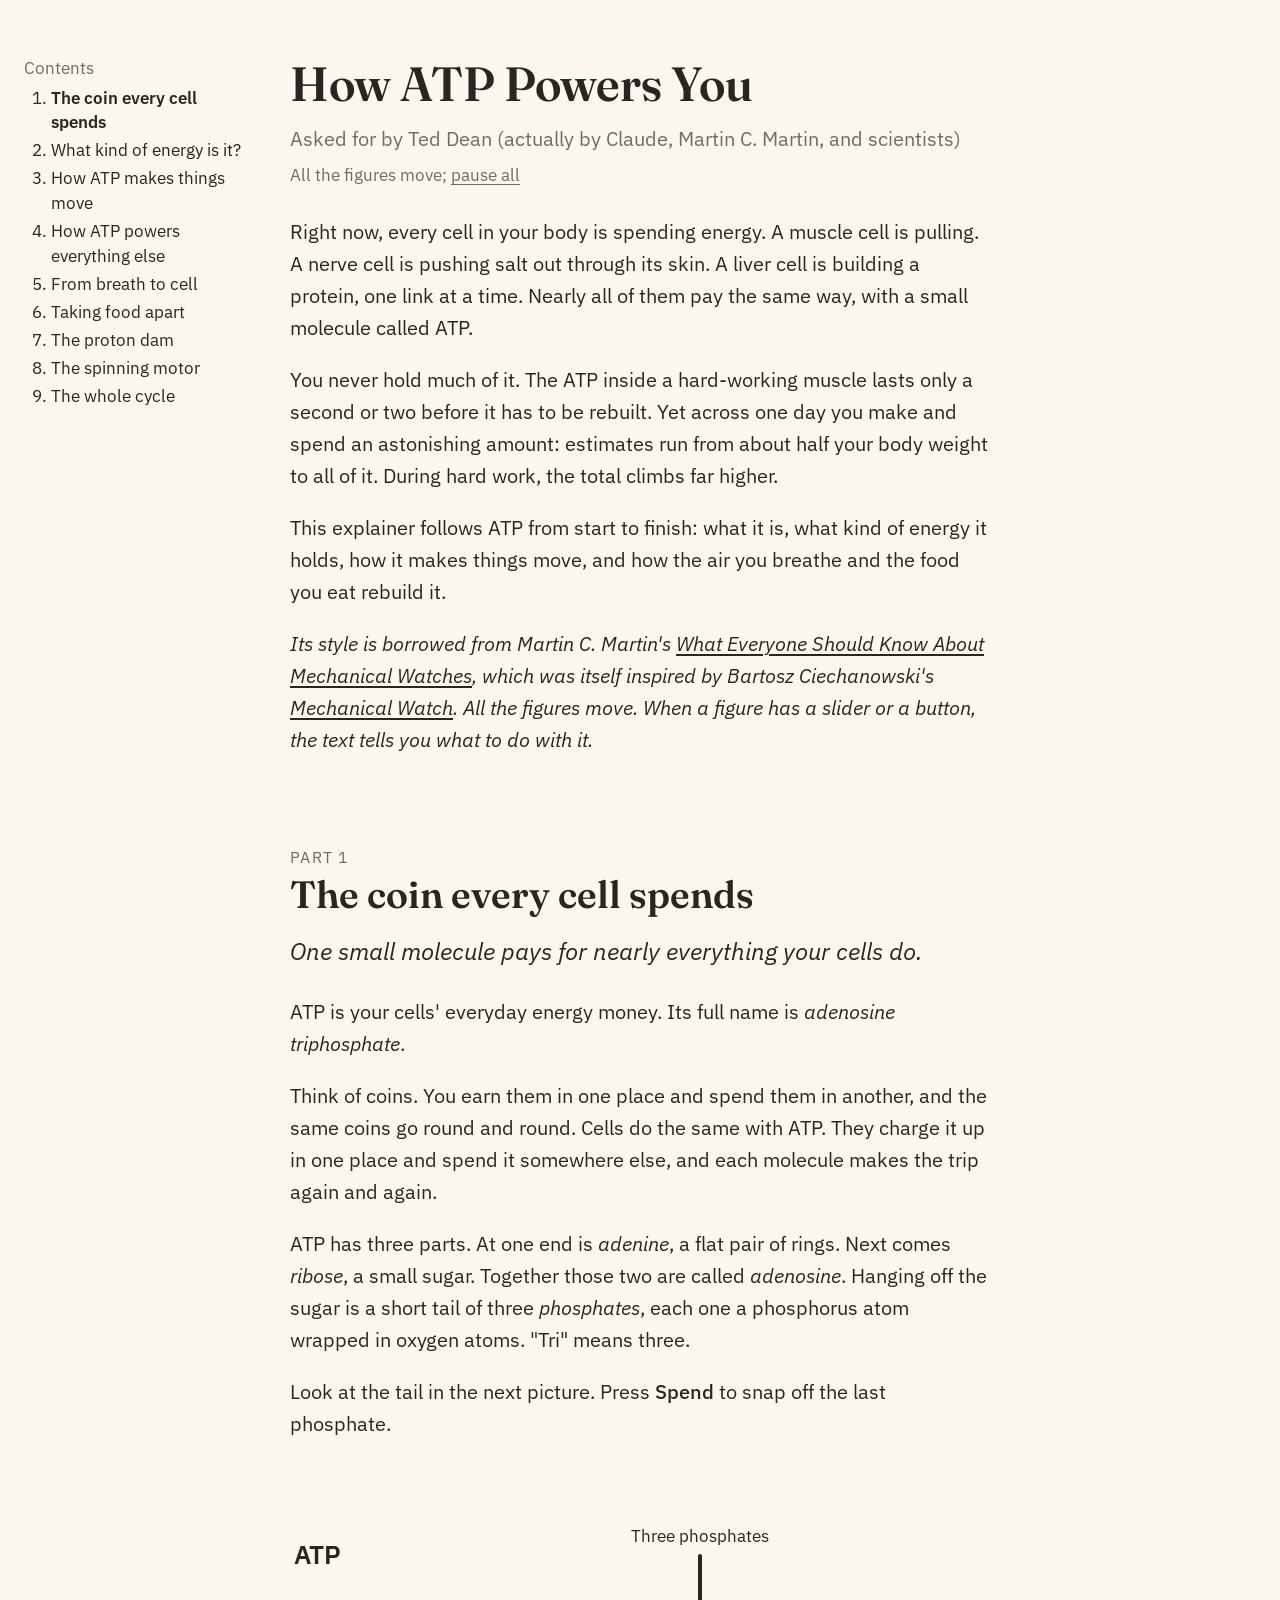
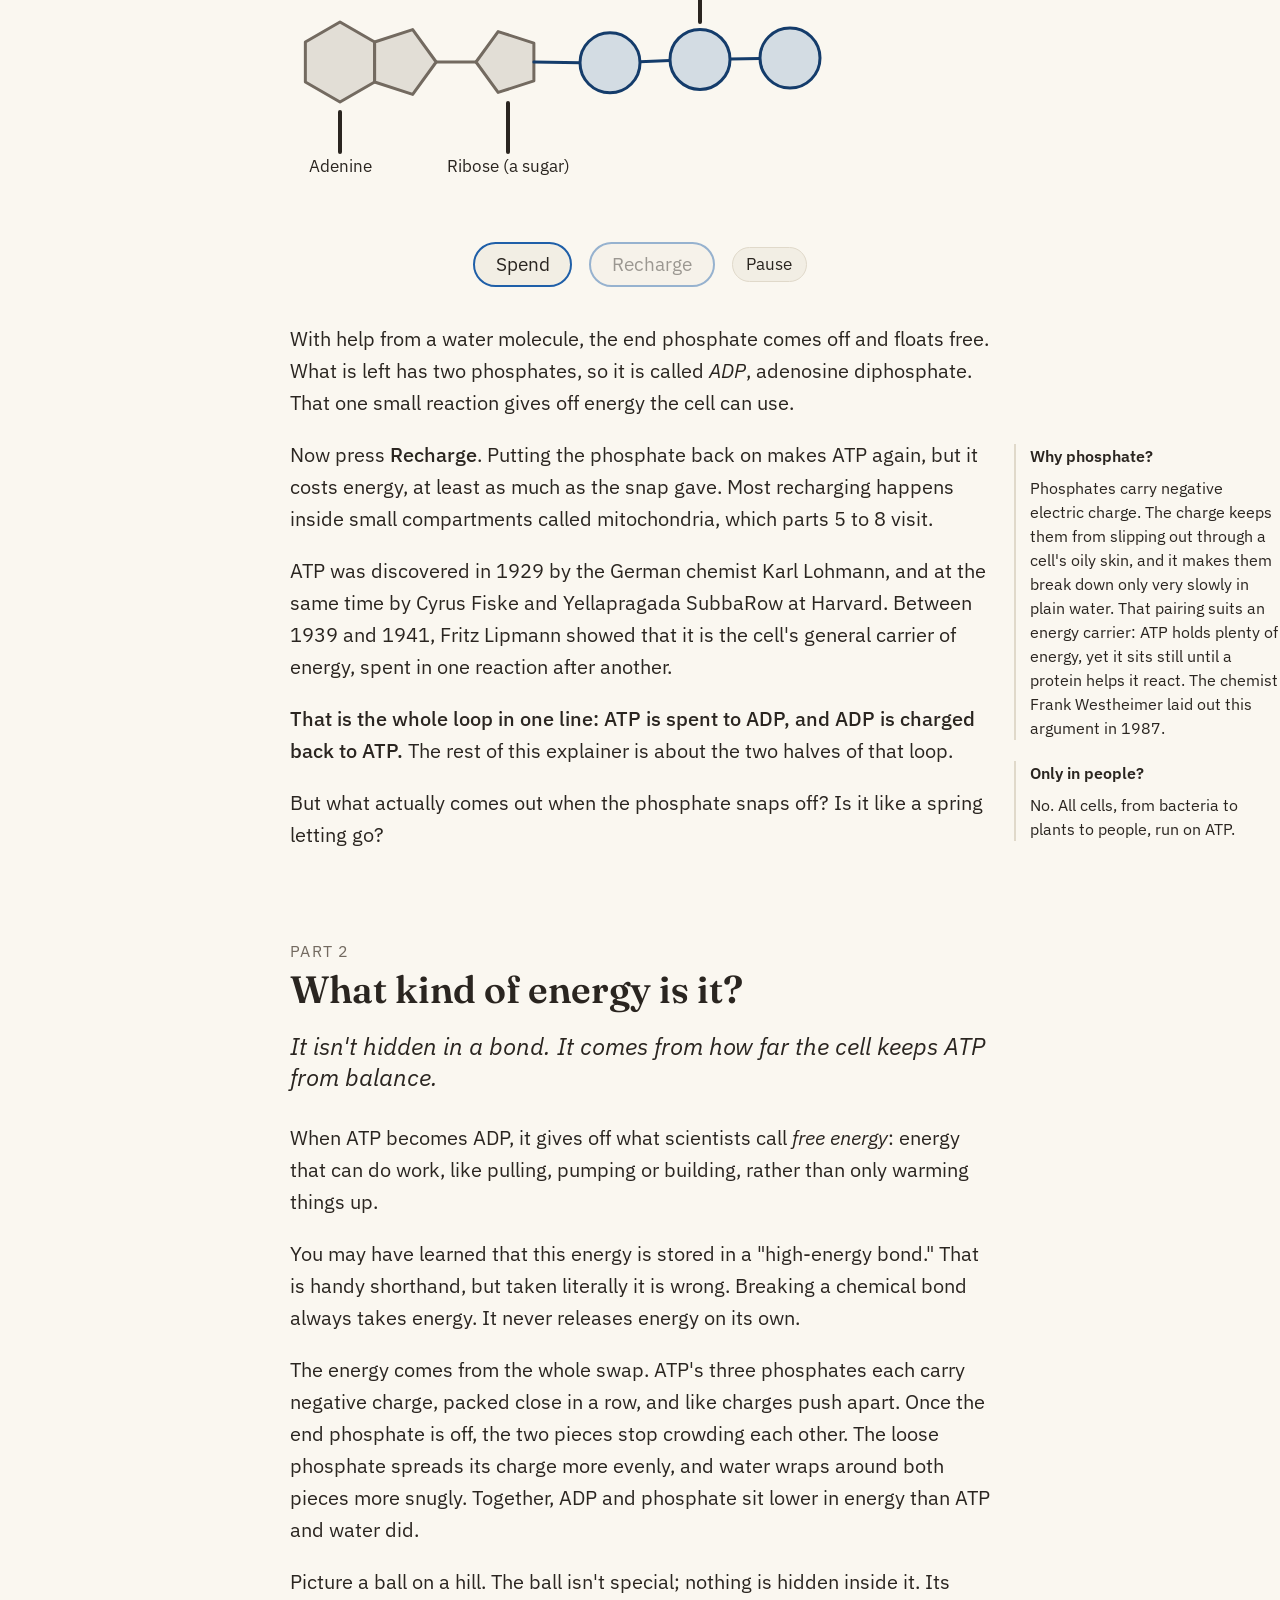
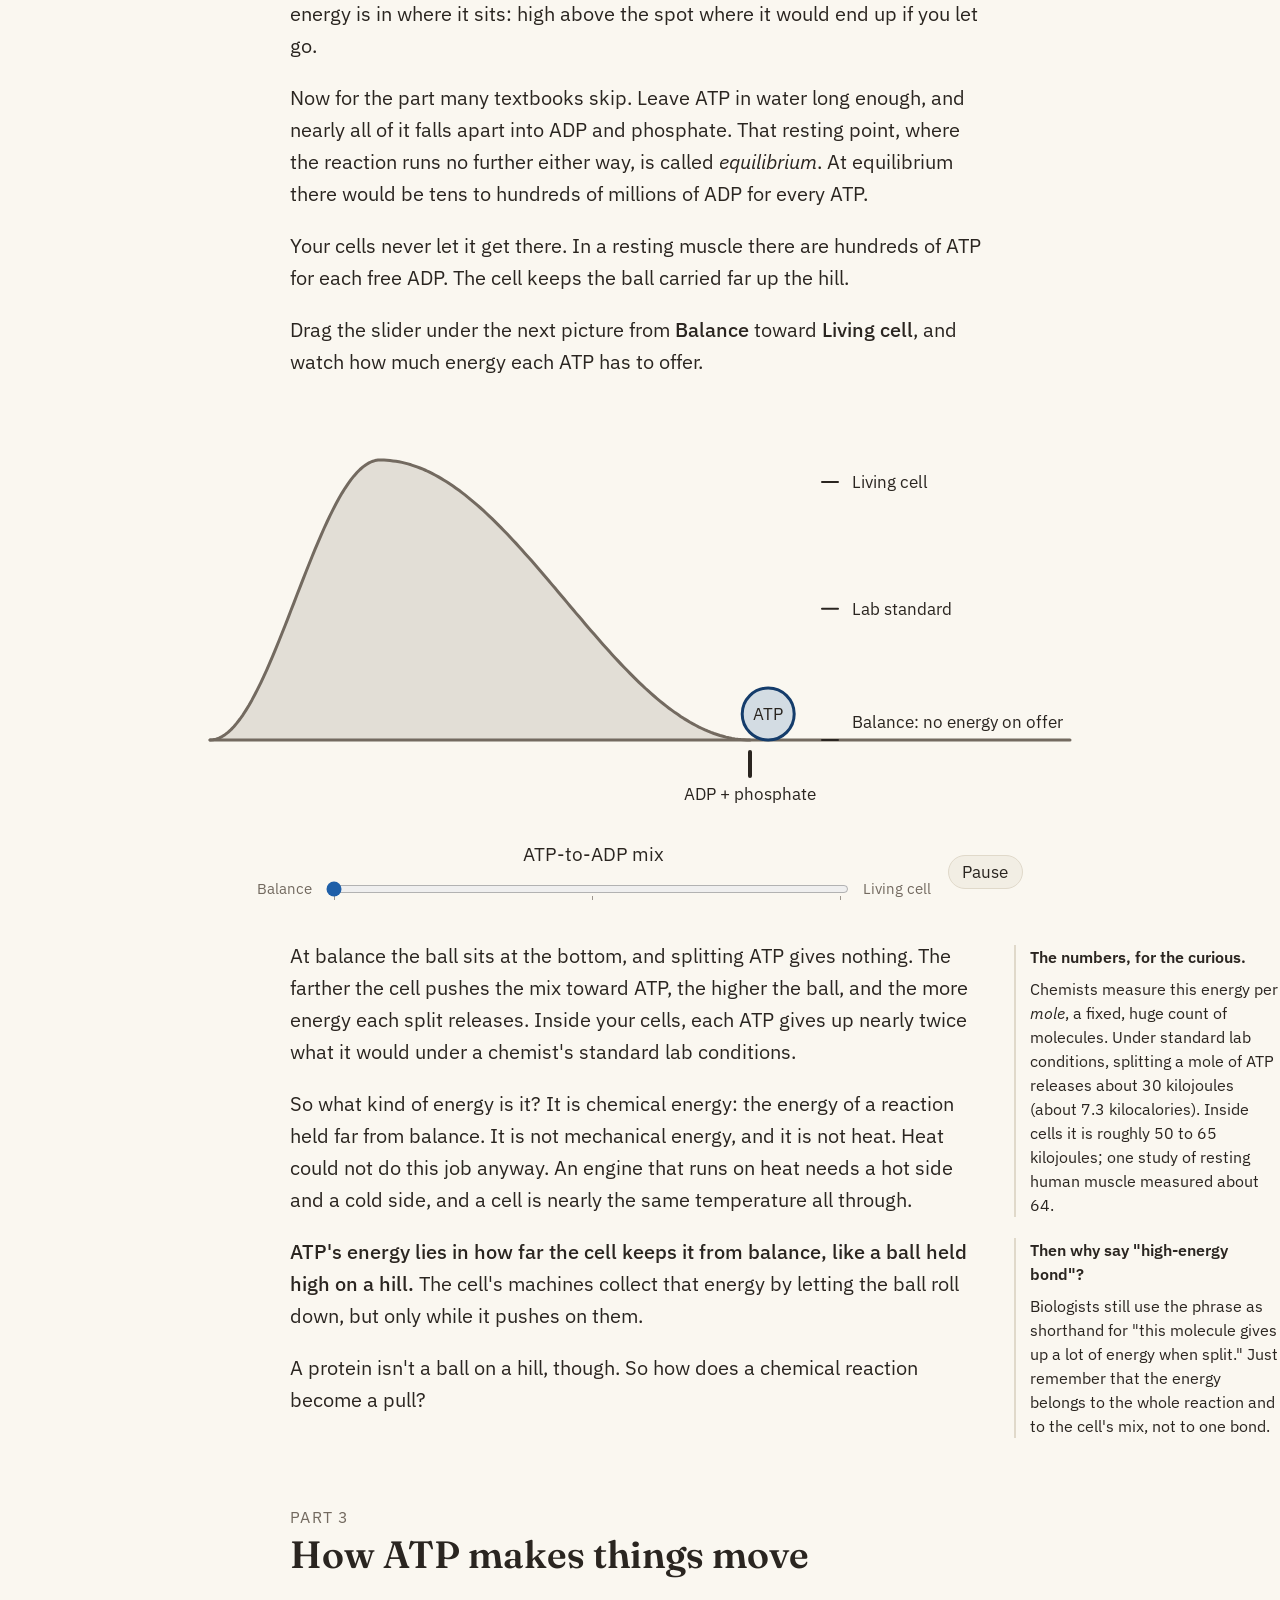
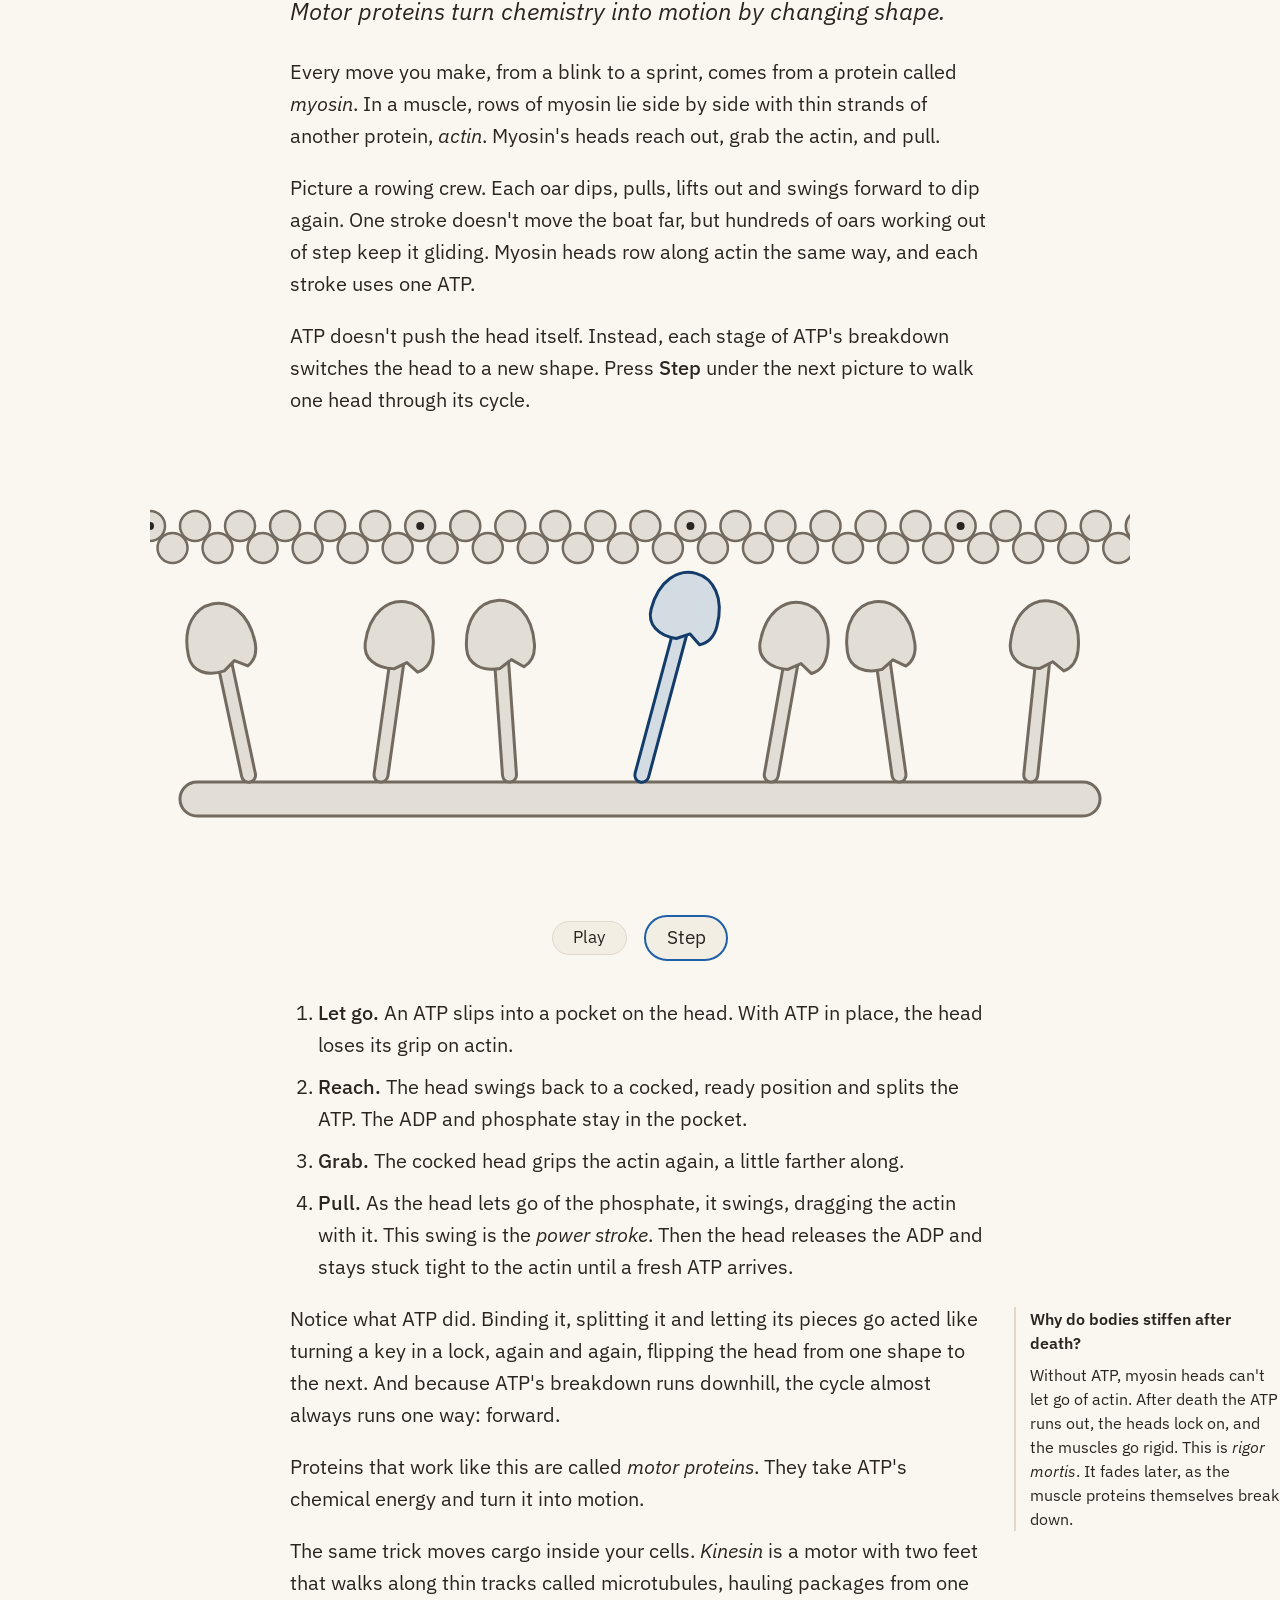
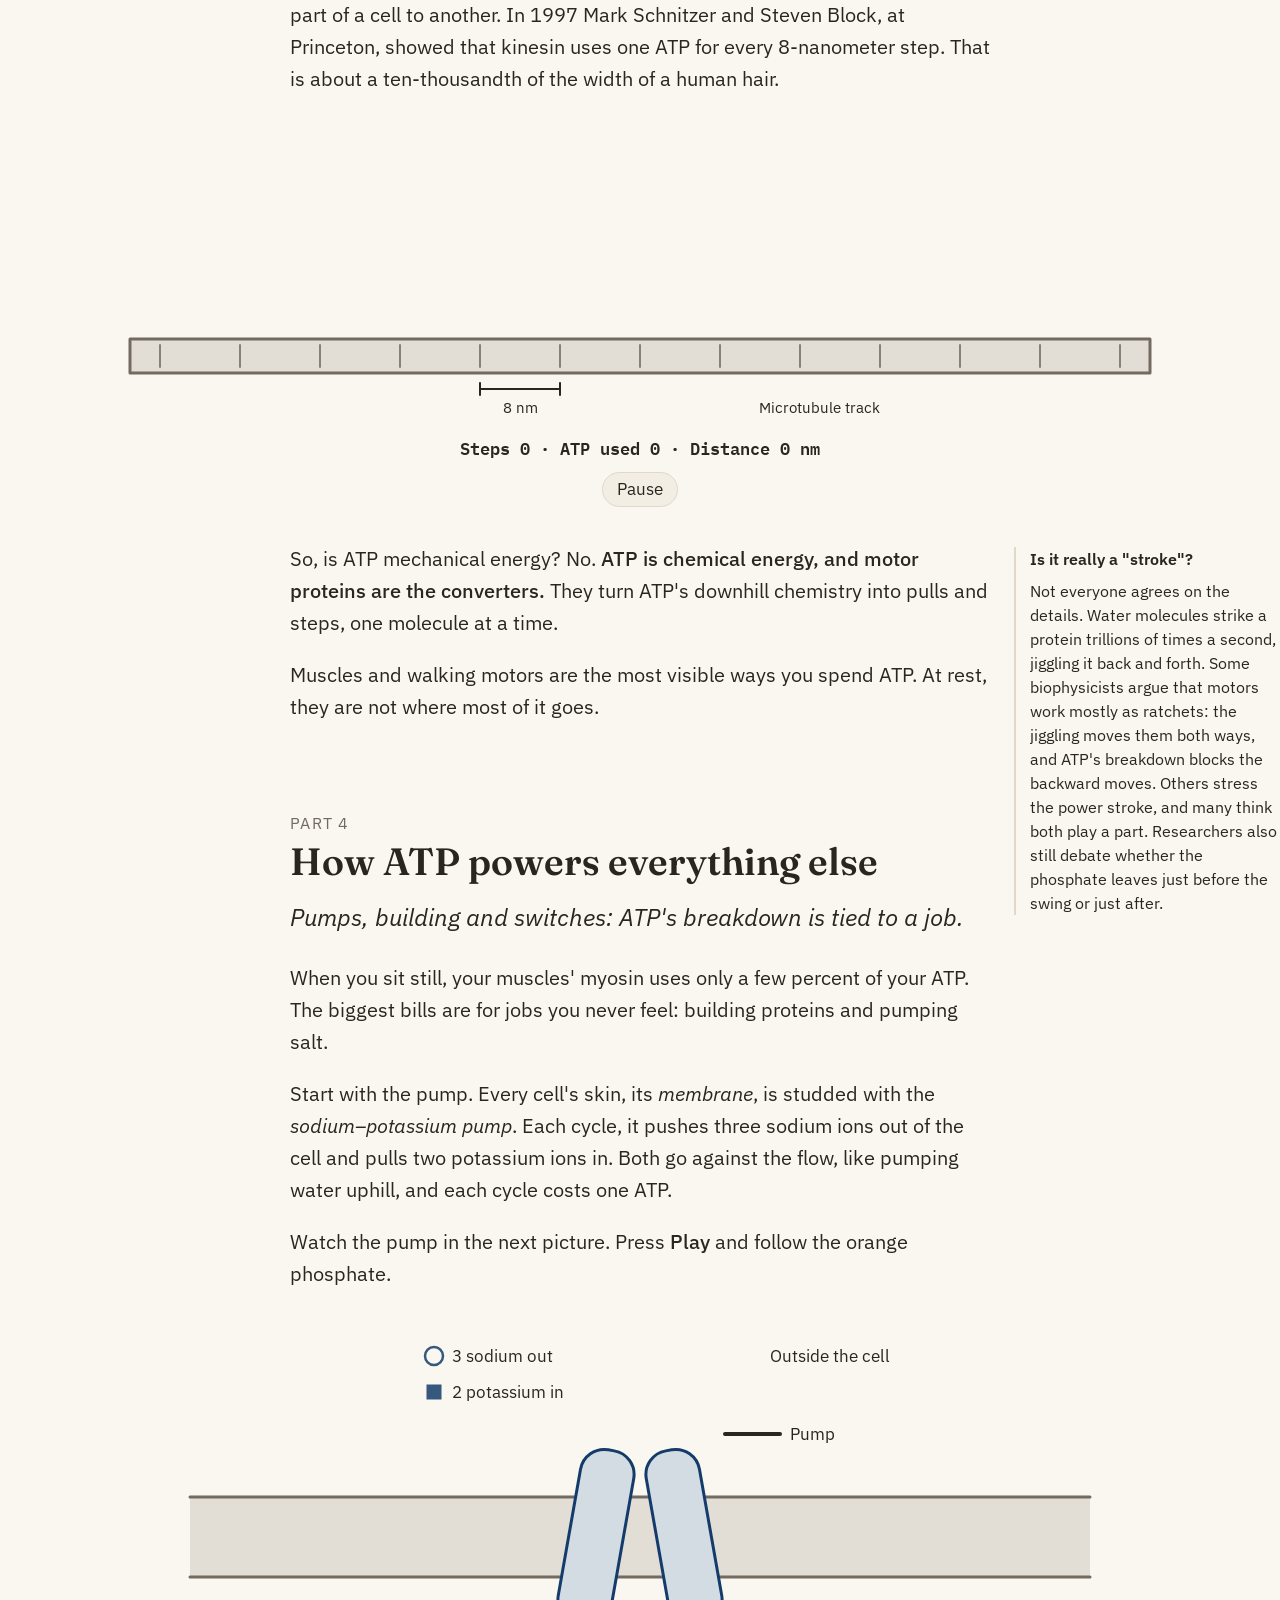
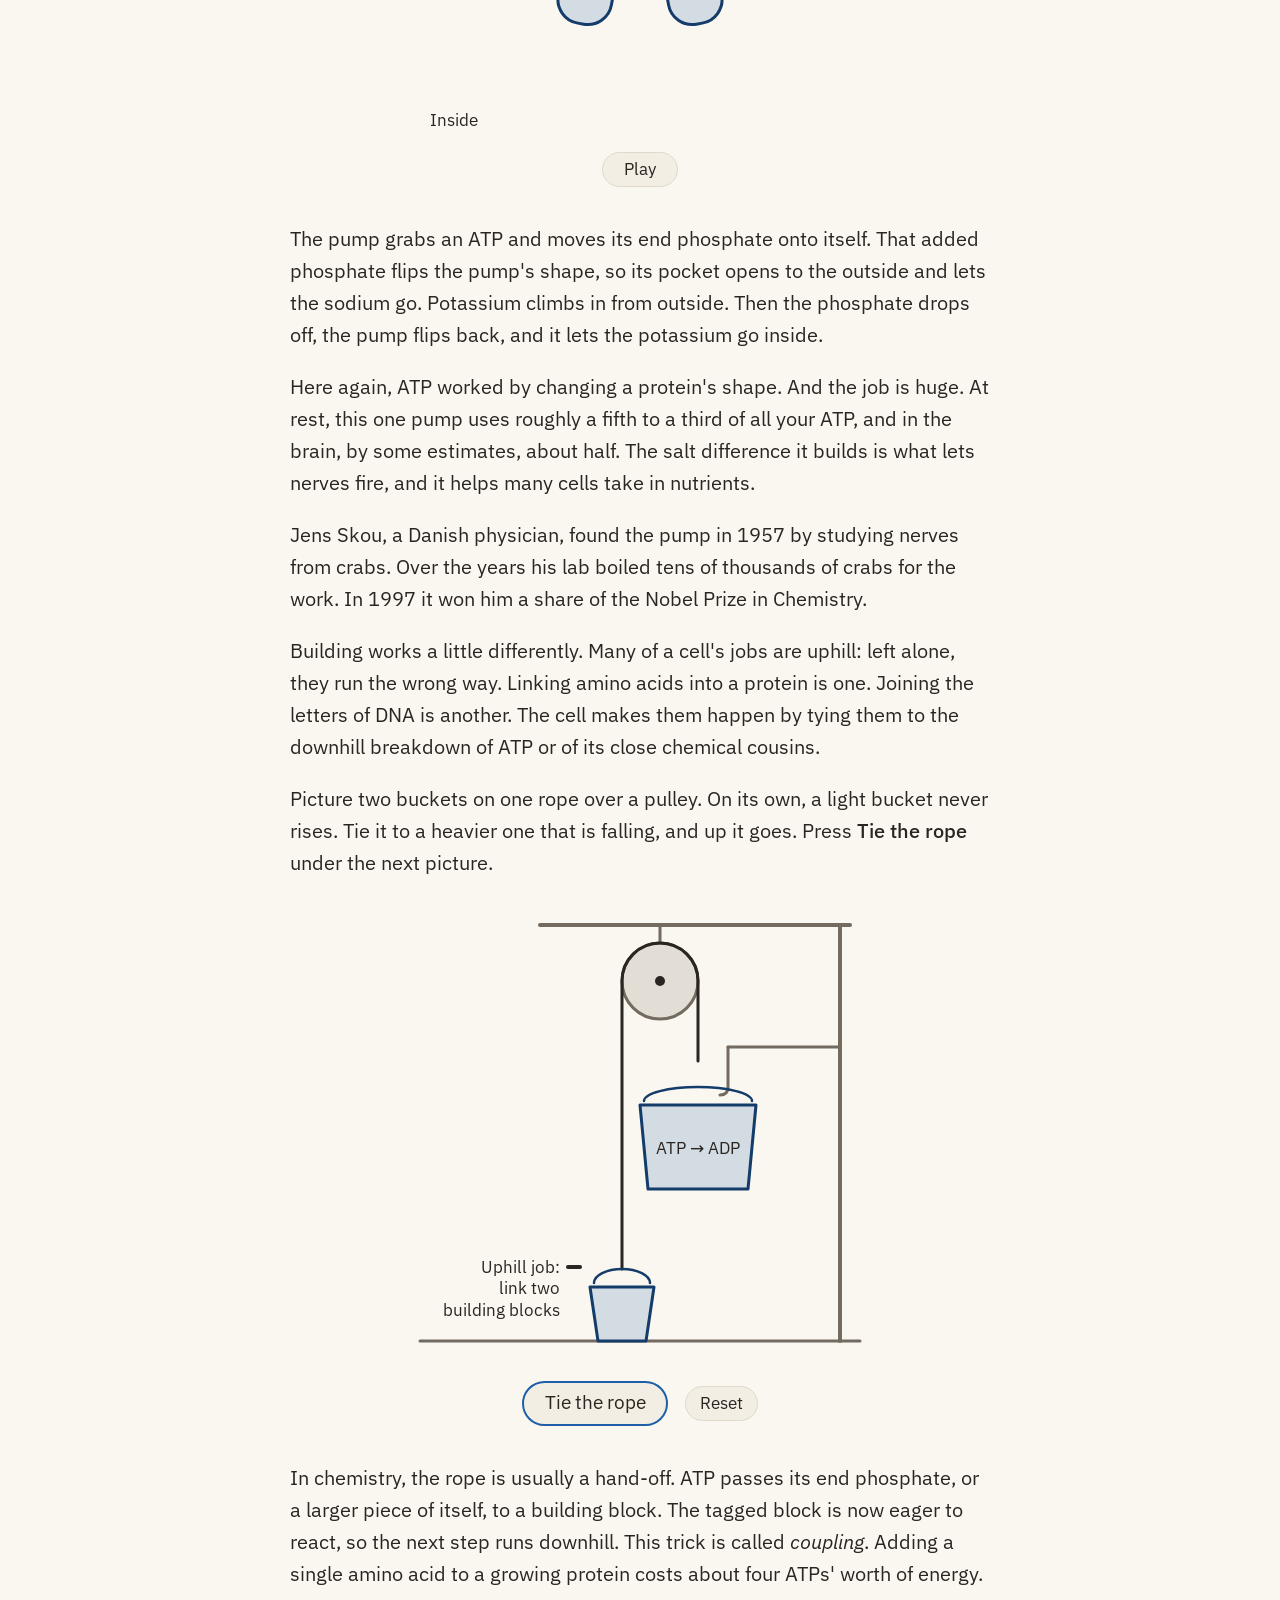
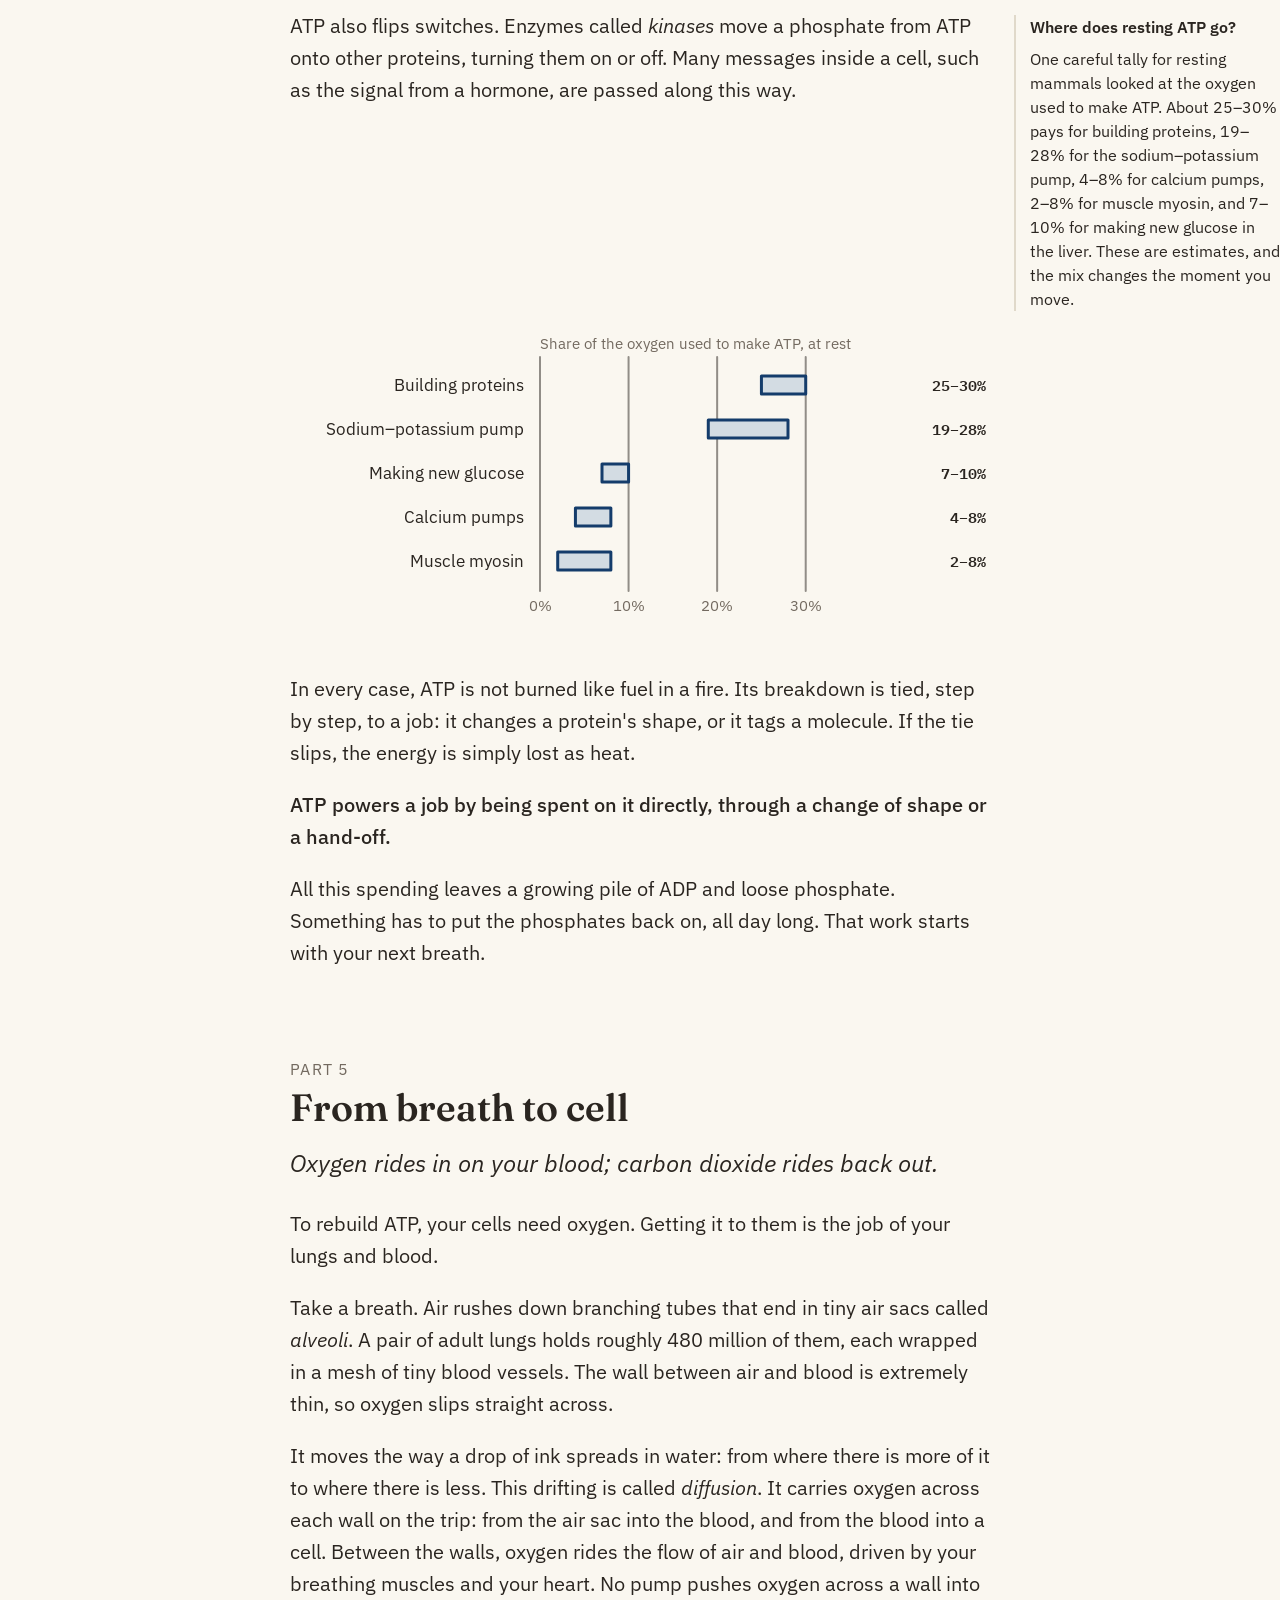
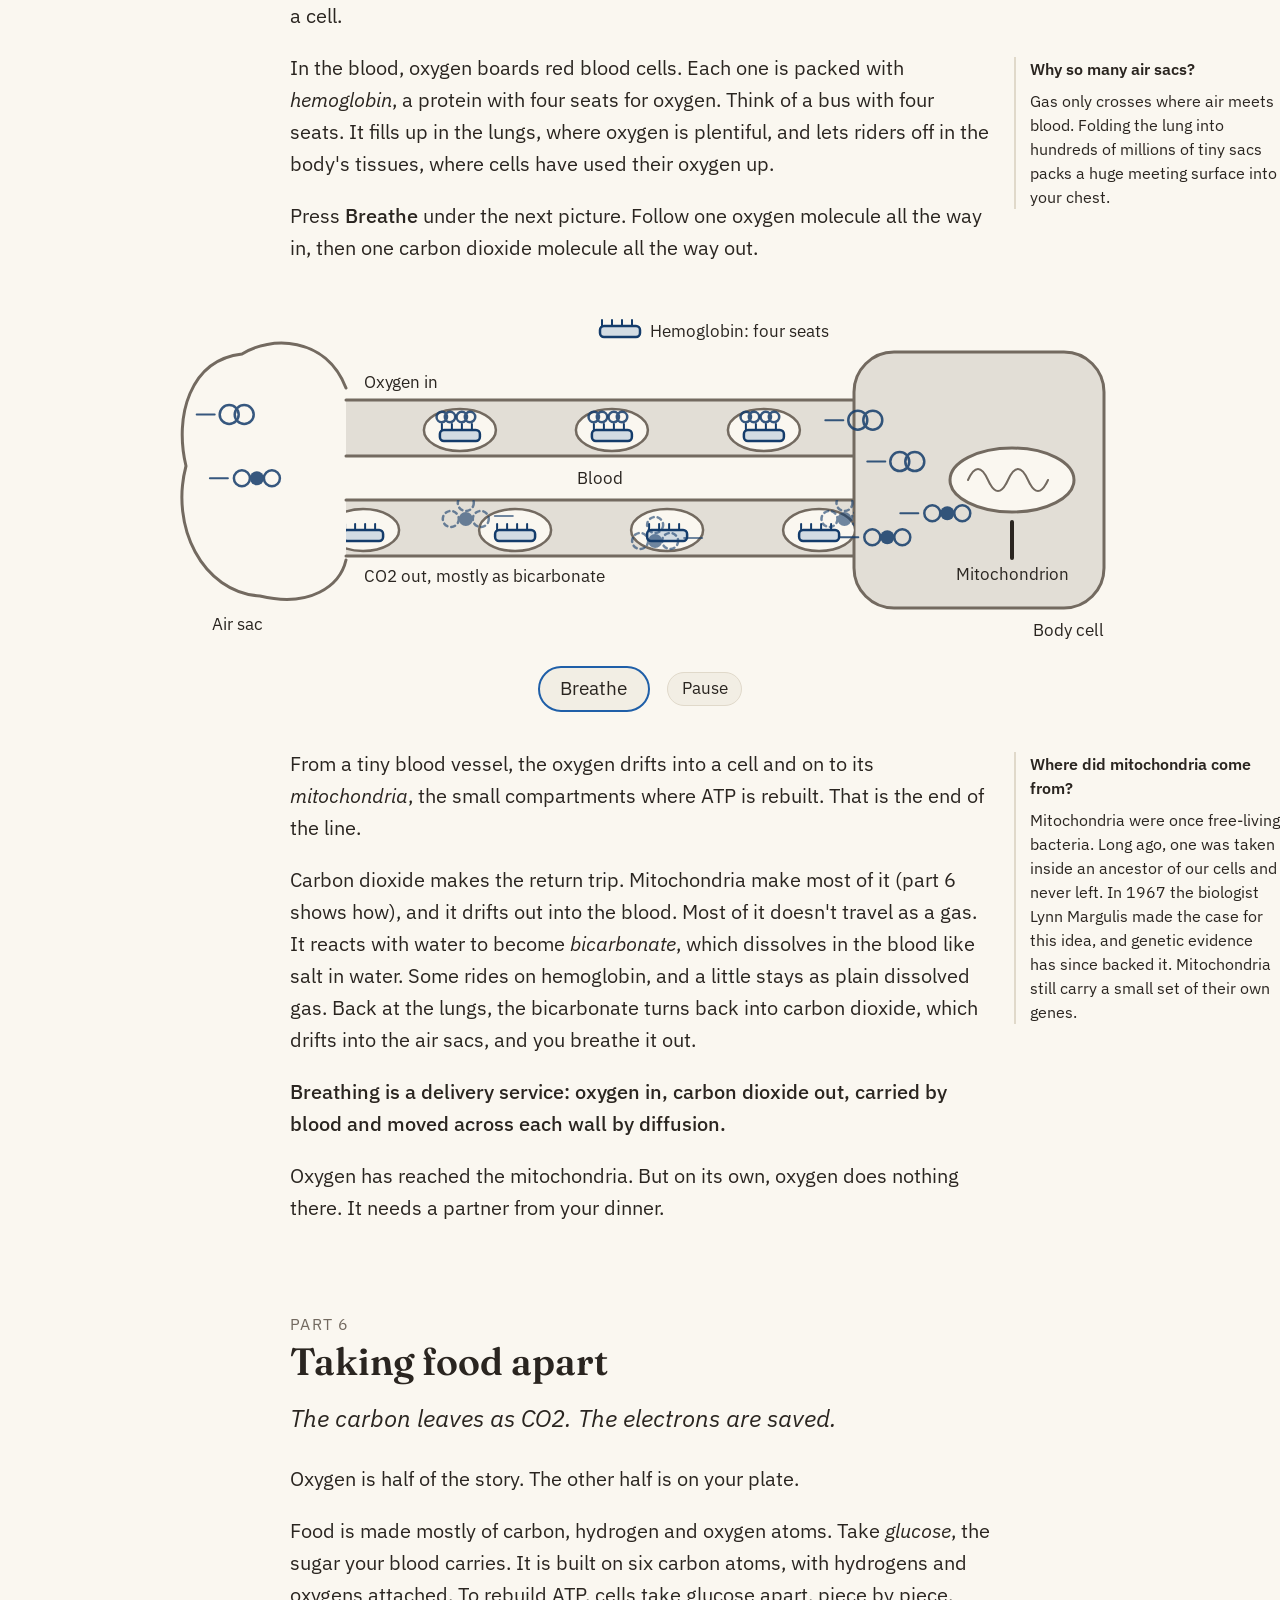
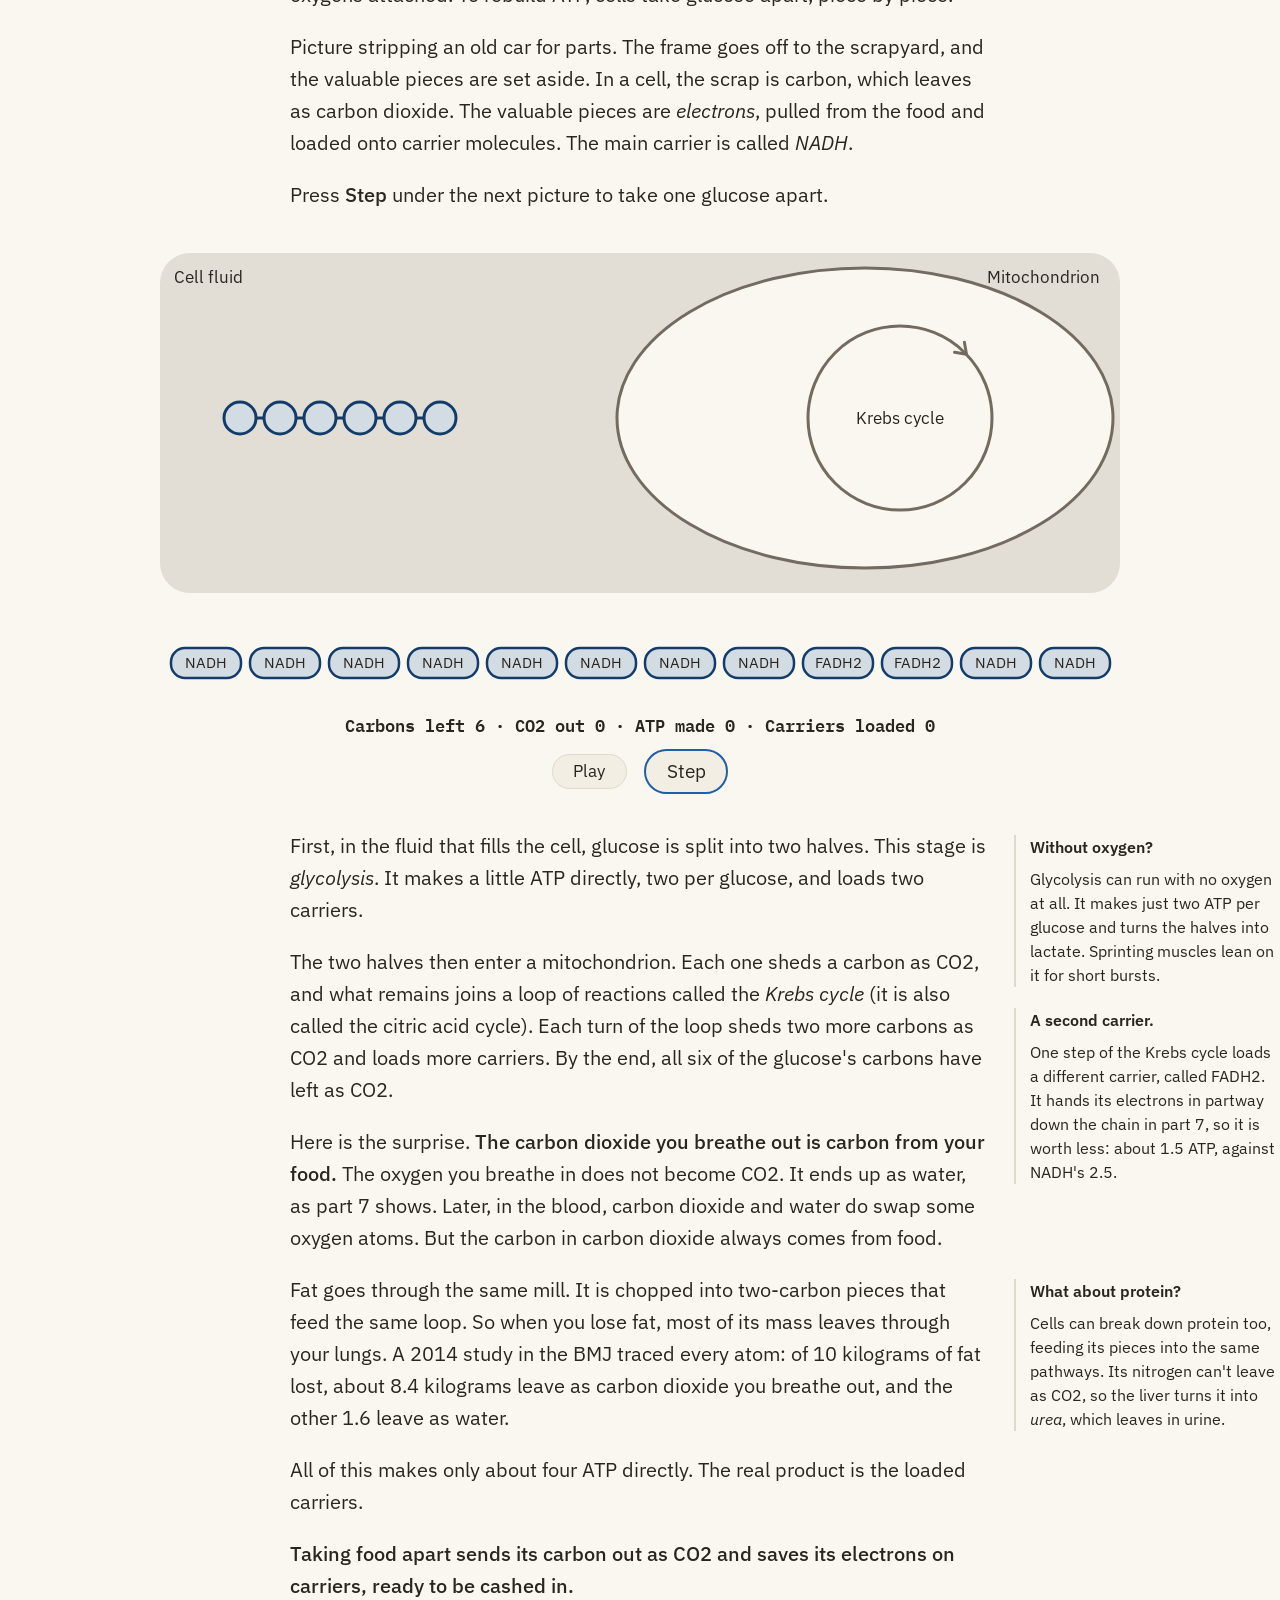
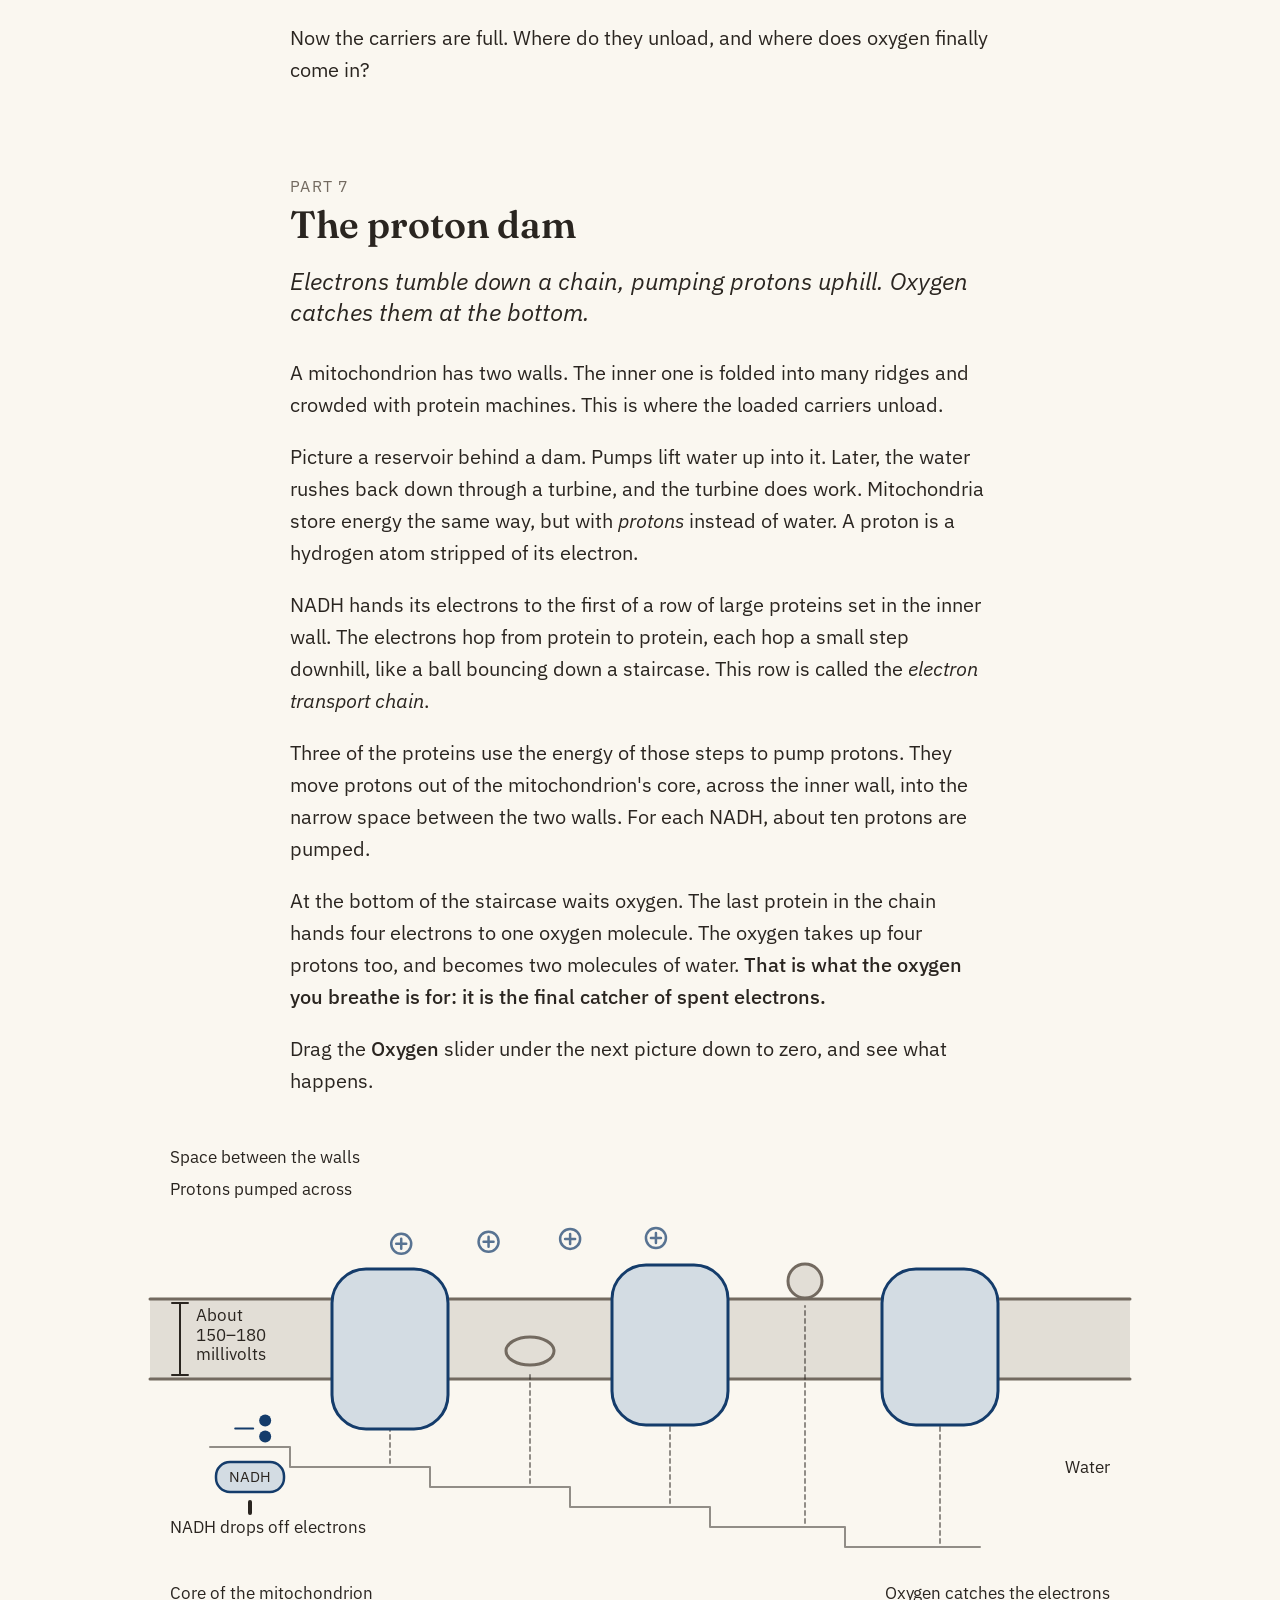
==== index.html @ 61b36617 "Add Figure 8.1 (atp-synthase): the motor in WebGL, drag to turn assets/js/gl/lineweighted.js: a smal" ====
<!doctype html>
<html lang="en">
<head>
<meta charset="utf-8">
<meta name="viewport" content="width=device-width, initial-scale=1">
<title>How ATP Powers You</title>
<meta name="description" content="An illustrated explainer in nine parts: what ATP is, what kind of energy it holds, how it makes things move, and how the air you breathe and the food you eat rebuild it.">
<link rel="icon" href="data:,">
<link rel="preload" href="assets/fonts/ibm-plex-sans-latin-400-normal.woff2" as="font" type="font/woff2" crossorigin>
<link rel="preload" href="assets/fonts/fraunces-latin-opsz.woff2" as="font" type="font/woff2" crossorigin>
<link rel="stylesheet" href="assets/css/site.css">
</head>
<body>
<main class="page">
<article class="column">
  <header>
    <h1 class="title">How ATP Powers You</h1>
    <p class="byline">Asked for by Ted Dean (actually by Claude, Martin C. Martin, and scientists)</p>
    <p class="motion-note">All the figures move; <button type="button" class="link-button" data-pause-all aria-pressed="false">pause all</button></p>
  </header>

  <nav class="contents" aria-label="Contents">
    <button type="button" class="contents-toggle" aria-expanded="false" aria-controls="contents-list">Contents</button>
    <p class="contents-title">Contents</p>
    <ol id="contents-list">
      <li><a href="#part-1">The coin every cell spends</a></li>
      <li><a href="#part-2">What kind of energy is it?</a></li>
      <li><a href="#part-3">How ATP makes things move</a></li>
      <li><a href="#part-4">How ATP powers everything else</a></li>
      <li><a href="#part-5">From breath to cell</a></li>
      <li><a href="#part-6">Taking food apart</a></li>
      <li><a href="#part-7">The proton dam</a></li>
      <li><a href="#part-8">The spinning motor</a></li>
      <li><a href="#part-9">The whole cycle</a></li>
    </ol>
  </nav>

  <p>Right now, every cell in your body is spending energy. A muscle cell is pulling. A nerve cell is pushing salt out through its skin. A liver cell is building a protein, one link at a time. Nearly all of them pay the same way, with a small molecule called ATP.</p>

  <p>You never hold much of it. The ATP inside a hard-working muscle lasts only a second or two before it has to be rebuilt. Yet across one day you make and spend an astonishing amount: estimates run from about half your body weight to all of it. During hard work, the total climbs far higher.</p>

  <p>This explainer follows ATP from start to finish: what it is, what kind of energy it holds, how it makes things move, and how the air you breathe and the food you eat rebuild it.</p>

  <p><em>Its style is borrowed from Martin C. Martin's <a href="https://martincmartin.github.io/slidev-stem/watches/article/1/">What Everyone Should Know About Mechanical Watches</a>, which was itself inspired by Bartosz Ciechanowski's <a href="https://ciechanow.ski/mechanical-watch/">Mechanical Watch</a>. All the figures move. When a figure has a slider or a button, the text tells you what to do with it.</em></p>

<section class="part" id="part-1" aria-labelledby="part-1-title">
  <h2 class="part-heading" id="part-1-title"><span class="part-eyebrow">Part 1</span>The coin every cell spends</h2>
  <p class="part-tagline"><em>One small molecule pays for nearly everything your cells do.</em></p>

  <p>ATP is your cells' everyday energy money. Its full name is <em>adenosine triphosphate</em>.</p>

  <p>Think of coins. You earn them in one place and spend them in another, and the same coins go round and round. Cells do the same with ATP. They charge it up in one place and spend it somewhere else, and each molecule makes the trip again and again.</p>

  <p>ATP has three parts. At one end is <em>adenine</em>, a flat pair of rings. Next comes <em>ribose</em>, a small sugar. Together those two are called <em>adenosine</em>. Hanging off the sugar is a short tail of three <em>phosphates</em>, each one a phosphorus atom wrapped in oxygen atoms. "Tri" means three.</p>

  <p>Look at the tail in the next picture. Press <b>Spend</b> to snap off the last phosphate.</p>

  <figure class="fig" id="atp-molecule" data-figure="1.1">
  <div class="fig-art"><svg class="art" width="900" height="360" viewBox="0 0 900 360" role="img" aria-labelledby="atp-molecule-alt"></svg></div>
  <p class="sr-only" id="atp-molecule-alt">A cartoon of ATP: a double ring, a five-sided sugar, and a tail of three round phosphate beads. The last bead breaks off with a water molecule&#x27;s help, leaving a two-bead molecule labeled ADP, and then snaps back on.</p>
  <p class="sr-only" id="atp-molecule-status" aria-live="polite"></p>
  <noscript><p class="fig-caption">This figure needs JavaScript. It shows: A cartoon of ATP: a double ring, a five-sided sugar, and a tail of three round phosphate beads. The last bead breaks off with a water molecule&#x27;s help, leaving a two-bead molecule labeled ADP, and then snaps back on.</p></noscript>
  <div class="fig-controls"><button type="button" class="btn btn-action" id="atp-molecule-spend">Spend</button><button type="button" class="btn btn-action" id="atp-molecule-recharge">Recharge</button><button type="button" class="btn btn-swap" data-pause aria-pressed="false" aria-label="Pause this figure"><span>Play</span><span>Pause</span></button></div>
</figure>

  <p>With help from a water molecule, the end phosphate comes off and floats free. What is left has two phosphates, so it is called <em>ADP</em>, adenosine diphosphate. That one small reaction gives off energy the cell can use.</p>

  <div class="with-aside">
    <aside class="aside" aria-label="Why phosphate?">
      <p class="aside-title"><span class="aside-label">More · </span>Why phosphate?</p>
      <p>Phosphates carry negative electric charge. The charge keeps them from slipping out through a cell's oily skin, and it makes them break down only very slowly in plain water. That pairing suits an energy carrier: ATP holds plenty of energy, yet it sits still until a protein helps it react. The chemist Frank Westheimer laid out this argument in 1987.</p>
    </aside>
    <p>Now press <b>Recharge</b>. Putting the phosphate back on makes ATP again, but it costs energy, at least as much as the snap gave. Most recharging happens inside small compartments called mitochondria, which parts 5 to 8 visit.</p>
  </div>

  <div class="with-aside">
    <aside class="aside" aria-label="Only in people?">
      <p class="aside-title"><span class="aside-label">More · </span>Only in people?</p>
      <p>No. All cells, from bacteria to plants to people, run on ATP.</p>
    </aside>
    <p>ATP was discovered in 1929 by the German chemist Karl Lohmann, and at the same time by Cyrus Fiske and Yellapragada SubbaRow at Harvard. Between 1939 and 1941, Fritz Lipmann showed that it is the cell's general carrier of energy, spent in one reaction after another.</p>
  </div>

  <p><b>That is the whole loop in one line: ATP is spent to ADP, and ADP is charged back to ATP.</b> The rest of this explainer is about the two halves of that loop.</p>

  <p>But what actually comes out when the phosphate snaps off? Is it like a spring letting go?</p>
</section>
<section class="part" id="part-2" aria-labelledby="part-2-title">
  <h2 class="part-heading" id="part-2-title"><span class="part-eyebrow">Part 2</span>What kind of energy is it?</h2>
  <p class="part-tagline"><em>It isn't hidden in a bond. It comes from how far the cell keeps ATP from balance.</em></p>

  <p>When ATP becomes ADP, it gives off what scientists call <em>free energy</em>: energy that can do work, like pulling, pumping or building, rather than only warming things up.</p>

  <p>You may have learned that this energy is stored in a "high-energy bond." That is handy shorthand, but taken literally it is wrong. Breaking a chemical bond always takes energy. It never releases energy on its own.</p>

  <p>The energy comes from the whole swap. ATP's three phosphates each carry negative charge, packed close in a row, and like charges push apart. Once the end phosphate is off, the two pieces stop crowding each other. The loose phosphate spreads its charge more evenly, and water wraps around both pieces more snugly. Together, ADP and phosphate sit lower in energy than ATP and water did.</p>

  <p>Picture a ball on a hill. The ball isn't special; nothing is hidden inside it. Its energy is in where it sits: high above the spot where it would end up if you let go.</p>

  <p>Now for the part many textbooks skip. Leave ATP in water long enough, and nearly all of it falls apart into ADP and phosphate. That resting point, where the reaction runs no further either way, is called <em>equilibrium</em>. At equilibrium there would be tens to hundreds of millions of ADP for every ATP.</p>

  <p>Your cells never let it get there. In a resting muscle there are hundreds of ATP for each free ADP. The cell keeps the ball carried far up the hill.</p>

  <p>Drag the slider under the next picture from <b>Balance</b> toward <b>Living cell</b>, and watch how much energy each ATP has to offer.</p>

  <figure class="fig" id="atp-hill" data-figure="2.1">
  <div class="fig-art"><svg class="art" width="900" height="420" viewBox="0 0 900 420" role="img" aria-labelledby="atp-hill-alt"></svg></div>
  <p class="sr-only" id="atp-hill-alt">A hill with a ball labeled ATP. A bracket from the bottom of the hill to the ball shows the energy on offer. At Balance the ball is at the bottom; at Lab standard it is partway up; at Living cell it is nearly twice as high.</p>
  <p class="sr-only" id="atp-hill-status" aria-live="polite"></p>
  <noscript><p class="fig-caption">This figure needs JavaScript. It shows: A hill with a ball labeled ATP. A bracket from the bottom of the hill to the ball shows the energy on offer. At Balance the ball is at the bottom; at Lab standard it is partway up; at Living cell it is nearly twice as high.</p></noscript>
  <div class="fig-controls"><div class="slider"><label class="slider-label" for="atp-hill-mix">ATP-to-ADP mix</label><div class="slider-row"><span aria-hidden="true">Balance</span><input type="range" id="atp-hill-mix" min="0" max="100" step="1" value="0" aria-valuetext="Balance: no energy on offer"><span aria-hidden="true">Living cell</span></div></div><button type="button" class="btn btn-swap" data-pause aria-pressed="false" aria-label="Pause this figure"><span>Play</span><span>Pause</span></button></div>
</figure>

  <div class="with-aside">
    <aside class="aside" aria-label="The numbers, for the curious.">
      <p class="aside-title"><span class="aside-label">More · </span>The numbers, for the curious.</p>
      <p>Chemists measure this energy per <em>mole</em>, a fixed, huge count of molecules. Under standard lab conditions, splitting a mole of ATP releases about 30 kilojoules (about 7.3 kilocalories). Inside cells it is roughly 50 to 65 kilojoules; one study of resting human muscle measured about 64.</p>
    </aside>
    <p>At balance the ball sits at the bottom, and splitting ATP gives nothing. The farther the cell pushes the mix toward ATP, the higher the ball, and the more energy each split releases. Inside your cells, each ATP gives up nearly twice what it would under a chemist's standard lab conditions.</p>
  </div>

  <div class="with-aside">
    <aside class="aside" aria-label="Then why say &quot;high-energy bond&quot;?">
      <p class="aside-title"><span class="aside-label">More · </span>Then why say "high-energy bond"?</p>
      <p>Biologists still use the phrase as shorthand for "this molecule gives up a lot of energy when split." Just remember that the energy belongs to the whole reaction and to the cell's mix, not to one bond.</p>
    </aside>
    <p>So what kind of energy is it? It is chemical energy: the energy of a reaction held far from balance. It is not mechanical energy, and it is not heat. Heat could not do this job anyway. An engine that runs on heat needs a hot side and a cold side, and a cell is nearly the same temperature all through.</p>
  </div>

  <p><b>ATP's energy lies in how far the cell keeps it from balance, like a ball held high on a hill.</b> The cell's machines collect that energy by letting the ball roll down, but only while it pushes on them.</p>

  <p>A protein isn't a ball on a hill, though. So how does a chemical reaction become a pull?</p>
</section>
<section class="part" id="part-3" aria-labelledby="part-3-title">
  <h2 class="part-heading" id="part-3-title"><span class="part-eyebrow">Part 3</span>How ATP makes things move</h2>
  <p class="part-tagline"><em>Motor proteins turn chemistry into motion by changing shape.</em></p>

  <p>Every move you make, from a blink to a sprint, comes from a protein called <em>myosin</em>. In a muscle, rows of myosin lie side by side with thin strands of another protein, <em>actin</em>. Myosin's heads reach out, grab the actin, and pull.</p>

  <p>Picture a rowing crew. Each oar dips, pulls, lifts out and swings forward to dip again. One stroke doesn't move the boat far, but hundreds of oars working out of step keep it gliding. Myosin heads row along actin the same way, and each stroke uses one ATP.</p>

  <p>ATP doesn't push the head itself. Instead, each stage of ATP's breakdown switches the head to a new shape. Press <b>Step</b> under the next picture to walk one head through its cycle.</p>

  <figure class="fig" id="myosin-row" data-figure="3.1">
  <div class="fig-art"><svg class="art" width="980" height="420" viewBox="0 0 980 420" role="img" aria-labelledby="myosin-row-alt"></svg></div>
  <p class="sr-only" id="myosin-row-alt">A myosin head under a strand of actin. An ATP enters its pocket and the head lifts off; the head tilts back and splits the ATP; it grips the actin farther along; then it swings as it lets the phosphate go, pulling the strand to one side.</p>
  <p class="fig-caption is-live" id="myosin-row-caption" aria-live="polite"></p>
  <noscript><p class="fig-caption">This figure needs JavaScript. It shows: A myosin head under a strand of actin. An ATP enters its pocket and the head lifts off; the head tilts back and splits the ATP; it grips the actin farther along; then it swings as it lets the phosphate go, pulling the strand to one side.</p></noscript>
  <div class="fig-controls"><button type="button" class="btn btn-swap" data-pause aria-pressed="false" aria-label="Pause this figure"><span>Play</span><span>Pause</span></button><button type="button" class="btn btn-action" id="myosin-row-step">Step</button></div>
</figure>

  <ol class="steps">
    <li><b>Let go.</b> An ATP slips into a pocket on the head. With ATP in place, the head loses its grip on actin.</li>
    <li><b>Reach.</b> The head swings back to a cocked, ready position and splits the ATP. The ADP and phosphate stay in the pocket.</li>
    <li><b>Grab.</b> The cocked head grips the actin again, a little farther along.</li>
    <li><b>Pull.</b> As the head lets go of the phosphate, it swings, dragging the actin with it. This swing is the <em>power stroke</em>. Then the head releases the ADP and stays stuck tight to the actin until a fresh ATP arrives.</li>
  </ol>

  <div class="with-aside">
    <aside class="aside" aria-label="Why do bodies stiffen after death?">
      <p class="aside-title"><span class="aside-label">More · </span>Why do bodies stiffen after death?</p>
      <p>Without ATP, myosin heads can't let go of actin. After death the ATP runs out, the heads lock on, and the muscles go rigid. This is <em>rigor mortis</em>. It fades later, as the muscle proteins themselves break down.</p>
    </aside>
    <p>Notice what ATP did. Binding it, splitting it and letting its pieces go acted like turning a key in a lock, again and again, flipping the head from one shape to the next. And because ATP's breakdown runs downhill, the cycle almost always runs one way: forward.</p>
  </div>

  <p>Proteins that work like this are called <em>motor proteins</em>. They take ATP's chemical energy and turn it into motion.</p>

  <p>The same trick moves cargo inside your cells. <em>Kinesin</em> is a motor with two feet that walks along thin tracks called microtubules, hauling packages from one part of a cell to another. In 1997 Mark Schnitzer and Steven Block, at Princeton, showed that kinesin uses one ATP for every 8-nanometer step. That is about a ten-thousandth of the width of a human hair.</p>

  <figure class="fig" id="kinesin-walk" data-figure="3.2">
  <div class="fig-art"><svg class="art" width="980" height="300" viewBox="0 0 980 300" role="img" aria-labelledby="kinesin-walk-alt"></svg></div>
  <p class="sr-only" id="kinesin-walk-alt">A two-footed motor walking along a striped track, towing a round package. Each time a back foot swings to the front, one ATP is used and its foot lands two stripes ahead, while the motor&#x27;s body moves one stripe, 8 nanometers. A counter keeps the tally.</p>
  <p class="fig-counter counter" id="kinesin-walk-counter" aria-live="off"></p>
  <p class="sr-only" id="kinesin-walk-status" aria-live="polite"></p>
  <noscript><p class="fig-caption">This figure needs JavaScript. It shows: A two-footed motor walking along a striped track, towing a round package. Each time a back foot swings to the front, one ATP is used and its foot lands two stripes ahead, while the motor&#x27;s body moves one stripe, 8 nanometers. A counter keeps the tally.</p></noscript>
  <div class="fig-controls"><button type="button" class="btn btn-swap" data-pause aria-pressed="false" aria-label="Pause this figure"><span>Play</span><span>Pause</span></button></div>
</figure>

  <div class="with-aside">
    <aside class="aside" aria-label="Is it really a &quot;stroke&quot;?">
      <p class="aside-title"><span class="aside-label">More · </span>Is it really a "stroke"?</p>
      <p>Not everyone agrees on the details. Water molecules strike a protein trillions of times a second, jiggling it back and forth. Some biophysicists argue that motors work mostly as ratchets: the jiggling moves them both ways, and ATP's breakdown blocks the backward moves. Others stress the power stroke, and many think both play a part. Researchers also still debate whether the phosphate leaves just before the swing or just after.</p>
    </aside>
    <p>So, is ATP mechanical energy? No. <b>ATP is chemical energy, and motor proteins are the converters.</b> They turn ATP's downhill chemistry into pulls and steps, one molecule at a time.</p>
  </div>

  <p>Muscles and walking motors are the most visible ways you spend ATP. At rest, they are not where most of it goes.</p>
</section>
<section class="part" id="part-4" aria-labelledby="part-4-title">
  <h2 class="part-heading" id="part-4-title"><span class="part-eyebrow">Part 4</span>How ATP powers everything else</h2>
  <p class="part-tagline"><em>Pumps, building and switches: ATP's breakdown is tied to a job.</em></p>

  <p>When you sit still, your muscles' myosin uses only a few percent of your ATP. The biggest bills are for jobs you never feel: building proteins and pumping salt.</p>

  <p>Start with the pump. Every cell's skin, its <em>membrane</em>, is studded with the <em>sodium–potassium pump</em>. Each cycle, it pushes three sodium ions out of the cell and pulls two potassium ions in. Both go against the flow, like pumping water uphill, and each cycle costs one ATP.</p>

  <p>Watch the pump in the next picture. Press <b>Play</b> and follow the orange phosphate.</p>

  <figure class="fig" id="sodium-pump" data-figure="4.1">
  <div class="fig-art"><svg class="art" width="900" height="420" viewBox="0 0 900 420" role="img" aria-labelledby="sodium-pump-alt"></svg></div>
  <p class="sr-only" id="sodium-pump-alt">A pump spanning a cell&#x27;s skin. Three sodium ions enter it from inside; an ATP hands it a phosphate, and the pump flips open to the outside and lets the sodium go. Two potassium ions enter, the phosphate drops off, and the pump flips back to release them inside.</p>
  <p class="sr-only" id="sodium-pump-status" aria-live="polite"></p>
  <noscript><p class="fig-caption">This figure needs JavaScript. It shows: A pump spanning a cell&#x27;s skin. Three sodium ions enter it from inside; an ATP hands it a phosphate, and the pump flips open to the outside and lets the sodium go. Two potassium ions enter, the phosphate drops off, and the pump flips back to release them inside.</p></noscript>
  <div class="fig-controls"><button type="button" class="btn btn-swap" data-pause aria-pressed="false" aria-label="Pause this figure"><span>Play</span><span>Pause</span></button></div>
</figure>

  <p>The pump grabs an ATP and moves its end phosphate onto itself. That added phosphate flips the pump's shape, so its pocket opens to the outside and lets the sodium go. Potassium climbs in from outside. Then the phosphate drops off, the pump flips back, and it lets the potassium go inside.</p>

  <p>Here again, ATP worked by changing a protein's shape. And the job is huge. At rest, this one pump uses roughly a fifth to a third of all your ATP, and in the brain, by some estimates, about half. The salt difference it builds is what lets nerves fire, and it helps many cells take in nutrients.</p>

  <p>Jens Skou, a Danish physician, found the pump in 1957 by studying nerves from crabs. Over the years his lab boiled tens of thousands of crabs for the work. In 1997 it won him a share of the Nobel Prize in Chemistry.</p>

  <p>Building works a little differently. Many of a cell's jobs are uphill: left alone, they run the wrong way. Linking amino acids into a protein is one. Joining the letters of DNA is another. The cell makes them happen by tying them to the downhill breakdown of ATP or of its close chemical cousins.</p>

  <p>Picture two buckets on one rope over a pulley. On its own, a light bucket never rises. Tie it to a heavier one that is falling, and up it goes. Press <b>Tie the rope</b> under the next picture.</p>

  <figure class="fig" id="coupled-buckets" data-figure="4.2">
  <div class="fig-art"><svg class="art" width="700" height="460" viewBox="0 0 700 460" role="img" aria-labelledby="coupled-buckets-alt"></svg></div>
  <p class="sr-only" id="coupled-buckets-alt">Two buckets beside a pulley. Untied, the light bucket stays on the floor. Once a rope joins them, the heavy bucket marked ATP to ADP drops and hauls the light bucket, marked uphill job, up into the air.</p>
  <p class="sr-only" id="coupled-buckets-status" aria-live="polite"></p>
  <noscript><p class="fig-caption">This figure needs JavaScript. It shows: Two buckets beside a pulley. Untied, the light bucket stays on the floor. Once a rope joins them, the heavy bucket marked ATP to ADP drops and hauls the light bucket, marked uphill job, up into the air.</p></noscript>
  <div class="fig-controls"><button type="button" class="btn btn-action" id="coupled-buckets-tie">Tie the rope</button><button type="button" class="btn" id="coupled-buckets-reset">Reset</button></div>
</figure>

  <p>In chemistry, the rope is usually a hand-off. ATP passes its end phosphate, or a larger piece of itself, to a building block. The tagged block is now eager to react, so the next step runs downhill. This trick is called <em>coupling</em>. Adding a single amino acid to a growing protein costs about four ATPs' worth of energy.</p>

  <div class="with-aside">
    <aside class="aside" aria-label="Where does resting ATP go?">
      <p class="aside-title"><span class="aside-label">More · </span>Where does resting ATP go?</p>
      <p>One careful tally for resting mammals looked at the oxygen used to make ATP. About 25–30% pays for building proteins, 19–28% for the sodium–potassium pump, 4–8% for calcium pumps, 2–8% for muscle myosin, and 7–10% for making new glucose in the liver. These are estimates, and the mix changes the moment you move.</p>
    </aside>
    <p>ATP also flips switches. Enzymes called <em>kinases</em> move a phosphate from ATP onto other proteins, turning them on or off. Many messages inside a cell, such as the signal from a hormone, are passed along this way.</p>
  </div>

  <figure class="fig" id="atp-budget" data-figure="4.3">
  <div class="fig-art"><svg class="art" width="700" height="300" viewBox="0 0 700 300" role="img" aria-labelledby="atp-budget-alt"></svg></div>
  <p class="sr-only" id="atp-budget-alt">Five horizontal range bars, one per job, for resting mammals: building proteins 25 to 30 percent, the sodium–potassium pump 19 to 28, calcium pumps 4 to 8, muscle myosin 2 to 8, and making new glucose 7 to 10.</p>
  <p class="sr-only" id="atp-budget-status" aria-live="polite"></p>
  <noscript><p class="fig-caption">This figure needs JavaScript. It shows: Five horizontal range bars, one per job, for resting mammals: building proteins 25 to 30 percent, the sodium–potassium pump 19 to 28, calcium pumps 4 to 8, muscle myosin 2 to 8, and making new glucose 7 to 10.</p></noscript>
</figure>

  <p>In every case, ATP is not burned like fuel in a fire. Its breakdown is tied, step by step, to a job: it changes a protein's shape, or it tags a molecule. If the tie slips, the energy is simply lost as heat.</p>

  <p><b>ATP powers a job by being spent on it directly, through a change of shape or a hand-off.</b></p>

  <p>All this spending leaves a growing pile of ADP and loose phosphate. Something has to put the phosphates back on, all day long. That work starts with your next breath.</p>
</section>
<section class="part" id="part-5" aria-labelledby="part-5-title">
  <h2 class="part-heading" id="part-5-title"><span class="part-eyebrow">Part 5</span>From breath to cell</h2>
  <p class="part-tagline"><em>Oxygen rides in on your blood; carbon dioxide rides back out.</em></p>

  <p>To rebuild ATP, your cells need oxygen. Getting it to them is the job of your lungs and blood.</p>

  <p>Take a breath. Air rushes down branching tubes that end in tiny air sacs called <em>alveoli</em>. A pair of adult lungs holds roughly 480 million of them, each wrapped in a mesh of tiny blood vessels. The wall between air and blood is extremely thin, so oxygen slips straight across.</p>

  <p>It moves the way a drop of ink spreads in water: from where there is more of it to where there is less. This drifting is called <em>diffusion</em>. It carries oxygen across each wall on the trip: from the air sac into the blood, and from the blood into a cell. Between the walls, oxygen rides the flow of air and blood, driven by your breathing muscles and your heart. No pump pushes oxygen across a wall into a cell.</p>

  <div class="with-aside">
    <aside class="aside" aria-label="Why so many air sacs?">
      <p class="aside-title"><span class="aside-label">More · </span>Why so many air sacs?</p>
      <p>Gas only crosses where air meets blood. Folding the lung into hundreds of millions of tiny sacs packs a huge meeting surface into your chest.</p>
    </aside>
    <p>In the blood, oxygen boards red blood cells. Each one is packed with <em>hemoglobin</em>, a protein with four seats for oxygen. Think of a bus with four seats. It fills up in the lungs, where oxygen is plentiful, and lets riders off in the body's tissues, where cells have used their oxygen up.</p>
  </div>

  <p>Press <b>Breathe</b> under the next picture. Follow one oxygen molecule all the way in, then one carbon dioxide molecule all the way out.</p>

  <figure class="fig" id="breath-path" data-figure="5.1">
  <div class="fig-art"><svg class="art" width="980" height="360" viewBox="0 0 980 360" role="img" aria-labelledby="breath-path-alt"></svg></div>
  <p class="sr-only" id="breath-path-alt">A strip from a lung&#x27;s air sac to a body cell. An oxygen molecule crosses into the blood, rides a four-seat hemoglobin to the far end, drifts into a cell and reaches a mitochondrion. A carbon dioxide molecule makes the reverse trip, dissolved in the blood for most of the way, and leaves through the air sac.</p>
  <p class="sr-only" id="breath-path-status" aria-live="polite"></p>
  <noscript><p class="fig-caption">This figure needs JavaScript. It shows: A strip from a lung&#x27;s air sac to a body cell. An oxygen molecule crosses into the blood, rides a four-seat hemoglobin to the far end, drifts into a cell and reaches a mitochondrion. A carbon dioxide molecule makes the reverse trip, dissolved in the blood for most of the way, and leaves through the air sac.</p></noscript>
  <div class="fig-controls"><button type="button" class="btn btn-action" id="breath-path-breathe">Breathe</button><button type="button" class="btn btn-swap" data-pause aria-pressed="false" aria-label="Pause this figure"><span>Play</span><span>Pause</span></button></div>
</figure>

  <div class="with-aside">
    <aside class="aside" aria-label="Where did mitochondria come from?">
      <p class="aside-title"><span class="aside-label">More · </span>Where did mitochondria come from?</p>
      <p>Mitochondria were once free-living bacteria. Long ago, one was taken inside an ancestor of our cells and never left. In 1967 the biologist Lynn Margulis made the case for this idea, and genetic evidence has since backed it. Mitochondria still carry a small set of their own genes.</p>
    </aside>
    <p>From a tiny blood vessel, the oxygen drifts into a cell and on to its <em>mitochondria</em>, the small compartments where ATP is rebuilt. That is the end of the line.</p>
  </div>

  <p>Carbon dioxide makes the return trip. Mitochondria make most of it (part 6 shows how), and it drifts out into the blood. Most of it doesn't travel as a gas. It reacts with water to become <em>bicarbonate</em>, which dissolves in the blood like salt in water. Some rides on hemoglobin, and a little stays as plain dissolved gas. Back at the lungs, the bicarbonate turns back into carbon dioxide, which drifts into the air sacs, and you breathe it out.</p>

  <p><b>Breathing is a delivery service: oxygen in, carbon dioxide out, carried by blood and moved across each wall by diffusion.</b></p>

  <p>Oxygen has reached the mitochondria. But on its own, oxygen does nothing there. It needs a partner from your dinner.</p>
</section>
<section class="part" id="part-6" aria-labelledby="part-6-title">
  <h2 class="part-heading" id="part-6-title"><span class="part-eyebrow">Part 6</span>Taking food apart</h2>
  <p class="part-tagline"><em>The carbon leaves as CO2. The electrons are saved.</em></p>

  <p>Oxygen is half of the story. The other half is on your plate.</p>

  <p>Food is made mostly of carbon, hydrogen and oxygen atoms. Take <em>glucose</em>, the sugar your blood carries. It is built on six carbon atoms, with hydrogens and oxygens attached. To rebuild ATP, cells take glucose apart, piece by piece.</p>

  <p>Picture stripping an old car for parts. The frame goes off to the scrapyard, and the valuable pieces are set aside. In a cell, the scrap is carbon, which leaves as carbon dioxide. The valuable pieces are <em>electrons</em>, pulled from the food and loaded onto carrier molecules. The main carrier is called <em>NADH</em>.</p>

  <p>Press <b>Step</b> under the next picture to take one glucose apart.</p>

  <figure class="fig" id="glucose-apart" data-figure="6.1">
  <div class="fig-art"><svg class="art" width="980" height="460" viewBox="0 0 980 460" role="img" aria-labelledby="glucose-apart-alt"></svg></div>
  <p class="sr-only" id="glucose-apart-alt">A chain of six carbon beads splits in two. The halves move into a mitochondrion, where each drops one bead as carbon dioxide and then rides a circular loop, dropping two more. Along the way, small carrier shuttles fill up with electrons. At the end no carbon is left, six carbon dioxide molecules have drifted off, and twelve carriers are full.</p>
  <p class="fig-counter counter" id="glucose-apart-counter" aria-live="off"></p>
  <p class="sr-only" id="glucose-apart-status" aria-live="polite"></p>
  <noscript><p class="fig-caption">This figure needs JavaScript. It shows: A chain of six carbon beads splits in two. The halves move into a mitochondrion, where each drops one bead as carbon dioxide and then rides a circular loop, dropping two more. Along the way, small carrier shuttles fill up with electrons. At the end no carbon is left, six carbon dioxide molecules have drifted off, and twelve carriers are full.</p></noscript>
  <div class="fig-controls"><button type="button" class="btn btn-swap" data-pause aria-pressed="false" aria-label="Pause this figure"><span>Play</span><span>Pause</span></button><button type="button" class="btn btn-action" id="glucose-apart-step">Step</button></div>
</figure>

  <div class="with-aside">
    <aside class="aside" aria-label="Without oxygen?">
      <p class="aside-title"><span class="aside-label">More · </span>Without oxygen?</p>
      <p>Glycolysis can run with no oxygen at all. It makes just two ATP per glucose and turns the halves into lactate. Sprinting muscles lean on it for short bursts.</p>
    </aside>
    <p>First, in the fluid that fills the cell, glucose is split into two halves. This stage is <em>glycolysis</em>. It makes a little ATP directly, two per glucose, and loads two carriers.</p>
  </div>

  <div class="with-aside">
    <aside class="aside" aria-label="A second carrier.">
      <p class="aside-title"><span class="aside-label">More · </span>A second carrier.</p>
      <p>One step of the Krebs cycle loads a different carrier, called FADH2. It hands its electrons in partway down the chain in part 7, so it is worth less: about 1.5 ATP, against NADH's 2.5.</p>
    </aside>
    <p>The two halves then enter a mitochondrion. Each one sheds a carbon as CO2, and what remains joins a loop of reactions called the <em>Krebs cycle</em> (it is also called the citric acid cycle). Each turn of the loop sheds two more carbons as CO2 and loads more carriers. By the end, all six of the glucose's carbons have left as CO2.</p>
  </div>

  <p>Here is the surprise. <b>The carbon dioxide you breathe out is carbon from your food.</b> The oxygen you breathe in does not become CO2. It ends up as water, as part 7 shows. Later, in the blood, carbon dioxide and water do swap some oxygen atoms. But the carbon in carbon dioxide always comes from food.</p>

  <div class="with-aside">
    <aside class="aside" aria-label="What about protein?">
      <p class="aside-title"><span class="aside-label">More · </span>What about protein?</p>
      <p>Cells can break down protein too, feeding its pieces into the same pathways. Its nitrogen can't leave as CO2, so the liver turns it into <em>urea</em>, which leaves in urine.</p>
    </aside>
    <p>Fat goes through the same mill. It is chopped into two-carbon pieces that feed the same loop. So when you lose fat, most of its mass leaves through your lungs. A 2014 study in the BMJ traced every atom: of 10 kilograms of fat lost, about 8.4 kilograms leave as carbon dioxide you breathe out, and the other 1.6 leave as water.</p>
  </div>

  <p>All of this makes only about four ATP directly. The real product is the loaded carriers.</p>

  <p><b>Taking food apart sends its carbon out as CO2 and saves its electrons on carriers, ready to be cashed in.</b></p>

  <p>Now the carriers are full. Where do they unload, and where does oxygen finally come in?</p>
</section>
<section class="part" id="part-7" aria-labelledby="part-7-title">
  <h2 class="part-heading" id="part-7-title"><span class="part-eyebrow">Part 7</span>The proton dam</h2>
  <p class="part-tagline"><em>Electrons tumble down a chain, pumping protons uphill. Oxygen catches them at the bottom.</em></p>

  <p>A mitochondrion has two walls. The inner one is folded into many ridges and crowded with protein machines. This is where the loaded carriers unload.</p>

  <p>Picture a reservoir behind a dam. Pumps lift water up into it. Later, the water rushes back down through a turbine, and the turbine does work. Mitochondria store energy the same way, but with <em>protons</em> instead of water. A proton is a hydrogen atom stripped of its electron.</p>

  <p>NADH hands its electrons to the first of a row of large proteins set in the inner wall. The electrons hop from protein to protein, each hop a small step downhill, like a ball bouncing down a staircase. This row is called the <em>electron transport chain</em>.</p>

  <p>Three of the proteins use the energy of those steps to pump protons. They move protons out of the mitochondrion's core, across the inner wall, into the narrow space between the two walls. For each NADH, about ten protons are pumped.</p>

  <p>At the bottom of the staircase waits oxygen. The last protein in the chain hands four electrons to one oxygen molecule. The oxygen takes up four protons too, and becomes two molecules of water. <b>That is what the oxygen you breathe is for: it is the final catcher of spent electrons.</b></p>

  <p>Drag the <b>Oxygen</b> slider under the next picture down to zero, and see what happens.</p>

  <figure class="fig" id="proton-dam" data-figure="7.1">
  <div class="fig-art"><svg class="art" width="980" height="480" viewBox="0 0 980 480" role="img" aria-labelledby="proton-dam-alt"></svg></div>
  <p class="sr-only" id="proton-dam-alt">A cross-section of a membrane holding a row of proteins. Electron pairs hop from protein to protein, stepping downhill, while protons are pushed up through three of the proteins and pile up above the membrane. At the end, an oxygen molecule takes the electrons and protons and becomes water. With the oxygen slider at zero, the electrons back up and the pumping stops.</p>
  <p class="sr-only" id="proton-dam-status" aria-live="polite"></p>
  <noscript><p class="fig-caption">This figure needs JavaScript. It shows: A cross-section of a membrane holding a row of proteins. Electron pairs hop from protein to protein, stepping downhill, while protons are pushed up through three of the proteins and pile up above the membrane. At the end, an oxygen molecule takes the electrons and protons and becomes water. With the oxygen slider at zero, the electrons back up and the pumping stops.</p></noscript>
  <div class="fig-controls"><div class="slider"><label class="slider-label" for="proton-dam-oxygen">Oxygen</label><div class="slider-row"><span aria-hidden="true">0%</span><input type="range" id="proton-dam-oxygen" min="0" max="100" step="1" value="100" aria-valuetext="100 percent"><span aria-hidden="true">100%</span></div></div><button type="button" class="btn btn-swap" data-pause aria-pressed="false" aria-label="Pause this figure"><span>Play</span><span>Pause</span></button></div>
</figure>

  <div class="with-aside">
    <aside class="aside" aria-label="What does cyanide do?">
      <p class="aside-title"><span class="aside-label">More · </span>What does cyanide do?</p>
      <p>Cyanide blocks the last protein in the chain, so electrons can't reach oxygen. Oxygen still arrives in the blood, but the cells can't use it.</p>
    </aside>
    <p>With no oxygen to take them, electrons pile up at the end of the chain. The hops stop, and so does the pumping. That is why a lack of oxygen is so quickly dangerous: without it, cells lose their main way to rebuild ATP.</p>
  </div>

  <p>Meanwhile the pumped protons crowd together on one side of the inner wall, which hardly lets them back through. Now the two sides differ in two ways. There are more protons on one side, and there is an electric voltage across the wall of about 150 to 180 millivolts. That is about a tenth of an AA battery, across a wall only a few billionths of a meter thick. Together, these make a push called the <em>proton-motive force</em>.</p>

  <div class="with-aside">
    <aside class="aside" aria-label="Why does this keep you warm?">
      <p class="aside-title"><span class="aside-label">More · </span>Why does this keep you warm?</p>
      <p>Some protons leak back across the wall without making ATP, and their energy becomes heat. In resting mammals, roughly a fifth of the oxygen the mitochondria use goes to covering this leak. Brown fat leaks on purpose: a protein called UCP1 opens a path for protons, turning food straight into heat.</p>
    </aside>
    <p>The British biochemist Peter Mitchell proposed this idea in 1961. It won him the Nobel Prize in Chemistry in 1978.</p>
  </div>

  <p><b>The energy in food's electrons is now stored as protons piled up behind a wall, like water behind a dam.</b></p>

  <p>A dam is only useful if there is a turbine to let the water back through.</p>
</section>
<section class="part" id="part-8" aria-labelledby="part-8-title">
  <h2 class="part-heading" id="part-8-title"><span class="part-eyebrow">Part 8</span>The spinning motor</h2>
  <p class="part-tagline"><em>Protons flowing home spin a rotor, and every turn makes three ATP.</em></p>

  <p>The protons crowded between the walls have one main way home: through a protein called <em>ATP synthase</em>. It is a motor, and it is the turbine in the dam.</p>

  <p>Picture an old water mill. Water pours through the wheel and turns it, and the turning axle drives a millstone that grinds grain. ATP synthase has a wheel and an axle too, and a head that does the work. Unlike a millstone, the head builds instead of breaking.</p>

  <p>In the inner wall sits a ring of small units, the <em>rotor</em>. A proton from the crowded side lands on one unit, rides with the ring almost a full turn, then steps off into the core. Each landing nudges the ring round one notch. In your mitochondria the ring has eight units, so eight protons turn it once.</p>

  <p>The ring is fixed to a bent axle that pokes up into a round head. An arm on one side holds the head still, so the axle turns inside it. The head has three <em>active sites</em>, where ATP is made.</p>

  <p>Drag the <b>Proton flow</b> slider under the next picture to start the motor, and keep your eye on one of the three sites.</p>

  <figure class="fig" id="atp-synthase" data-figure="8.1">
  <div class="fig-art"><canvas class="gl" id="atp-synthase-canvas" width="980" height="560" role="img" aria-labelledby="atp-synthase-alt" tabindex="0"></canvas><svg class="art gl-fallback" width="980" height="560" viewBox="0 0 980 560" role="img" aria-labelledby="atp-synthase-alt"></svg></div>
  <p class="sr-only" id="atp-synthase-alt">A mushroom-shaped motor in a membrane. Protons pass through the ring in the membrane, turning it and a bent axle fixed to it. The axle turns inside a still head, and each of the head&#x27;s three sites in turn grabs ADP and phosphate, squeezes them into ATP, and lets the ATP go.</p>
  <p class="fig-counter counter" id="atp-synthase-counter" aria-live="off"></p>
  <p class="fig-caption is-live" id="atp-synthase-caption" aria-live="polite"></p>
  <noscript><p class="fig-caption">This figure needs JavaScript. It shows: A mushroom-shaped motor in a membrane. Protons pass through the ring in the membrane, turning it and a bent axle fixed to it. The axle turns inside a still head, and each of the head&#x27;s three sites in turn grabs ADP and phosphate, squeezes them into ATP, and lets the ATP go.</p></noscript>
  <div class="fig-controls"><div class="slider"><label class="slider-label" for="atp-synthase-flow">Proton flow</label><div class="slider-row"><span aria-hidden="true">Stopped</span><input type="range" id="atp-synthase-flow" min="0" max="100" step="1" value="0" aria-valuetext="Stopped"><span aria-hidden="true">Full</span></div></div><button type="button" class="btn" id="atp-synthase-reset">Reset view</button><button type="button" class="btn btn-swap" data-pause aria-pressed="false" aria-label="Pause this figure"><span>Play</span><span>Pause</span></button></div>
</figure>

  <p>As the bent axle turns, it presses on each site in turn and changes its shape. One site grips ADP and phosphate. The next clamps down tight, and inside the tight pocket the two join into ATP. The third opens and lets a finished ATP go. Every site takes a turn at every job. <b>One full turn of the rotor makes three ATP.</b></p>

  <p>There was a surprise in this. The American biochemist Paul Boyer found that joining ADP and phosphate isn't the hard part: in the tight pocket they join almost on their own. The turning's energy goes mainly into grabbing the pieces and prying the finished ATP loose. Later, the British scientist John Walker worked out the head's structure, atom by atom, and showed that Boyer was right. The two shared the 1997 Nobel Prize in Chemistry with Jens Skou of part 4.</p>

  <div class="with-aside">
    <aside class="aside" aria-label="Does all ATP come from here?">
      <p class="aside-title"><span class="aside-label">More · </span>Does all ATP come from here?</p>
      <p>Almost all of it, in a cell that is breathing. Only a few ATP per glucose come straight from taking food apart.</p>
    </aside>
    <p>In 1997 a team in Japan, led by Masasuke Yoshida and Kazuhiko Kinosita, watched the motor turn. Hiroyuki Noji and colleagues took the head of the motor from a heat-loving bacterium, fixed it to glass and attached a glowing protein strand to the axle, like a propeller. Then they fed the head ATP. Burning ATP, the motor ran backward, and under the microscope the strand spun round.</p>
  </div>

  <p>The real motor spins fast, about 100 turns a second. That is the pace of a car engine at 6,000 rpm.</p>

  <div class="with-aside">
    <aside class="aside" aria-label="The same motor everywhere?">
      <p class="aside-title"><span class="aside-label">More · </span>The same motor everywhere?</p>
      <p>Bacteria and plants have it too. In plants, sunlight powers the proton pumping, inside chloroplasts. The rotor ring varies: eight units in animals, and 9 to 15 in yeast, bacteria and chloroplasts. A bigger ring needs more protons per ATP.</p>
    </aside>
    <p>Now the math. Eight protons make three ATP, so each ATP costs about 2.7 protons. About one more proton pays to ship the new ATP out and bring ADP and phosphate in, for about 3.7 in all. An NADH pumps about ten protons, so by this count it is worth about 2.7 ATP. Measured values come out a little lower, near 2.5, partly because some protons leak back. Add up everything from one glucose, and you get about 30 to 32 ATP. Older textbooks say 36 to 38; better measurements brought the number down.</p>
  </div>

  <p><b>In part 3, a motor protein turned ATP into motion. Here a motor runs the other way: motion, driven by flowing protons, turns into new ATP.</b></p>

  <p>We have now followed every piece of the loop. Time to run it all at once.</p>
</section>
<section class="part" id="part-9" aria-labelledby="part-9-title">
  <h2 class="part-heading" id="part-9-title"><span class="part-eyebrow">Part 9</span>The whole cycle</h2>
  <p class="part-tagline"><em>Food and air in; ATP made and spent; carbon dioxide and water out.</em></p>

  <p>Follow a single phosphate around the loop.</p>

  <p>It starts loose, near an ATP synthase deep in a mitochondrion. One of the motor's sites grips it beside an ADP, the axle turns, and the two join. The new ATP is pried loose and shipped out into the cell.</p>

  <p>Moments later, that ATP drifts into a myosin head in a muscle. The head splits it and swings. The phosphate is loose again, and the ADP leaves too. Both make their way back to a mitochondrion, and the loop begins again.</p>

  <p>This loop, ATP to ADP and back, is the <em>ATP–ADP cycle</em>. Press <b>Play</b> under the next picture to watch the whole chain that keeps it turning.</p>

  <figure class="fig fig-pending" id="atp-cycle-recap" data-figure="9.1">
  <div class="fig-art"><svg class="art" width="980" height="160" viewBox="0 0 980 160" role="img" aria-labelledby="atp-cycle-recap-alt"><text x="490" y="84" text-anchor="middle" class="t-small t-muted">Figure 9.1 is being drawn</text></svg></div>
  <p class="sr-only" id="atp-cycle-recap-alt">A loop diagram of the whole system. Food and breath enter on the left. Food is taken apart, sending carbon dioxide out and loaded carriers on; the carriers feed a chain in a membrane that pumps protons and turns oxygen into water; the protons spin ATP synthase, which sends out ATP; ATP is spent by a muscle motor, a pump and a builder, and comes back as ADP and phosphate.</p>
</figure>

  <p>The chain runs like this:</p>

  <ol class="steps">
    <li>You breathe in oxygen and eat food.</li>
    <li>Cells take the food apart. Its carbon leaves as CO2, and its electrons load onto carriers.</li>
    <li>The carriers drop their electrons into the chain in the mitochondrion's inner wall. Each hop helps pump protons, and oxygen catches the electrons at the end, becoming water.</li>
    <li>The protons flow back through ATP synthase, spinning its rotor and making ATP.</li>
    <li>ATP is spent on motion, pumping, building and switching, and becomes ADP and phosphate.</li>
    <li>The ADP and phosphate return to ATP synthase, and the loop repeats.</li>
  </ol>

  <p>The loop never stops. Your body holds little ATP at any moment, so each molecule is rebuilt again and again. Each day the total runs from about half your body weight to all of it, and far more when you work hard. One estimate found that a champion marathon runner remade about 60 kilograms of ATP during a single race of just over two hours.</p>

  <p>Count the atoms, and nothing is lost. In go food and oxygen. Out come carbon dioxide, carrying the food's carbon, and water, made from the oxygen you breathed. The energy comes out as roughly 30 to 32 ATP for every glucose, plus a good deal of heat, which keeps you warm.</p>

  <figure class="fig fig-pending" id="atom-ledger" data-figure="9.2">
  <div class="fig-art"><svg class="art" width="700" height="160" viewBox="0 0 700 160" role="img" aria-labelledby="atom-ledger-alt"><text x="350" y="84" text-anchor="middle" class="t-small t-muted">Figure 9.2 is being drawn</text></svg></div>
  <p class="sr-only" id="atom-ledger-alt">Bars to scale. Ten kilograms of fat and 29 of oxygen go in; 28 kilograms of carbon dioxide and 11 of water come out, so both sides weigh 39 kilograms.</p>
</figure>

  <p><b>Your cells keep ATP far from balance, like a ball held high on a hill. Food and oxygen carry it back up, and every pull, pump and build lets it roll back down.</b> That is how ATP powers you.</p>
</section>

  <footer class="colophon" aria-label="Colophon">
    <h2>Credits</h2>
    <p>The style, page design and figure controls are adapted from Martin C. Martin's <i>What Everyone Should Know About Mechanical Watches</i> (<a href="https://martincmartin.github.io/slidev-stem/watches/article/1/">live</a>, <a href="https://github.com/martincmartin/slidev-stem">source</a>; text and art <a href="https://creativecommons.org/licenses/by/4.0/">CC BY 4.0</a>, code MIT), itself inspired by Bartosz Ciechanowski's <a href="https://ciechanow.ski/mechanical-watch/"><i>Mechanical Watch</i></a>. This page's text and drawings are CC BY 4.0 and its code is MIT: <a href="https://github.com/codeted323/how-atp-powers-you">source</a>. Fonts: Fraunces, IBM Plex Sans and IBM Plex Mono, under the SIL Open Font License.</p>
    <h2>Sources</h2>
    <p><b>Worked out here, not quoted.</b> "Tens to hundreds of millions of ADP for every ATP at equilibrium" (part 2) comes from the standard energy of about −30.5 kJ/mol, at 25–37 °C, with phosphate at 1–10 mM. That gives roughly 14 to 220 million ADP per ATP. "About a tenth of an AA battery" (part 7) is 150–180 mV against 1.5 V. "6,000 rpm" (part 8) is 100 turns a second × 60. "A ten-thousandth of a hair" (part 3) assumes a hair about 80 µm wide.</p>
    <p><b>Where sources disagree, the text gives a range.</b> Daily ATP turnover: half a body weight (Nobel 1997) to one (Törnroth-Horsefield 2008). Pump share at rest: 19–28% (Rolfe &amp; Brown) to a third (Nobel 1997).</p>
    <ul>
        <li><a href="https://www.nobelprize.org/prizes/chemistry/1997/press-release/">Nobel Prize in Chemistry 1997, press release</a> <span class="src-parts">(parts 1, 4, 7, 8)</span></li>
        <li><a href="https://pmc.ncbi.nlm.nih.gov/articles/PMC2604989/">Törnroth-Horsefield &amp; Neutze 2008, PNAS 105:19565</a> <span class="src-parts">(parts 1, 5, 9)</span></li>
        <li><a href="https://bionumbers.hms.harvard.edu/bionumber.aspx?id=105606">BioNumbers 105606</a>, citing Buono &amp; Kolkhorst 2001, Adv Physiol Educ 25:70 <span class="src-parts">(part 9)</span></li>
        <li><a href="https://en.wikipedia.org/wiki/ATP_hydrolysis">Wikipedia: ATP hydrolysis</a>, citing Lodish 2013 and Wackerhage et al. 1998, J Appl Physiol 85:2140 <span class="src-parts">(part 2)</span></li>
        <li><a href="https://digfir-published.macmillanusa.com/tymoczko3e/tymoczko3e_ch15_4.html">Berg, Tymoczko et al., Biochemistry</a> <span class="src-parts">(parts 2, 4)</span></li>
        <li><a href="https://bio.libretexts.org/Bookshelves/Biochemistry/Fundamentals_of_Biochemistry_(Jakubowski_and_Flatt)/02:_Unit_II-_Bioenergetics_and_Metabolism/12:_Bioenergetics_and_Biochemical_Reaction_Types/12.02:_Phosphoryl_Group_Transfers_and_ATP">Jakubowski &amp; Flatt, Phosphoryl group transfers and ATP (LibreTexts)</a> <span class="src-parts">(parts 2, 4)</span></li>
        <li><a href="https://scilit.com/publications/1c77cbcf9f2fc6310790273b8456eaeb">Westheimer 1987, Science 235:1173</a>; <a href="https://pmc.ncbi.nlm.nih.gov/articles/PMC7032660/">Kamerlin et al. 2013, Q Rev Biophys 46:1</a> <span class="src-parts">(part 1)</span></li>
        <li><a href="https://ecampusontario.pressbooks.pub/bioc2580/chapter/atp-as-cellular-energy-currency/">BCcampus / eCampusOntario, ATP as cellular energy currency</a> <span class="src-parts">(part 1)</span></li>
        <li><a href="https://www.nature.com/articles/41111">Schnitzer &amp; Block 1997, Nature 388:386</a> <span class="src-parts">(part 3)</span></li>
        <li><a href="https://biophysics.org/blog/the-myosin-cross-bridge-cycle">Fenwick, Biophysical Society lay summary</a>; <a href="https://www.mhh.de/fileadmin/mhh/biophysikalische-chemie/downloads/geeves_fedorov_manstein_cmls_2005.pdf">Geeves et al. 2005, CMLS</a> <span class="src-parts">(part 3)</span></li>
        <li><a href="https://pmc.ncbi.nlm.nih.gov/articles/PMC9347231/">Debold 2022</a>; <a href="https://www.ncbi.nlm.nih.gov/pmc/articles/PMC12689349/">&quot;The order of things&quot; 2025</a> <span class="src-parts">(part 3)</span></li>
        <li><a href="https://biomed-hwanglab.engr.tamu.edu/papers/2019/hwang_pnas19.pdf">Hwang &amp; Karplus 2019, PNAS</a>; <a href="https://pmc.ncbi.nlm.nih.gov/articles/PMC2877326/">Astumian 2010, Biophys J 98:2401</a> <span class="src-parts">(part 3)</span></li>
        <li><a href="https://www.britannica.com/science/rigor-mortis">Britannica: rigor mortis</a> <span class="src-parts">(part 3)</span></li>
        <li><a href="https://pubmed.ncbi.nlm.nih.gov/9234964/">Rolfe &amp; Brown 1997, Physiol Rev 77:731</a> <span class="src-parts">(parts 4, 7)</span></li>
        <li><a href="https://discovery.ucl.ac.uk/id/eprint/1466835/1/tjp6567.pdf">Engl &amp; Attwell 2015, J Physiol</a> <span class="src-parts">(part 4)</span></li>
        <li><a href="https://nobelprize.org/laureate/289">Nobelprize.org: Jens C. Skou</a>; <a href="https://www.iucr.org/people/nobel-prize/skou">IUCr: Skou</a> <span class="src-parts">(part 4)</span></li>
        <li><a href="https://bionumbers.hms.harvard.edu/bionumber.aspx?id=101476">Ochs et al. 2004, AJRCCM 169:120</a> <span class="src-parts">(part 5)</span></li>
        <li><a href="https://med.libretexts.org/Courses/Virginia_Tech_Carilion_School_of_Medicine/Pulmonary_Physiology_for_Pre-Clinical_Students_(Binks)/16%3A_Gas_Transport/16.02%3A_CO_transport">OpenStax / LibreTexts: CO2 transport</a> <span class="src-parts">(part 5)</span></li>
        <li><a href="https://sergiophyceae.github.io/assets/pdf/roger_etal_2017.pdf">Roger, Muñoz-Gómez &amp; Kamikawa 2017, Current Biology</a> <span class="src-parts">(part 5)</span></li>
        <li><a href="https://pubmed.ncbi.nlm.nih.gov/25516540/">Meerman &amp; Brown 2014, BMJ 349:g7257</a>; <a href="https://www.unsw.edu.au/newsroom/news/2014/12/when-we-lose-weight--where-does-the-fat-go--">UNSW release</a> <span class="src-parts">(parts 6, 9)</span></li>
        <li><a href="https://jove.com/science-education/11008">JoVE / OpenStax: ATP yield</a>; <a href="https://digfir-published.macmillanusa.com/berg8e/asset/img_ch18/berg8e_ch18_table_18_4.html">Berg table 18.4</a> <span class="src-parts">(parts 6, 8)</span></li>
        <li><a href="https://pmc.ncbi.nlm.nih.gov/articles/PMC2947889/">Watt et al. 2010, PNAS 107:16823</a> <span class="src-parts">(parts 7, 8)</span></li>
        <li><a href="https://www.nature.com/articles/386299a0">Noji et al. 1997, Nature 386:299</a> <span class="src-parts">(part 8)</span></li>
        <li><a href="https://www.nature.com/articles/d41586-018-05880-w">Nature obituary of Paul Boyer, 2018</a>; <a href="https://pmc.ncbi.nlm.nih.gov/articles/PMC427120/">Boyer, Cross &amp; Momsen 1973, PNAS</a> <span class="src-parts">(part 8)</span></li>
        <li><a href="https://www.ncbi.nlm.nih.gov/mesh/68053078">NLM MeSH: Membrane Potential, Mitochondrial</a> <span class="src-parts">(part 7)</span></li>
        <li><a href="https://www.wikiwand.com/en/articles/Complex_IV">Cytochrome c oxidase (Complex IV)</a> <span class="src-parts">(part 7)</span></li>
        <li><a href="https://pmc.ncbi.nlm.nih.gov/articles/PMC3640847/">Uncoupling proteins review (PMC3640847)</a> <span class="src-parts">(part 7)</span></li>
        <li><a href="https://pubmed.ncbi.nlm.nih.gov/1842855/">Skeletal muscle energy in intense exercise, Sci Prog 1991</a> <span class="src-parts">(parts 1, 6)</span></li>
        <li><a href="https://pmc.ncbi.nlm.nih.gov/articles/PMC8991011">Review on the discovery of ATP (PMC8991011)</a> <span class="src-parts">(part 1)</span></li>
        <li><a href="https://www.nature.com/articles/s42255-020-0251-4">Hargreaves &amp; Spriet 2020, Nature Metabolism</a> <span class="src-parts">(parts 1, 3)</span></li>
        <li><a href="https://bionumbers.hms.harvard.edu/bionumber.aspx?id=101943">BioNumbers 101943, citing Wackerhage et al. 1998, table 1</a> <span class="src-parts">(part 2)</span></li>
        <li><a href="https://ui.adsabs.harvard.edu/abs/2004Sci...303..676Y/abstract">Yildiz et al. 2004, Science 303:676</a> <span class="src-parts">(part 3)</span></li>
        <li><a href="https://physicstoday.aip.org/features/brownian-motors">Astumian &amp; Hänggi 2002, Physics Today</a> <span class="src-parts">(part 3)</span></li>
        <li><a href="https://openstax.org/books/biology/pages/39-4-transport-of-gases-in-human-bodily-fluids">OpenStax Biology 39.4: Transport of gases</a> <span class="src-parts">(part 5)</span></li>
        <li><a href="https://www.infona.pl/resource/bwmeta1.element.elsevier-e8a367ac-2da0-3beb-b477-d1645fa9e87a">Hinkle 2005, Biochim Biophys Acta</a> <span class="src-parts">(parts 6, 8)</span></li>
        <li><a href="https://www.ebi.ac.uk/pdbsum/8h9f">Lai et al. 2023, Mol Cell 83:2137 (PDB 8H9F)</a> <span class="src-parts">(part 8)</span></li>
        <li><a href="https://pmc.ncbi.nlm.nih.gov/articles/PMC4640650">Preiss et al. 2015, Sci Adv 1:e1500106</a> <span class="src-parts">(part 8)</span></li>
        <li><a href="https://life.scnu.edu.cn/biology/jpkc/xbswx/ckwx/5/Direct%20Observation%20of%20the%20Rotation%20of%20e%20Subunit%20in%20F1-ATPase.pdf">Kato-Yamada et al. 1998, J Biol Chem</a>; <a href="https://kaken.nii.ac.jp/en/grant/KAKENHI-PROJECT-07458158">KAKEN report</a> <span class="src-parts">(part 8)</span></li>
    </ul>
  </footer>
</article>
</main>
<script type="module">
import { initPage, lazy } from "./assets/js/figure.js";
import { mount as atpMolecule } from "./figures/atp-molecule.js";
atpMolecule(document.getElementById("atp-molecule"));
import { mount as atpHill } from "./figures/atp-hill.js";
atpHill(document.getElementById("atp-hill"));
import { mount as myosinRow } from "./figures/myosin-row.js";
myosinRow(document.getElementById("myosin-row"));
import { mount as kinesinWalk } from "./figures/kinesin-walk.js";
kinesinWalk(document.getElementById("kinesin-walk"));
import { mount as sodiumPump } from "./figures/sodium-pump.js";
sodiumPump(document.getElementById("sodium-pump"));
import { mount as coupledBuckets } from "./figures/coupled-buckets.js";
coupledBuckets(document.getElementById("coupled-buckets"));
import { mount as atpBudget } from "./figures/atp-budget.js";
atpBudget(document.getElementById("atp-budget"));
import { mount as breathPath } from "./figures/breath-path.js";
breathPath(document.getElementById("breath-path"));
import { mount as glucoseApart } from "./figures/glucose-apart.js";
glucoseApart(document.getElementById("glucose-apart"));
import { mount as protonDam } from "./figures/proton-dam.js";
protonDam(document.getElementById("proton-dam"));
lazy("atp-synthase", () => import("./figures/atp-synthase.js"));
initPage();
</script>
</body>
</html>
---- assets/css/site.css ----
/* How ATP Powers You: the page and the figures' shared classes.
   The Explainer Style system (Ledger palette, "Line, weighted" art, the
   article page), adapted from Martin C. Martin's slidev-stem (MIT code,
   CC BY 4.0 content). Every color is set here, and only here. */

/* ---------- Fonts (self-hosted, SIL Open Font License) ---------- */
@font-face {
  font-family: "Fraunces";
  font-style: normal;
  font-weight: 100 900;
  font-display: swap;
  src: url("../fonts/fraunces-latin-opsz.woff2") format("woff2");
}
@font-face {
  font-family: "IBM Plex Sans";
  font-style: normal;
  font-weight: 400;
  font-display: swap;
  src: url("../fonts/ibm-plex-sans-latin-400-normal.woff2") format("woff2");
}
@font-face {
  font-family: "IBM Plex Sans";
  font-style: italic;
  font-weight: 400;
  font-display: swap;
  src: url("../fonts/ibm-plex-sans-latin-400-italic.woff2") format("woff2");
}
@font-face {
  font-family: "IBM Plex Sans";
  font-style: normal;
  font-weight: 500;
  font-display: swap;
  src: url("../fonts/ibm-plex-sans-latin-500-normal.woff2") format("woff2");
}
@font-face {
  font-family: "IBM Plex Sans";
  font-style: normal;
  font-weight: 600;
  font-display: swap;
  src: url("../fonts/ibm-plex-sans-latin-600-normal.woff2") format("woff2");
}
@font-face {
  font-family: "IBM Plex Mono";
  font-style: normal;
  font-weight: 600;
  font-display: swap;
  src: url("../fonts/ibm-plex-mono-latin-600-normal.woff2") format("woff2");
}

/* ---------- The palette (Ledger) ---------- */
:root {
  --palette-paper: #faf7f0;
  --palette-background: var(--palette-paper);
  --palette-panel: #f2eee4;
  --palette-border: #e0d9ca;
  --palette-ink: #2a2520;
  --palette-muted: #736a60;
  --palette-accent: #1f5fa8;
  --palette-second: #b5601e;
  --palette-subject: #143c6b;
  --palette-subject-wash: #d3dce3;
  --palette-muted-wash: #e2ded6;
  --palette-second-wash: #ecd8c4;
  --palette-water: #30527b;
  --palette-water-wash: #7087a0;
  --palette-ground: var(--palette-muted);
  --palette-ground-wash: var(--palette-muted-wash);
  /* NEW ROLE. A particle in transit: a molecule, an electron, a proton.
     Its own name so it can be retuned in one place; today it is the
     subject's navy, drawn as an open line at 0.85 with a direction tail.
     See marks/ for the mark itself. */
  --palette-flow: #143c6b;

  --font-serif: "Fraunces", Georgia, serif;
  --font-sans: "IBM Plex Sans", system-ui, sans-serif;
  --font-mono: "IBM Plex Mono", ui-monospace, monospace;

  --column: 700px;
  --figure-max: 980px;
  --gutter: 24px;
}
@media (max-width: 600px) {
  :root {
    --gutter: 18px;
  }
}

/* ---------- Page ---------- */
html {
  background: var(--palette-paper);
  -webkit-text-size-adjust: 100%;
  text-size-adjust: 100%;
}
body {
  margin: 0;
  background: var(--palette-paper);
  color: var(--palette-ink);
  font-family: var(--font-sans);
  font-size: 20px;
  line-height: 1.6;
  overflow-x: hidden;
}
.page {
  padding: 56px var(--gutter) 120px;
}
.column {
  max-width: var(--column);
  margin: 0 auto;
}
a {
  color: var(--palette-ink);
  text-underline-offset: 0.15em;
}
a:focus-visible,
button:focus-visible,
input:focus-visible,
summary:focus-visible,
.fig-drag:focus-visible {
  outline: 2px solid var(--palette-accent);
  outline-offset: 2px;
}
p {
  margin: 0 0 1em;
}
em,
i {
  font-style: italic;
}
strong,
b,
.takeaway {
  font-weight: 500;
}
.num {
  font-family: var(--font-mono);
  font-weight: 600;
}
.sr-only {
  position: absolute;
  width: 1px;
  height: 1px;
  overflow: hidden;
  clip: rect(0 0 0 0);
  white-space: nowrap;
}

/* The header, top to bottom */
.eyebrow {
  margin: 0 0 0.5em;
  font-size: 0.8em;
  letter-spacing: 0.08em;
  text-transform: uppercase;
  color: var(--palette-muted);
}
.eyebrow a {
  color: inherit;
  text-decoration: none;
}
.eyebrow a:hover {
  text-decoration: underline;
}
h1.title {
  margin: 0 0 0.25em;
  font-family: var(--font-serif);
  font-weight: 600;
  font-size: 2.4em;
  line-height: 1.15;
  font-variation-settings: "opsz" 72;
}
.subtitle {
  margin: 0 0 0.6em;
  font-size: 1.35em;
  font-style: italic;
  line-height: 1.25;
}
.byline {
  margin: 0;
  color: var(--palette-muted);
}
.motion-note {
  margin: 0.4em 0 1.6em;
  font-size: 0.85em;
  color: var(--palette-muted);
}
.link-button {
  padding: 0;
  border: 0;
  background: none;
  color: inherit;
  font: inherit;
  text-decoration: underline;
  text-underline-offset: 0.15em;
  cursor: pointer;
}
h2.part-heading {
  margin: 2.4em 0 0.6em;
  font-family: var(--font-serif);
  font-weight: 600;
  font-size: 1.9em;
  line-height: 1.2;
  font-variation-settings: "opsz" 48;
}

/* A part's heading: a small eyebrow over the title, then its tagline */
.part {
  scroll-margin-top: 1em;
}
.part-eyebrow {
  display: block;
  margin: 0 0 0.35em;
  font-family: var(--font-sans);
  font-size: 0.42em;
  font-weight: 400;
  letter-spacing: 0.08em;
  text-transform: uppercase;
  color: var(--palette-muted);
}
.part-tagline {
  margin: -0.2em 0 1.2em;
  font-size: 1.2em;
  font-style: italic;
  line-height: 1.3;
}
.part-tagline em {
  font-style: italic;
}

/* Contents: in the left margin on a wide screen, behind a button on a phone */
.contents {
  margin: 0 0 2em;
  font-size: 0.85em;
  line-height: 1.45;
}
.contents-toggle {
  padding: 0.2em 0.8em;
  border: 1px solid var(--palette-border);
  border-radius: 999px;
  background: var(--palette-panel);
  color: var(--palette-ink);
  font: inherit;
  cursor: pointer;
}
.contents-title {
  margin: 0 0 0.3em;
  color: var(--palette-muted);
}
.contents ol {
  margin: 0.6em 0 0;
  padding-left: 1.6em;
}
.contents li {
  margin: 0 0 0.2em;
}
.contents [aria-current="page"] {
  font-weight: 600;
}
.js .contents:not(.is-open) ol {
  display: none;
}
.contents .contents-title {
  display: none;
}
.contents a {
  text-decoration: none;
}
.contents a:hover {
  text-decoration: underline;
}
.contents a[aria-current] {
  font-weight: 600;
}
@media (min-width: 1280px) {
  .contents {
    position: absolute;
    top: 56px;
    left: var(--gutter);
    width: calc(50% - var(--column) / 2 - 2 * var(--gutter));
    max-width: 220px;
    margin: 0;
  }
  .contents-toggle {
    display: none;
  }
  .contents .contents-title {
    display: block;
  }
  .js .contents:not(.is-open) ol,
  .contents ol {
    display: block;
    margin: 0;
  }
}
/* fixed beside the text only where it clears the 980 px figures */
@media (min-width: 1400px) {
  .contents {
    position: fixed;
    width: calc(50% - var(--figure-max) / 2 - var(--gutter) - 16px);
  }
}

/* Asides: a margin note on a wide screen, a "more" box on a phone.
   In the page an aside comes before its paragraph, so it can float beside
   it; a narrow screen shows the paragraph first. */
.with-aside {
  display: flex;
  flex-direction: column;
  margin-bottom: 1em;
}
.with-aside > p,
.with-aside > .prose {
  order: -1;
}
.with-aside > p:last-child,
.with-aside > .prose:last-child {
  margin-bottom: 0;
}
.aside {
  margin: 0 0 1em;
  padding: 0.6em 0.9em;
  border-left: 2px solid var(--palette-border);
  background: var(--palette-panel);
  font-size: 0.8em;
  line-height: 1.5;
}
.with-aside > .aside {
  margin: 0.4em 0 0;
}
.aside-title {
  margin: 0 0 0.2em;
  font-weight: 600;
}
.aside p {
  margin: 0 0 0.5em;
}
.aside p:last-child {
  margin: 0;
}
.aside-label {
  color: var(--palette-muted);
  font-weight: 400;
}
@media (min-width: 1280px) {
  .with-aside {
    display: block;
    margin-bottom: 0;
  }
  .with-aside > .aside {
    float: right;
    clear: right;
    width: 250px;
    margin: 0.3em -290px 1em 0;
    padding: 0 0 0 0.9em;
    background: none;
  }
  .aside-label {
    display: none;
  }
  .with-aside > p:last-child {
    margin-bottom: 1em;
  }
}

/* Lists in the prose (a figure's steps) */
.steps {
  margin: 0 0 1em;
  padding-left: 1.4em;
}
.steps li {
  margin: 0 0 0.5em;
}

/* A pull quote: large, across the figure width */
.pull-quote {
  width: min(var(--figure-max), 100vw - 2 * var(--gutter));
  margin: 1.6em 0 1.6em calc((100% - min(var(--figure-max), 100vw - 2 * var(--gutter))) / 2);
  font-family: var(--font-serif);
  font-size: 1.6em;
  line-height: 1.25;
  text-align: center;
}

/* ---------- Figures ---------- */
.fig {
  clear: both;
  position: relative;
  width: min(var(--figure-max), 100vw - 2 * var(--gutter));
  margin: 1.6em 0 1.8em calc((100% - min(var(--figure-max), 100vw - 2 * var(--gutter))) / 2);
  display: flex;
  flex-direction: column;
  align-items: center;
}
.fig-art {
  position: relative;
  width: 100%;
  display: flex;
  justify-content: center;
}
.fig svg.art {
  display: block;
  max-width: 100%;
  height: auto;
  overflow: visible;
}
/* the phone layout of a figure that has one */
.fig .art-narrow {
  display: none;
}
@media (max-width: 600px) {
  .fig.has-narrow .art-wide {
    display: none;
  }
  .fig.has-narrow .art-narrow {
    display: block;
  }
}
.fig-caption {
  max-width: 34em;
  margin: 0.6em auto 0;
  min-height: 1.6em;
  text-align: center;
  font-size: 0.85em;
  color: var(--palette-muted);
}
.fig-caption.is-live {
  color: var(--palette-ink);
}
.fig-controls {
  align-self: stretch;
  display: flex;
  flex-wrap: wrap;
  align-items: center;
  justify-content: center;
  gap: 0.6em 1em;
  margin-top: 0.6em;
  font-size: 0.85em;
  color: var(--palette-muted);
}
.btn {
  min-width: 2.2em;
  min-height: 2em;
  padding: 0.15em 0.8em;
  border: 1px solid var(--palette-border);
  border-radius: 999px;
  background: var(--palette-panel);
  color: var(--palette-ink);
  font: inherit;
  cursor: pointer;
}
.btn:disabled {
  opacity: 0.45;
  cursor: default;
}
/* the figure's one thing: marked in the accent, as a slider's thumb is */
.btn-action {
  padding: 0.3em 1.1em;
  border: 2px solid var(--palette-accent);
  font-size: 1.1em;
}
/* a button whose word changes keeps one width */
.btn-swap {
  display: inline-grid;
}
.btn-swap > span {
  grid-area: 1 / 1;
}
.word-hidden {
  visibility: hidden;
}
.fig-counter {
  margin: 0.5em 0 0;
  min-height: 1.6em;
  font-size: 0.85em;
  text-align: center;
}
.fig-pending svg.art {
  background: var(--palette-panel);
}
.src-parts {
  white-space: nowrap;
}
canvas.gl {
  display: block;
  max-width: 100%;
  height: auto;
  touch-action: pan-y;
  cursor: grab;
}
canvas.gl:active {
  cursor: grabbing;
}
.gl-fallback {
  display: none !important;
}
.no-gl canvas.gl {
  display: none;
}
.no-gl .gl-fallback {
  display: block !important;
}
.counter {
  font-family: var(--font-mono);
  font-weight: 600;
  color: var(--palette-ink);
}
.slider {
  display: flex;
  flex-direction: column;
  gap: 0.2em;
  flex: 1 1 100%;
  max-width: 36em;
  font-size: 1.1em;
  color: var(--palette-ink);
}
.slider-label {
  text-align: center;
}
.slider-row {
  display: flex;
  align-items: center;
  gap: 0.8em;
  font-size: 0.8em;
  color: var(--palette-muted);
}
.slider input[type="range"] {
  flex: 1;
  accent-color: var(--palette-accent);
  height: 2em;
}
.fig-credit {
  margin: -1.2em 0 1.6em;
  font-size: 0.75em;
  line-height: 1.4;
  text-align: center;
  color: var(--palette-muted);
}

/* ---------- Marks inside the drawings ----------
   Color by job, through the page's palette. The fallback hex is the Ledger
   value, so a drawing copied out of the page still paints. */
svg.art * {
  vector-effect: non-scaling-stroke;
}
svg.art {
  stroke-linejoin: round;
  stroke-linecap: round;
}
/* line colors */
.l-subject { stroke: var(--palette-subject, #143c6b); fill: none; }
.l-muted { stroke: var(--palette-muted, #736a60); fill: none; }
.l-ink { stroke: var(--palette-ink, #2a2520); fill: none; }
.l-second { stroke: var(--palette-second, #b5601e); fill: none; }
.l-water { stroke: var(--palette-water, #30527b); fill: none; }
.l-flow { stroke: var(--palette-flow, #143c6b); fill: none; }
/* faces */
.f-subject { fill: var(--palette-subject-wash, #d3dce3); }
.f-muted { fill: var(--palette-muted-wash, #e2ded6); }
.f-second { fill: var(--palette-second-wash, #ecd8c4); }
.f-water { fill: var(--palette-water-wash, #7087a0); }
.f-ground { fill: var(--palette-ground-wash, #e2ded6); }
.f-paper { fill: var(--palette-paper, #faf7f0); }
/* solid line-colored fills (a dot, an arrowhead) */
.d-subject { fill: var(--palette-subject, #143c6b); stroke: none; }
.d-flow { fill: var(--palette-flow, #143c6b); stroke: none; }
.d-ink { fill: var(--palette-ink, #2a2520); stroke: none; }
.d-second { fill: var(--palette-second, #b5601e); stroke: none; }
/* the stroke ladder, in displayed pixels */
.w2 { stroke-width: 2px; }
.w25 { stroke-width: 2.5px; }
.w3 { stroke-width: 3px; }
.w4 { stroke-width: 4px; }
/* opacities a moving line may take (0.60–1.0), and fine detail's */
.o50 { opacity: 0.5; }
.o60 { opacity: 0.6; }
.o70 { opacity: 0.7; }
.o85 { opacity: 0.85; }
.dash { stroke-dasharray: 4 4; }
/* label text: ink, Plex Sans, sentence case */
svg.art text {
  font-family: var(--font-sans);
  font-size: 17px;
  fill: var(--palette-ink, #2a2520);
  stroke: none;
}
svg.art text.t-small { font-size: 15px; }
svg.art text.t-muted { fill: var(--palette-muted, #736a60); }
svg.art text.t-second { fill: var(--palette-second, #b5601e); }
svg.art text.t-mono { font-family: var(--font-mono); font-weight: 600; }
svg.art text.t-name { font-size: 26px; font-weight: 600; }
svg.art text.t-big { font-family: var(--font-serif); font-weight: 600; font-size: 26px; }
/* the flash: "look at this part" (0.25 s on, 0.25 s off, five times) */
.is-flash .l-subject,
.is-flash.l-subject,
.is-flash .l-muted,
.is-flash.l-muted { stroke: var(--palette-second, #b5601e); }
.is-flash .f-subject,
.is-flash.f-subject,
.is-flash .f-muted,
.is-flash.f-muted { fill: var(--palette-second-wash, #ecd8c4); }
/* a marked part (part of a part, held in orange while it matters) */
.is-marked .l-subject,
.is-marked.l-subject { stroke: var(--palette-second, #b5601e); }
.is-marked .f-subject,
.is-marked.f-subject { fill: var(--palette-second-wash, #ecd8c4); }
.hidden { display: none; }

/* ---------- The foot ---------- */
.next {
  margin: 3em 0 0;
  font-size: 1.1em;
}
.parts {
  margin: 1.2em 0 0;
  font-size: 0.85em;
}
.parts ol {
  display: flex;
  flex-wrap: wrap;
  gap: 0.2em 1.1em;
  margin: 0;
  padding: 0;
  list-style: none;
}
.parts [aria-current="page"] {
  font-weight: 600;
}
.colophon {
  margin: 3em 0 0;
  padding-top: 1em;
  border-top: 1px solid var(--palette-border);
  font-size: 0.75em;
  line-height: 1.5;
  color: var(--palette-muted);
}
.colophon a {
  color: var(--palette-muted);
}
.colophon h2 {
  margin: 1.2em 0 0.3em;
  font-size: 1em;
  font-weight: 600;
}
.colophon h2:first-child {
  margin-top: 0;
}
.colophon ul {
  margin: 0;
  padding-left: 1.2em;
}
.colophon li {
  margin: 0 0 0.25em;
}

/* a figure cropped for a phone: its labels drawn larger so they still read
   at about 15–16 px once the crop is scaled to the screen */
svg.art.zoom text {
  font-size: 22px;
}
@media (max-width: 600px) {
  .fig-counter {
    font-size: 0.75em;
  }
}
svg.art.zoom-s text {
  font-size: 20px;
}

/* the WebGL figure: its canvas, and an SVG overlay for marks and labels */
.gl-wrap {
  position: relative;
}
.gl-overlay {
  position: absolute;
  inset: 0;
  pointer-events: none;
}
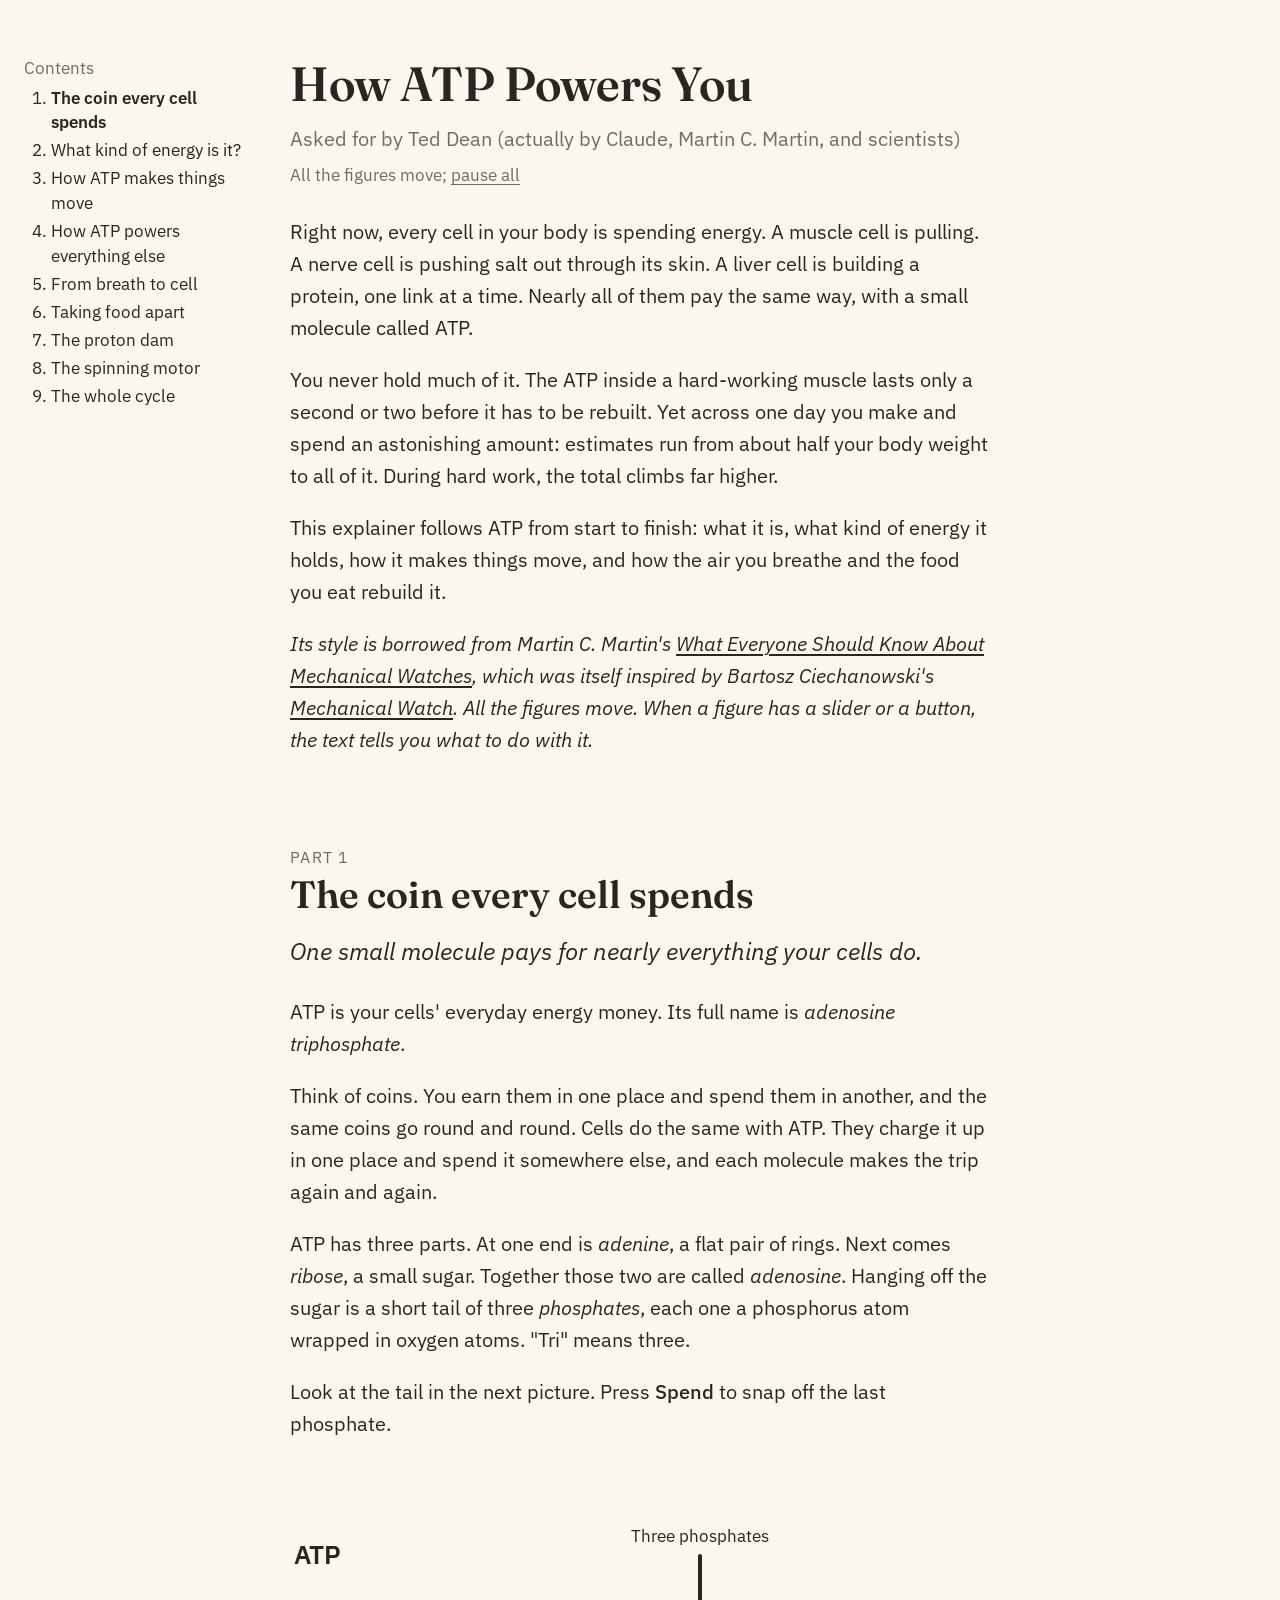
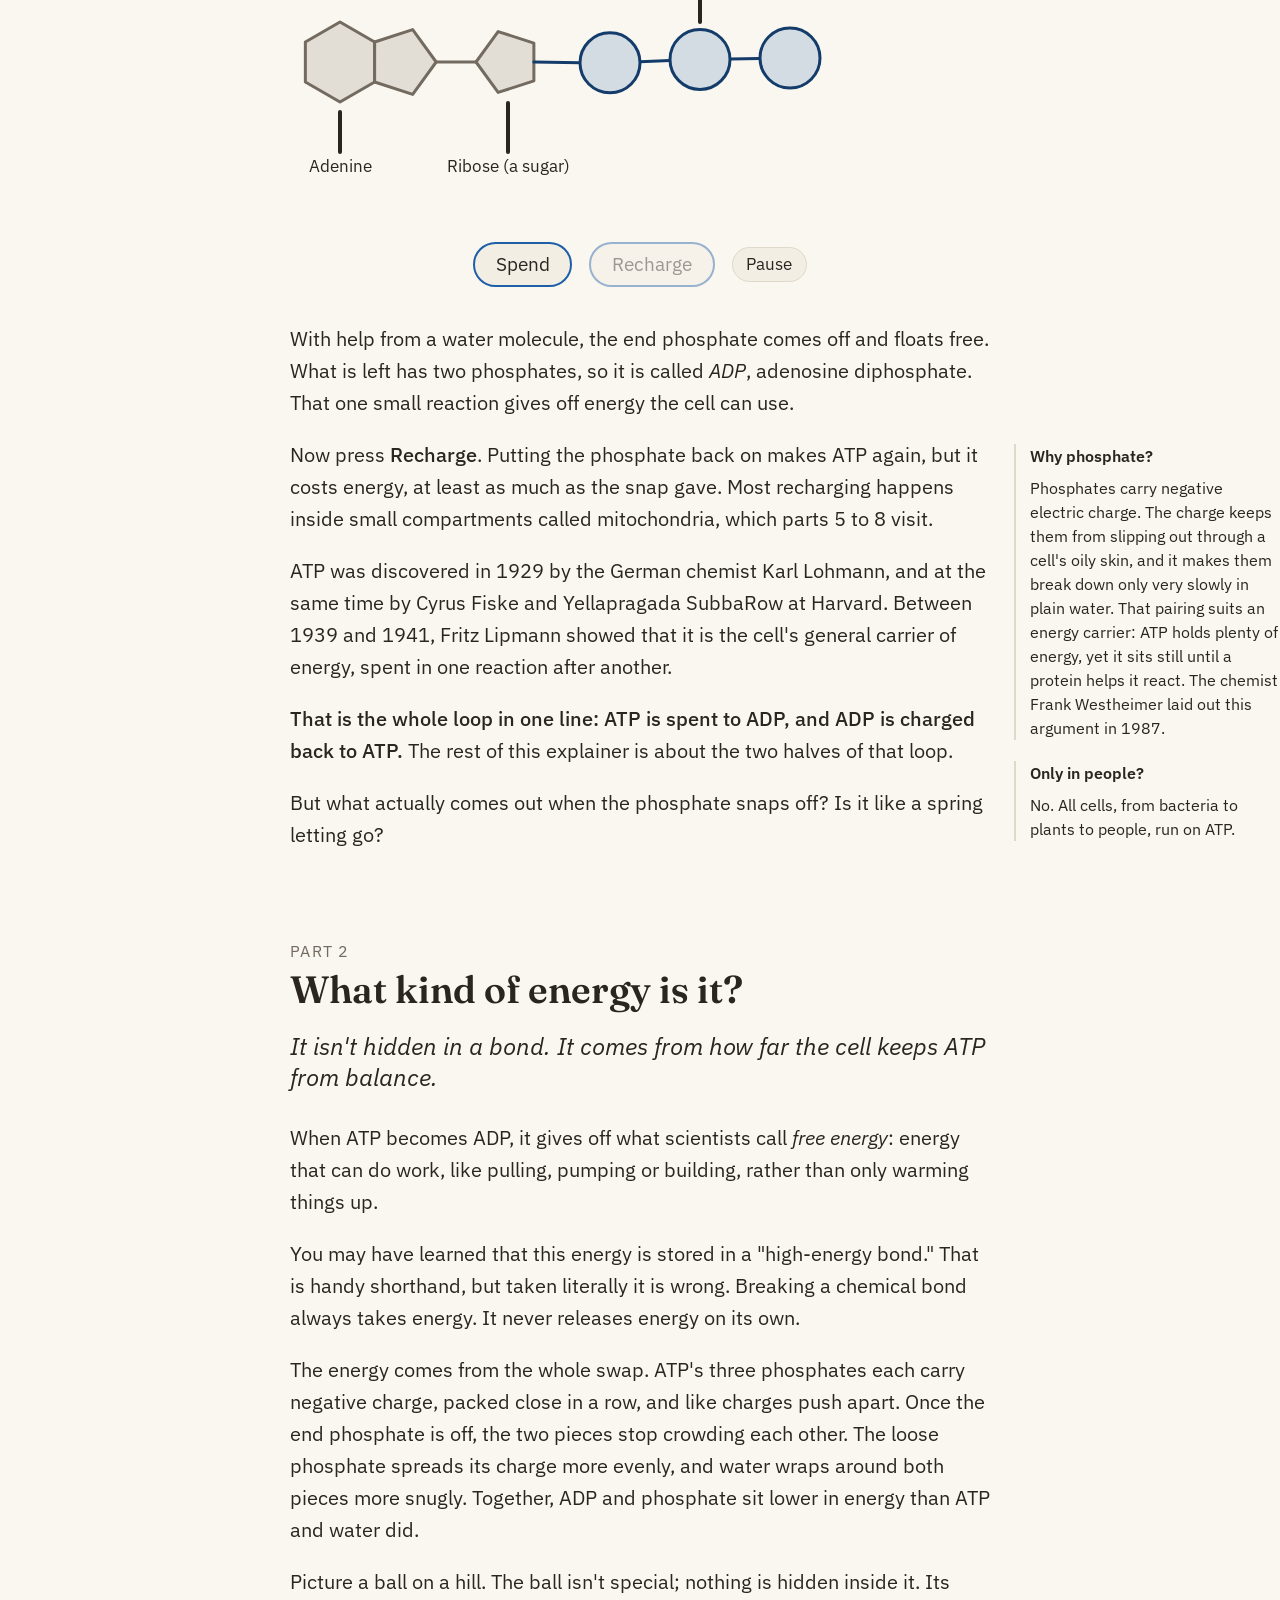
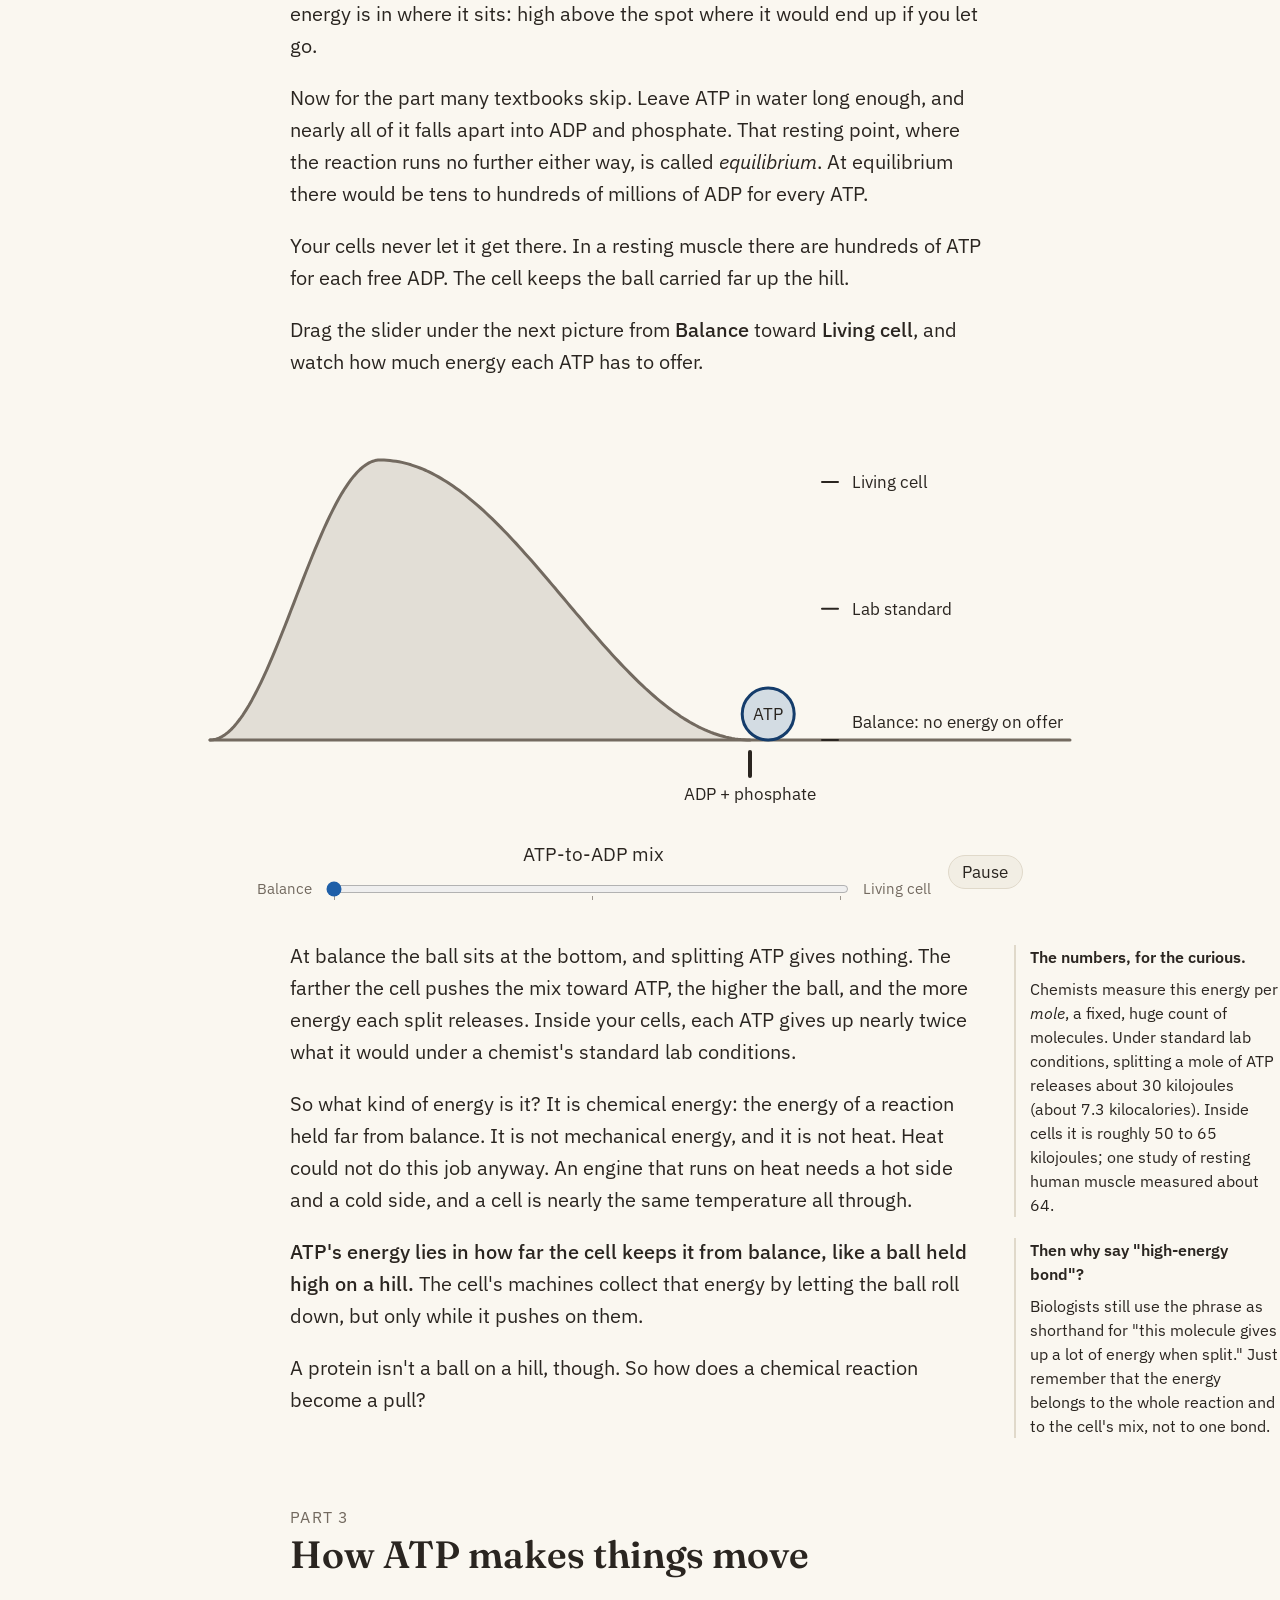
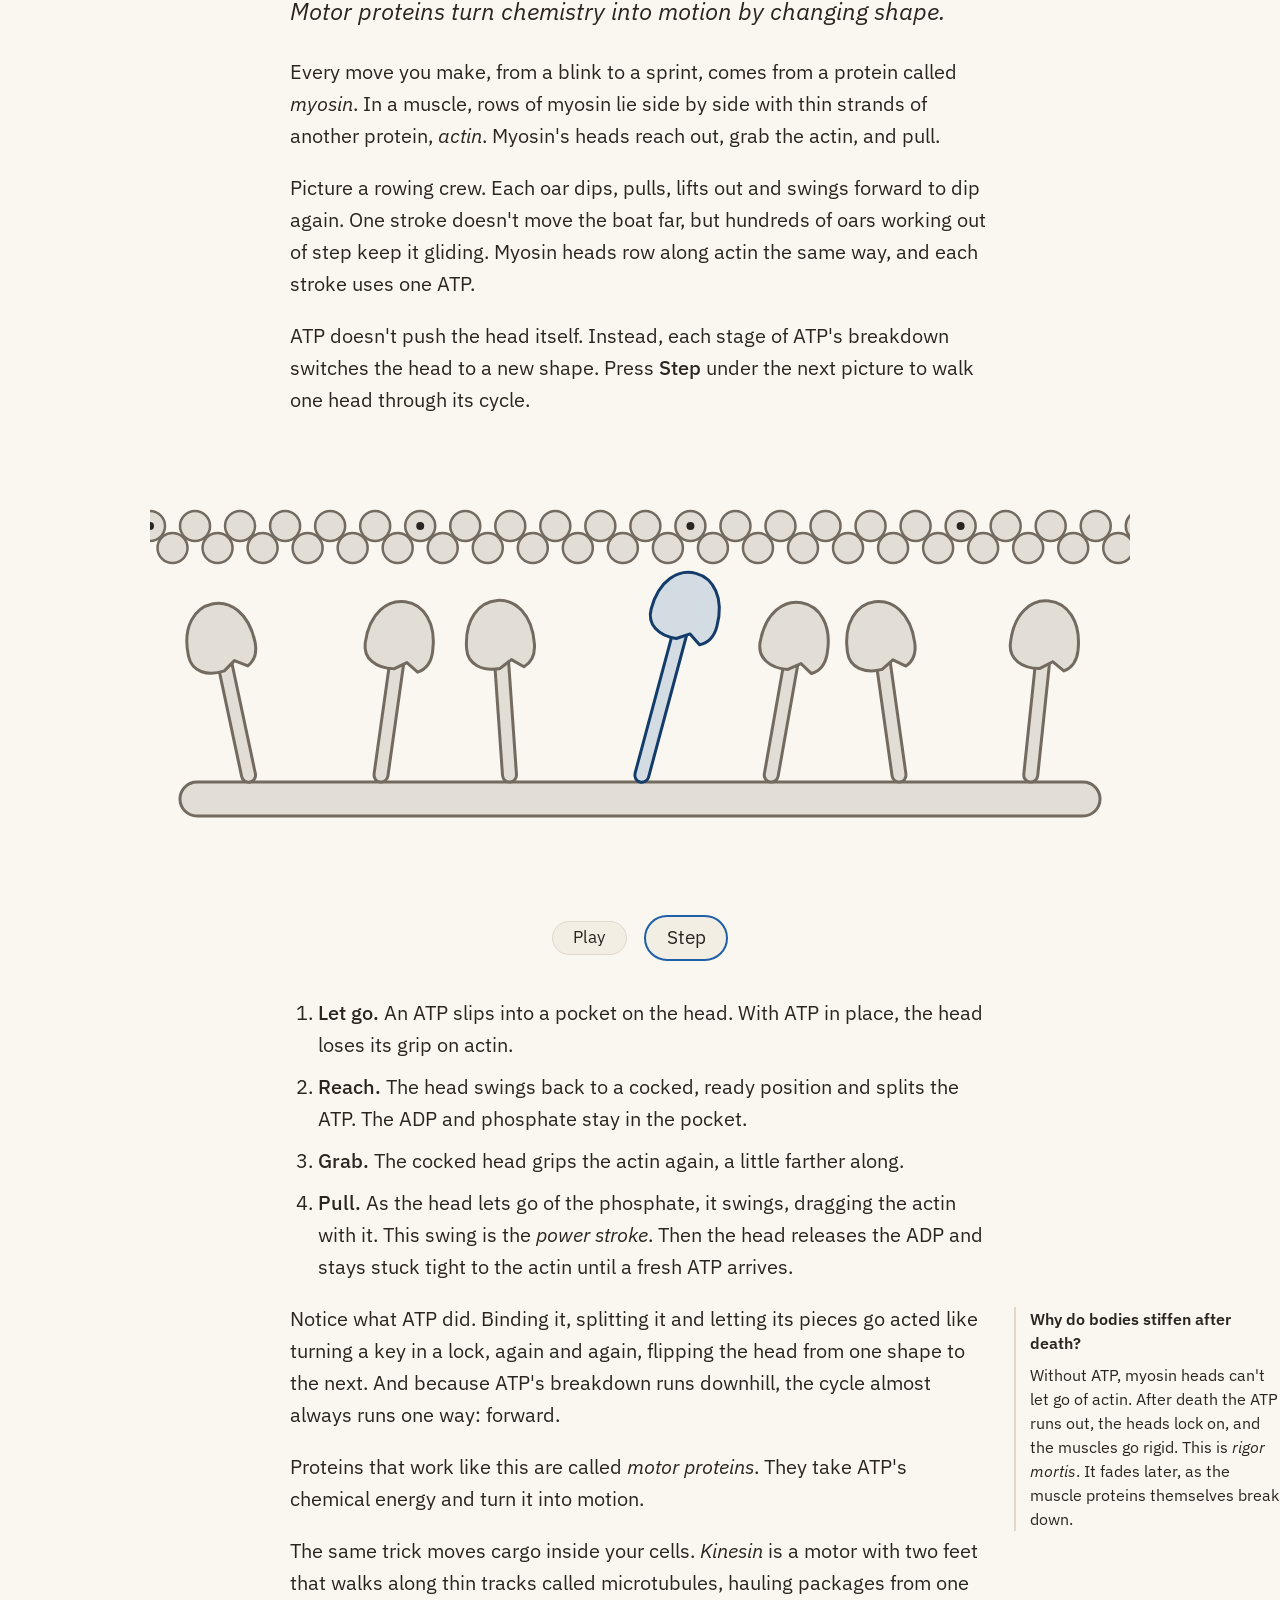
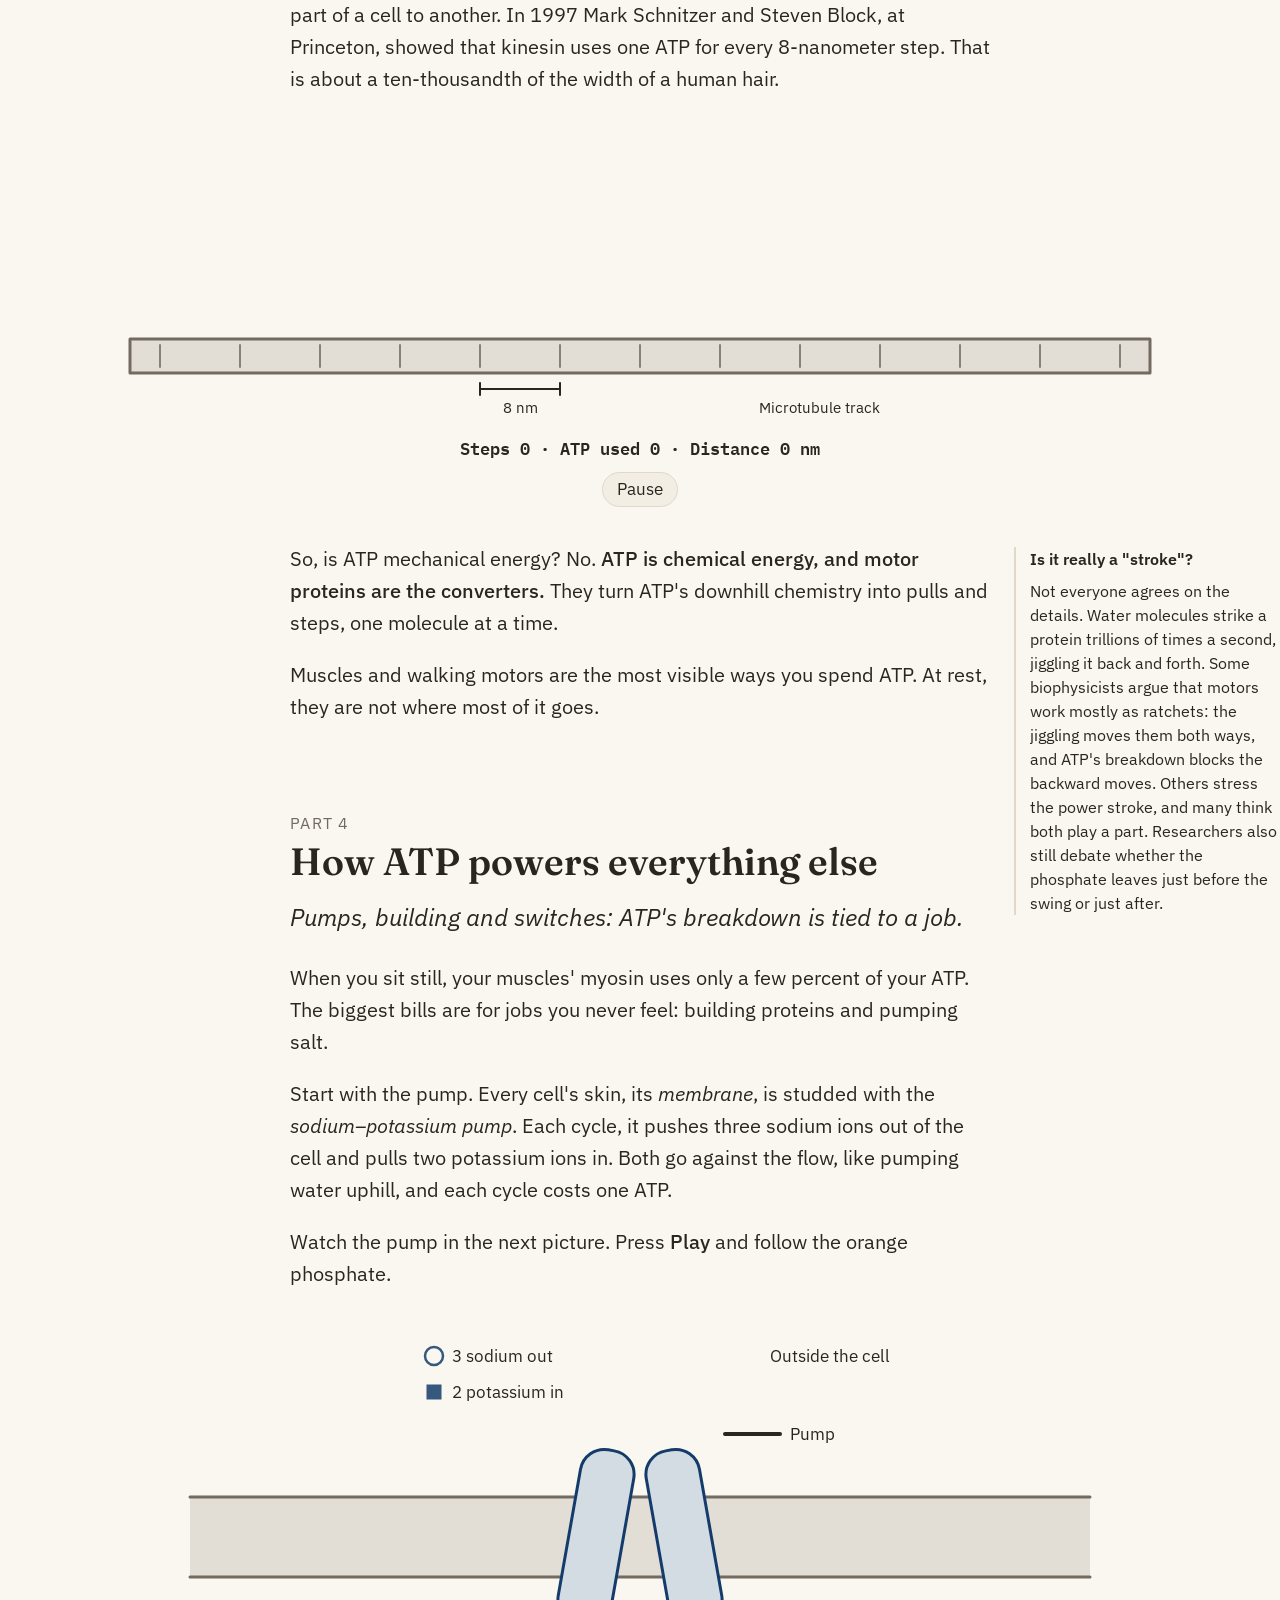
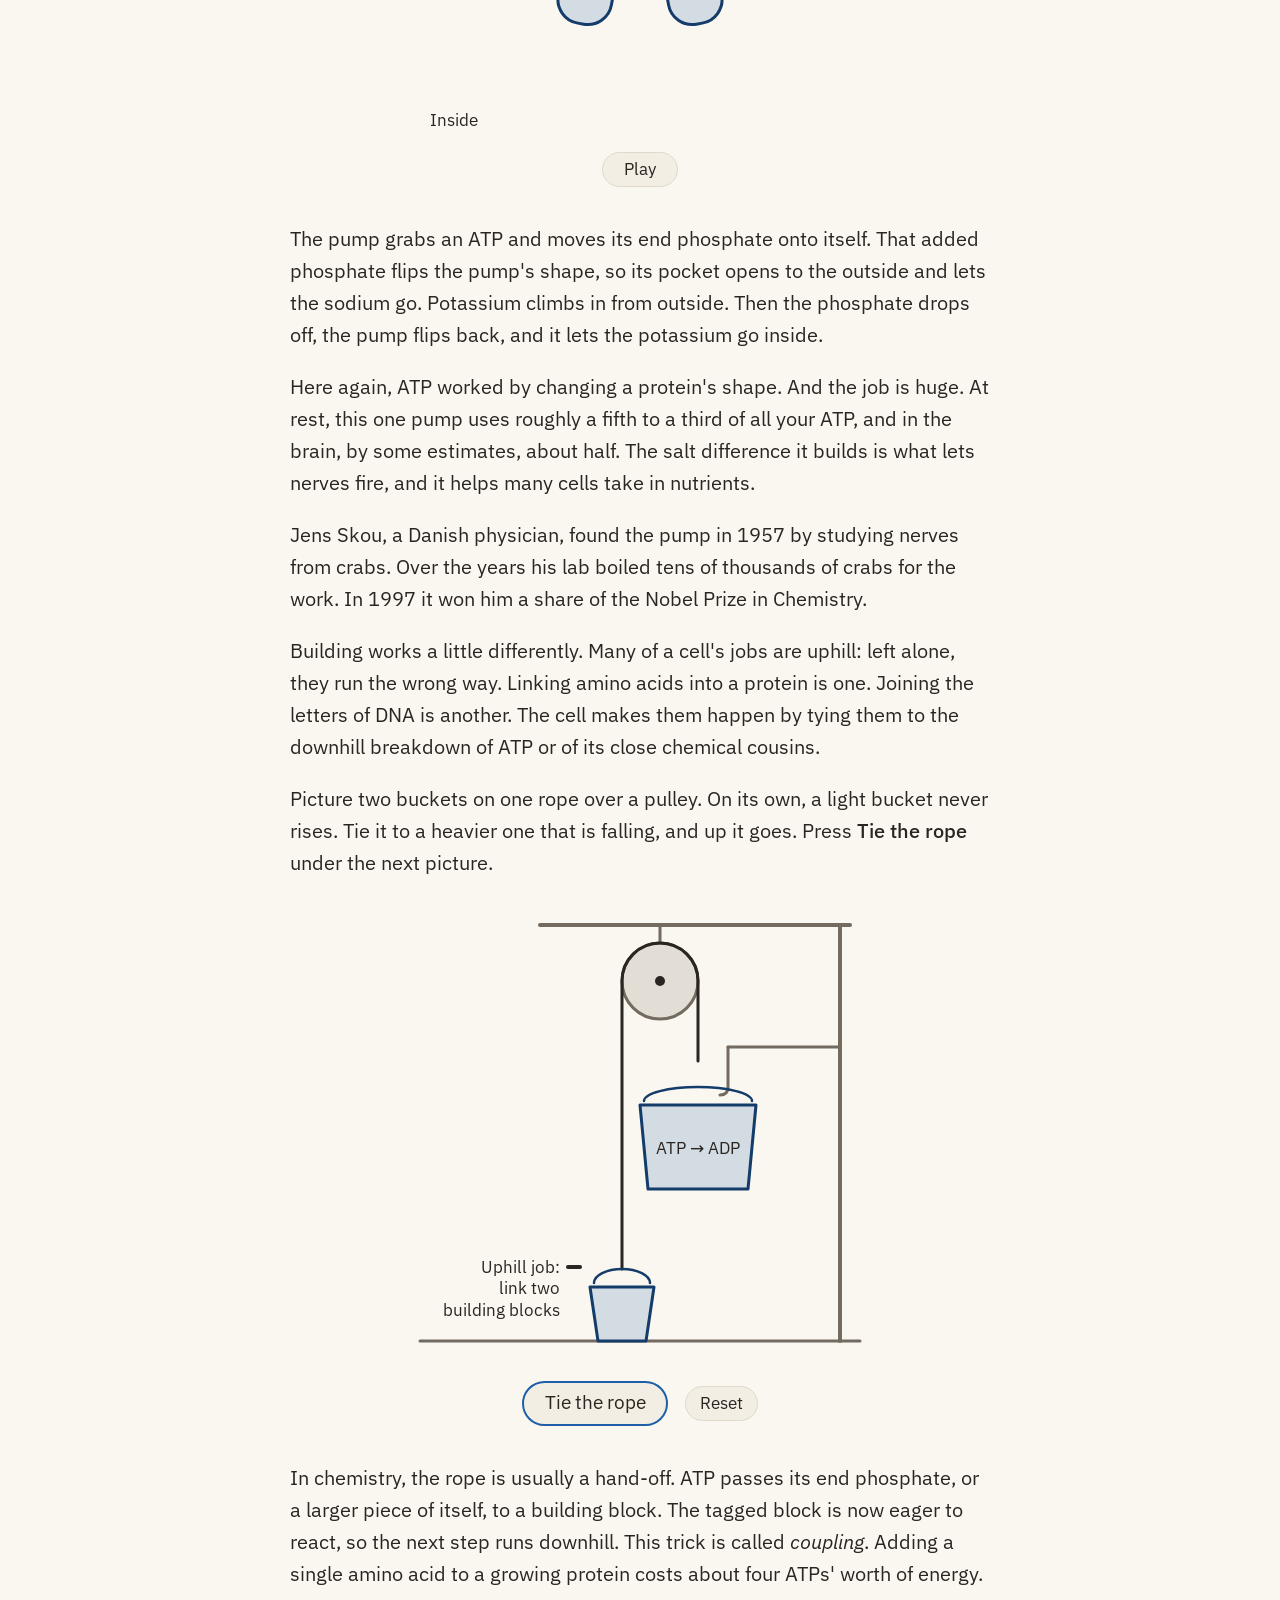
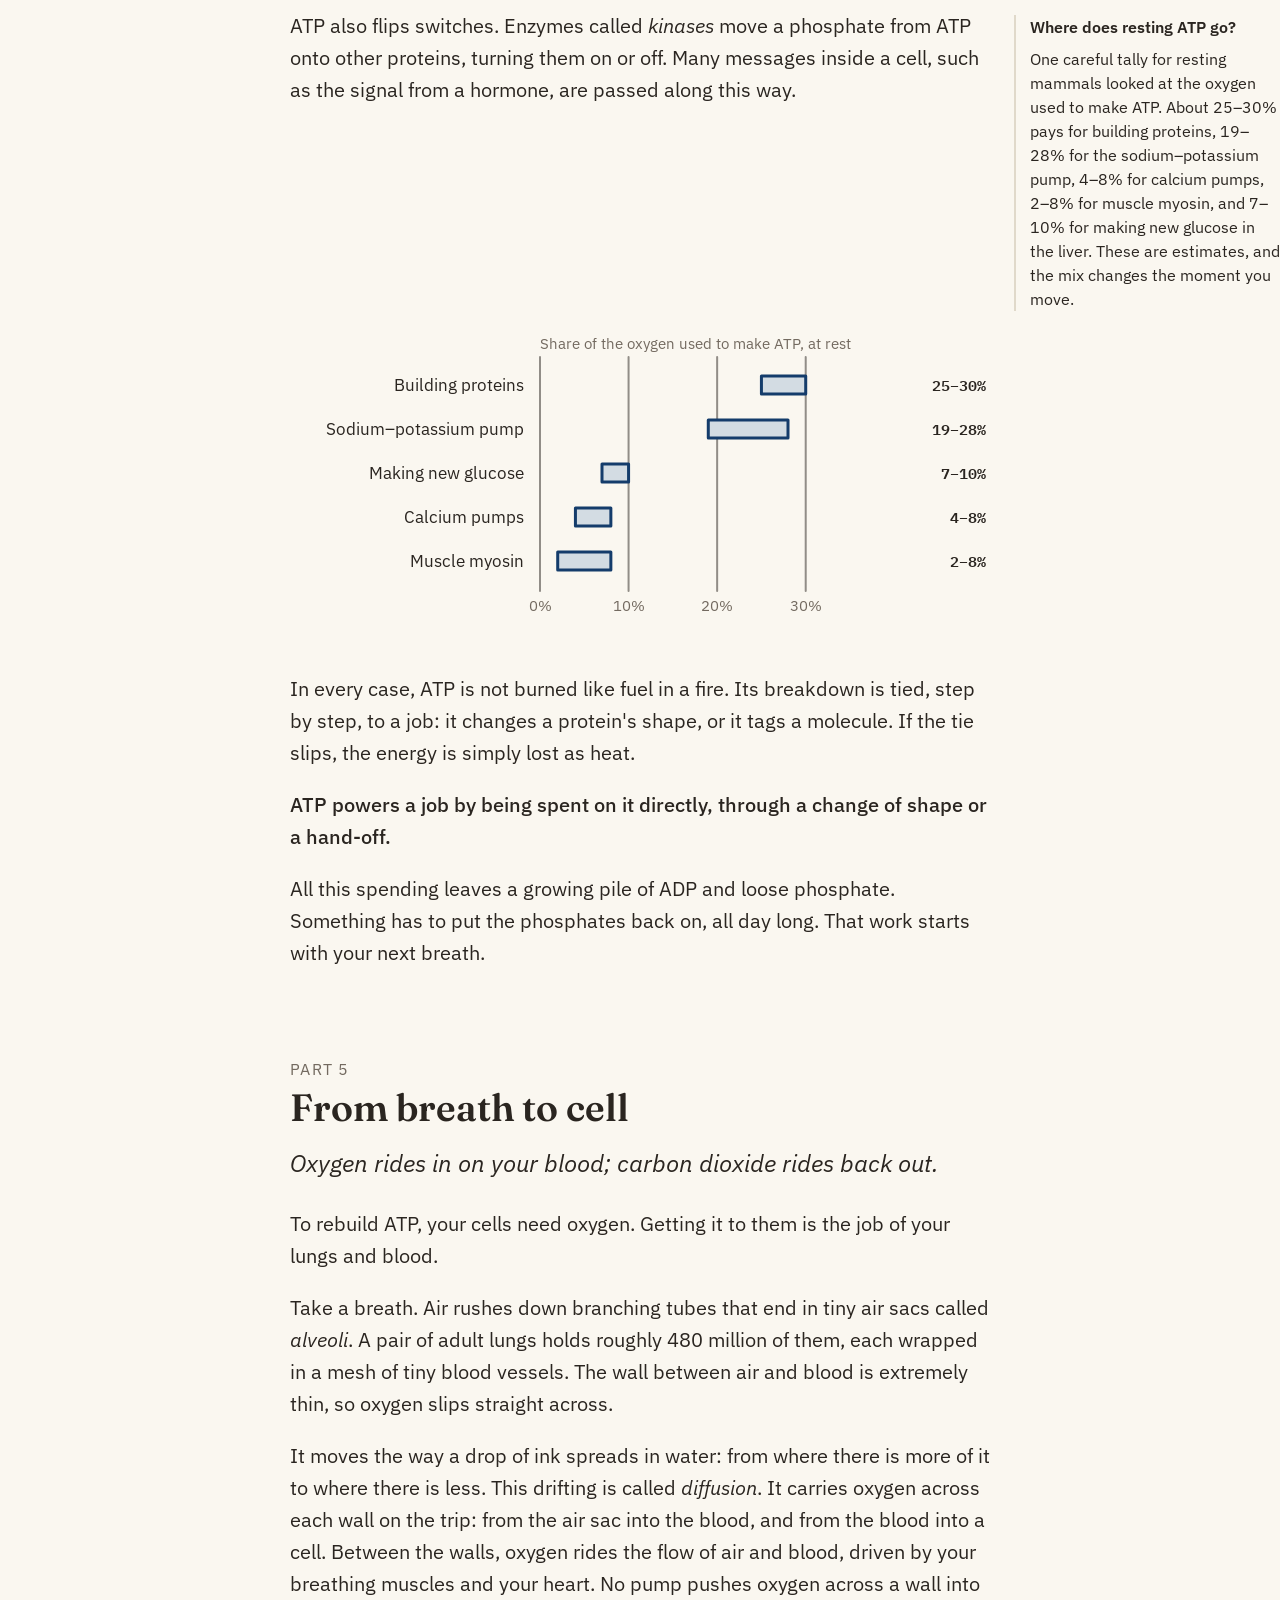
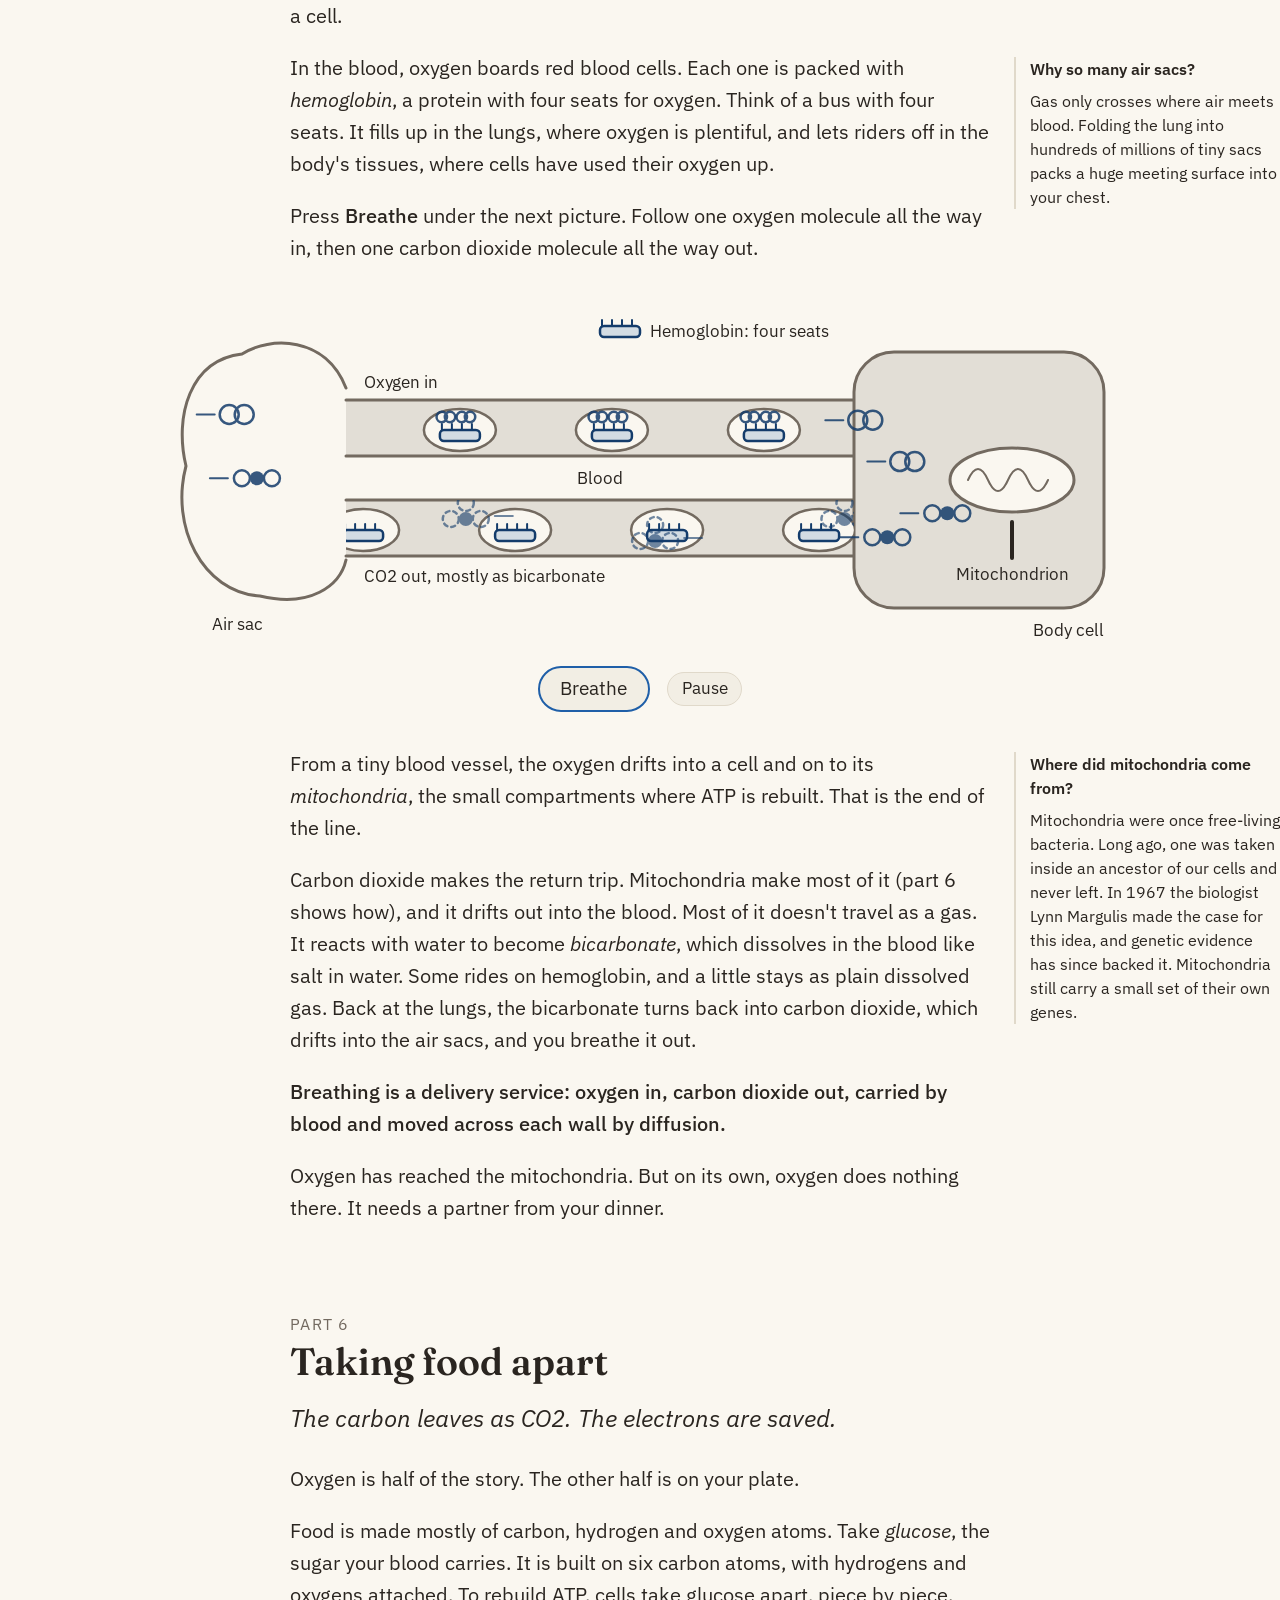
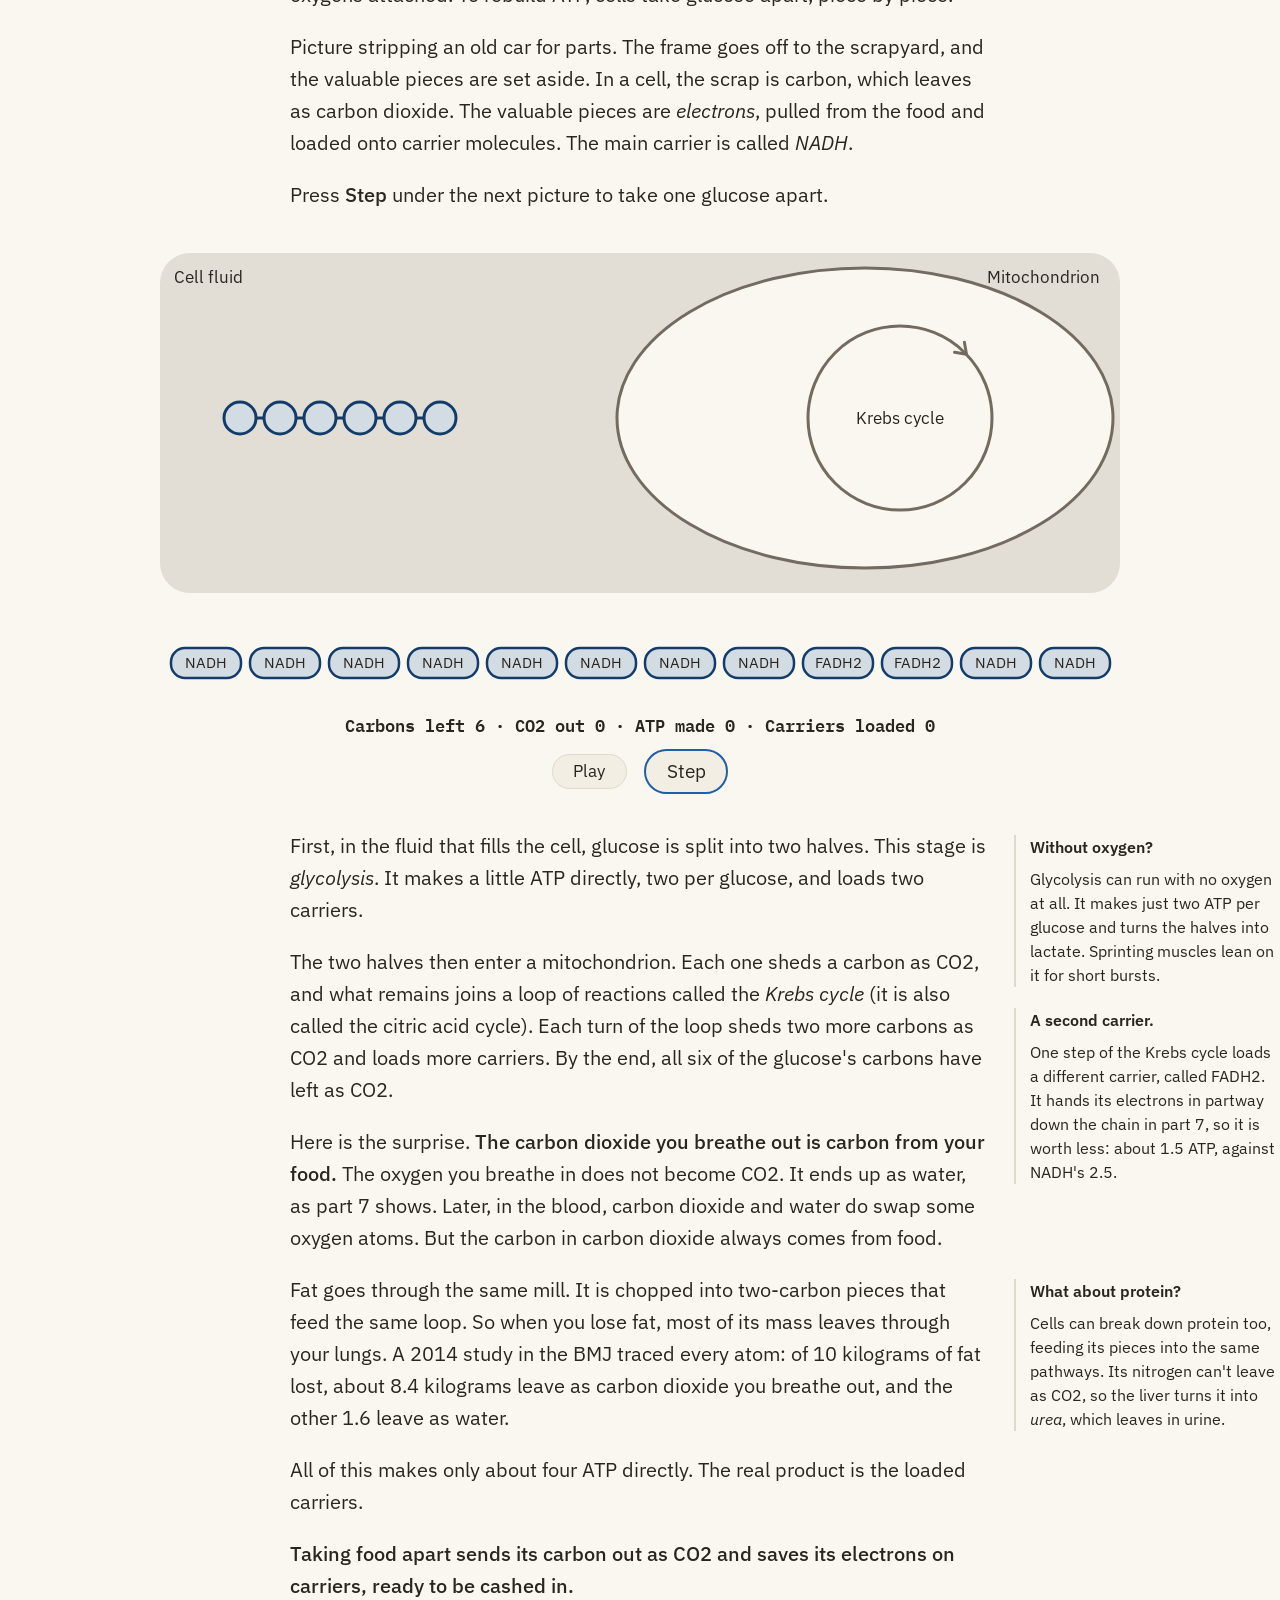
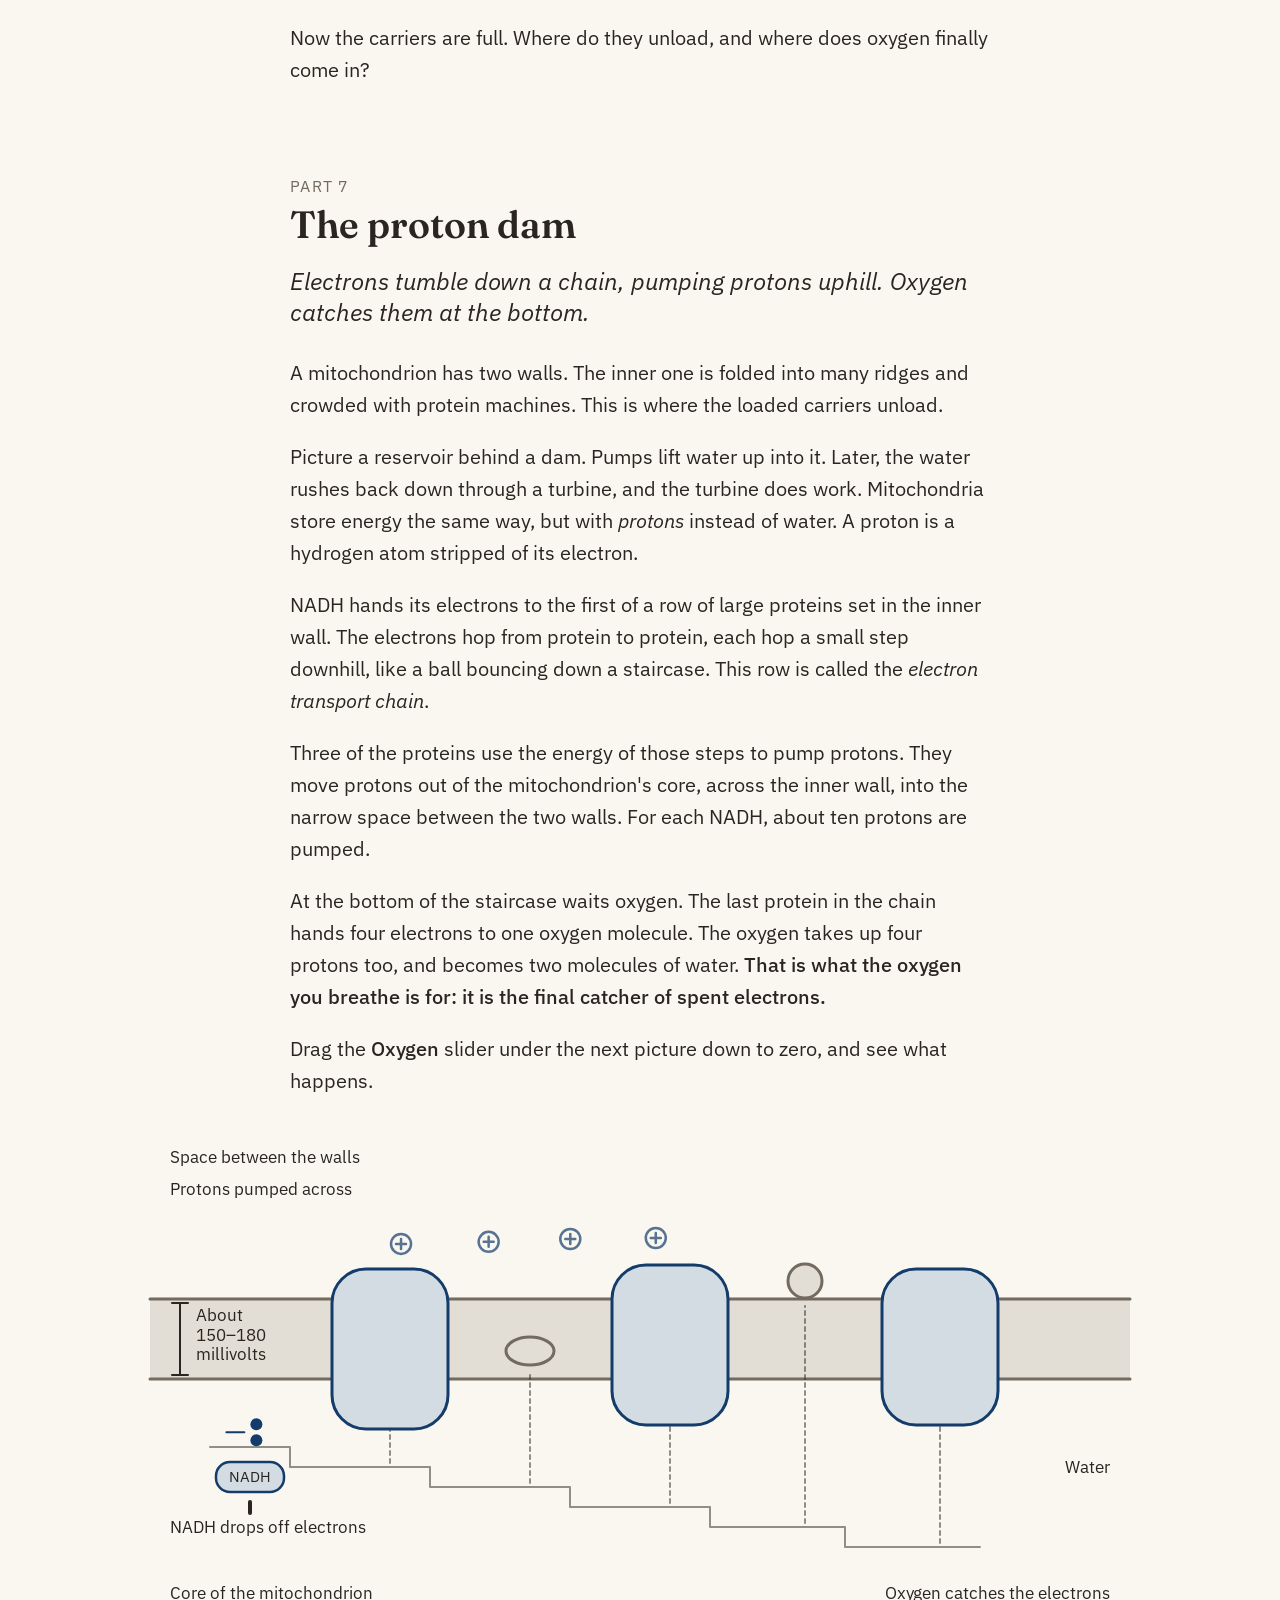
==== commit 07006c91: "Add Part 9's figures: atp-cycle-recap (9.1) and atom-ledger (9.2) 9.1: the whole loop in simplified " ====
--- a/index.html
+++ b/index.html
@@ -448,9 +448,12 @@
 
   <p>This loop, ATP to ADP and back, is the <em>ATP–ADP cycle</em>. Press <b>Play</b> under the next picture to watch the whole chain that keeps it turning.</p>
 
-  <figure class="fig fig-pending" id="atp-cycle-recap" data-figure="9.1">
-  <div class="fig-art"><svg class="art" width="980" height="160" viewBox="0 0 980 160" role="img" aria-labelledby="atp-cycle-recap-alt"><text x="490" y="84" text-anchor="middle" class="t-small t-muted">Figure 9.1 is being drawn</text></svg></div>
+  <figure class="fig" id="atp-cycle-recap" data-figure="9.1">
+  <div class="fig-art"><svg class="art" width="980" height="620" viewBox="0 0 980 620" role="img" aria-labelledby="atp-cycle-recap-alt"></svg></div>
   <p class="sr-only" id="atp-cycle-recap-alt">A loop diagram of the whole system. Food and breath enter on the left. Food is taken apart, sending carbon dioxide out and loaded carriers on; the carriers feed a chain in a membrane that pumps protons and turns oxygen into water; the protons spin ATP synthase, which sends out ATP; ATP is spent by a muscle motor, a pump and a builder, and comes back as ADP and phosphate.</p>
+  <p class="fig-caption is-live" id="atp-cycle-recap-caption" aria-live="polite"></p>
+  <noscript><p class="fig-caption">This figure needs JavaScript. It shows: A loop diagram of the whole system. Food and breath enter on the left. Food is taken apart, sending carbon dioxide out and loaded carriers on; the carriers feed a chain in a membrane that pumps protons and turns oxygen into water; the protons spin ATP synthase, which sends out ATP; ATP is spent by a muscle motor, a pump and a builder, and comes back as ADP and phosphate.</p></noscript>
+  <div class="fig-controls"><button type="button" class="btn btn-swap" data-pause aria-pressed="false" aria-label="Pause this figure"><span>Play</span><span>Pause</span></button><button type="button" class="btn btn-action" id="atp-cycle-recap-step">Step</button></div>
 </figure>
 
   <p>The chain runs like this:</p>
@@ -468,9 +471,11 @@
 
   <p>Count the atoms, and nothing is lost. In go food and oxygen. Out come carbon dioxide, carrying the food's carbon, and water, made from the oxygen you breathed. The energy comes out as roughly 30 to 32 ATP for every glucose, plus a good deal of heat, which keeps you warm.</p>
 
-  <figure class="fig fig-pending" id="atom-ledger" data-figure="9.2">
-  <div class="fig-art"><svg class="art" width="700" height="160" viewBox="0 0 700 160" role="img" aria-labelledby="atom-ledger-alt"><text x="350" y="84" text-anchor="middle" class="t-small t-muted">Figure 9.2 is being drawn</text></svg></div>
+  <figure class="fig" id="atom-ledger" data-figure="9.2">
+  <div class="fig-art"><svg class="art" width="700" height="300" viewBox="0 0 700 300" role="img" aria-labelledby="atom-ledger-alt"></svg></div>
   <p class="sr-only" id="atom-ledger-alt">Bars to scale. Ten kilograms of fat and 29 of oxygen go in; 28 kilograms of carbon dioxide and 11 of water come out, so both sides weigh 39 kilograms.</p>
+  <p class="sr-only" id="atom-ledger-status" aria-live="polite"></p>
+  <noscript><p class="fig-caption">This figure needs JavaScript. It shows: Bars to scale. Ten kilograms of fat and 29 of oxygen go in; 28 kilograms of carbon dioxide and 11 of water come out, so both sides weigh 39 kilograms.</p></noscript>
 </figure>
 
   <p><b>Your cells keep ATP far from balance, like a ball held high on a hill. Food and oxygen carry it back up, and every pull, pump and build lets it roll back down.</b> That is how ATP powers you.</p>
@@ -547,6 +552,10 @@
 glucoseApart(document.getElementById("glucose-apart"));
 import { mount as protonDam } from "./figures/proton-dam.js";
 protonDam(document.getElementById("proton-dam"));
+import { mount as atpCycleRecap } from "./figures/atp-cycle-recap.js";
+atpCycleRecap(document.getElementById("atp-cycle-recap"));
+import { mount as atomLedger } from "./figures/atom-ledger.js";
+atomLedger(document.getElementById("atom-ledger"));
 lazy("atp-synthase", () => import("./figures/atp-synthase.js"));
 initPage();
 </script>
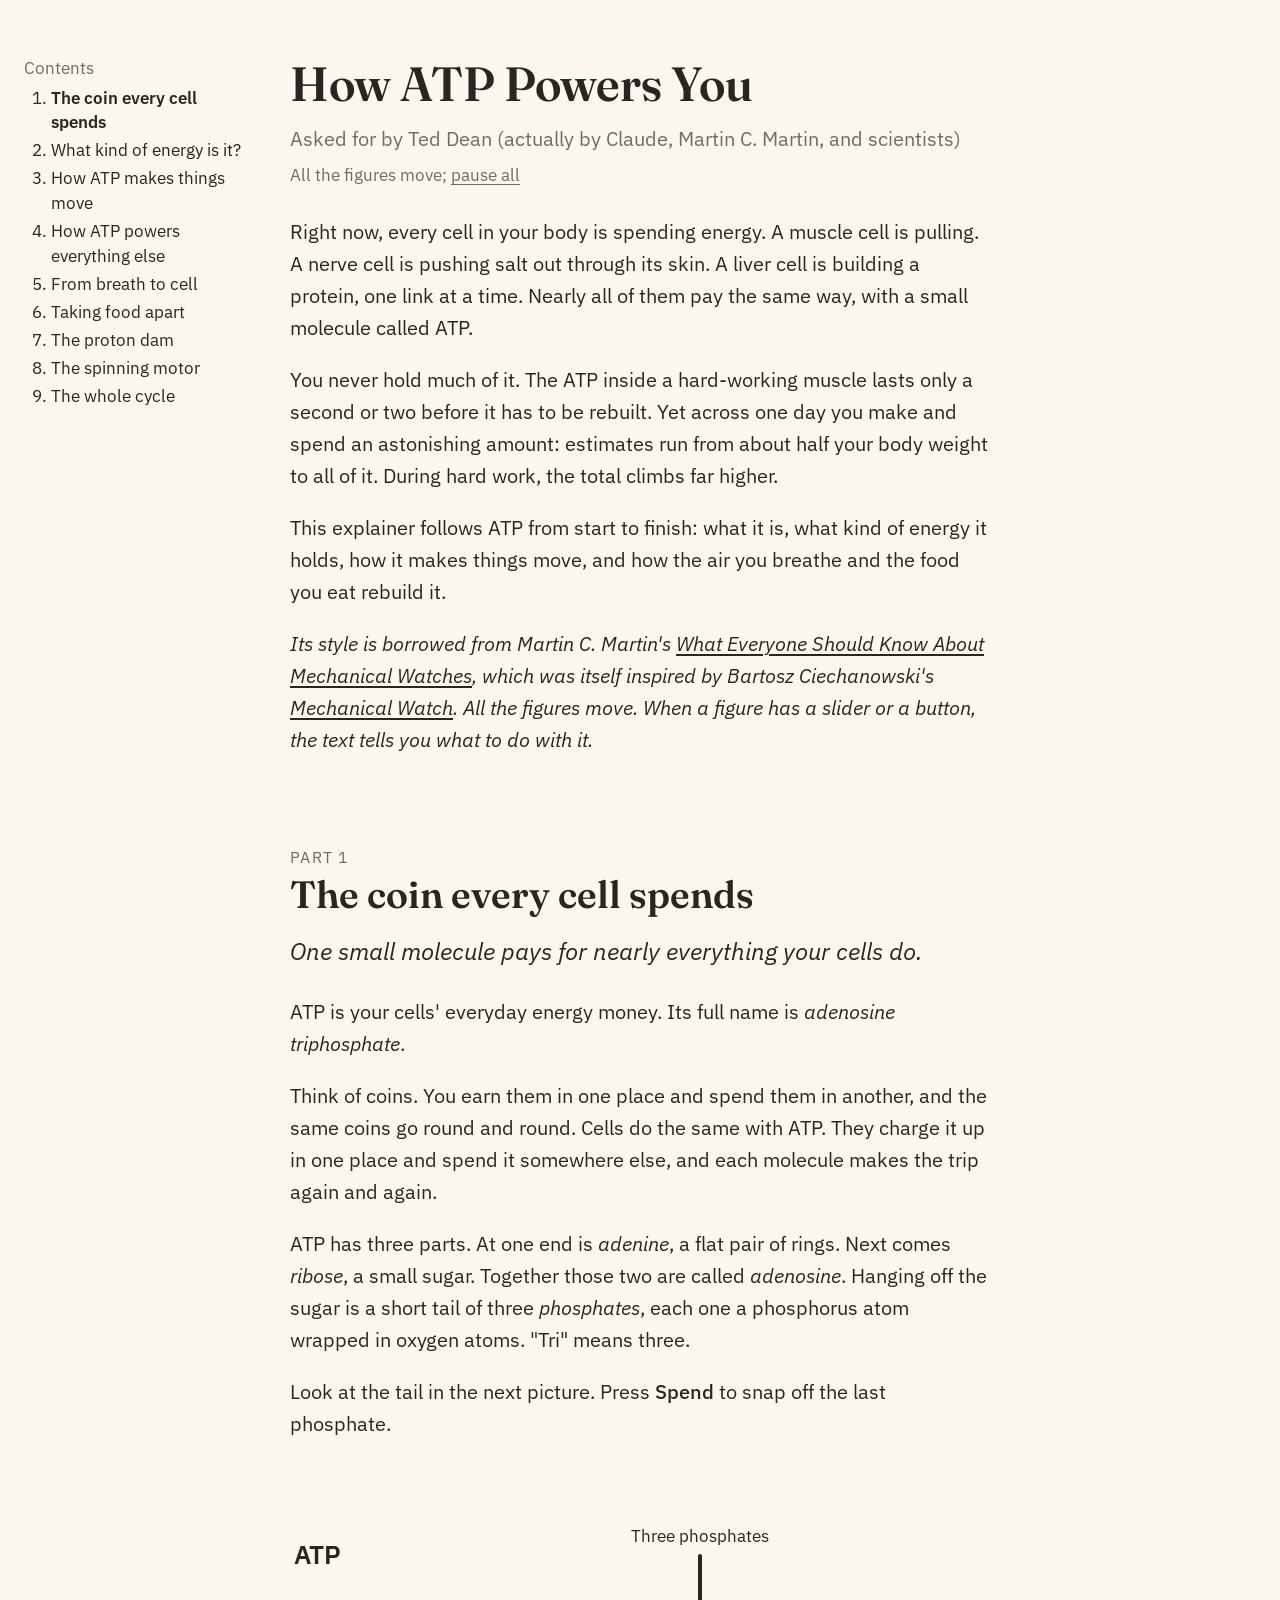
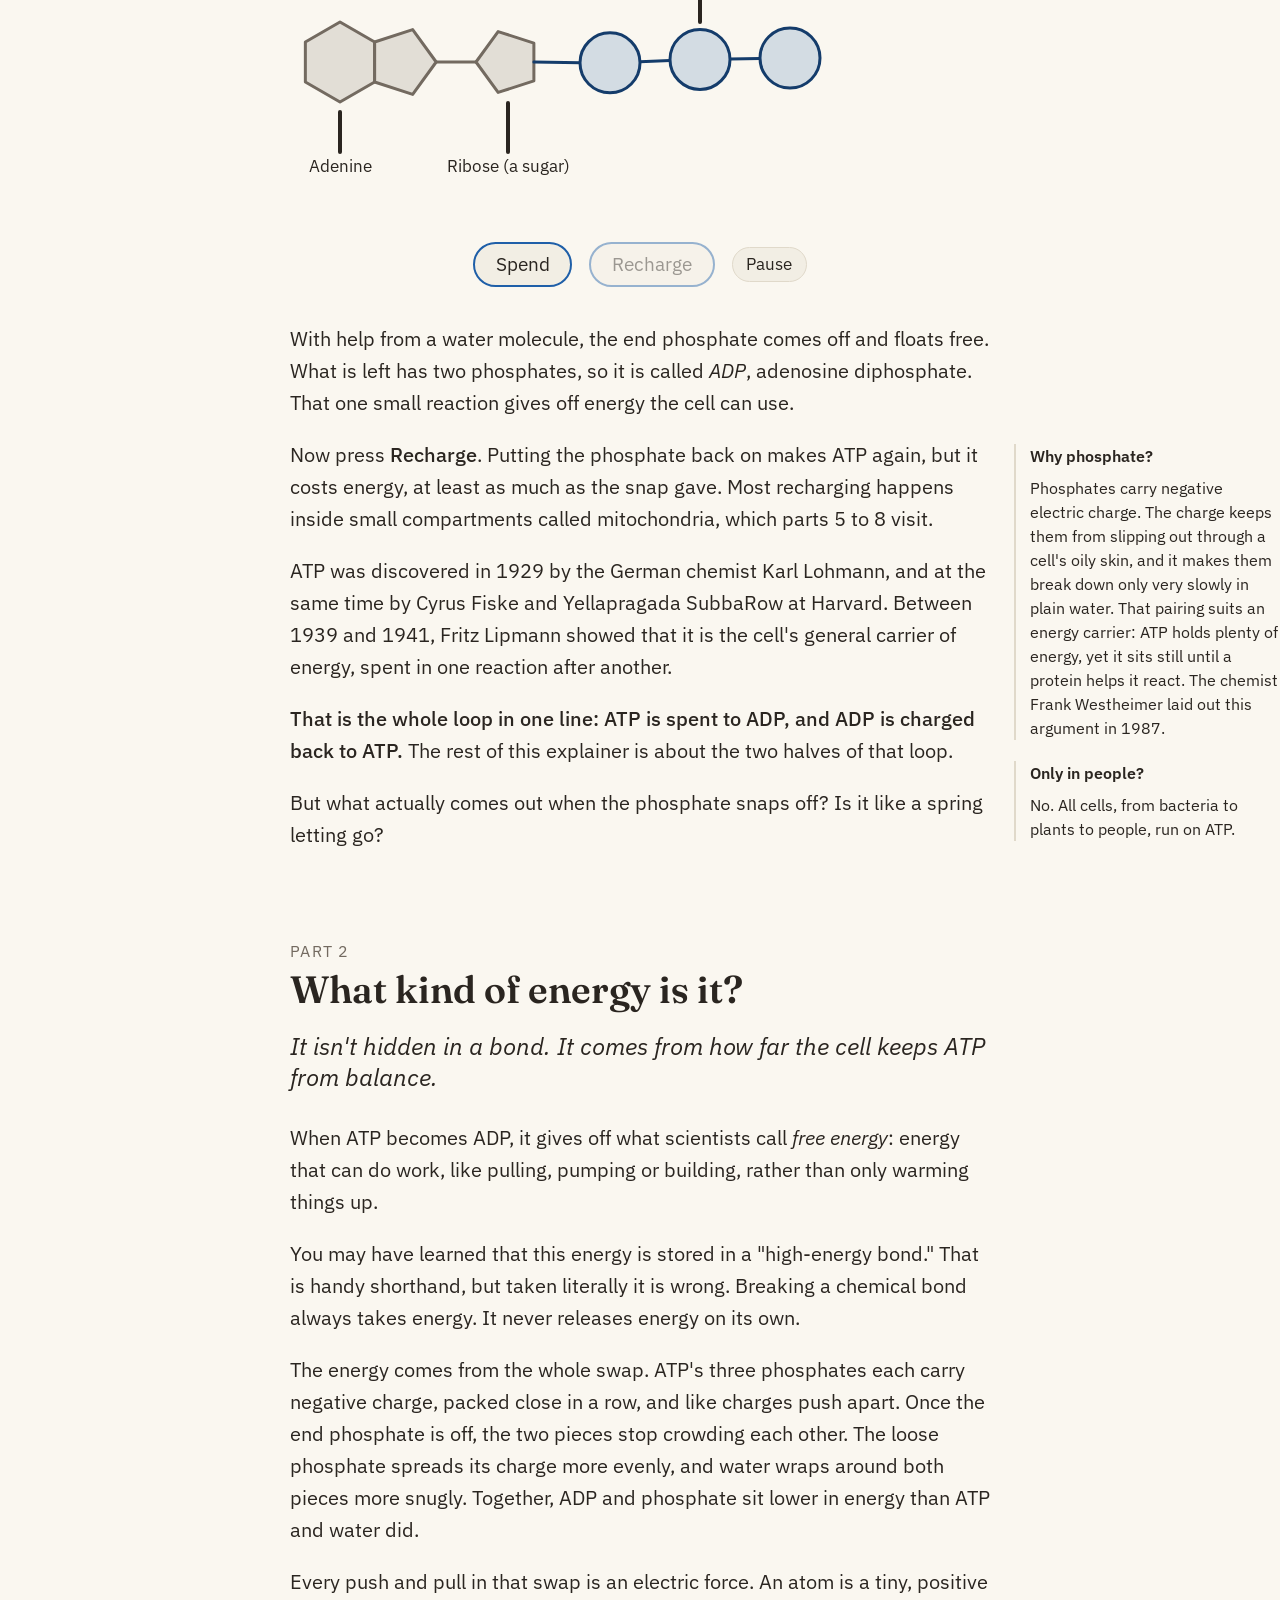
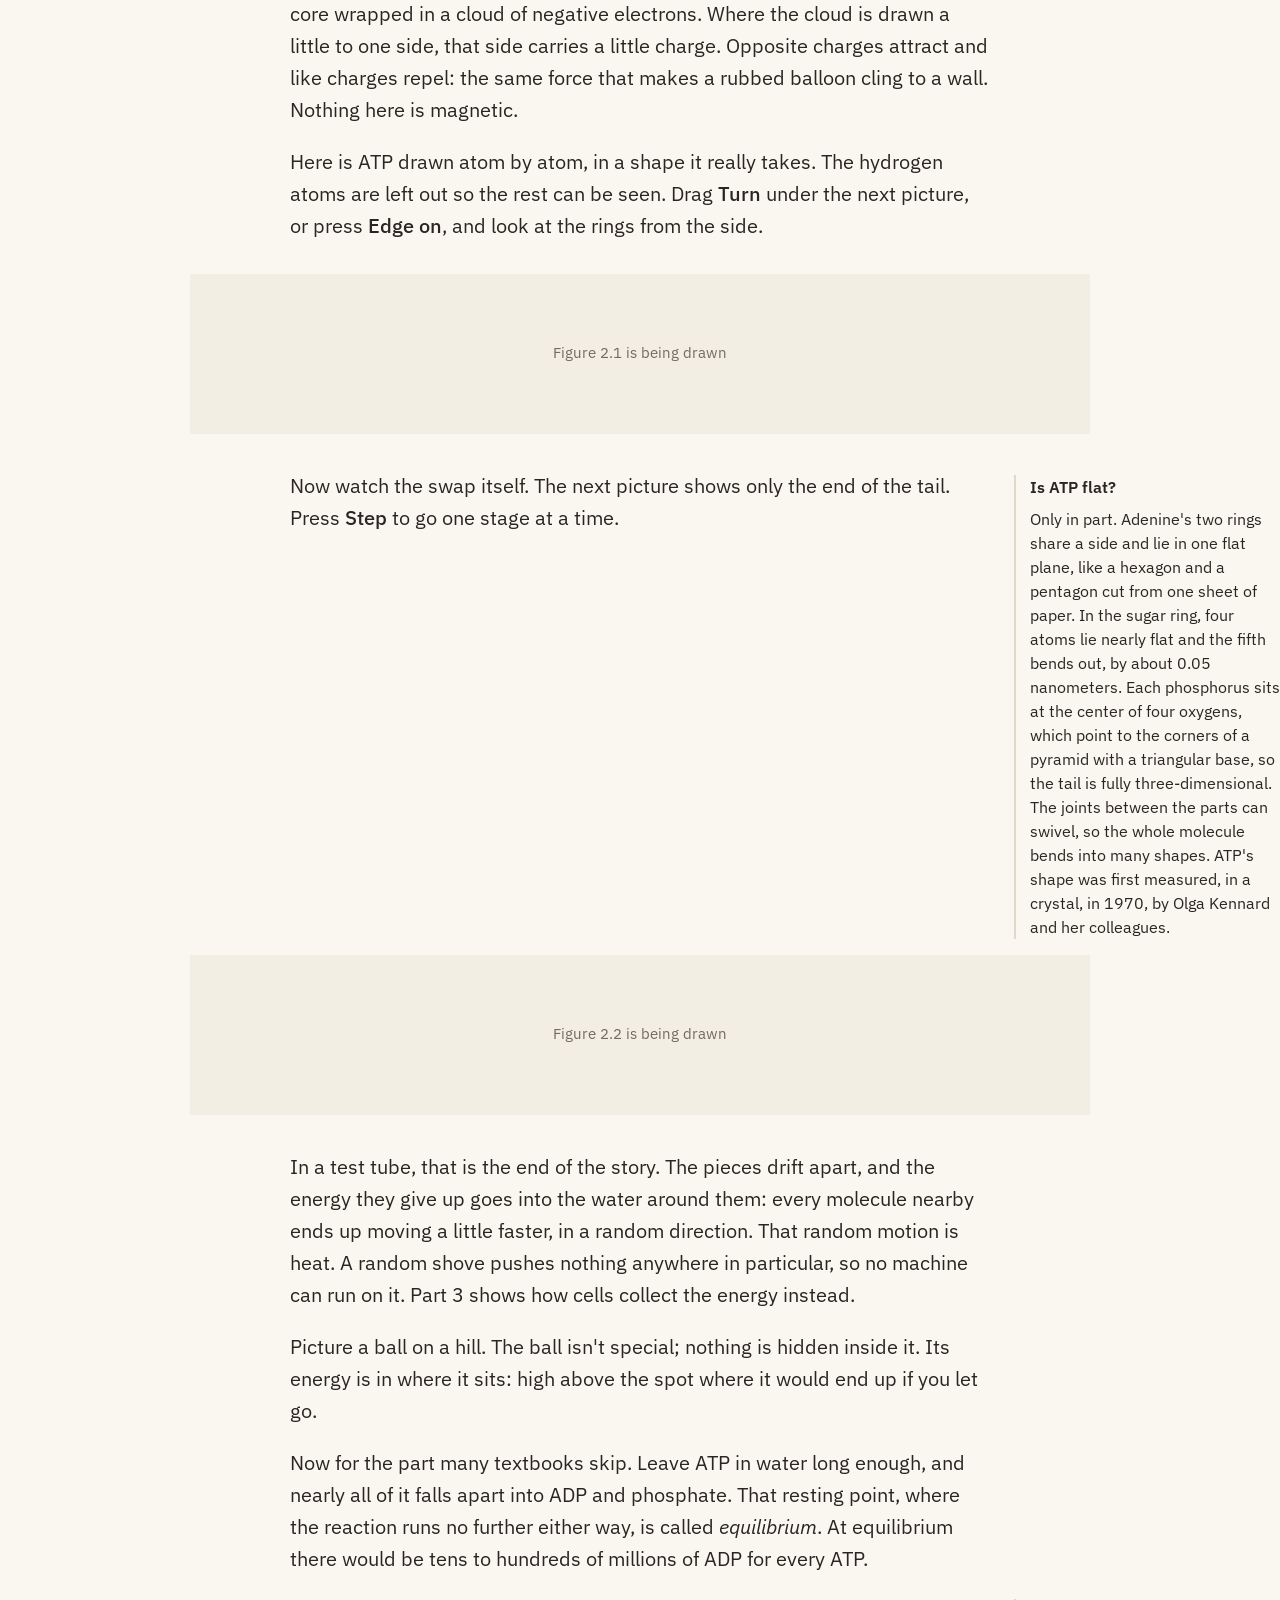
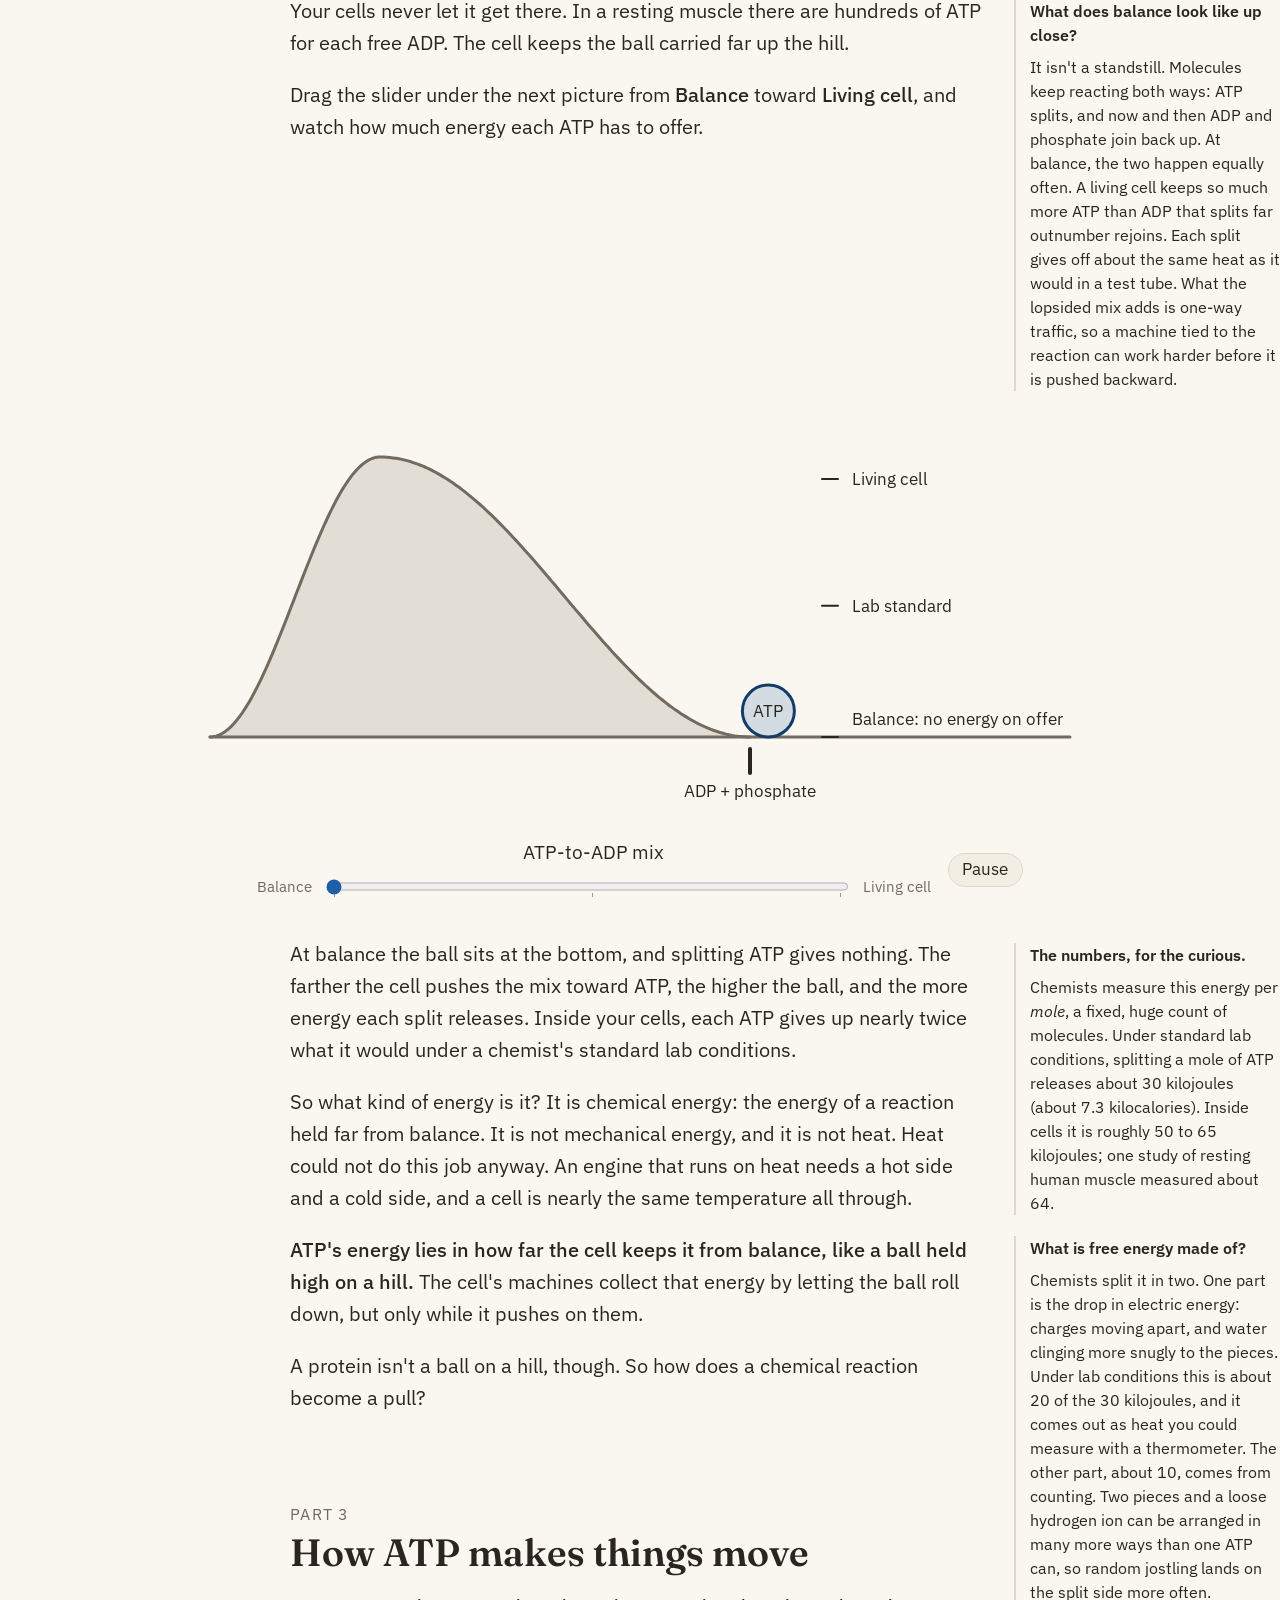
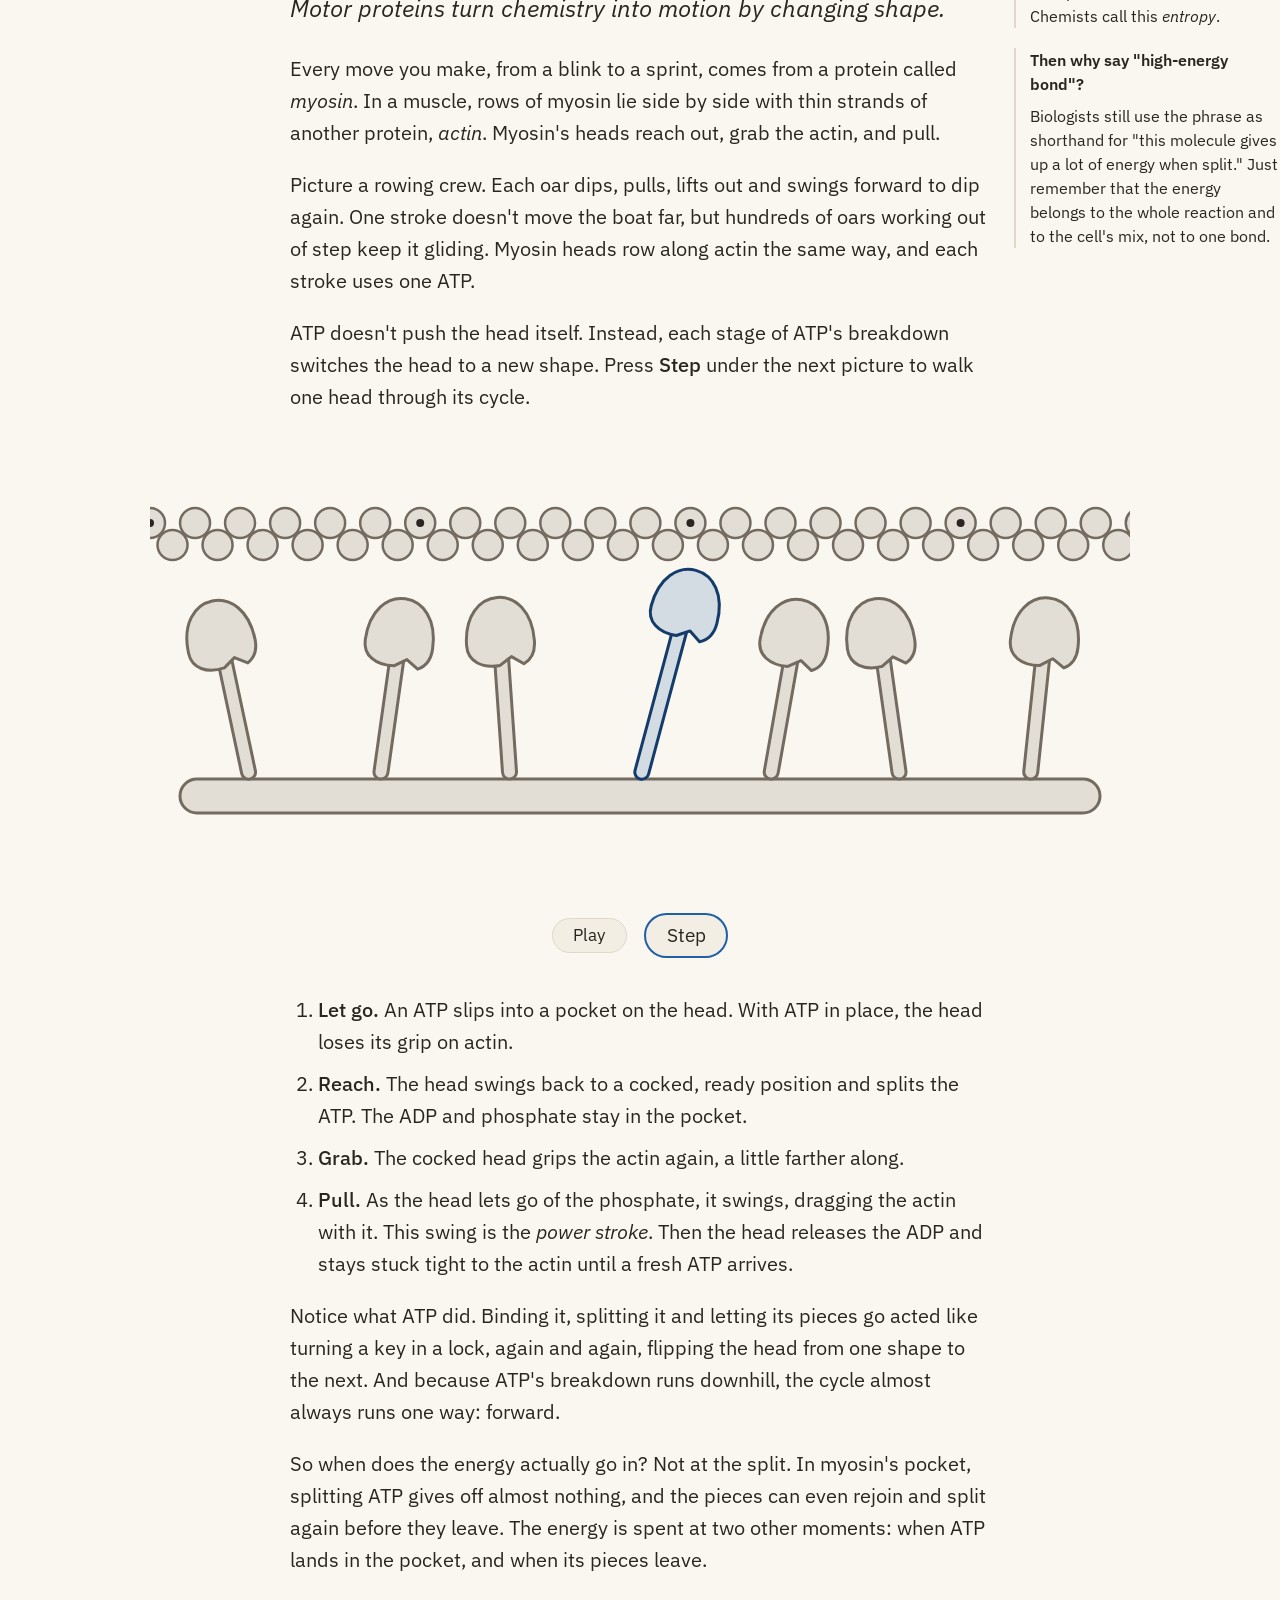
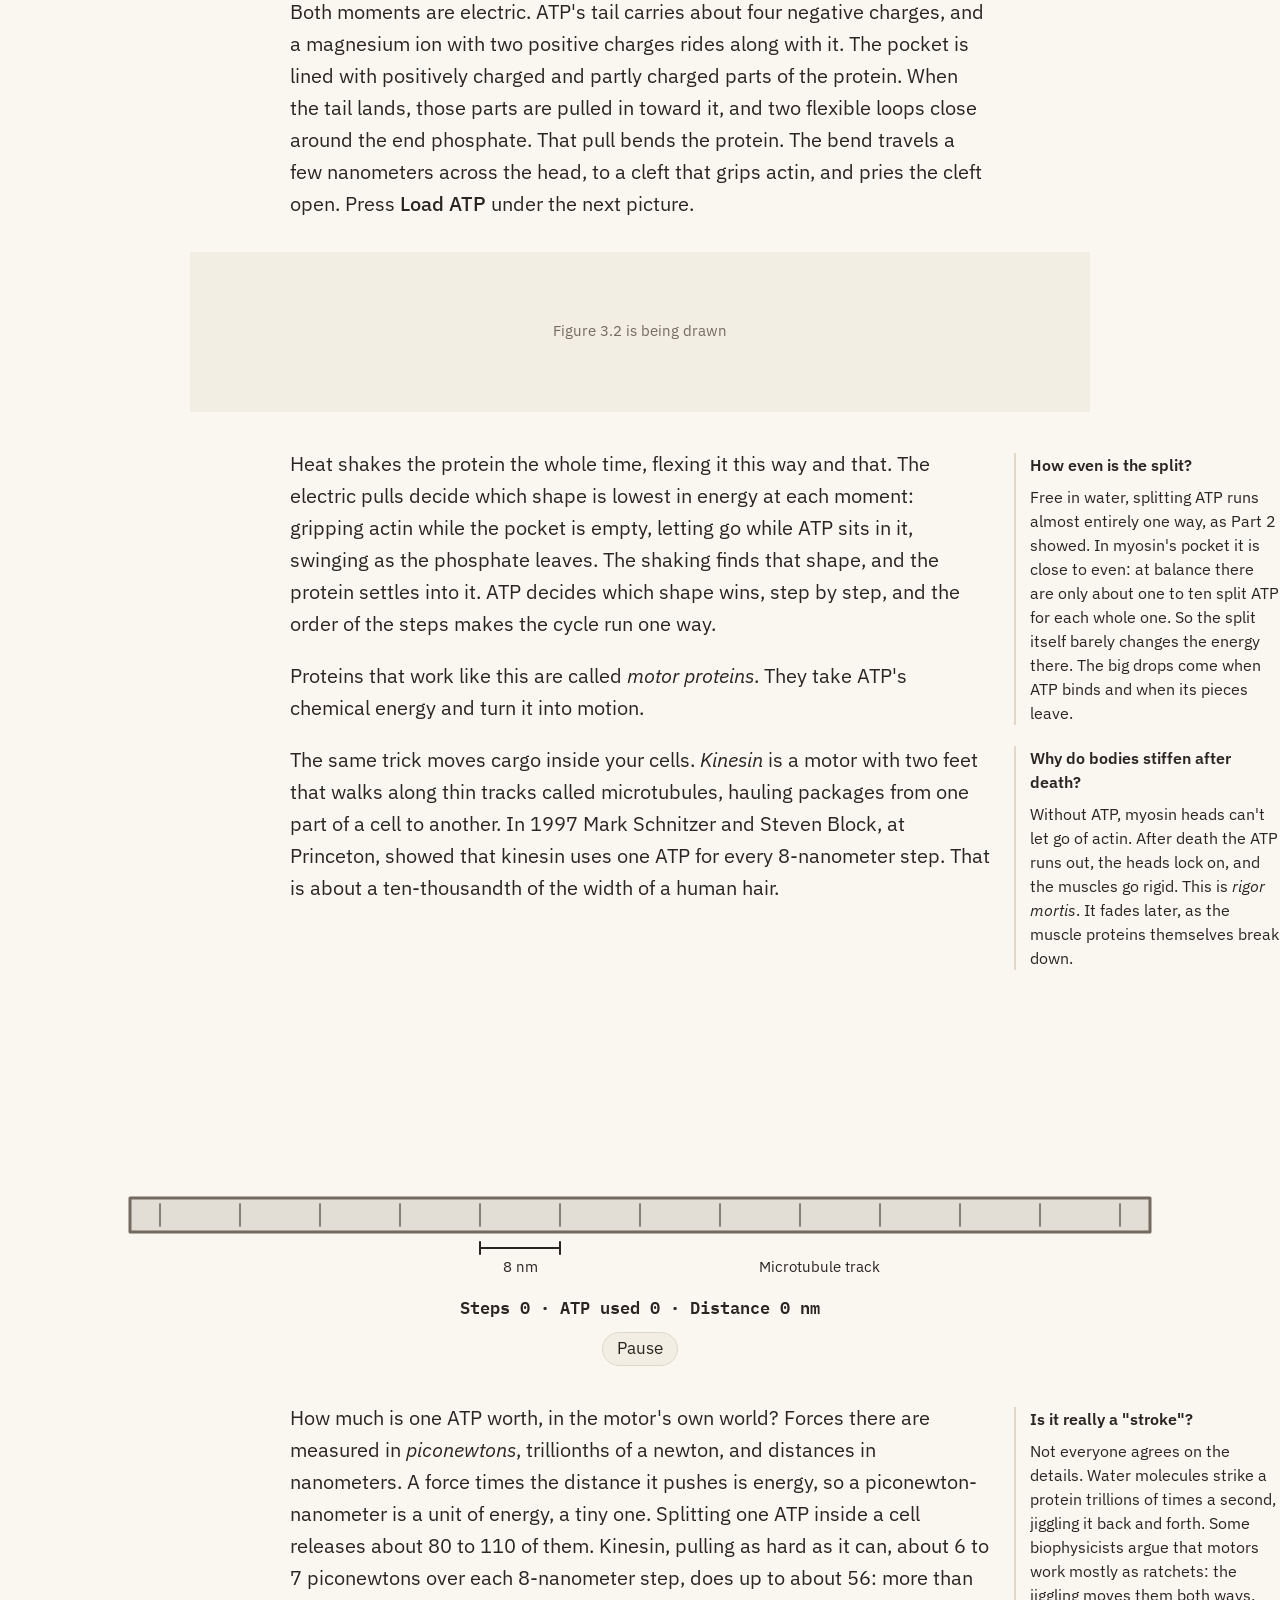
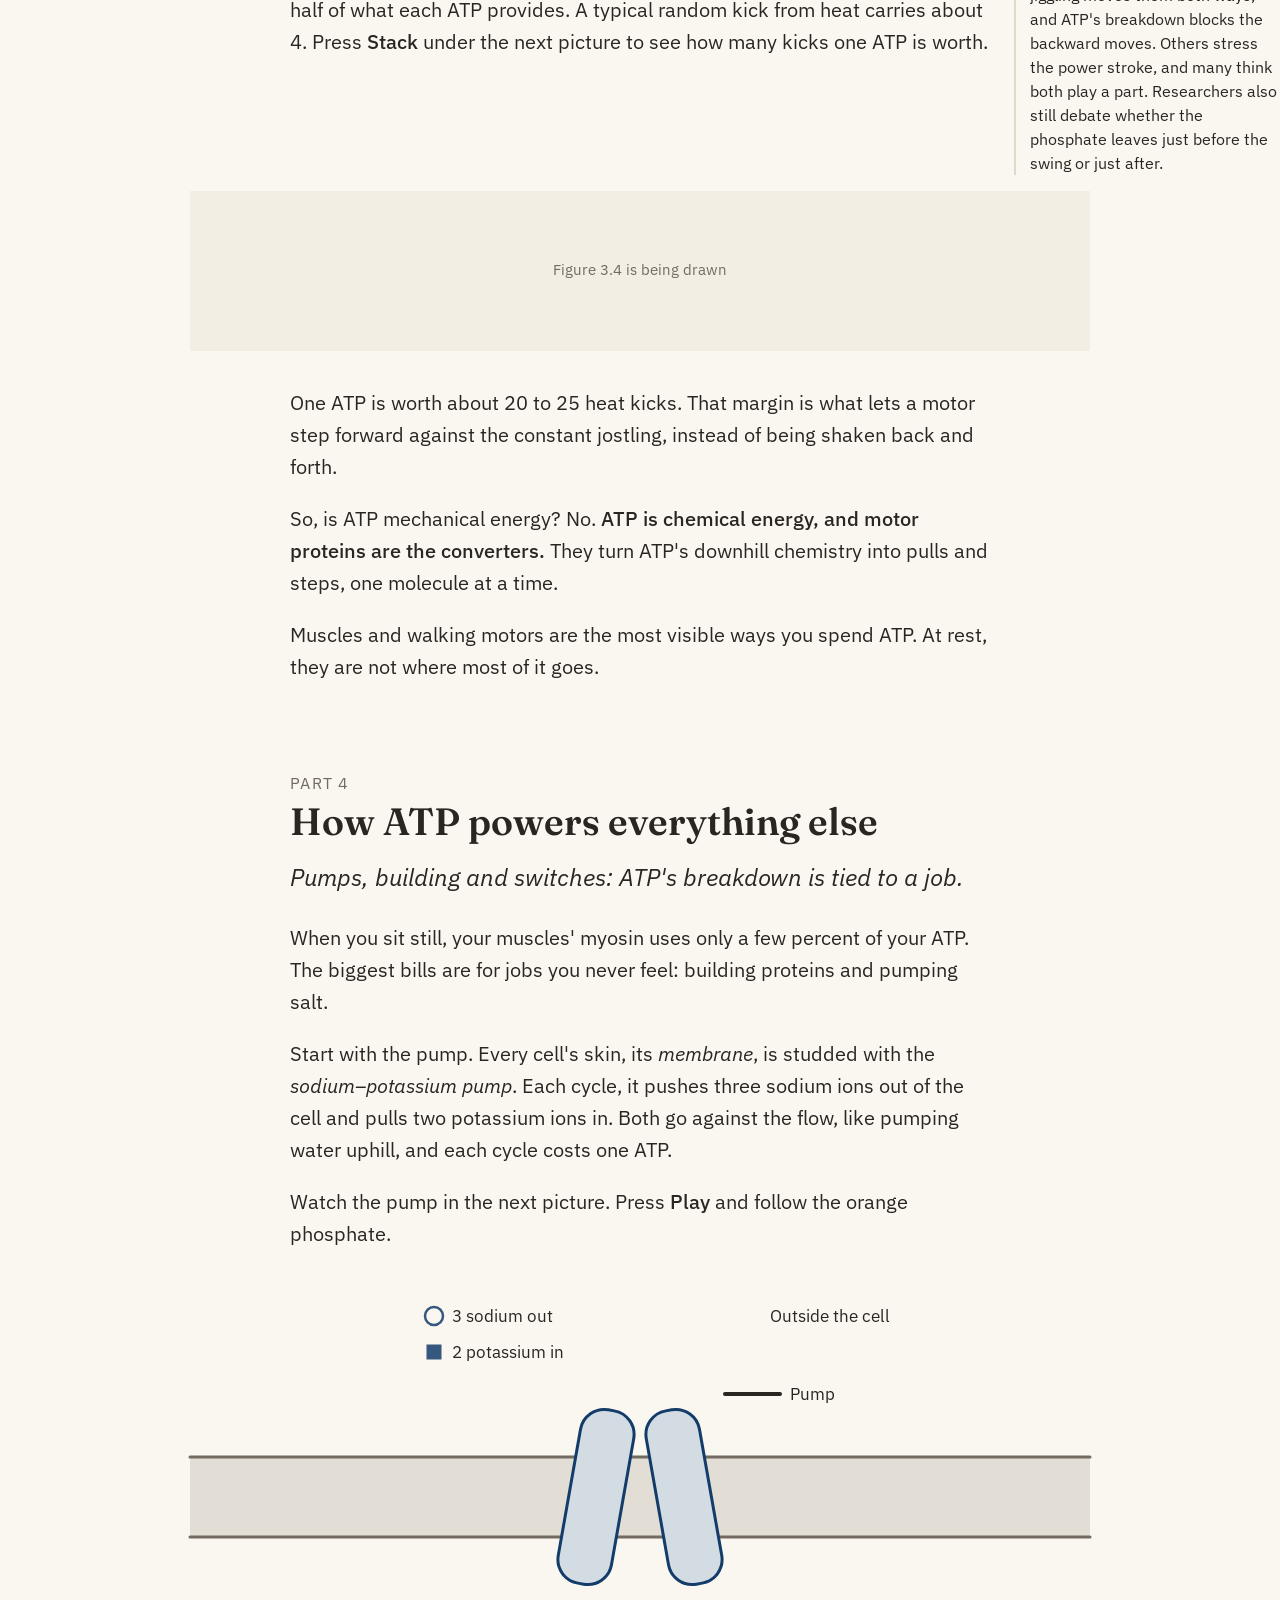
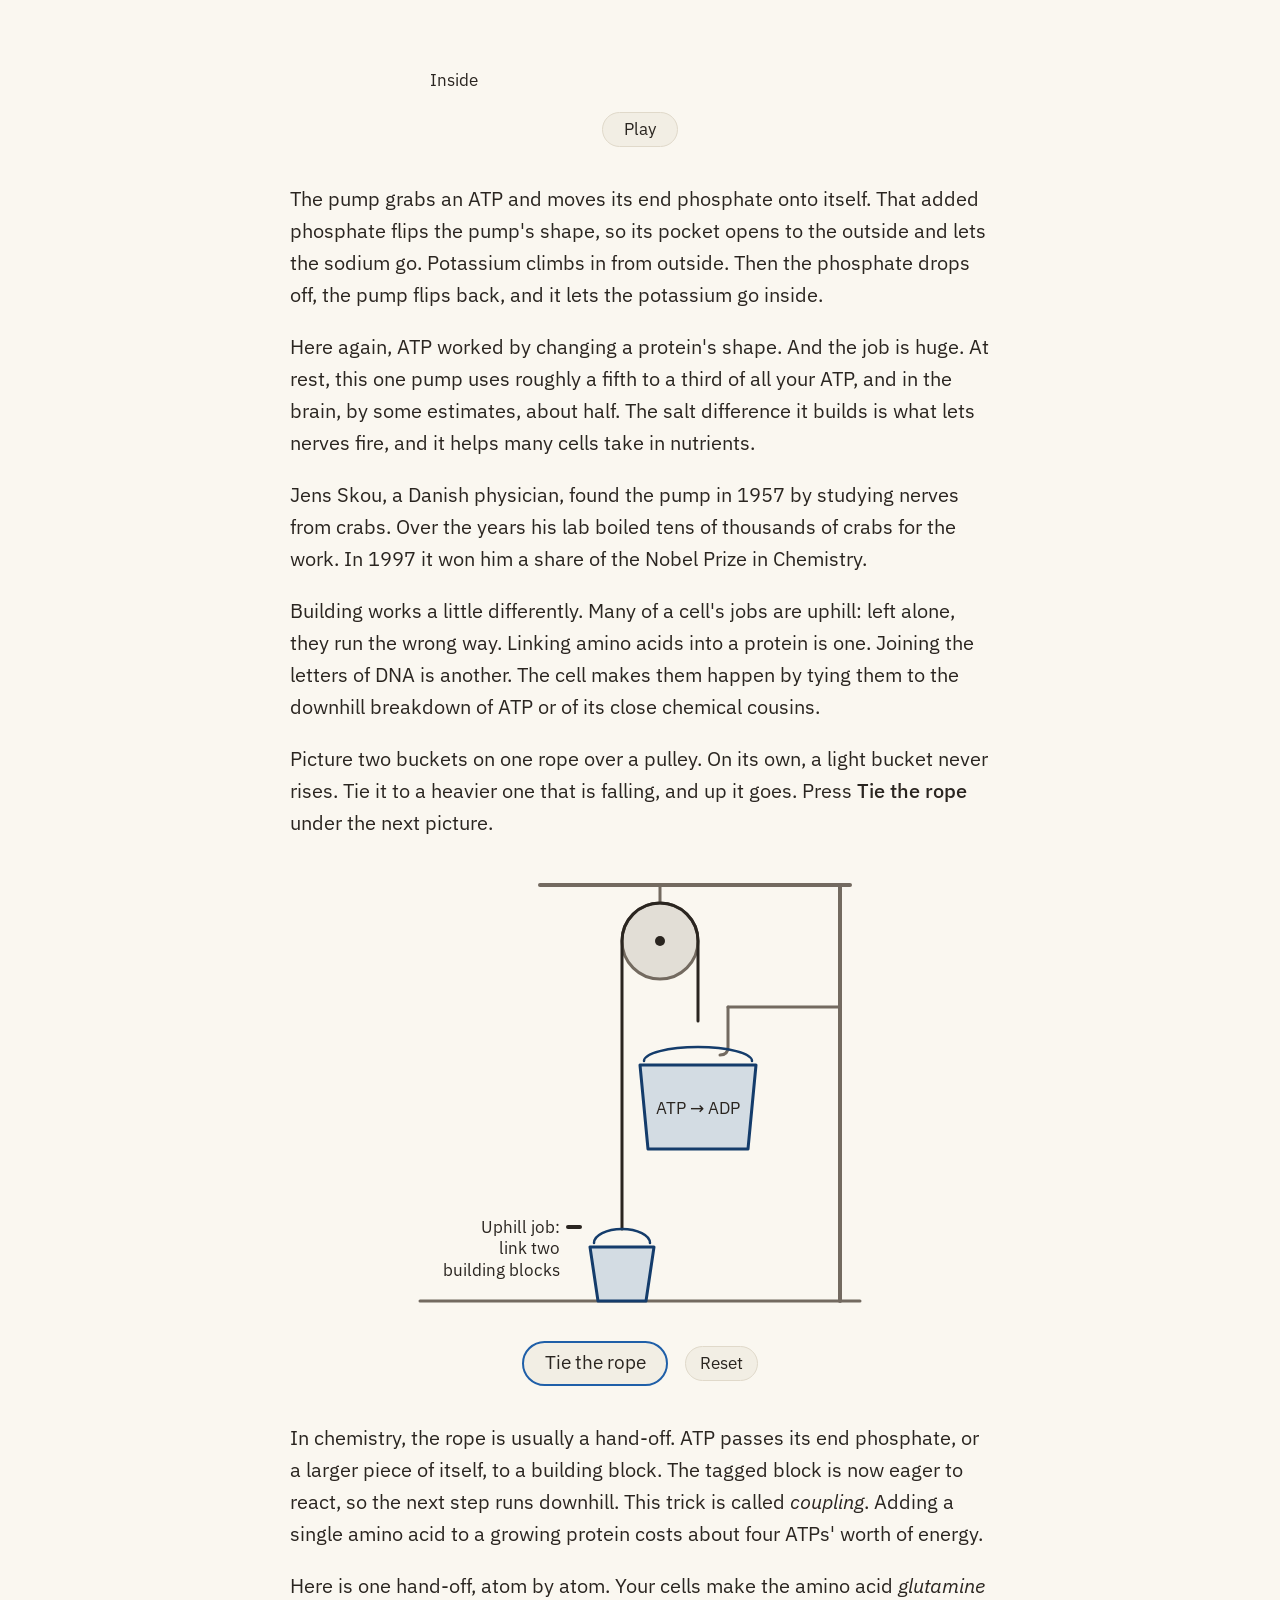
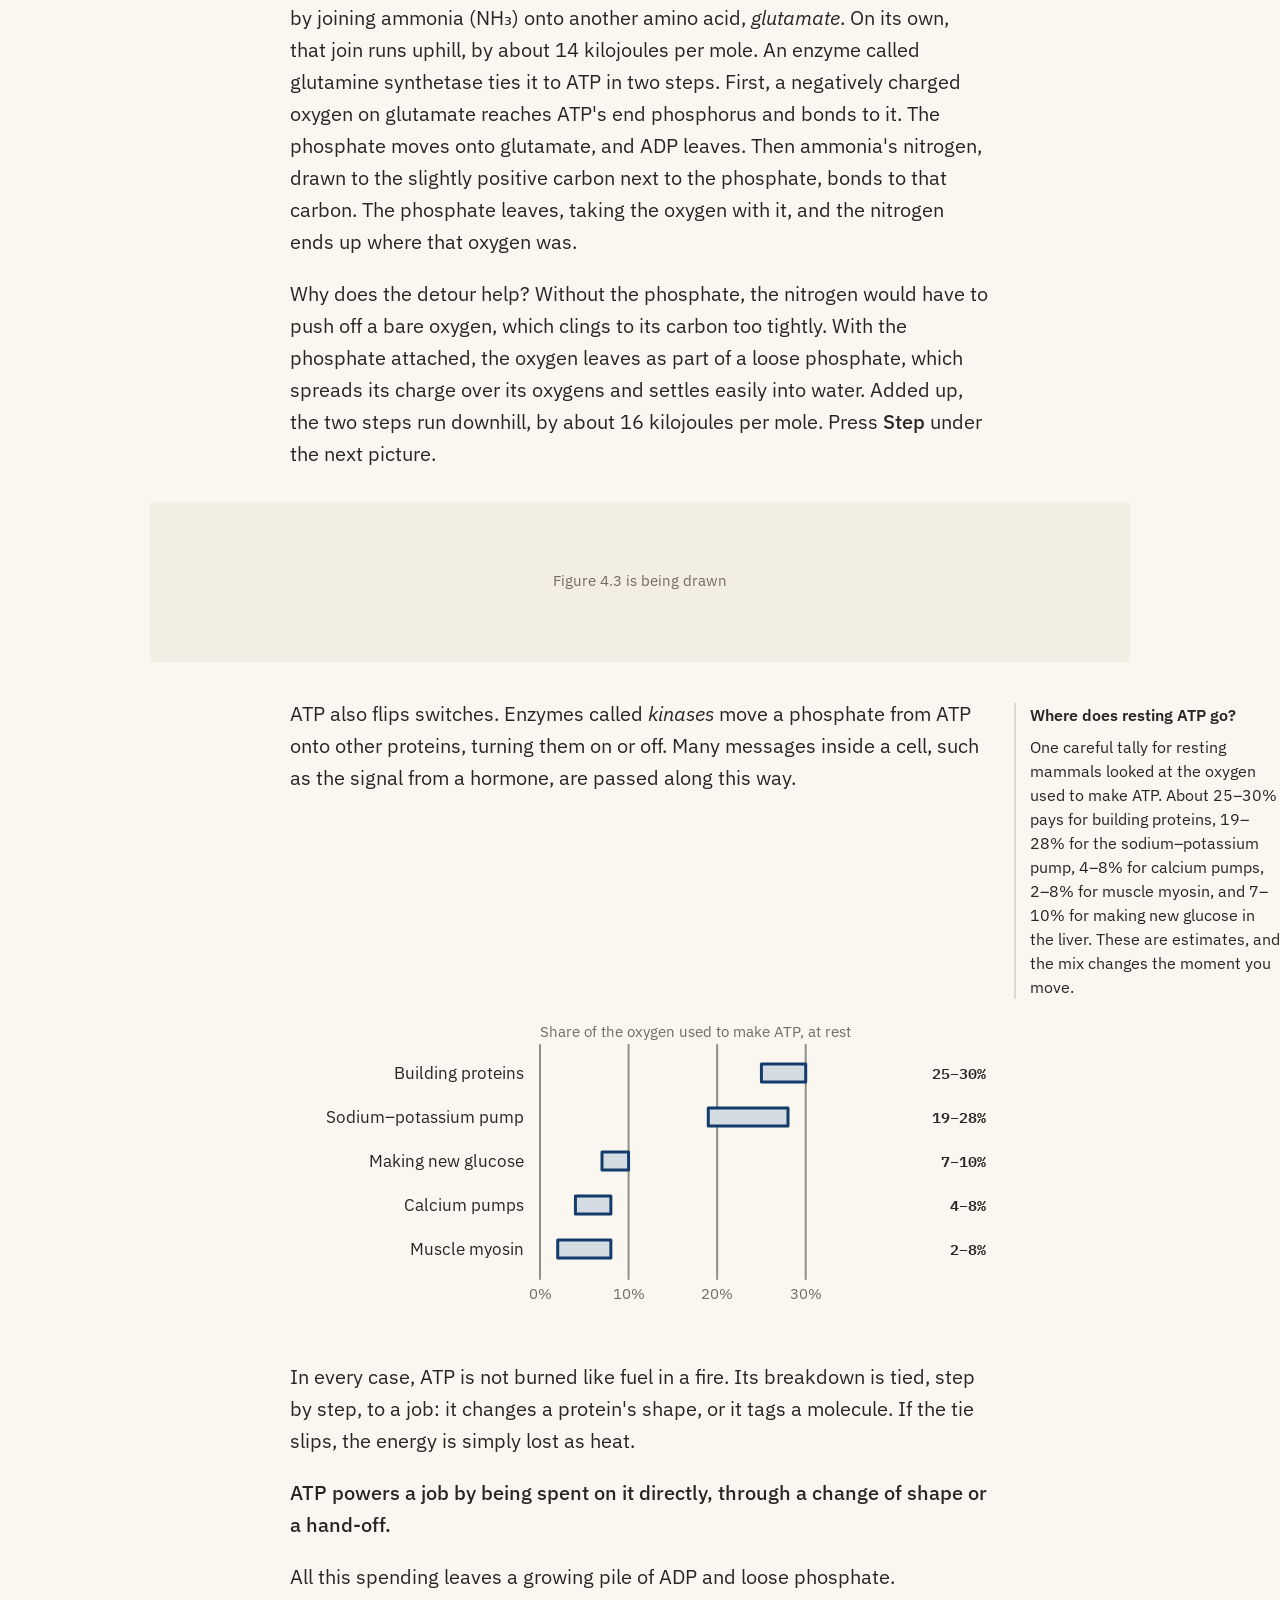
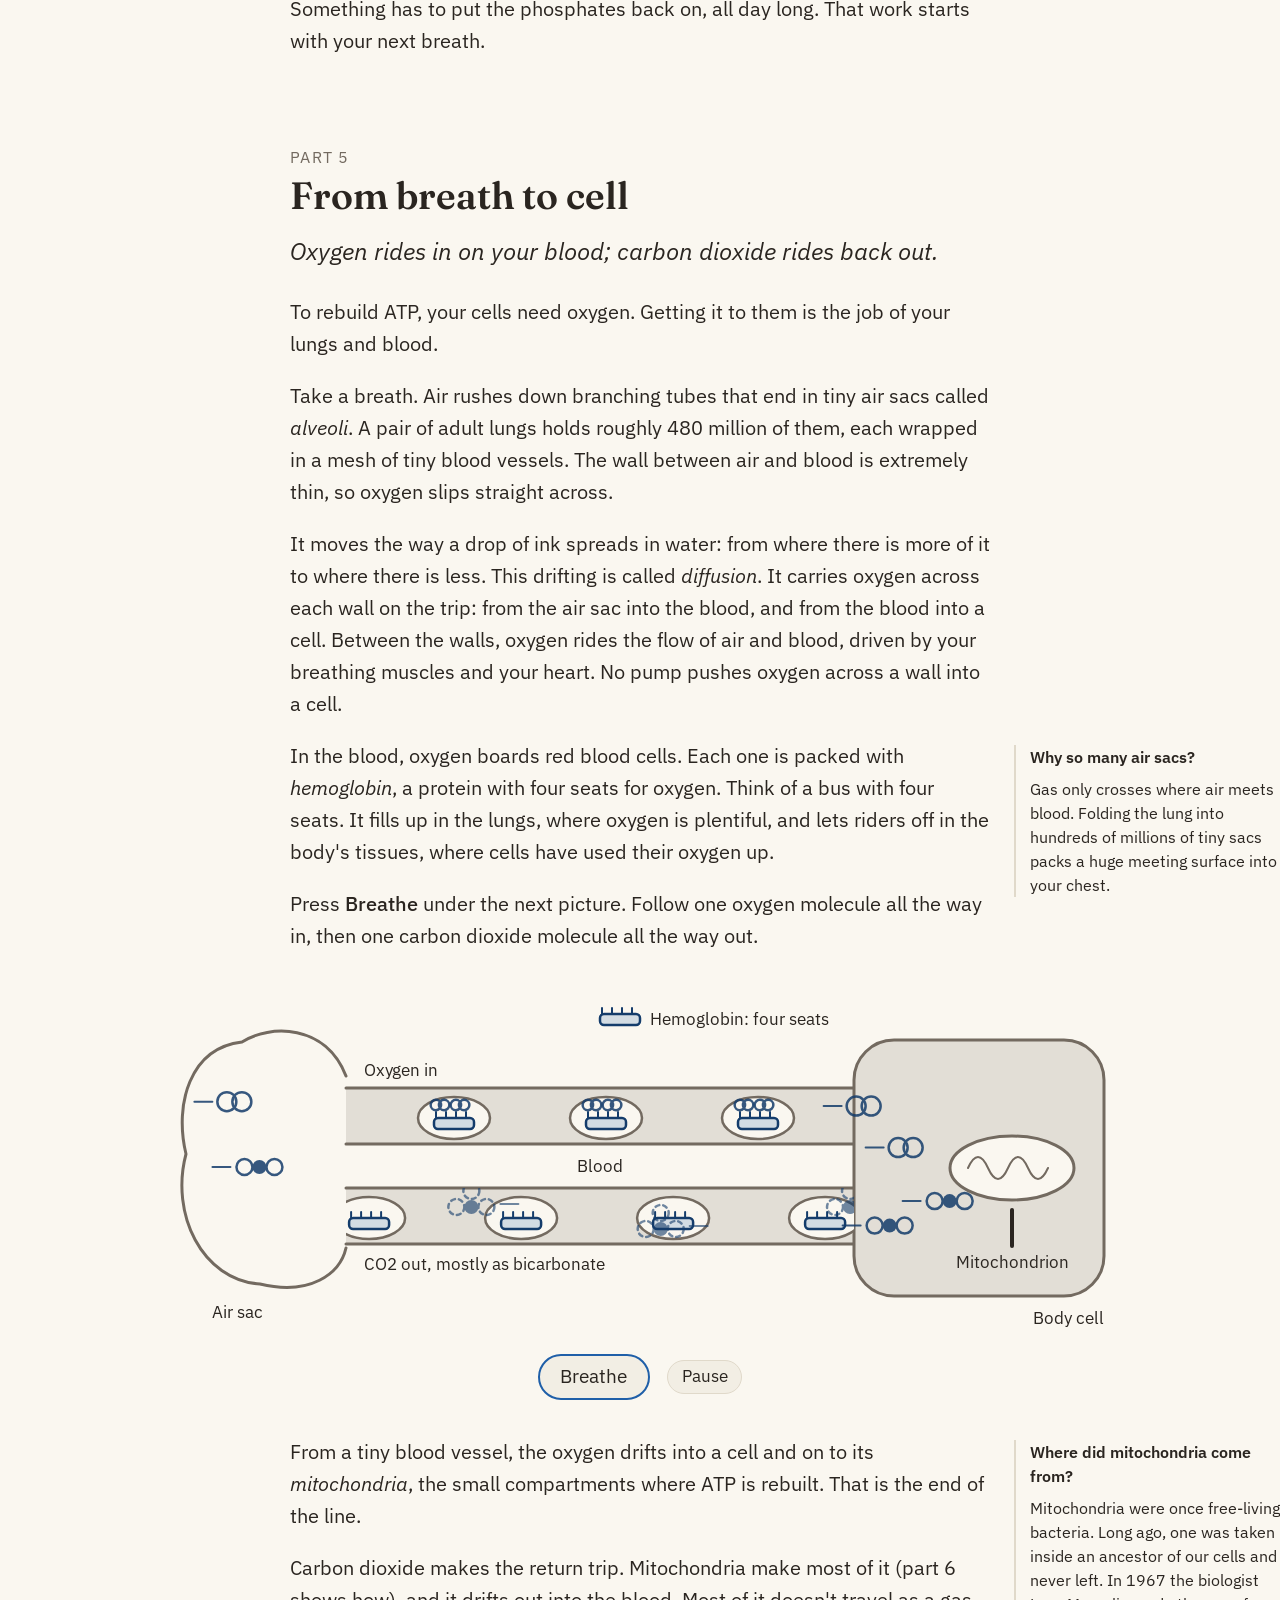
==== commit 9fe797ae: "Add the literal-energy passages to Parts 2-4 from the doc Electric forces, ATP atom by atom, the spl" ====
--- a/index.html
+++ b/index.html
@@ -95,15 +95,45 @@
 
   <p>The energy comes from the whole swap. ATP's three phosphates each carry negative charge, packed close in a row, and like charges push apart. Once the end phosphate is off, the two pieces stop crowding each other. The loose phosphate spreads its charge more evenly, and water wraps around both pieces more snugly. Together, ADP and phosphate sit lower in energy than ATP and water did.</p>
 
+  <p>Every push and pull in that swap is an electric force. An atom is a tiny, positive core wrapped in a cloud of negative electrons. Where the cloud is drawn a little to one side, that side carries a little charge. Opposite charges attract and like charges repel: the same force that makes a rubbed balloon cling to a wall. Nothing here is magnetic.</p>
+
+  <p>Here is ATP drawn atom by atom, in a shape it really takes. The hydrogen atoms are left out so the rest can be seen. Drag <b>Turn</b> under the next picture, or press <b>Edge on</b>, and look at the rings from the side.</p>
+
+  <figure class="fig fig-pending" id="atp-atoms" data-figure="2.1">
+  <div class="fig-art"><svg class="art" width="900" height="160" viewBox="0 0 900 160" role="img" aria-labelledby="atp-atoms-alt"><text x="450" y="84" text-anchor="middle" class="t-small t-muted">Figure 2.1 is being drawn</text></svg></div>
+  <p class="sr-only" id="atp-atoms-alt">ATP drawn atom by atom, without its hydrogens: a double ring, a five-sided sugar ring, and a tail of three phosphorus atoms, each wrapped in four oxygens, with four negative charges along the tail. As the molecule turns, the double ring seen edge-on becomes a single straight line of atoms, while the sugar shows one bent corner and the phosphates spread out in three dimensions.</p>
+</figure>
+
+  <div class="with-aside">
+    <aside class="aside" aria-label="Is ATP flat?">
+      <p class="aside-title"><span class="aside-label">More · </span>Is ATP flat?</p>
+      <p>Only in part. Adenine's two rings share a side and lie in one flat plane, like a hexagon and a pentagon cut from one sheet of paper. In the sugar ring, four atoms lie nearly flat and the fifth bends out, by about 0.05 nanometers. Each phosphorus sits at the center of four oxygens, which point to the corners of a pyramid with a triangular base, so the tail is fully three-dimensional. The joints between the parts can swivel, so the whole molecule bends into many shapes. ATP's shape was first measured, in a crystal, in 1970, by Olga Kennard and her colleagues.</p>
+    </aside>
+    <p>Now watch the swap itself. The next picture shows only the end of the tail. Press <b>Step</b> to go one stage at a time.</p>
+  </div>
+
+  <figure class="fig fig-pending" id="atp-split" data-figure="2.2">
+  <div class="fig-art"><svg class="art" width="900" height="160" viewBox="0 0 900 160" role="img" aria-labelledby="atp-split-alt"><text x="450" y="84" text-anchor="middle" class="t-small t-muted">Figure 2.2 is being drawn</text></svg></div>
+  <p class="sr-only" id="atp-split-alt">The end of ATP&#x27;s tail: two phosphorus atoms, each wrapped in oxygens, with negative charges crowded side by side. A water molecule&#x27;s oxygen bonds to the end phosphorus, the bond to its neighbor breaks, and a hydrogen ion leaves. Then the two pieces push apart, and nearby water molecules turn their hydrogen ends toward the negative pieces.</p>
+</figure>
+
+  <p>In a test tube, that is the end of the story. The pieces drift apart, and the energy they give up goes into the water around them: every molecule nearby ends up moving a little faster, in a random direction. That random motion is heat. A random shove pushes nothing anywhere in particular, so no machine can run on it. Part 3 shows how cells collect the energy instead.</p>
+
   <p>Picture a ball on a hill. The ball isn't special; nothing is hidden inside it. Its energy is in where it sits: high above the spot where it would end up if you let go.</p>
 
   <p>Now for the part many textbooks skip. Leave ATP in water long enough, and nearly all of it falls apart into ADP and phosphate. That resting point, where the reaction runs no further either way, is called <em>equilibrium</em>. At equilibrium there would be tens to hundreds of millions of ADP for every ATP.</p>
 
-  <p>Your cells never let it get there. In a resting muscle there are hundreds of ATP for each free ADP. The cell keeps the ball carried far up the hill.</p>
+  <div class="with-aside">
+    <aside class="aside" aria-label="What does balance look like up close?">
+      <p class="aside-title"><span class="aside-label">More · </span>What does balance look like up close?</p>
+      <p>It isn't a standstill. Molecules keep reacting both ways: ATP splits, and now and then ADP and phosphate join back up. At balance, the two happen equally often. A living cell keeps so much more ATP than ADP that splits far outnumber rejoins. Each split gives off about the same heat as it would in a test tube. What the lopsided mix adds is one-way traffic, so a machine tied to the reaction can work harder before it is pushed backward.</p>
+    </aside>
+    <p>Your cells never let it get there. In a resting muscle there are hundreds of ATP for each free ADP. The cell keeps the ball carried far up the hill.</p>
+  </div>
 
   <p>Drag the slider under the next picture from <b>Balance</b> toward <b>Living cell</b>, and watch how much energy each ATP has to offer.</p>
 
-  <figure class="fig" id="atp-hill" data-figure="2.1">
+  <figure class="fig" id="atp-hill" data-figure="2.3">
   <div class="fig-art"><svg class="art" width="900" height="420" viewBox="0 0 900 420" role="img" aria-labelledby="atp-hill-alt"></svg></div>
   <p class="sr-only" id="atp-hill-alt">A hill with a ball labeled ATP. A bracket from the bottom of the hill to the ball shows the energy on offer. At Balance the ball is at the bottom; at Lab standard it is partway up; at Living cell it is nearly twice as high.</p>
   <p class="sr-only" id="atp-hill-status" aria-live="polite"></p>
@@ -120,14 +150,20 @@
   </div>
 
   <div class="with-aside">
+    <aside class="aside" aria-label="What is free energy made of?">
+      <p class="aside-title"><span class="aside-label">More · </span>What is free energy made of?</p>
+      <p>Chemists split it in two. One part is the drop in electric energy: charges moving apart, and water clinging more snugly to the pieces. Under lab conditions this is about 20 of the 30 kilojoules, and it comes out as heat you could measure with a thermometer. The other part, about 10, comes from counting. Two pieces and a loose hydrogen ion can be arranged in many more ways than one ATP can, so random jostling lands on the split side more often. Chemists call this <em>entropy</em>.</p>
+    </aside>
+    <p>So what kind of energy is it? It is chemical energy: the energy of a reaction held far from balance. It is not mechanical energy, and it is not heat. Heat could not do this job anyway. An engine that runs on heat needs a hot side and a cold side, and a cell is nearly the same temperature all through.</p>
+  </div>
+
+  <div class="with-aside">
     <aside class="aside" aria-label="Then why say &quot;high-energy bond&quot;?">
       <p class="aside-title"><span class="aside-label">More · </span>Then why say "high-energy bond"?</p>
       <p>Biologists still use the phrase as shorthand for "this molecule gives up a lot of energy when split." Just remember that the energy belongs to the whole reaction and to the cell's mix, not to one bond.</p>
     </aside>
-    <p>So what kind of energy is it? It is chemical energy: the energy of a reaction held far from balance. It is not mechanical energy, and it is not heat. Heat could not do this job anyway. An engine that runs on heat needs a hot side and a cold side, and a cell is nearly the same temperature all through.</p>
-  </div>
-
-  <p><b>ATP's energy lies in how far the cell keeps it from balance, like a ball held high on a hill.</b> The cell's machines collect that energy by letting the ball roll down, but only while it pushes on them.</p>
+    <p><b>ATP's energy lies in how far the cell keeps it from balance, like a ball held high on a hill.</b> The cell's machines collect that energy by letting the ball roll down, but only while it pushes on them.</p>
+  </div>
 
   <p>A protein isn't a ball on a hill, though. So how does a chemical reaction become a pull?</p>
 </section>
@@ -156,19 +192,36 @@
     <li><b>Pull.</b> As the head lets go of the phosphate, it swings, dragging the actin with it. This swing is the <em>power stroke</em>. Then the head releases the ADP and stays stuck tight to the actin until a fresh ATP arrives.</li>
   </ol>
 
+  <p>Notice what ATP did. Binding it, splitting it and letting its pieces go acted like turning a key in a lock, again and again, flipping the head from one shape to the next. And because ATP's breakdown runs downhill, the cycle almost always runs one way: forward.</p>
+
+  <p>So when does the energy actually go in? Not at the split. In myosin's pocket, splitting ATP gives off almost nothing, and the pieces can even rejoin and split again before they leave. The energy is spent at two other moments: when ATP lands in the pocket, and when its pieces leave.</p>
+
+  <p>Both moments are electric. ATP's tail carries about four negative charges, and a magnesium ion with two positive charges rides along with it. The pocket is lined with positively charged and partly charged parts of the protein. When the tail lands, those parts are pulled in toward it, and two flexible loops close around the end phosphate. That pull bends the protein. The bend travels a few nanometers across the head, to a cleft that grips actin, and pries the cleft open. Press <b>Load ATP</b> under the next picture.</p>
+
+  <figure class="fig fig-pending" id="myosin-pocket" data-figure="3.2">
+  <div class="fig-art"><svg class="art" width="900" height="160" viewBox="0 0 900 160" role="img" aria-labelledby="myosin-pocket-alt"><text x="450" y="84" text-anchor="middle" class="t-small t-muted">Figure 3.2 is being drawn</text></svg></div>
+  <p class="sr-only" id="myosin-pocket-alt">A schematic myosin head under a strand of actin. When ATP&#x27;s negatively charged tail drops into a pocket near the bottom of the head, charged parts of the pocket and two loops are pulled in around it. The bend travels up through the head, a cleft at the top opens, and the head lets go of the actin.</p>
+</figure>
+
+  <div class="with-aside">
+    <aside class="aside" aria-label="How even is the split?">
+      <p class="aside-title"><span class="aside-label">More · </span>How even is the split?</p>
+      <p>Free in water, splitting ATP runs almost entirely one way, as Part 2 showed. In myosin's pocket it is close to even: at balance there are only about one to ten split ATP for each whole one. So the split itself barely changes the energy there. The big drops come when ATP binds and when its pieces leave.</p>
+    </aside>
+    <p>Heat shakes the protein the whole time, flexing it this way and that. The electric pulls decide which shape is lowest in energy at each moment: gripping actin while the pocket is empty, letting go while ATP sits in it, swinging as the phosphate leaves. The shaking finds that shape, and the protein settles into it. ATP decides which shape wins, step by step, and the order of the steps makes the cycle run one way.</p>
+  </div>
+
   <div class="with-aside">
     <aside class="aside" aria-label="Why do bodies stiffen after death?">
       <p class="aside-title"><span class="aside-label">More · </span>Why do bodies stiffen after death?</p>
       <p>Without ATP, myosin heads can't let go of actin. After death the ATP runs out, the heads lock on, and the muscles go rigid. This is <em>rigor mortis</em>. It fades later, as the muscle proteins themselves break down.</p>
     </aside>
-    <p>Notice what ATP did. Binding it, splitting it and letting its pieces go acted like turning a key in a lock, again and again, flipping the head from one shape to the next. And because ATP's breakdown runs downhill, the cycle almost always runs one way: forward.</p>
-  </div>
-
-  <p>Proteins that work like this are called <em>motor proteins</em>. They take ATP's chemical energy and turn it into motion.</p>
+    <p>Proteins that work like this are called <em>motor proteins</em>. They take ATP's chemical energy and turn it into motion.</p>
+  </div>
 
   <p>The same trick moves cargo inside your cells. <em>Kinesin</em> is a motor with two feet that walks along thin tracks called microtubules, hauling packages from one part of a cell to another. In 1997 Mark Schnitzer and Steven Block, at Princeton, showed that kinesin uses one ATP for every 8-nanometer step. That is about a ten-thousandth of the width of a human hair.</p>
 
-  <figure class="fig" id="kinesin-walk" data-figure="3.2">
+  <figure class="fig" id="kinesin-walk" data-figure="3.3">
   <div class="fig-art"><svg class="art" width="980" height="300" viewBox="0 0 980 300" role="img" aria-labelledby="kinesin-walk-alt"></svg></div>
   <p class="sr-only" id="kinesin-walk-alt">A two-footed motor walking along a striped track, towing a round package. Each time a back foot swings to the front, one ATP is used and its foot lands two stripes ahead, while the motor&#x27;s body moves one stripe, 8 nanometers. A counter keeps the tally.</p>
   <p class="fig-counter counter" id="kinesin-walk-counter" aria-live="off"></p>
@@ -182,8 +235,17 @@
       <p class="aside-title"><span class="aside-label">More · </span>Is it really a "stroke"?</p>
       <p>Not everyone agrees on the details. Water molecules strike a protein trillions of times a second, jiggling it back and forth. Some biophysicists argue that motors work mostly as ratchets: the jiggling moves them both ways, and ATP's breakdown blocks the backward moves. Others stress the power stroke, and many think both play a part. Researchers also still debate whether the phosphate leaves just before the swing or just after.</p>
     </aside>
-    <p>So, is ATP mechanical energy? No. <b>ATP is chemical energy, and motor proteins are the converters.</b> They turn ATP's downhill chemistry into pulls and steps, one molecule at a time.</p>
-  </div>
+    <p>How much is one ATP worth, in the motor's own world? Forces there are measured in <em>piconewtons</em>, trillionths of a newton, and distances in nanometers. A force times the distance it pushes is energy, so a piconewton-nanometer is a unit of energy, a tiny one. Splitting one ATP inside a cell releases about 80 to 110 of them. Kinesin, pulling as hard as it can, about 6 to 7 piconewtons over each 8-nanometer step, does up to about 56: more than half of what each ATP provides. A typical random kick from heat carries about 4. Press <b>Stack</b> under the next picture to see how many kicks one ATP is worth.</p>
+  </div>
+
+  <figure class="fig fig-pending" id="energy-scale" data-figure="3.4">
+  <div class="fig-art"><svg class="art" width="900" height="160" viewBox="0 0 900 160" role="img" aria-labelledby="energy-scale-alt"><text x="450" y="84" text-anchor="middle" class="t-small t-muted">Figure 3.4 is being drawn</text></svg></div>
+  <p class="sr-only" id="energy-scale-alt">Three bars on one scale of energy per molecule. A random heat kick is a sliver, about 4 piconewton-nanometers. Kinesin&#x27;s hardest step is about 56. One ATP spent in a cell is 80 to 110. Laid end to end, about 20 to 25 heat kicks match one ATP.</p>
+</figure>
+
+  <p>One ATP is worth about 20 to 25 heat kicks. That margin is what lets a motor step forward against the constant jostling, instead of being shaken back and forth.</p>
+
+  <p>So, is ATP mechanical energy? No. <b>ATP is chemical energy, and motor proteins are the converters.</b> They turn ATP's downhill chemistry into pulls and steps, one molecule at a time.</p>
 
   <p>Muscles and walking motors are the most visible ways you spend ATP. At rest, they are not where most of it goes.</p>
 </section>
@@ -225,6 +287,15 @@
 
   <p>In chemistry, the rope is usually a hand-off. ATP passes its end phosphate, or a larger piece of itself, to a building block. The tagged block is now eager to react, so the next step runs downhill. This trick is called <em>coupling</em>. Adding a single amino acid to a growing protein costs about four ATPs' worth of energy.</p>
 
+  <p>Here is one hand-off, atom by atom. Your cells make the amino acid <em>glutamine</em> by joining ammonia (NH₃) onto another amino acid, <em>glutamate</em>. On its own, that join runs uphill, by about 14 kilojoules per mole. An enzyme called glutamine synthetase ties it to ATP in two steps. First, a negatively charged oxygen on glutamate reaches ATP's end phosphorus and bonds to it. The phosphate moves onto glutamate, and ADP leaves. Then ammonia's nitrogen, drawn to the slightly positive carbon next to the phosphate, bonds to that carbon. The phosphate leaves, taking the oxygen with it, and the nitrogen ends up where that oxygen was.</p>
+
+  <p>Why does the detour help? Without the phosphate, the nitrogen would have to push off a bare oxygen, which clings to its carbon too tightly. With the phosphate attached, the oxygen leaves as part of a loose phosphate, which spreads its charge over its oxygens and settles easily into water. Added up, the two steps run downhill, by about 16 kilojoules per mole. Press <b>Step</b> under the next picture.</p>
+
+  <figure class="fig fig-pending" id="phosphate-handoff" data-figure="4.3">
+  <div class="fig-art"><svg class="art" width="980" height="160" viewBox="0 0 980 160" role="img" aria-labelledby="phosphate-handoff-alt"><text x="490" y="84" text-anchor="middle" class="t-small t-muted">Figure 4.3 is being drawn</text></svg></div>
+  <p class="sr-only" id="phosphate-handoff-alt">Atoms drawn as labeled circles. A negatively charged oxygen on glutamate bonds to the end phosphorus of ATP, taking the phosphate and sending ADP away. Ammonia&#x27;s nitrogen then bonds to the carbon next to it. The phosphate leaves, carrying that oxygen away, and the nitrogen is left where the oxygen was, making glutamine.</p>
+</figure>
+
   <div class="with-aside">
     <aside class="aside" aria-label="Where does resting ATP go?">
       <p class="aside-title"><span class="aside-label">More · </span>Where does resting ATP go?</p>
@@ -233,7 +304,7 @@
     <p>ATP also flips switches. Enzymes called <em>kinases</em> move a phosphate from ATP onto other proteins, turning them on or off. Many messages inside a cell, such as the signal from a hormone, are passed along this way.</p>
   </div>
 
-  <figure class="fig" id="atp-budget" data-figure="4.3">
+  <figure class="fig" id="atp-budget" data-figure="4.4">
   <div class="fig-art"><svg class="art" width="700" height="300" viewBox="0 0 700 300" role="img" aria-labelledby="atp-budget-alt"></svg></div>
   <p class="sr-only" id="atp-budget-alt">Five horizontal range bars, one per job, for resting mammals: building proteins 25 to 30 percent, the sodium–potassium pump 19 to 28, calcium pumps 4 to 8, muscle myosin 2 to 8, and making new glucose 7 to 10.</p>
   <p class="sr-only" id="atp-budget-status" aria-live="polite"></p>
@@ -526,6 +597,24 @@
         <li><a href="https://www.ebi.ac.uk/pdbsum/8h9f">Lai et al. 2023, Mol Cell 83:2137 (PDB 8H9F)</a> <span class="src-parts">(part 8)</span></li>
         <li><a href="https://pmc.ncbi.nlm.nih.gov/articles/PMC4640650">Preiss et al. 2015, Sci Adv 1:e1500106</a> <span class="src-parts">(part 8)</span></li>
         <li><a href="https://life.scnu.edu.cn/biology/jpkc/xbswx/ckwx/5/Direct%20Observation%20of%20the%20Rotation%20of%20e%20Subunit%20in%20F1-ATPase.pdf">Kato-Yamada et al. 1998, J Biol Chem</a>; <a href="https://kaken.nii.ac.jp/en/grant/KAKENHI-PROJECT-07458158">KAKEN report</a> <span class="src-parts">(part 8)</span></li>
+        <li><a href="https://www.nature.com/articles/225333a0">Kennard et al. 1970, Nature 225:333</a> <span class="src-parts">(part 2)</span></li>
+        <li><a href="https://www.tud.ttu.ee/im/Tonu.Reintamm/shabarova/7.1.html">Shabarova &amp; Bogdanov, Advanced Organic Chemistry of Nucleic Acids, §7.1</a> <span class="src-parts">(part 2)</span></li>
+        <li><a href="https://www.inchm.bris.ac.uk/schools/vsepr/examples/po4.htm">University of Bristol, VSEPR: phosphate</a> <span class="src-parts">(part 2)</span></li>
+        <li><a href="https://www.rdkit.org/">RDKit (ETKDG and MMFF94)</a> <span class="src-parts">(part 2)</span></li>
+        <li><a href="https://pubmed.ncbi.nlm.nih.gov/3528161/">Gajewski, Steckler &amp; Goldberg 1986, J Biol Chem 261:12733</a> <span class="src-parts">(part 2)</span></li>
+        <li><a href="https://bio.libretexts.org/Courses/University_of_California_Davis/BIS_2A%3A_Introductory_Biology_-_Molecules_to_Cell/BIS_2A%3A_Introductory_Biology_(Easlon)/Readings/07.4%3A_Chemical_EquilibriumPart_2%3A_Free_Energy">LibreTexts BIS 2A: Chemical equilibrium, part 2: free energy</a> <span class="src-parts">(part 2)</span></li>
+        <li><a href="http://digfir-published.macmillanusa.com/berg8e/berg8e_ch9_5.html">Berg et al., Biochemistry 8e, §9.5</a> <span class="src-parts">(part 3)</span></li>
+        <li><a href="https://pmc.ncbi.nlm.nih.gov/articles/PMC2921708">De La Cruz &amp; Ostap 2009, Methods in Enzymology</a> <span class="src-parts">(part 3)</span></li>
+        <li><a href="https://pmc.ncbi.nlm.nih.gov/articles/PMC5334417">Zhang &amp; Feng 2016, Biophysics Reports 2:87</a> <span class="src-parts">(part 3)</span></li>
+        <li><a href="https://kar.kent.ac.uk/id/document/46117">Geeves 2016, Biopolymers 105:483</a> <span class="src-parts">(part 3)</span></li>
+        <li><a href="https://elifesciences.org/articles/37373">Shalaeva et al. 2018, eLife 7:e37373</a> <span class="src-parts">(part 3)</span></li>
+        <li><a href="https://www.nature.com/articles/22146">Visscher, Schnitzer &amp; Block 1999, Nature 400:184</a> <span class="src-parts">(part 3)</span></li>
+        <li><a href="https://pmc.ncbi.nlm.nih.gov/articles/PMC1301976">Holzwarth, Bonin &amp; Hill 2002, Biophys J 82:1784</a> <span class="src-parts">(part 3)</span></li>
+        <li><a href="https://bionumbers.hms.harvard.edu/bionumber.aspx?id=107841">BioNumbers 107841: kT</a> <span class="src-parts">(part 3)</span></li>
+        <li><a href="https://physicstoday.aip.org/features/energetics-and-forces-in-living-cells">Physics Today 2015: Energetics and forces in living cells</a> <span class="src-parts">(part 3)</span></li>
+        <li><a href="https://pearson.com/channels/general-chemistry/exam-prep/asset/1150ff0b">Pearson practice problem: glutamate to glutamine</a> <span class="src-parts">(part 4)</span></li>
+        <li><a href="https://eisenberglab.mbi.ucla.edu/Reprints/Gill,%20Crystal%20Structure%20of%20Phosphinothricin,%20Biochemistry,%202001.pdf">Gill &amp; Eisenberg 2001, Biochemistry</a> <span class="src-parts">(part 4)</span></li>
+        <li><a href="https://agris.fao.org/search/en/records/65df660c4c5aef494fe2723e">Moreira, Ramos &amp; Fernandes 2017, QM/MM study of glutamine synthetase</a> <span class="src-parts">(part 4)</span></li>
     </ul>
   </footer>
 </article>
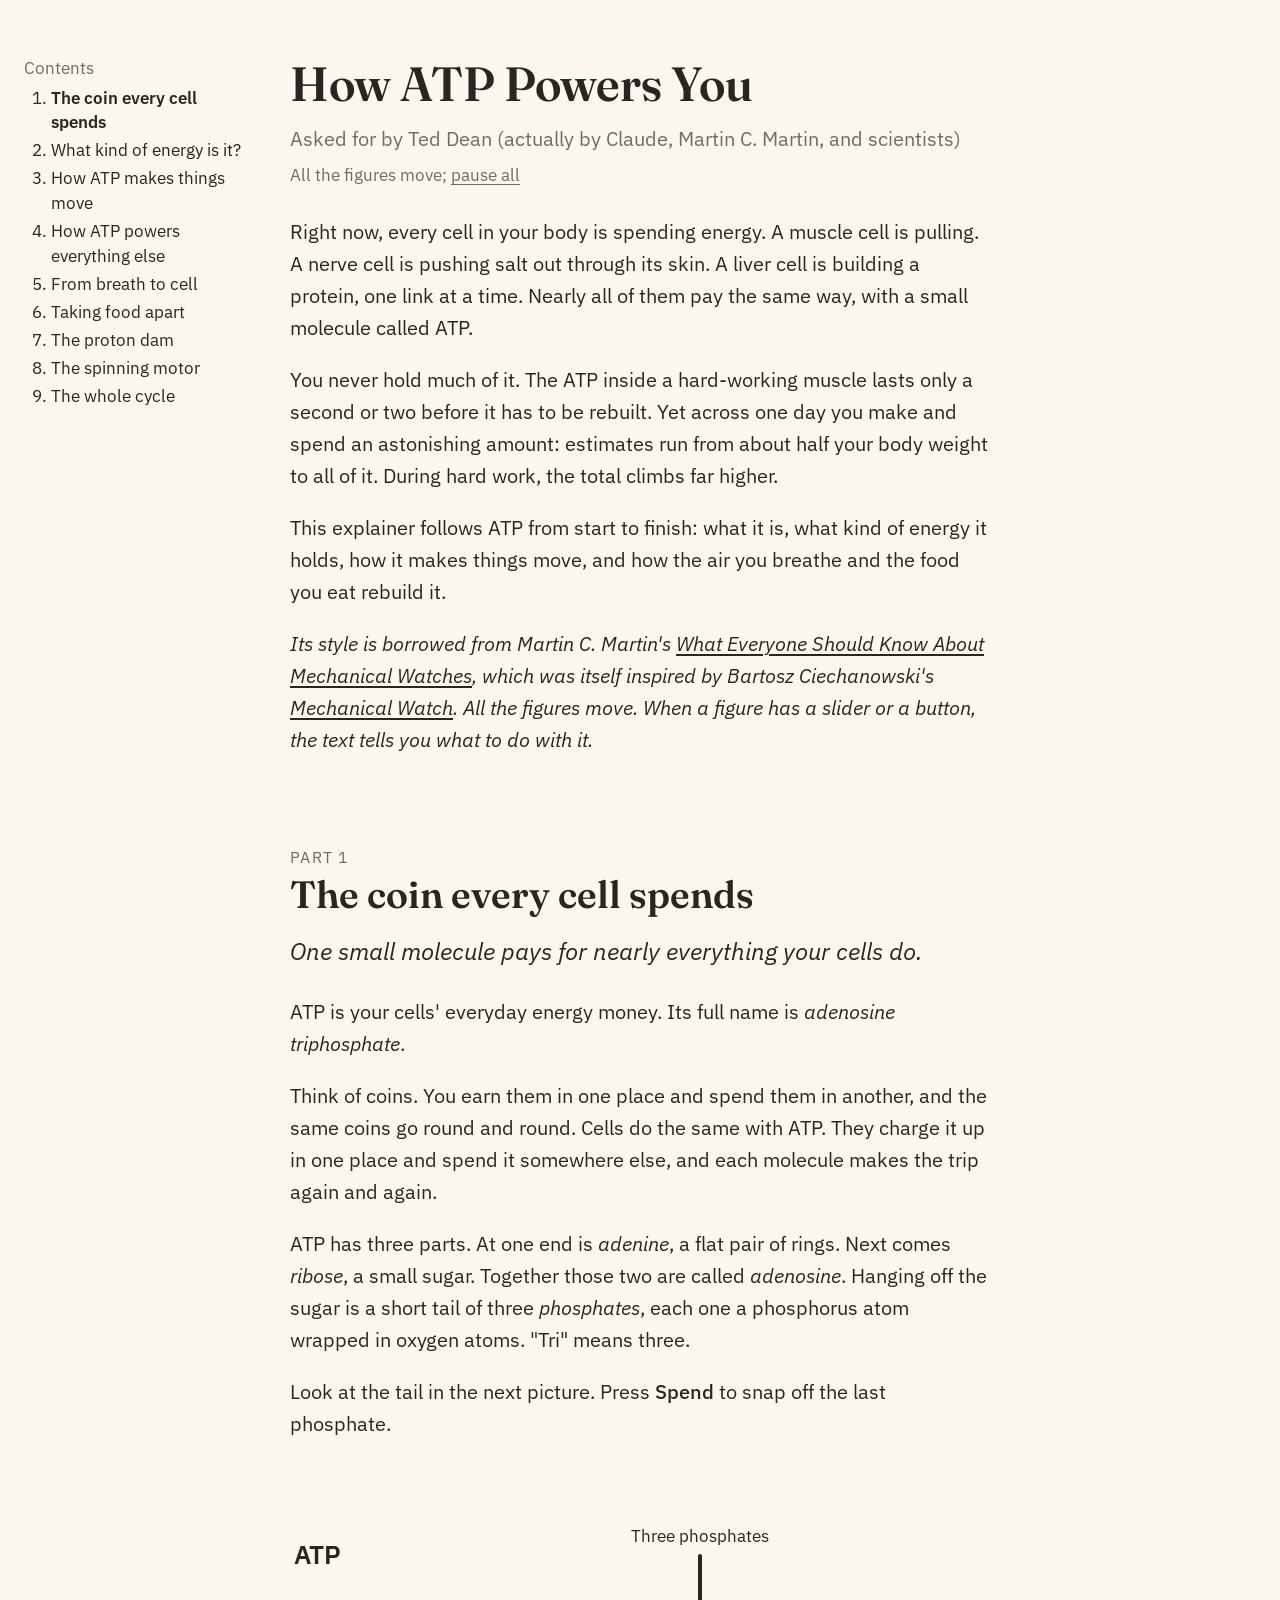
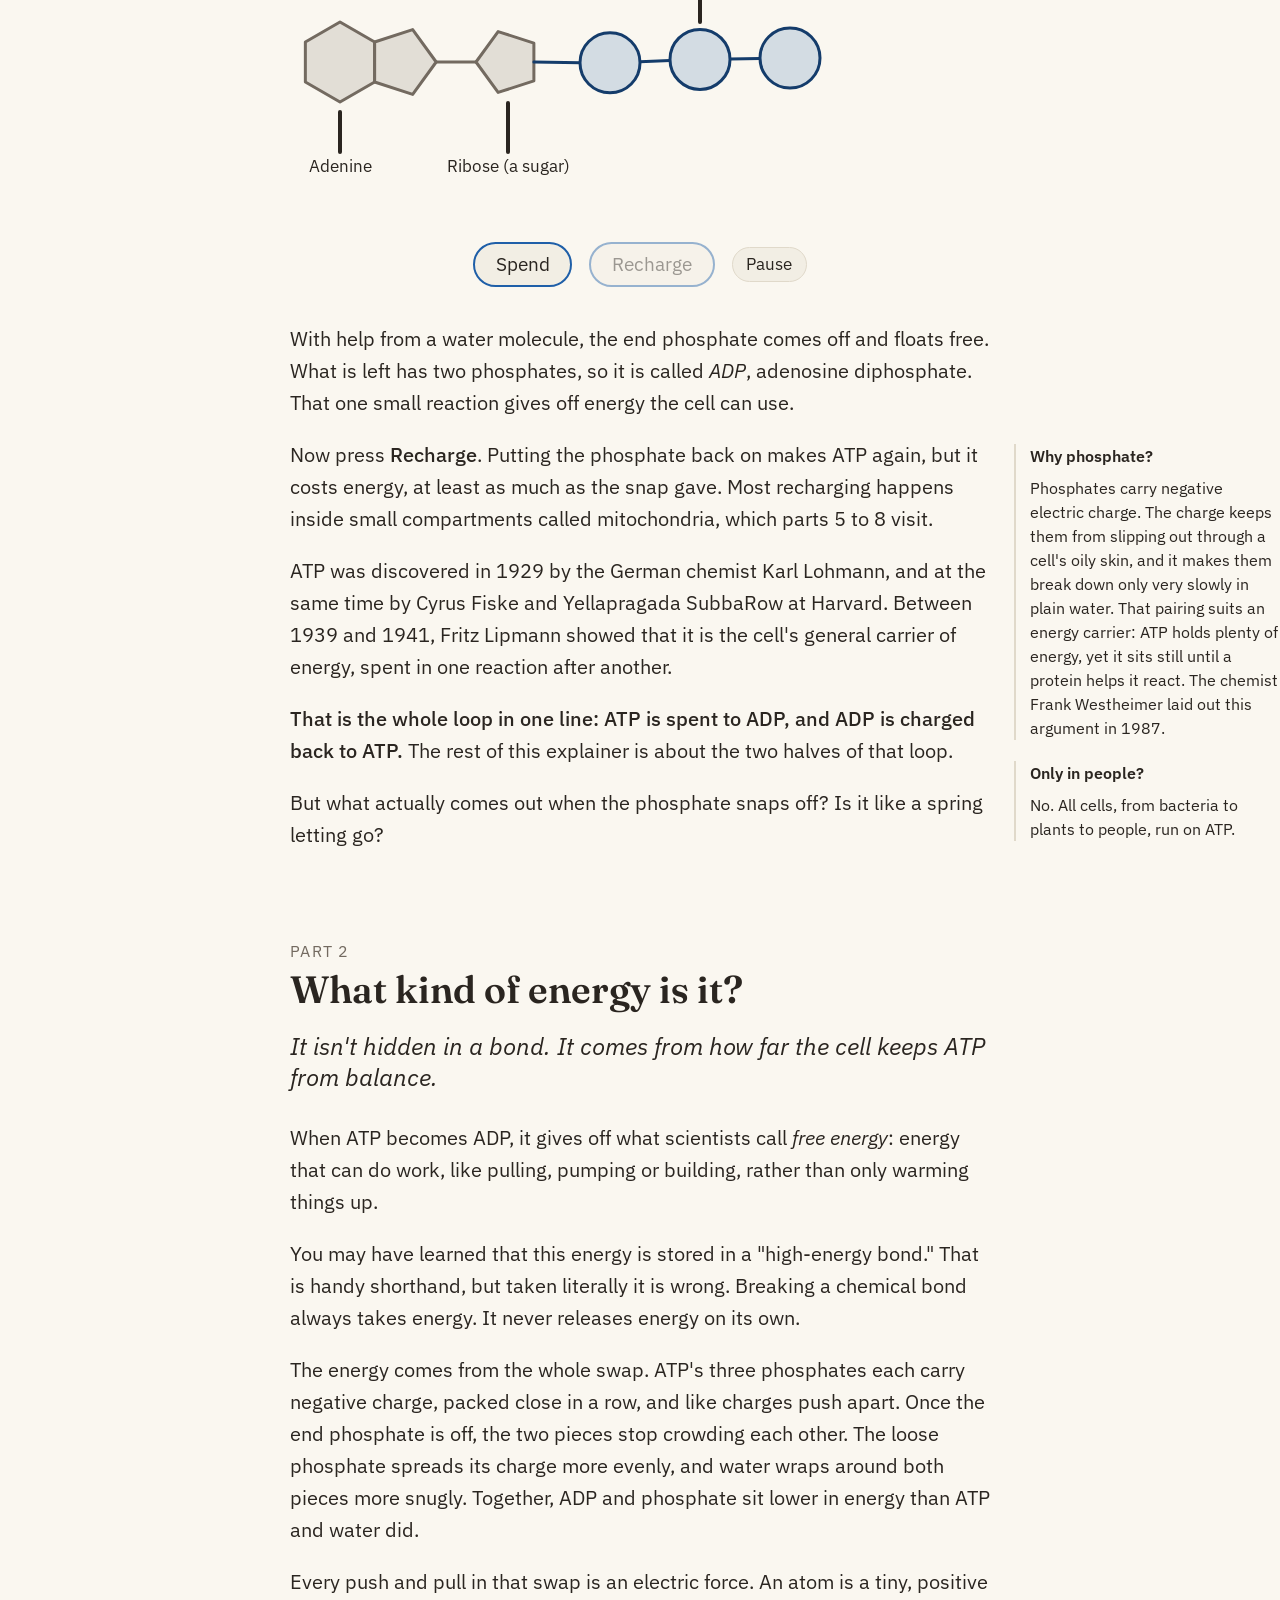
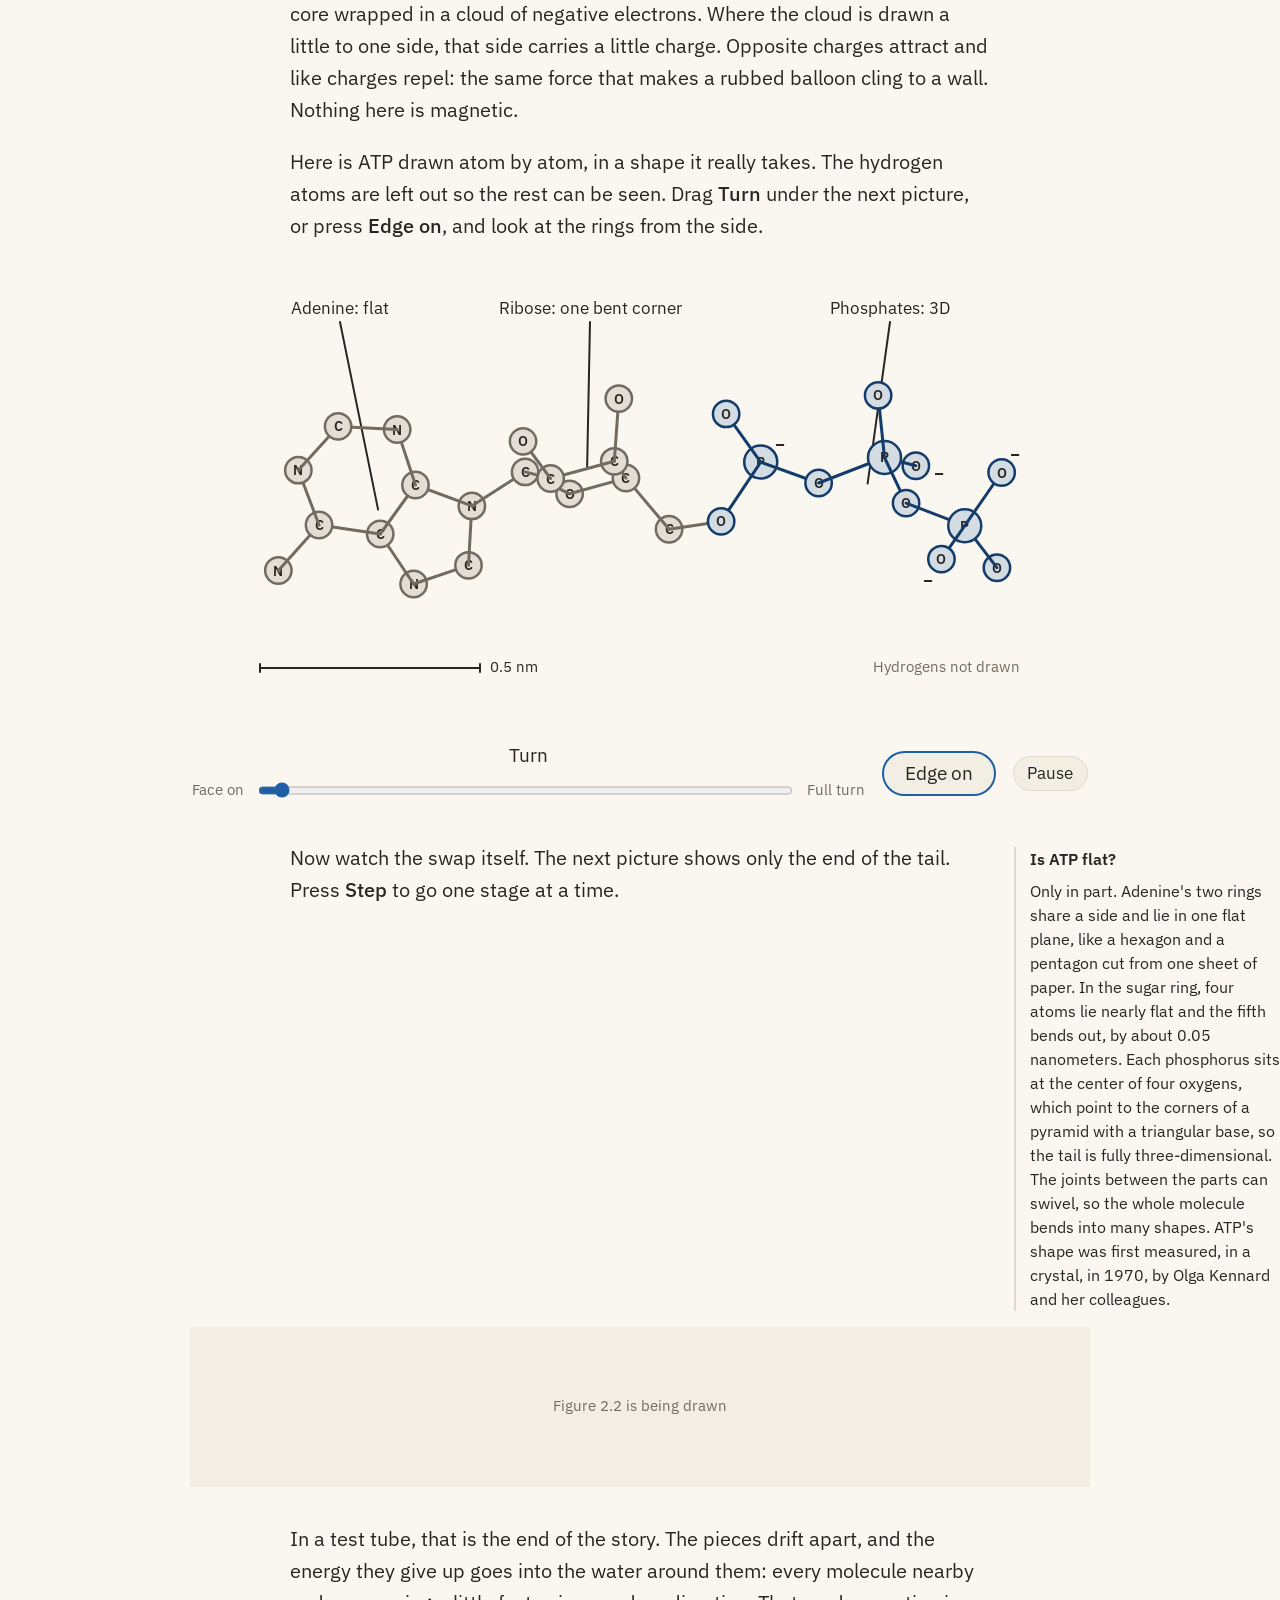
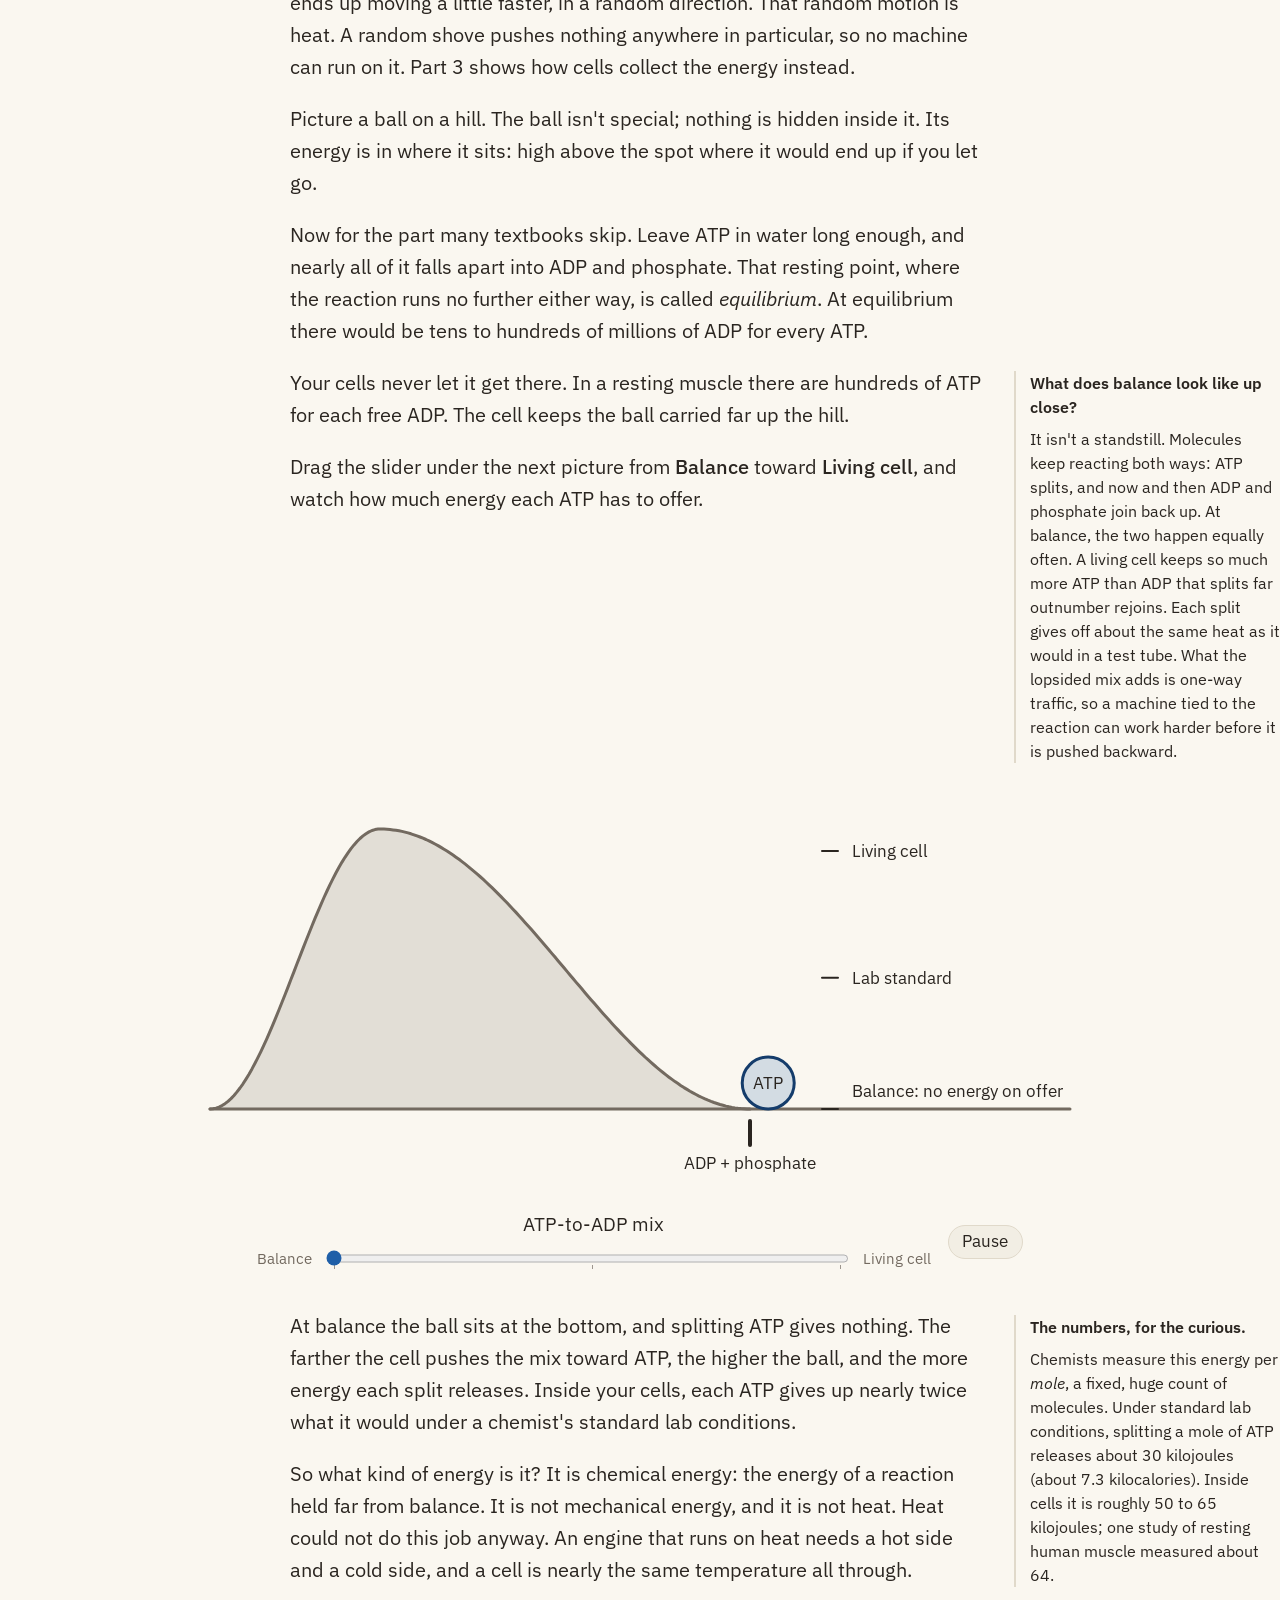
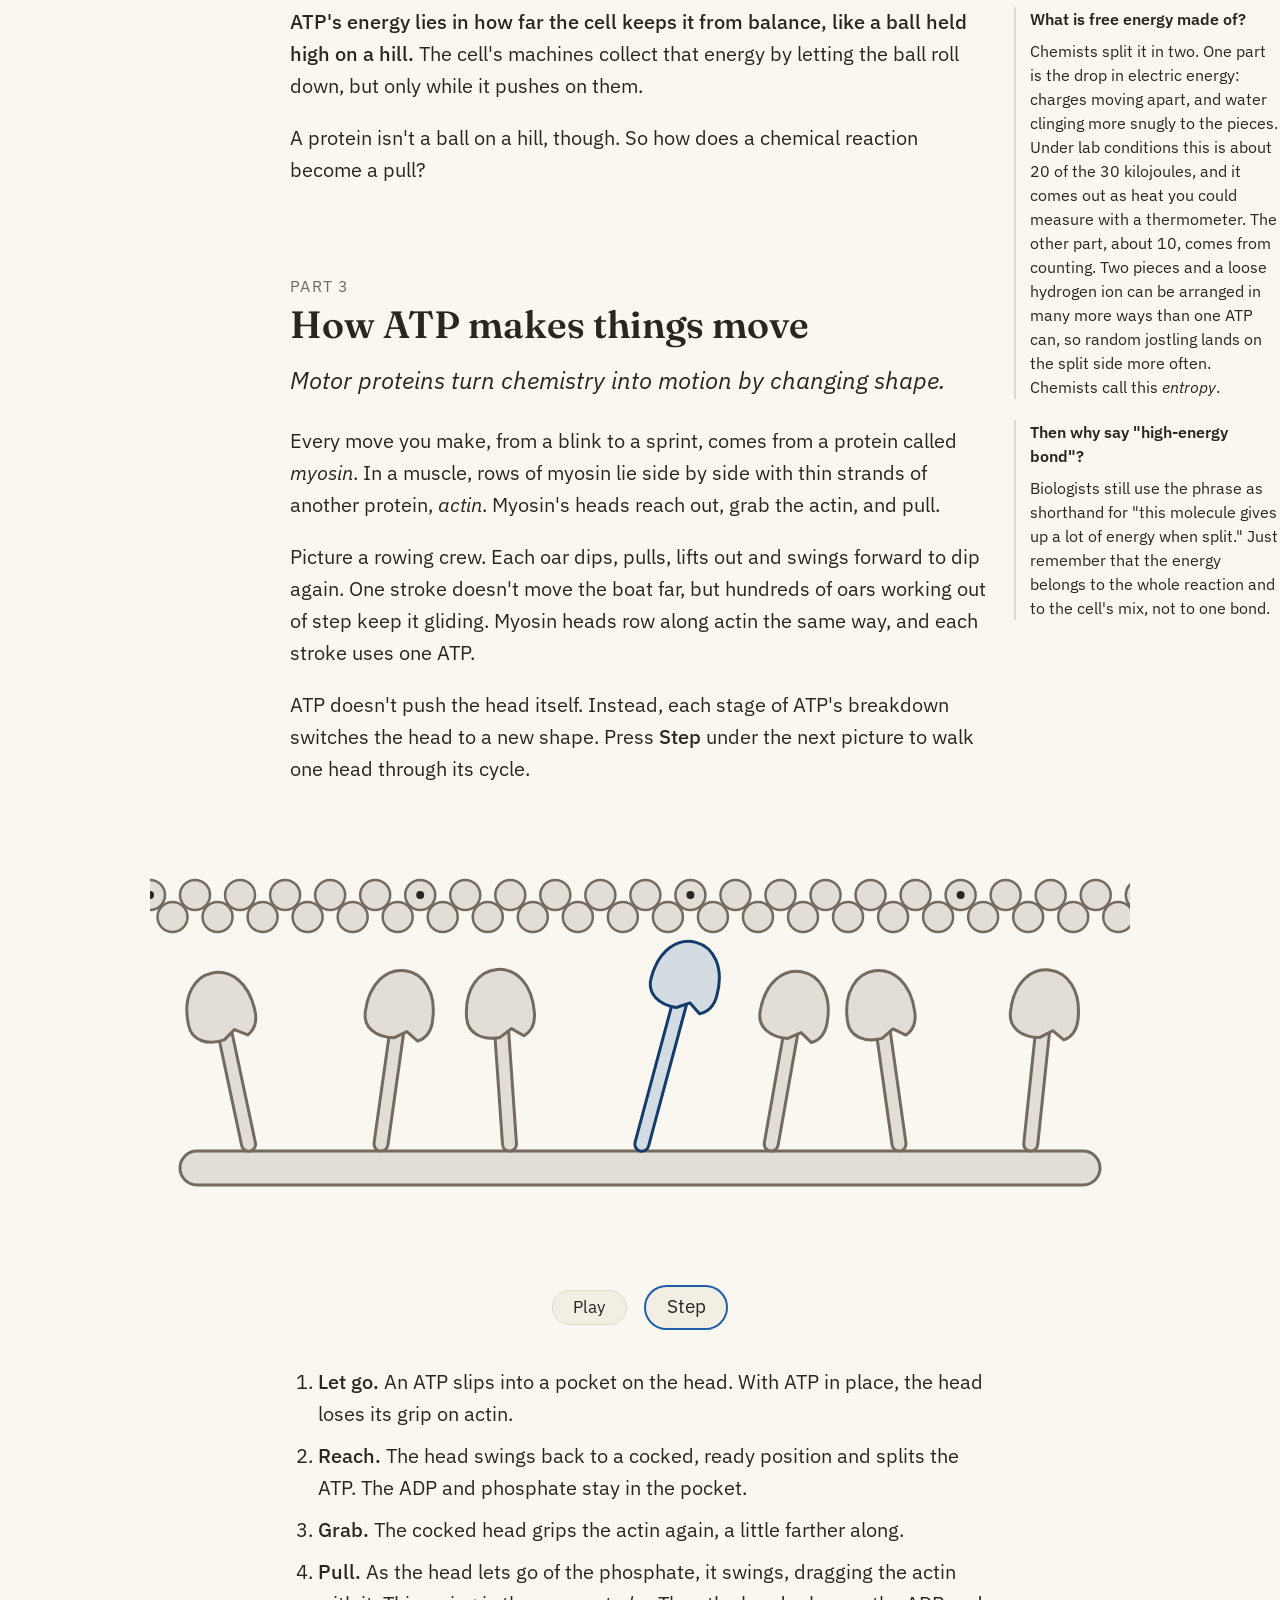
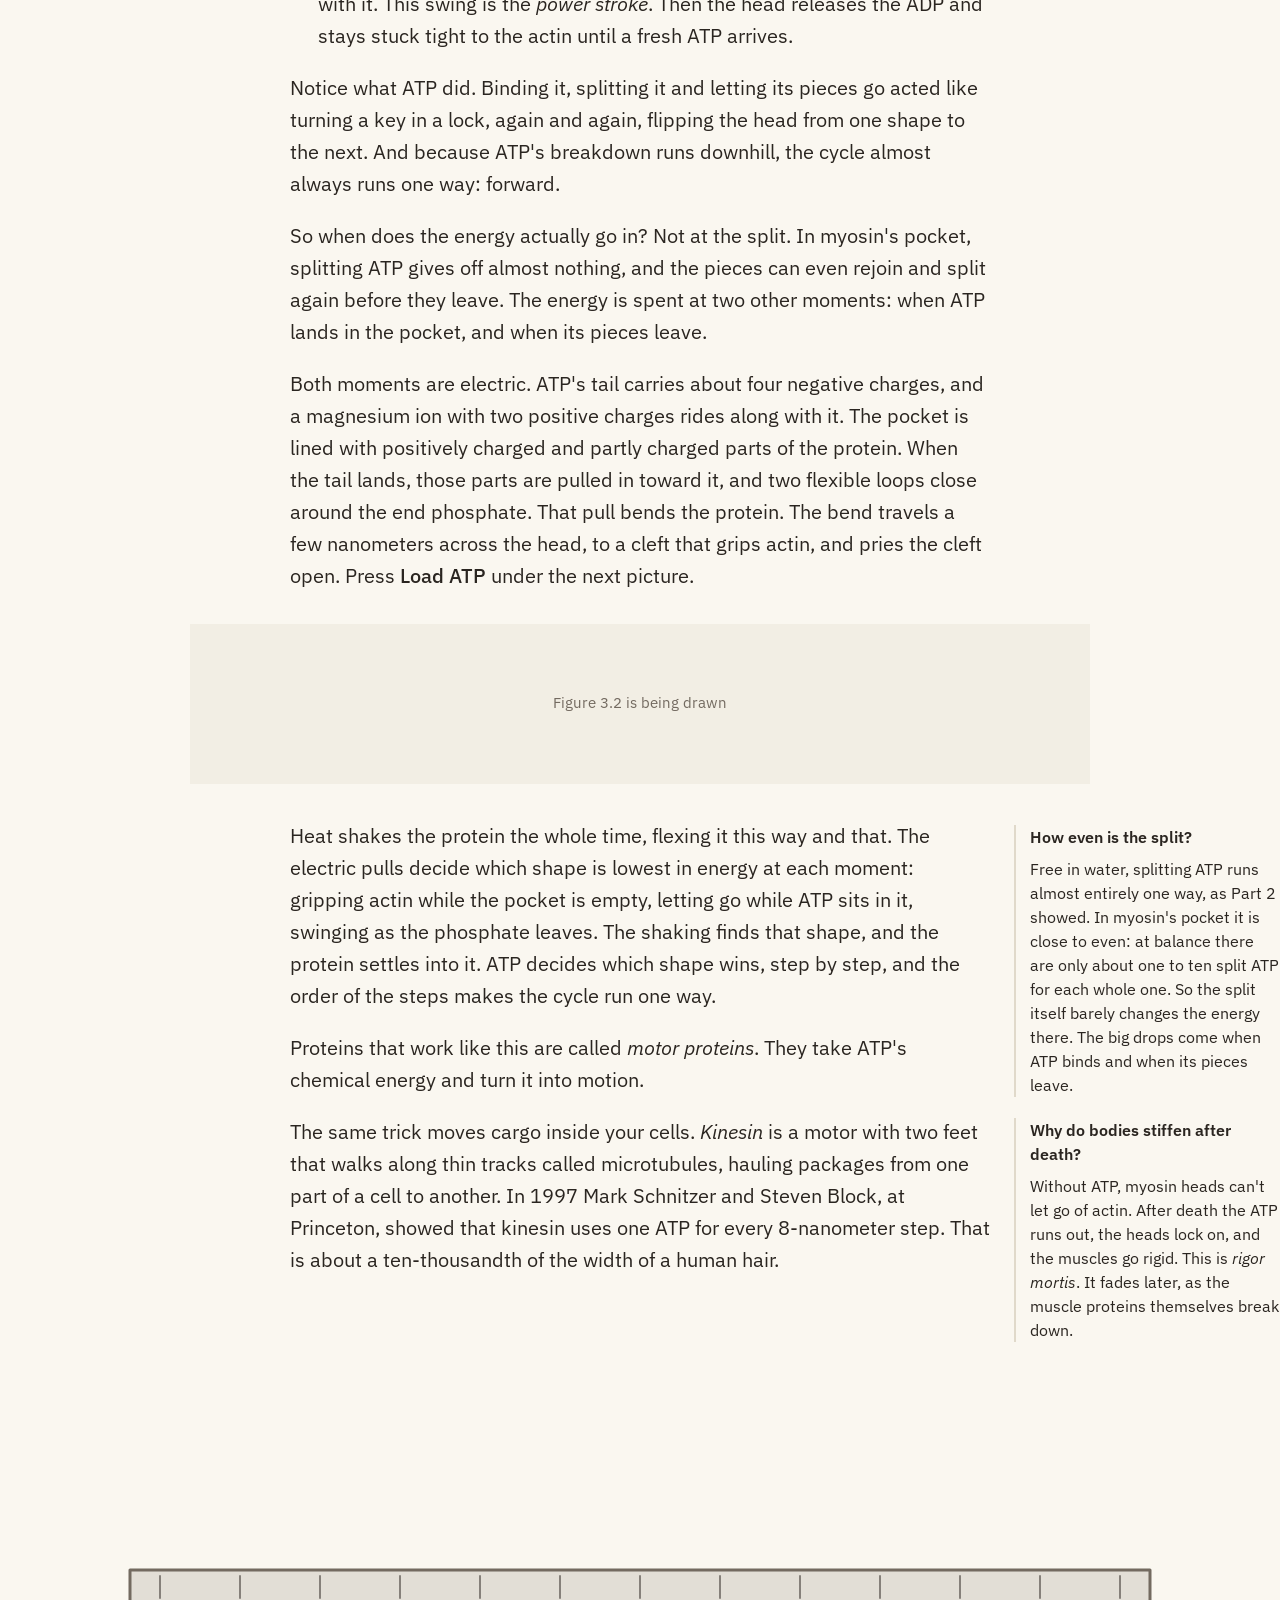
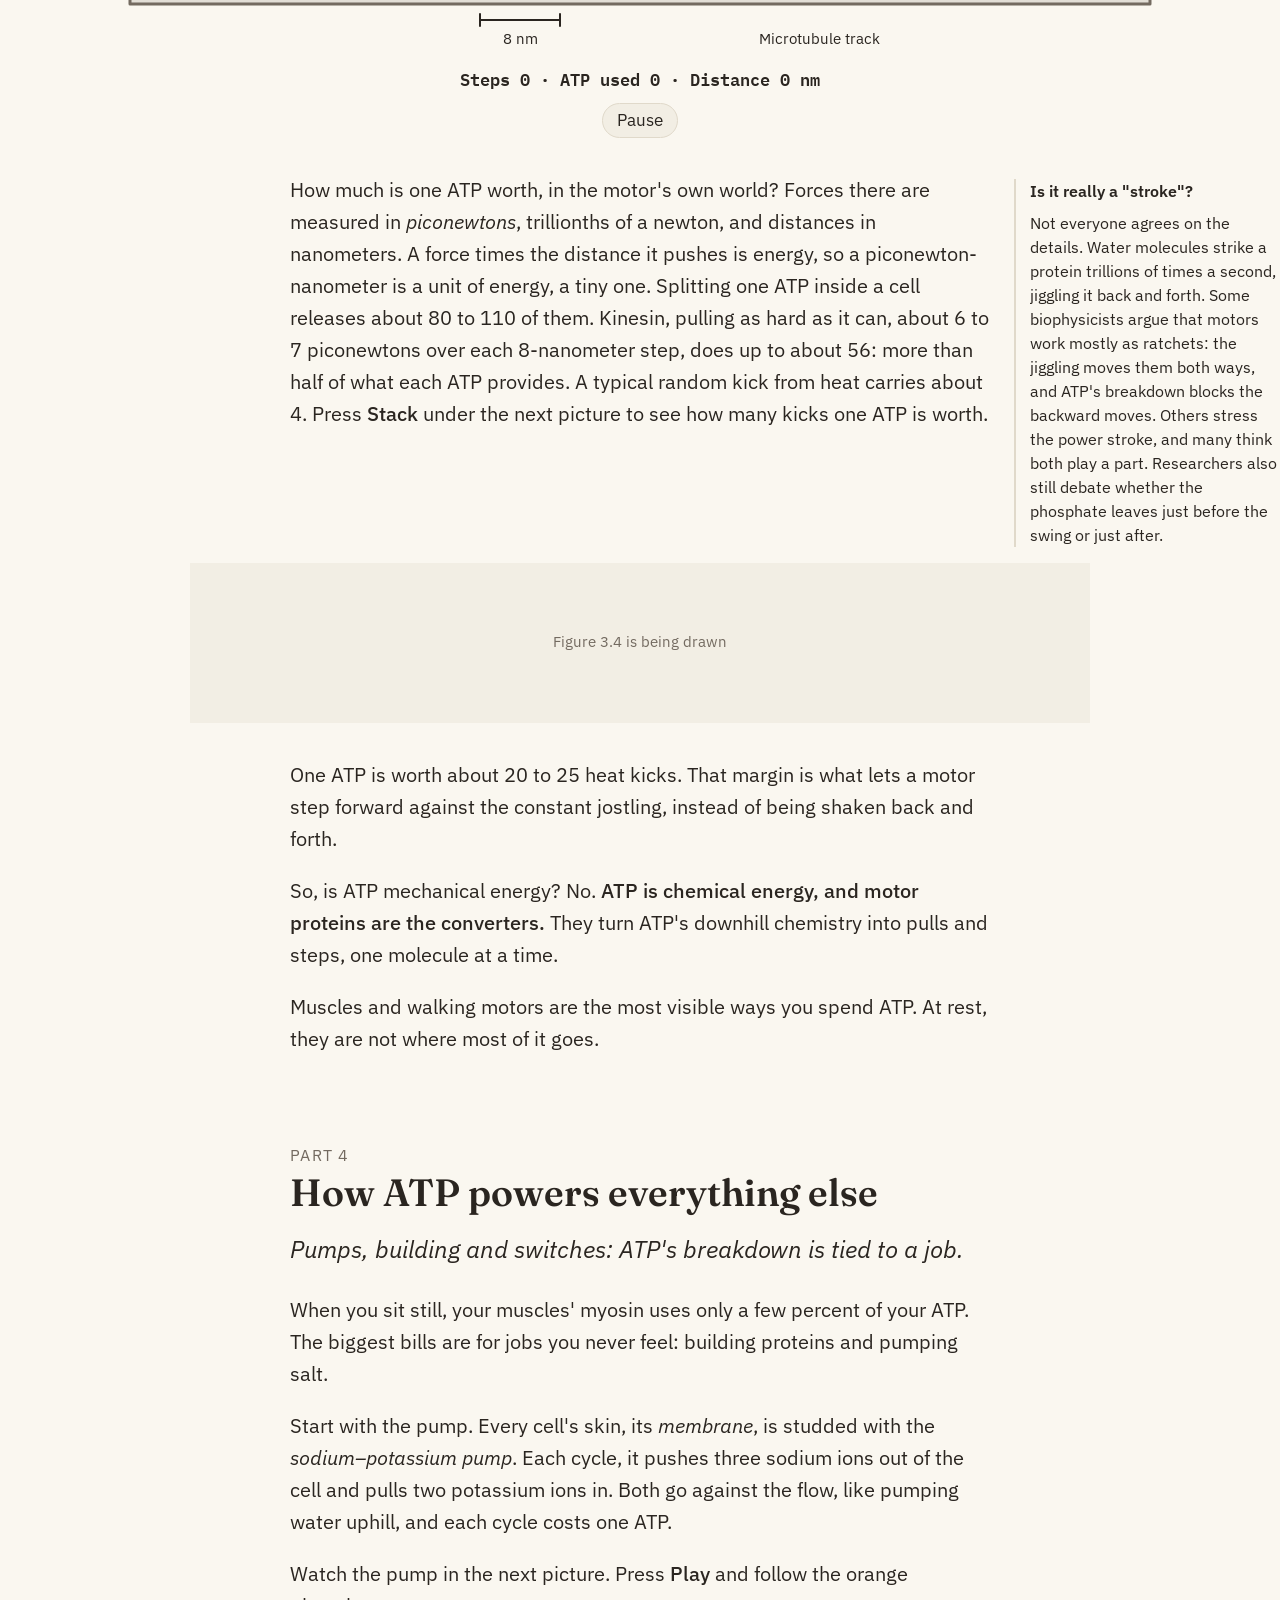
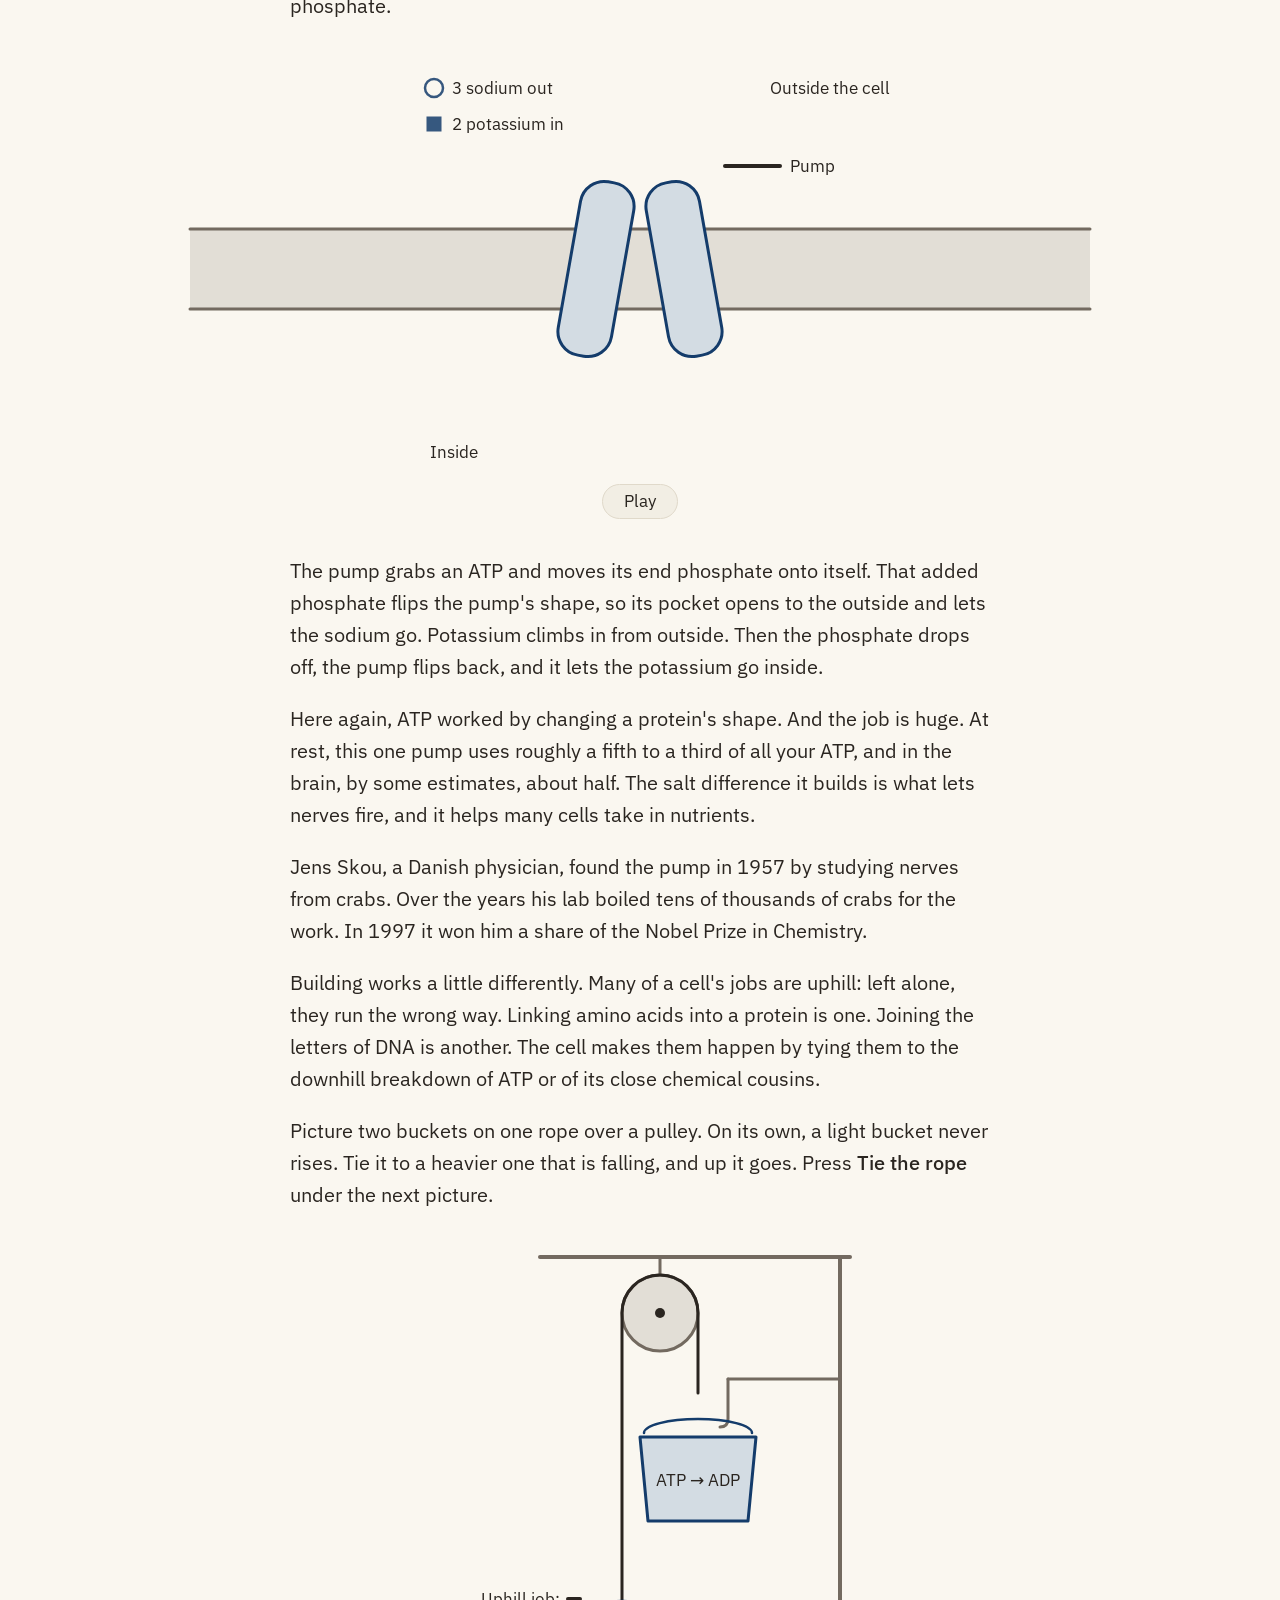
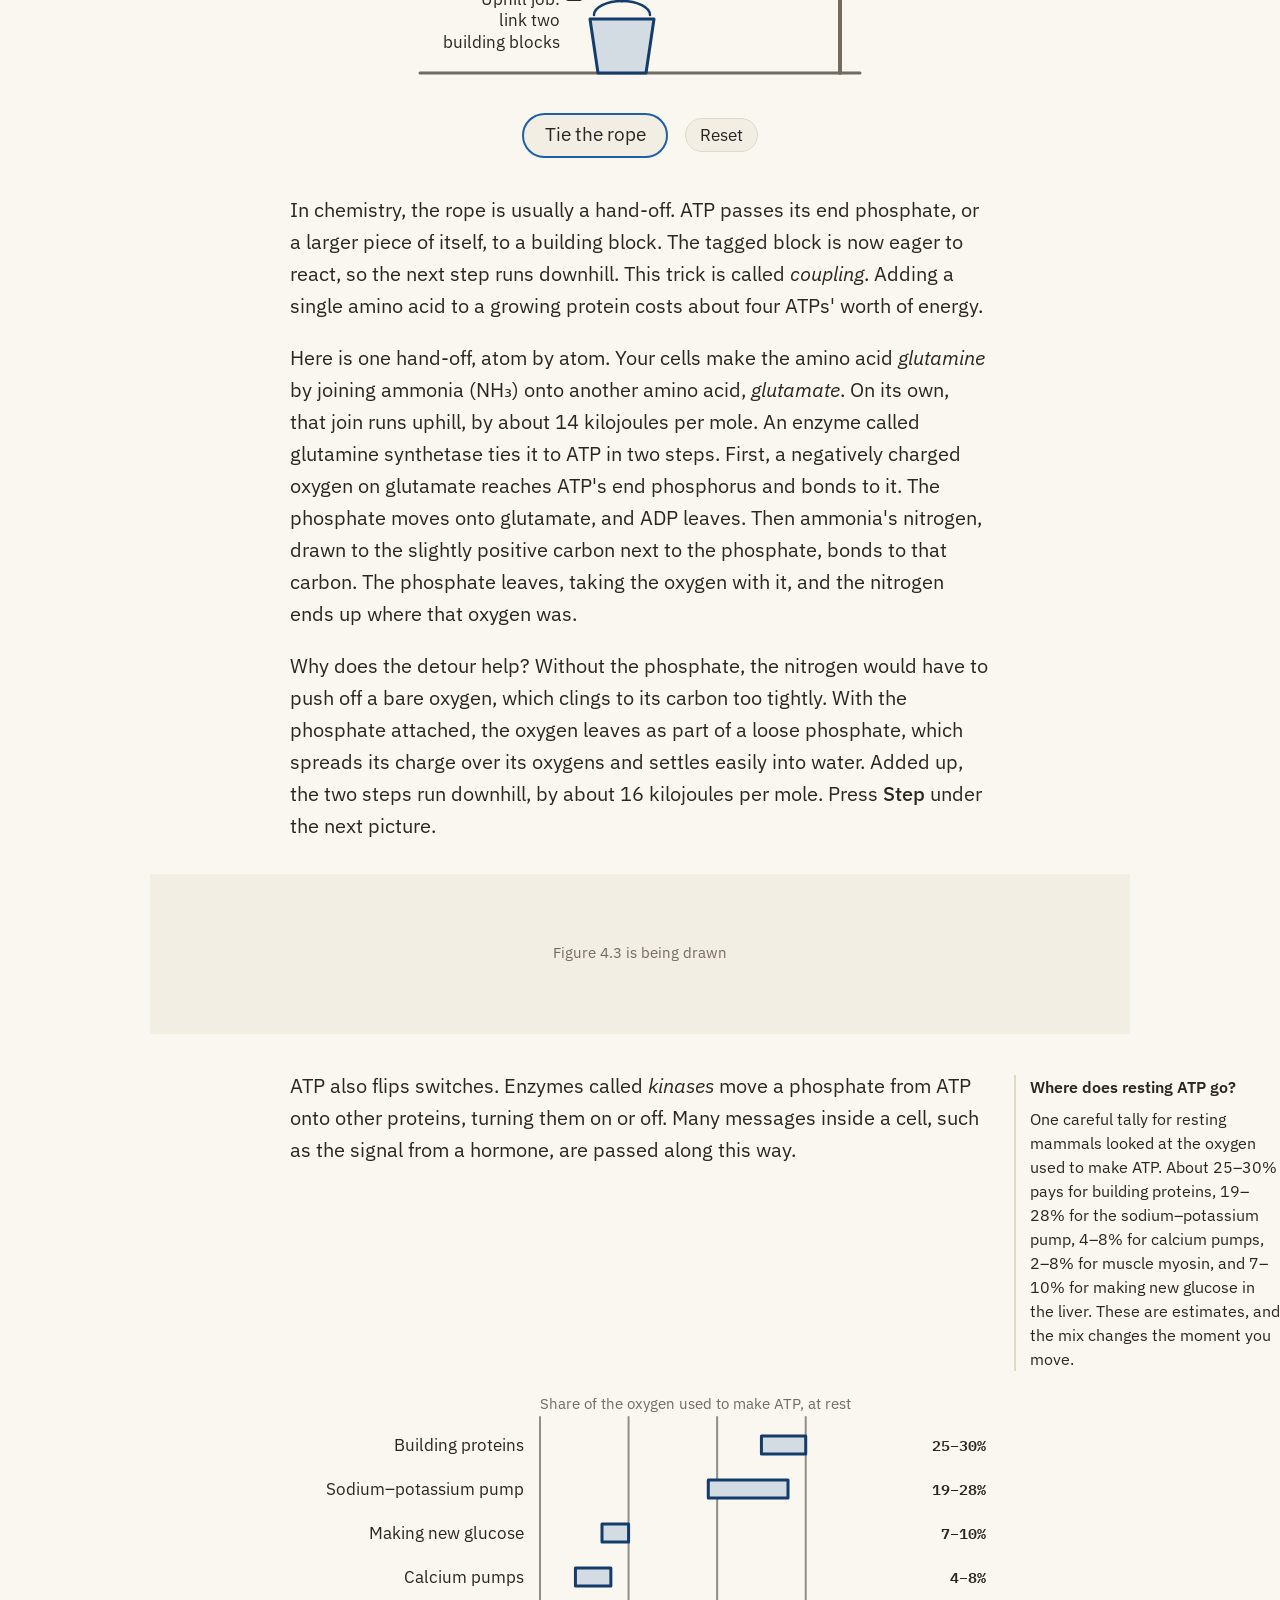
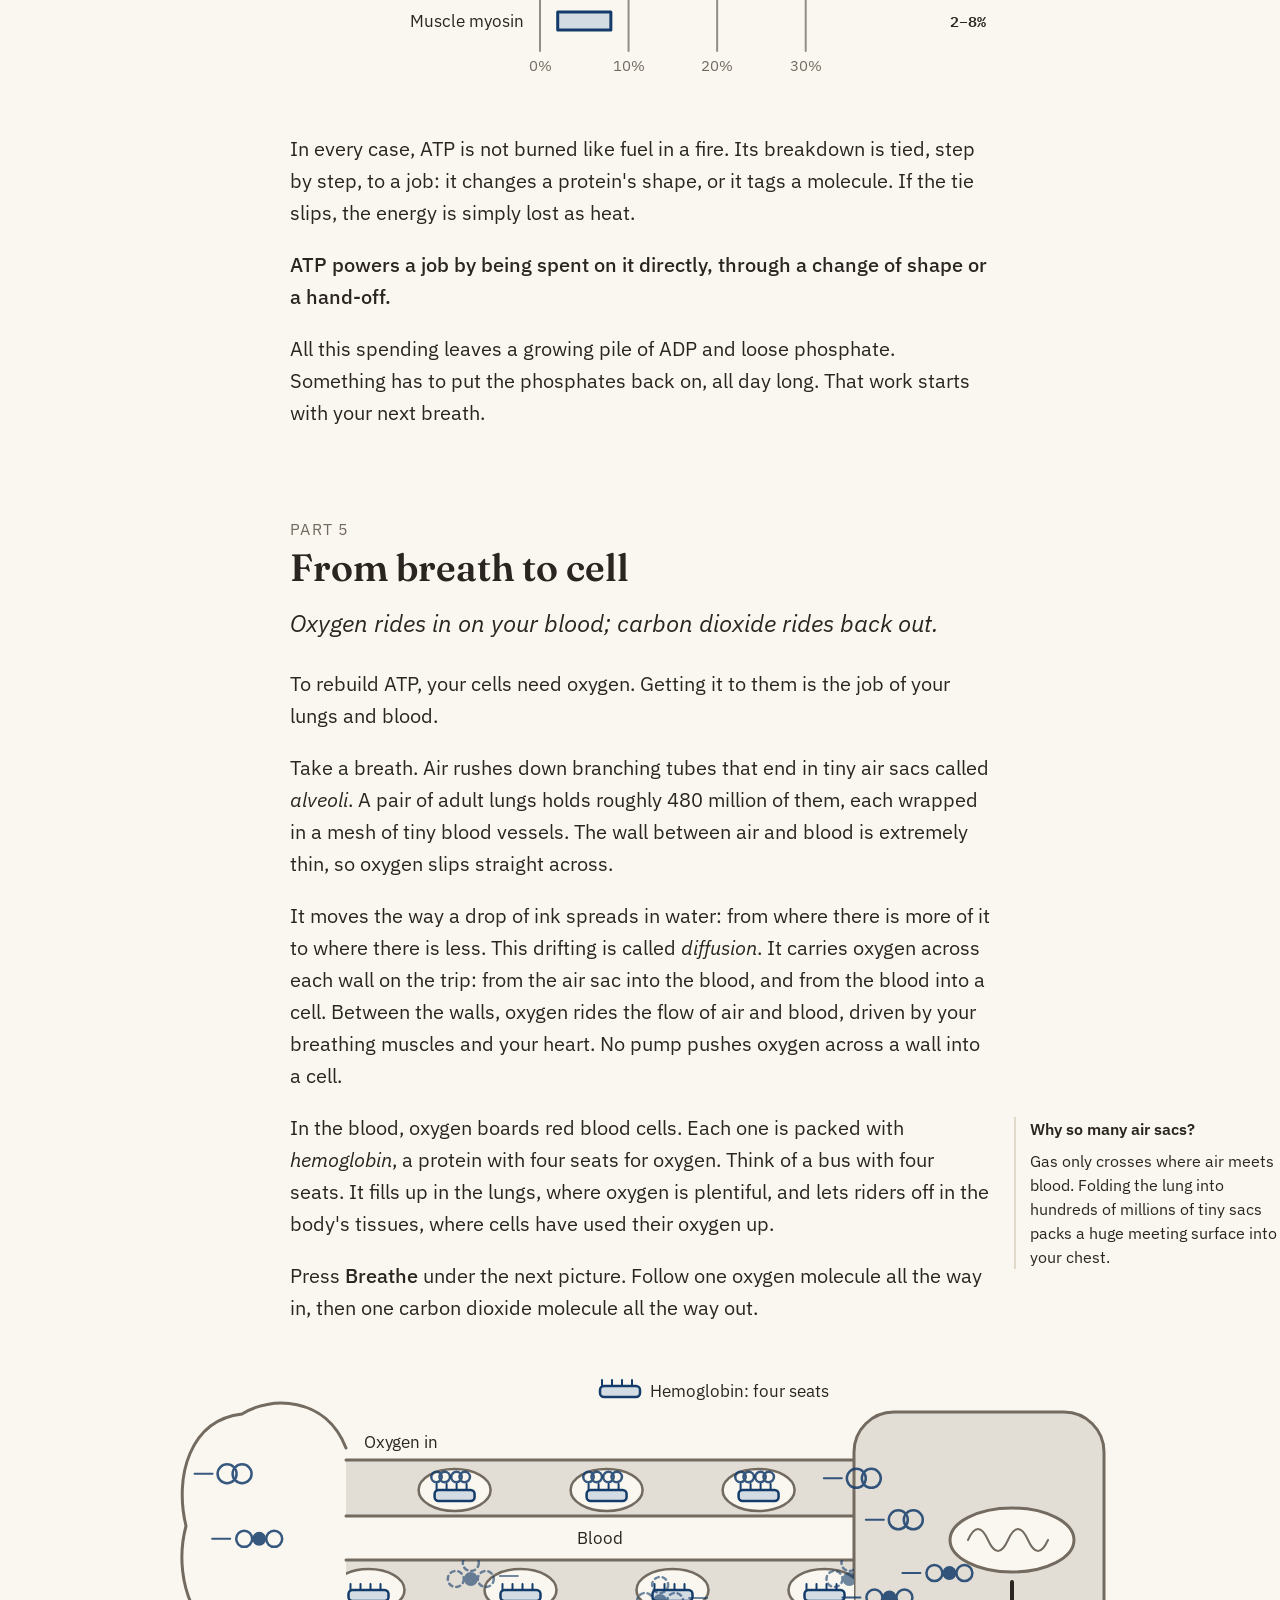
==== commit 6a08a296: "Add Figure 2.1 (atp-atoms): ATP atom by atom, turning to show what is flat Real relative atom positi" ====
--- a/index.html
+++ b/index.html
@@ -99,9 +99,12 @@
 
   <p>Here is ATP drawn atom by atom, in a shape it really takes. The hydrogen atoms are left out so the rest can be seen. Drag <b>Turn</b> under the next picture, or press <b>Edge on</b>, and look at the rings from the side.</p>
 
-  <figure class="fig fig-pending" id="atp-atoms" data-figure="2.1">
-  <div class="fig-art"><svg class="art" width="900" height="160" viewBox="0 0 900 160" role="img" aria-labelledby="atp-atoms-alt"><text x="450" y="84" text-anchor="middle" class="t-small t-muted">Figure 2.1 is being drawn</text></svg></div>
+  <figure class="fig" id="atp-atoms" data-figure="2.1">
+  <div class="fig-art"><svg class="art" width="900" height="420" viewBox="0 0 900 420" role="img" aria-labelledby="atp-atoms-alt"></svg></div>
   <p class="sr-only" id="atp-atoms-alt">ATP drawn atom by atom, without its hydrogens: a double ring, a five-sided sugar ring, and a tail of three phosphorus atoms, each wrapped in four oxygens, with four negative charges along the tail. As the molecule turns, the double ring seen edge-on becomes a single straight line of atoms, while the sugar shows one bent corner and the phosphates spread out in three dimensions.</p>
+  <p class="fig-caption is-live" id="atp-atoms-caption" aria-live="polite"></p>
+  <noscript><p class="fig-caption">This figure needs JavaScript. It shows: ATP drawn atom by atom, without its hydrogens: a double ring, a five-sided sugar ring, and a tail of three phosphorus atoms, each wrapped in four oxygens, with four negative charges along the tail. As the molecule turns, the double ring seen edge-on becomes a single straight line of atoms, while the sugar shows one bent corner and the phosphates spread out in three dimensions.</p></noscript>
+  <div class="fig-controls"><div class="slider"><label class="slider-label" for="atp-atoms-turn">Turn</label><div class="slider-row"><span aria-hidden="true">Face on</span><input type="range" id="atp-atoms-turn" min="0" max="100" step="1" value="0" aria-valuetext="0 degrees: face on"><span aria-hidden="true">Full turn</span></div></div><button type="button" class="btn btn-action" id="atp-atoms-edge">Edge on</button><button type="button" class="btn btn-swap" data-pause aria-pressed="false" aria-label="Pause this figure"><span>Play</span><span>Pause</span></button></div>
 </figure>
 
   <div class="with-aside">
@@ -623,6 +626,8 @@
 import { initPage, lazy } from "./assets/js/figure.js";
 import { mount as atpMolecule } from "./figures/atp-molecule.js";
 atpMolecule(document.getElementById("atp-molecule"));
+import { mount as atpAtoms } from "./figures/atp-atoms.js";
+atpAtoms(document.getElementById("atp-atoms"));
 import { mount as atpHill } from "./figures/atp-hill.js";
 atpHill(document.getElementById("atp-hill"));
 import { mount as myosinRow } from "./figures/myosin-row.js";
--- a/assets/css/site.css
+++ b/assets/css/site.css
@@ -673,3 +673,18 @@
   inset: 0;
   pointer-events: none;
 }
+
+/* the atom mark's letter: sized to sit inside its circle */
+svg.art text.atom-letter {
+  font-size: 14px;
+  font-weight: 600;
+}
+svg.art .atom-H text.atom-letter {
+  font-size: 11px;
+}
+svg.art.zoom text.atom-letter {
+  font-size: 18px;
+}
+svg.art.zoom .atom-H text.atom-letter {
+  font-size: 14px;
+}
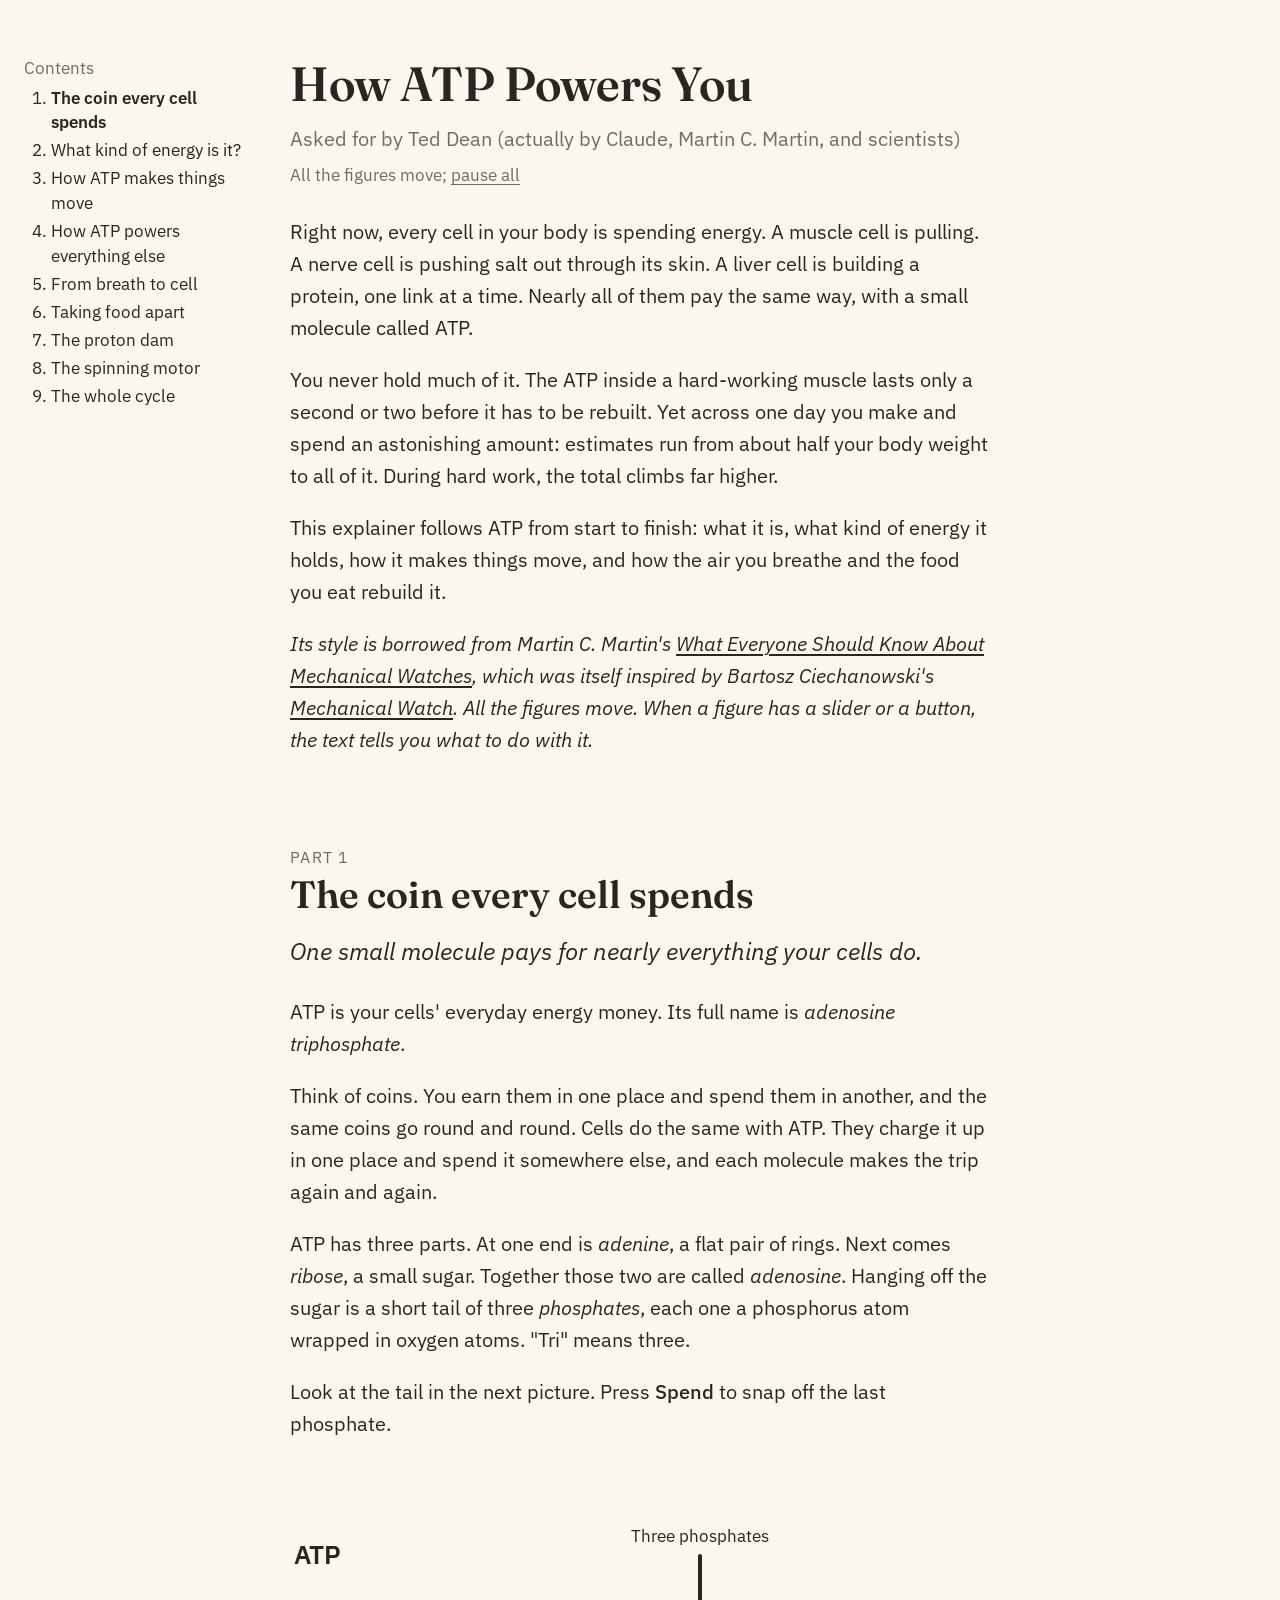
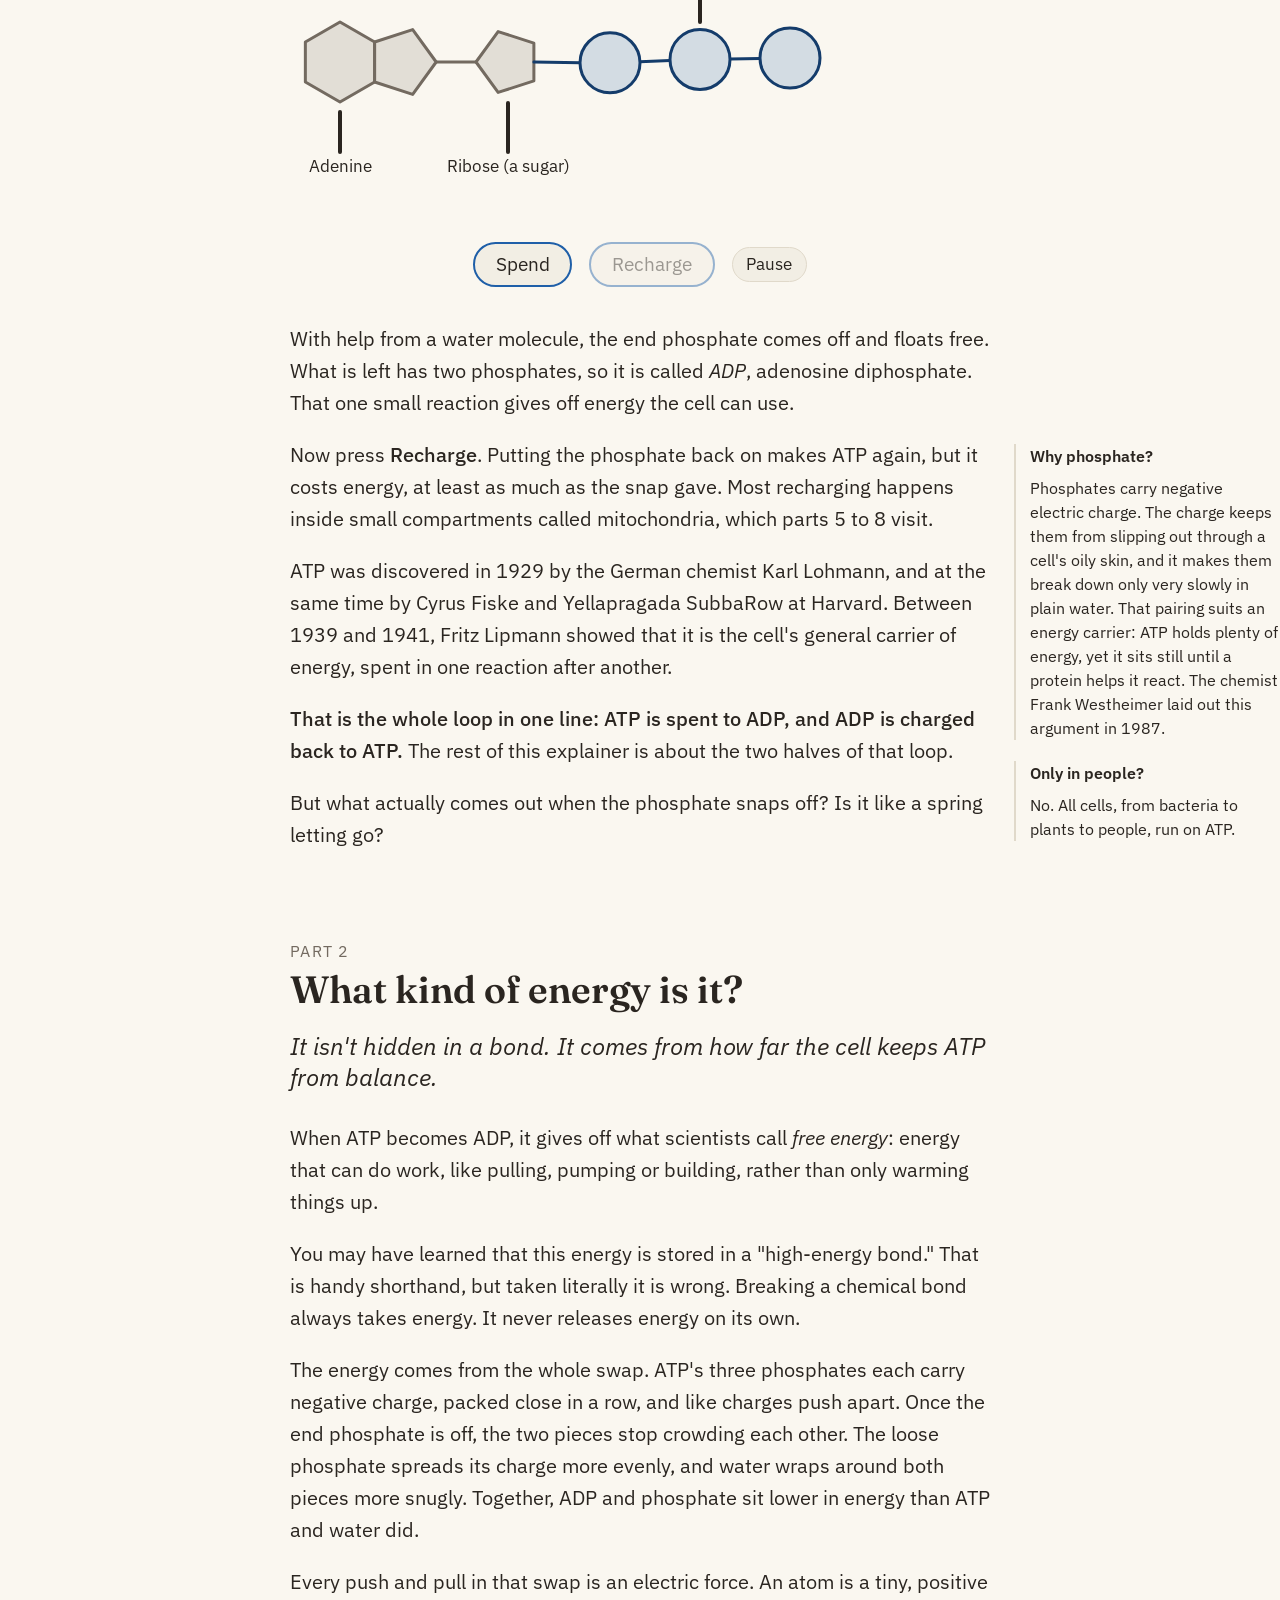
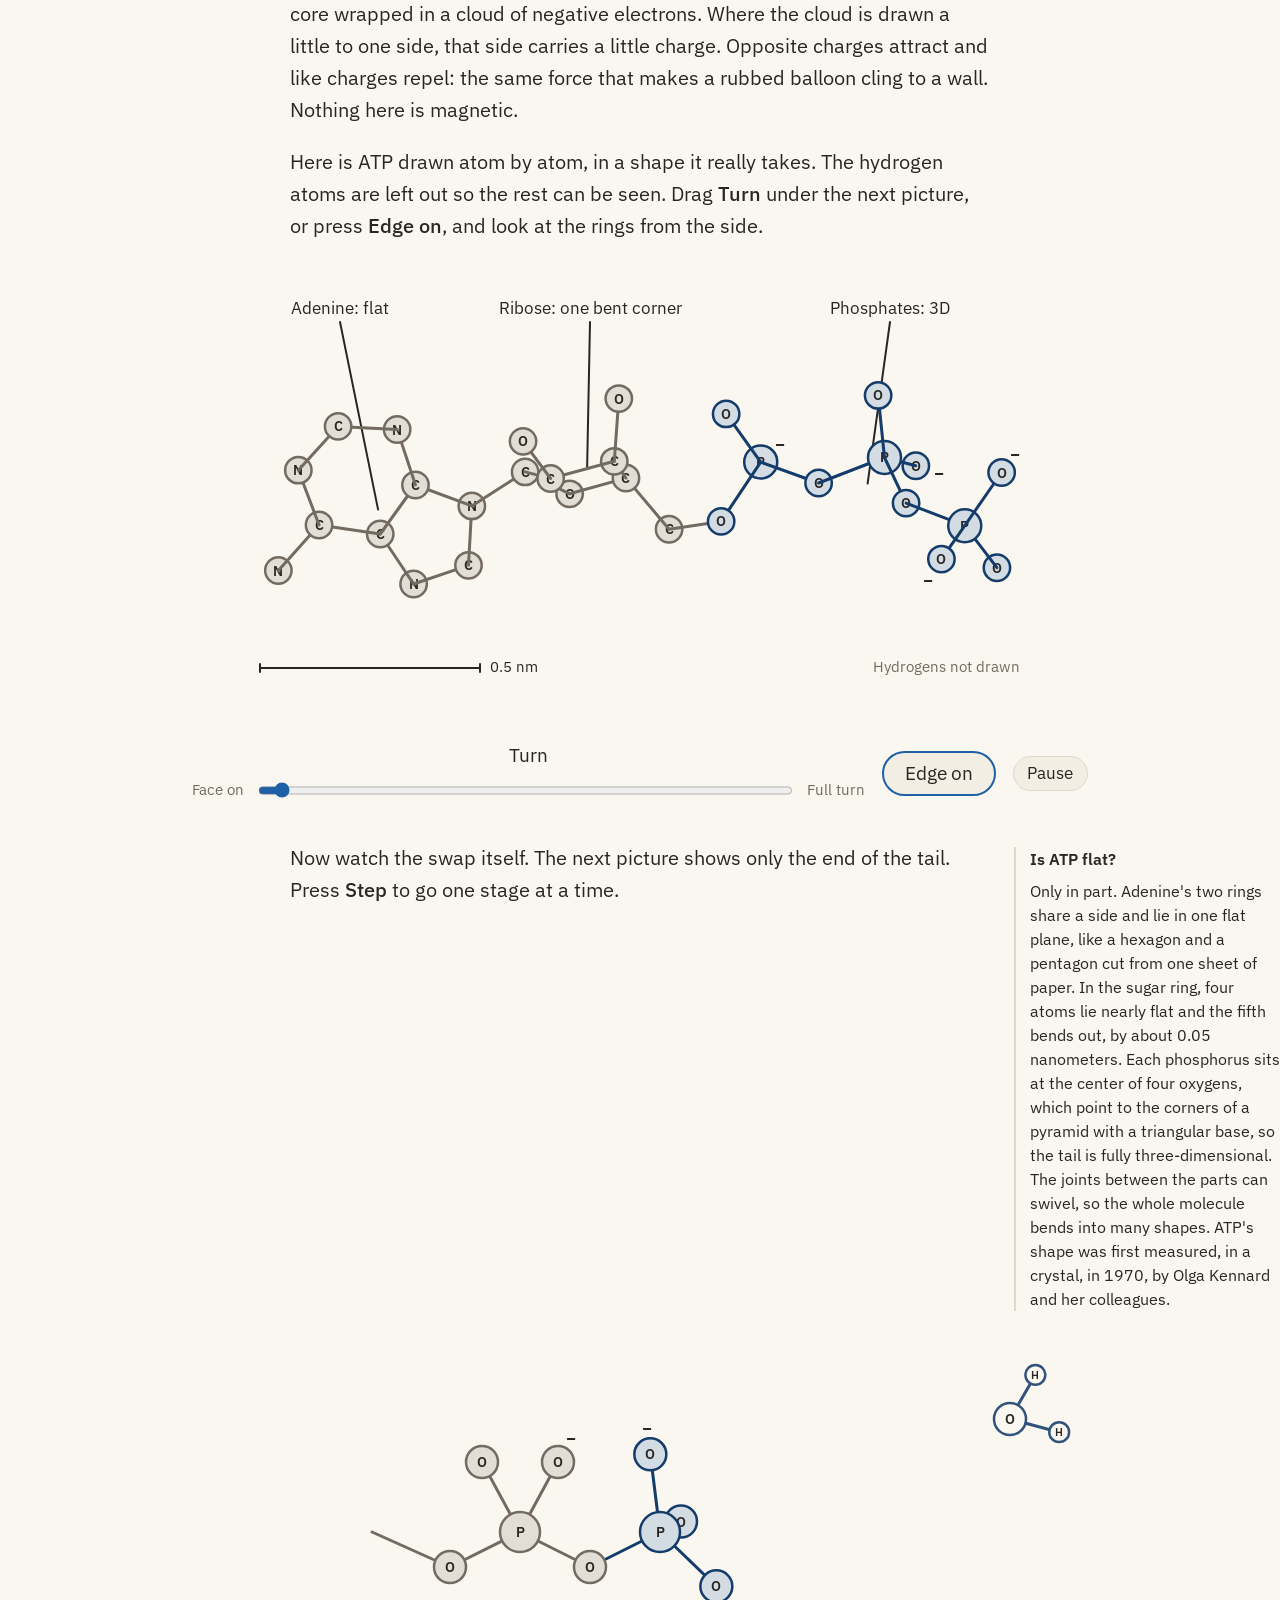
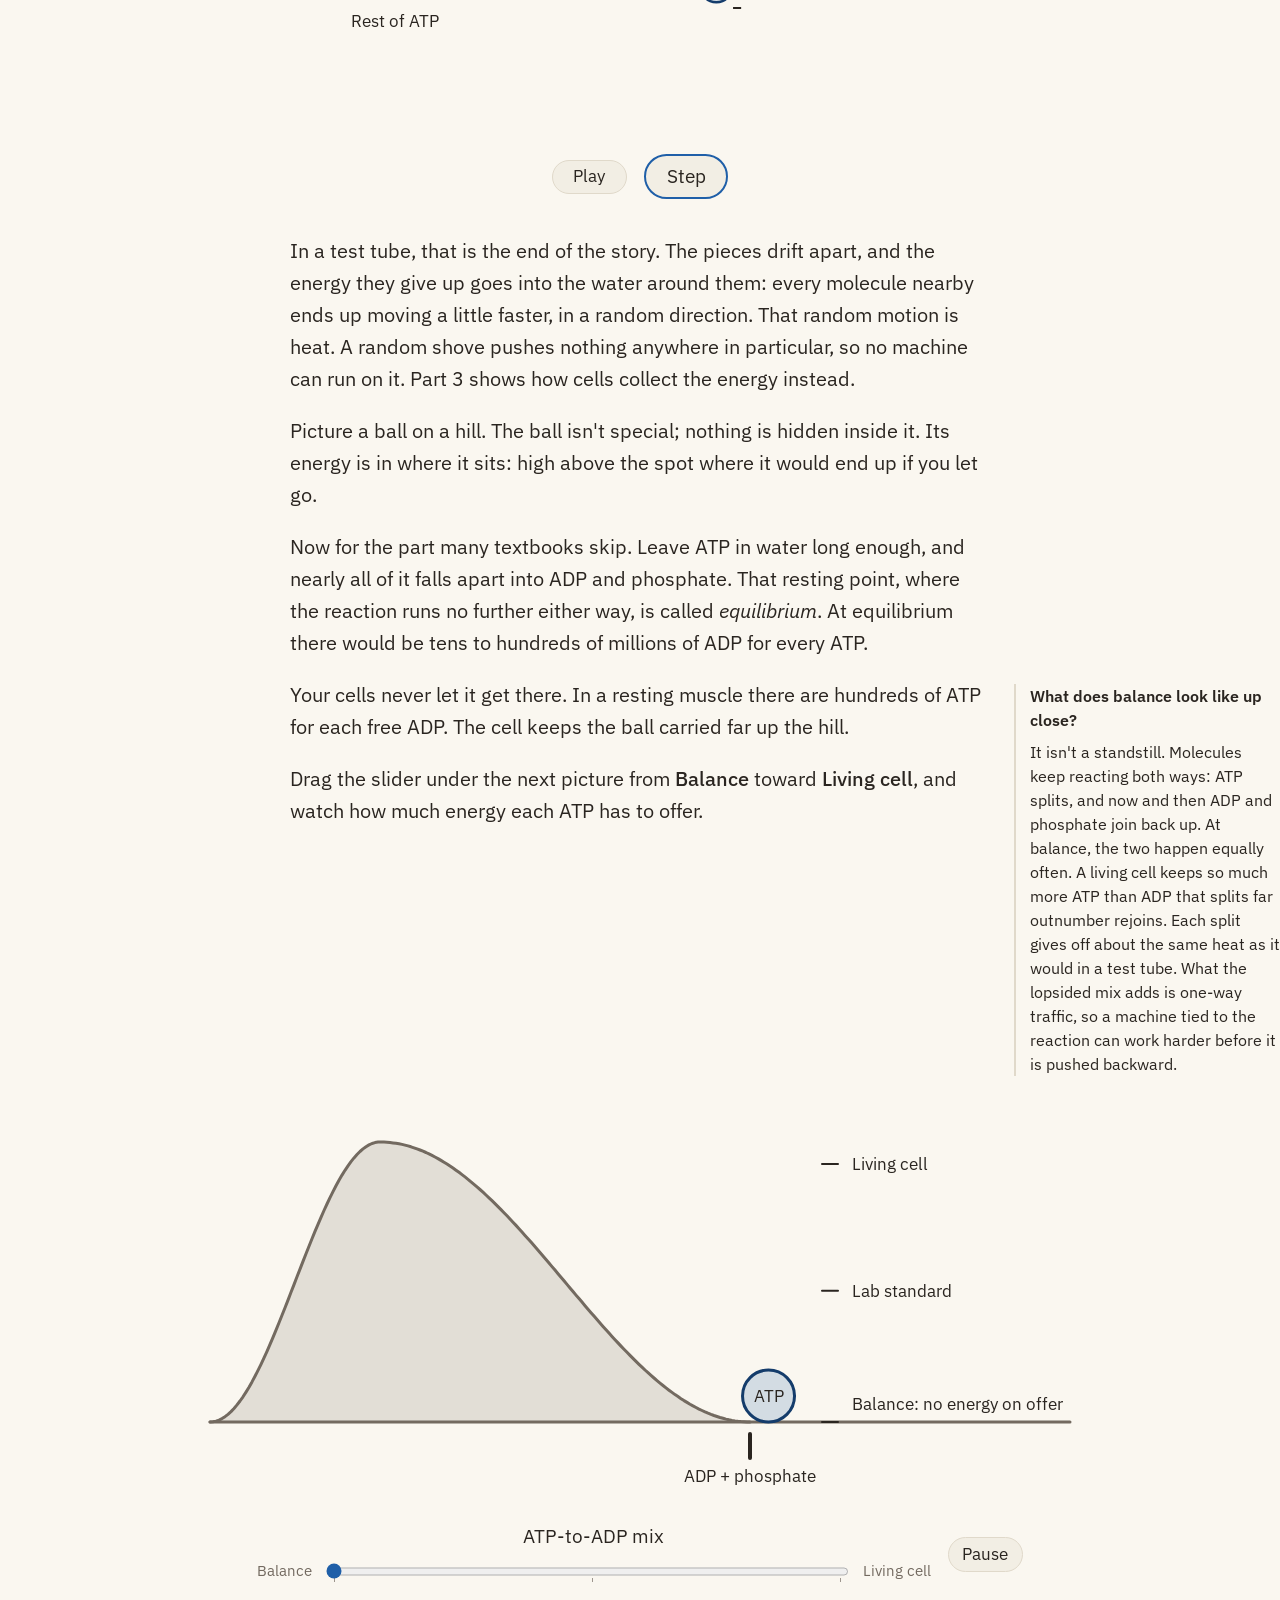
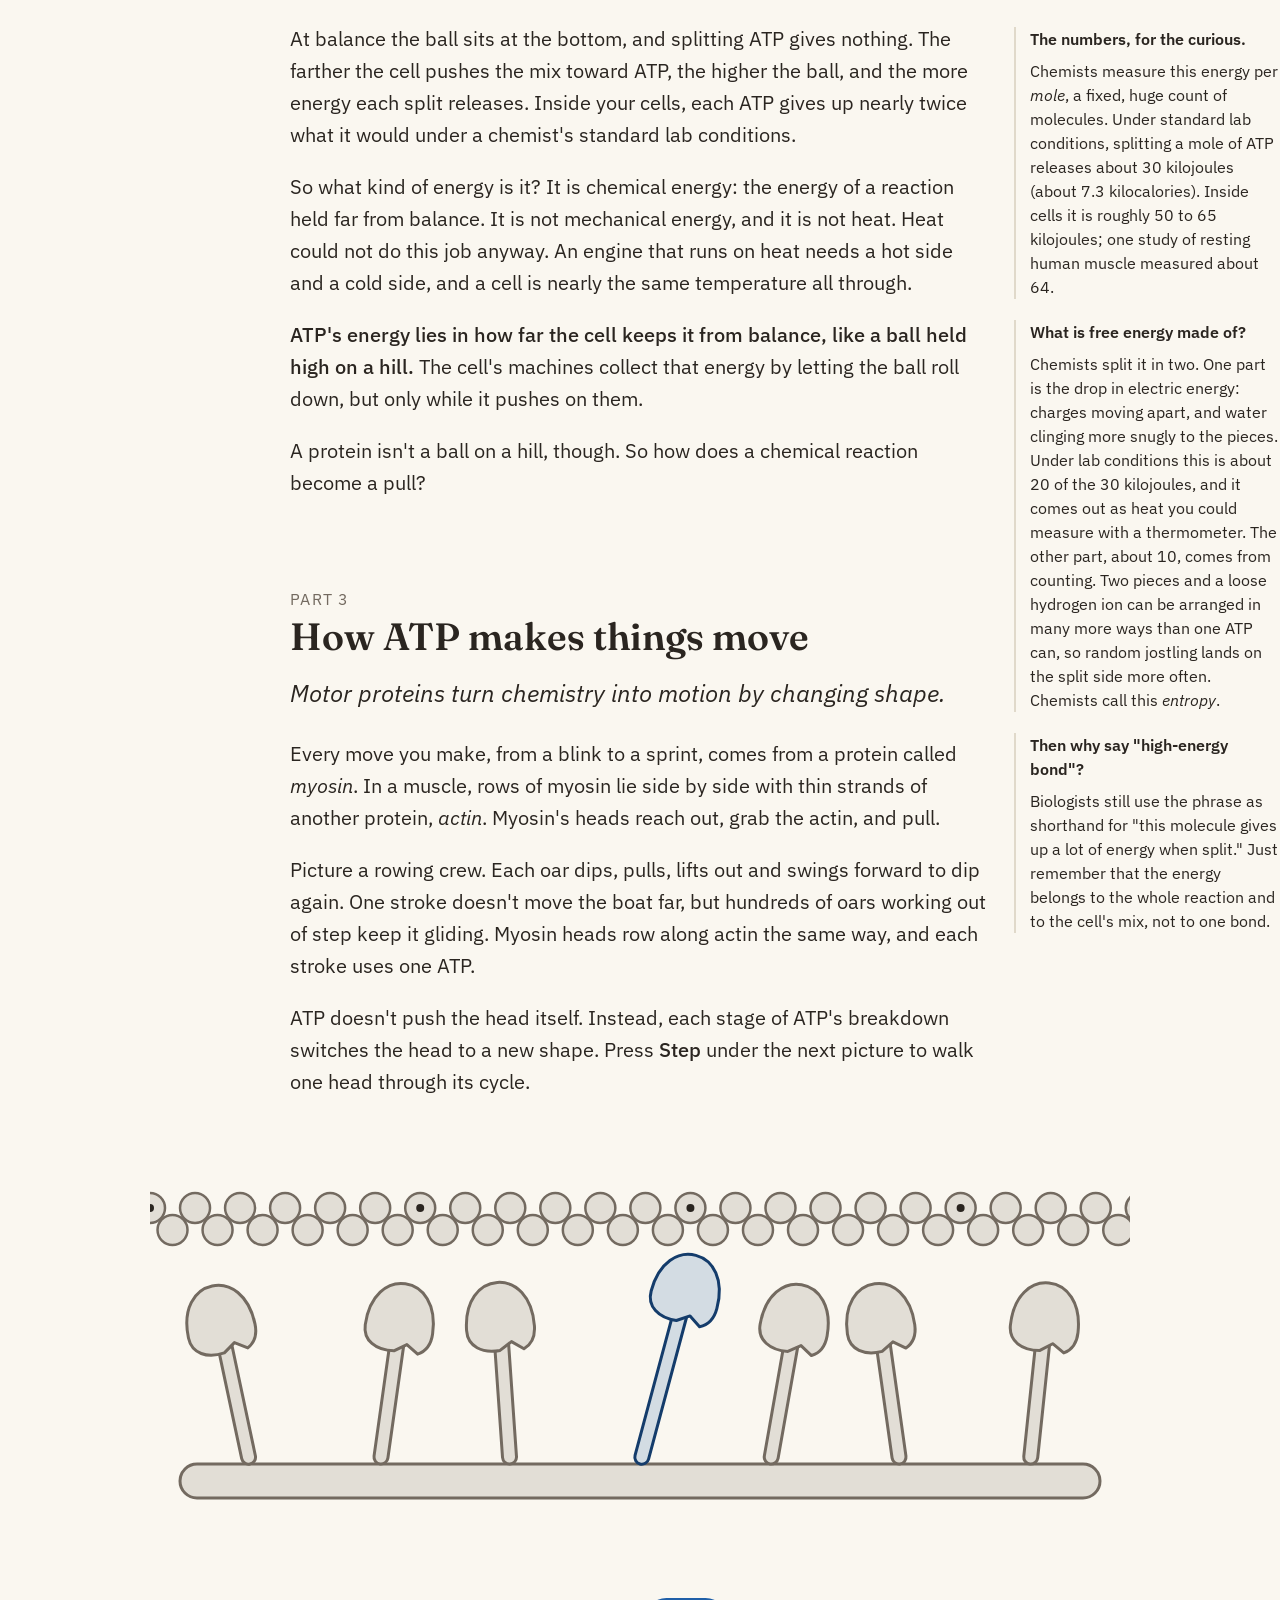
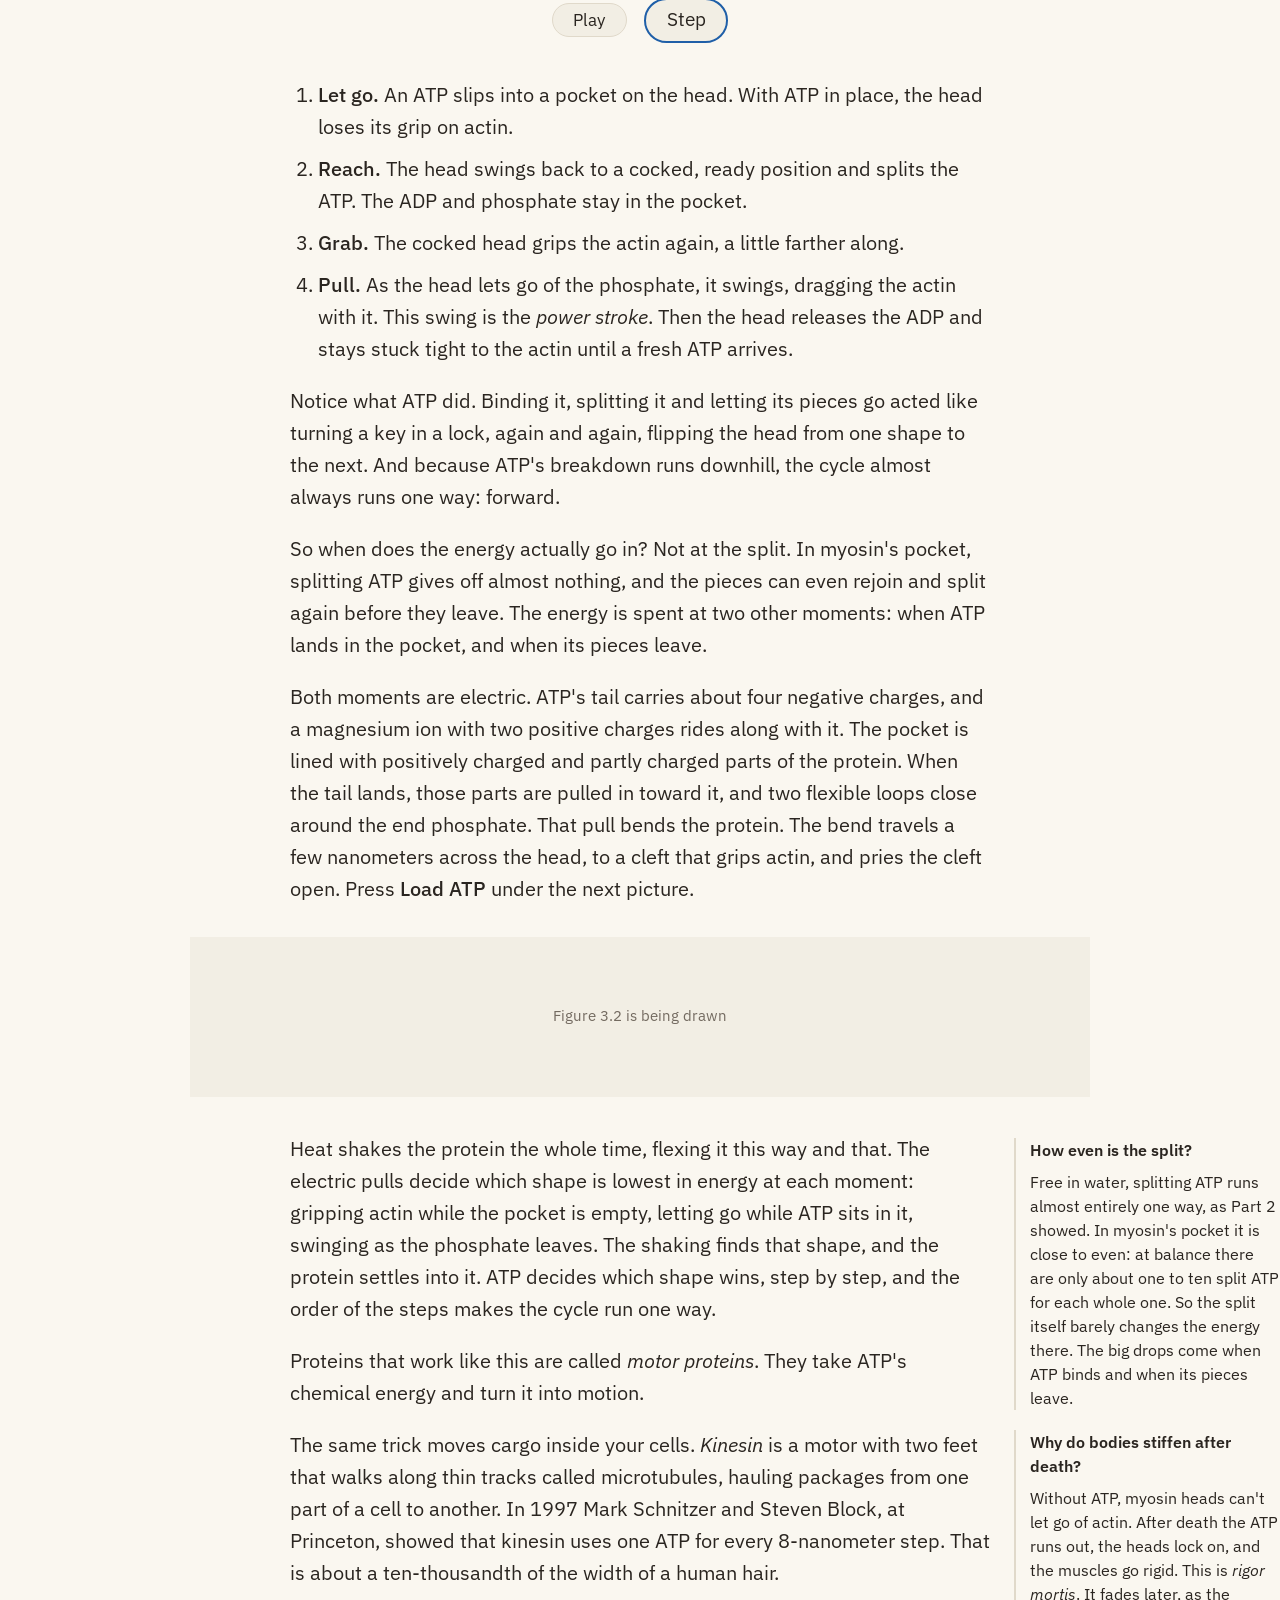
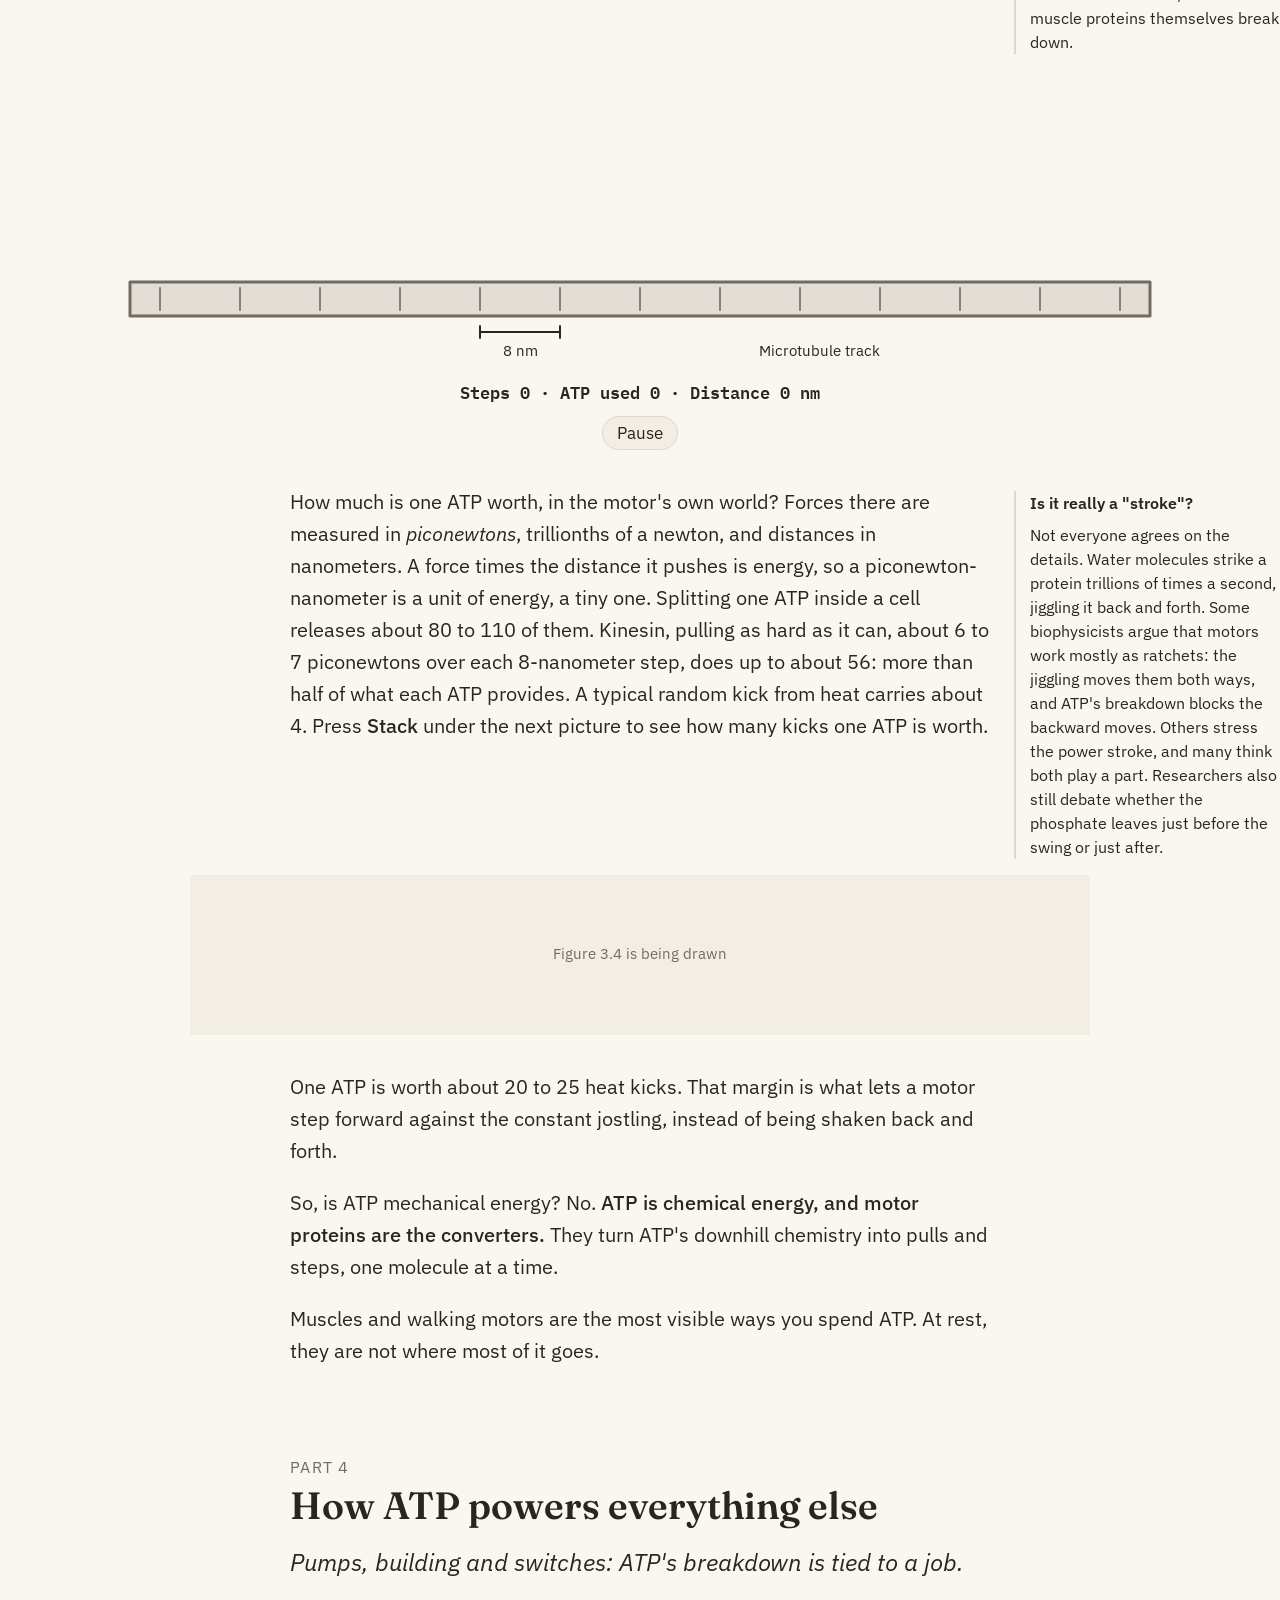
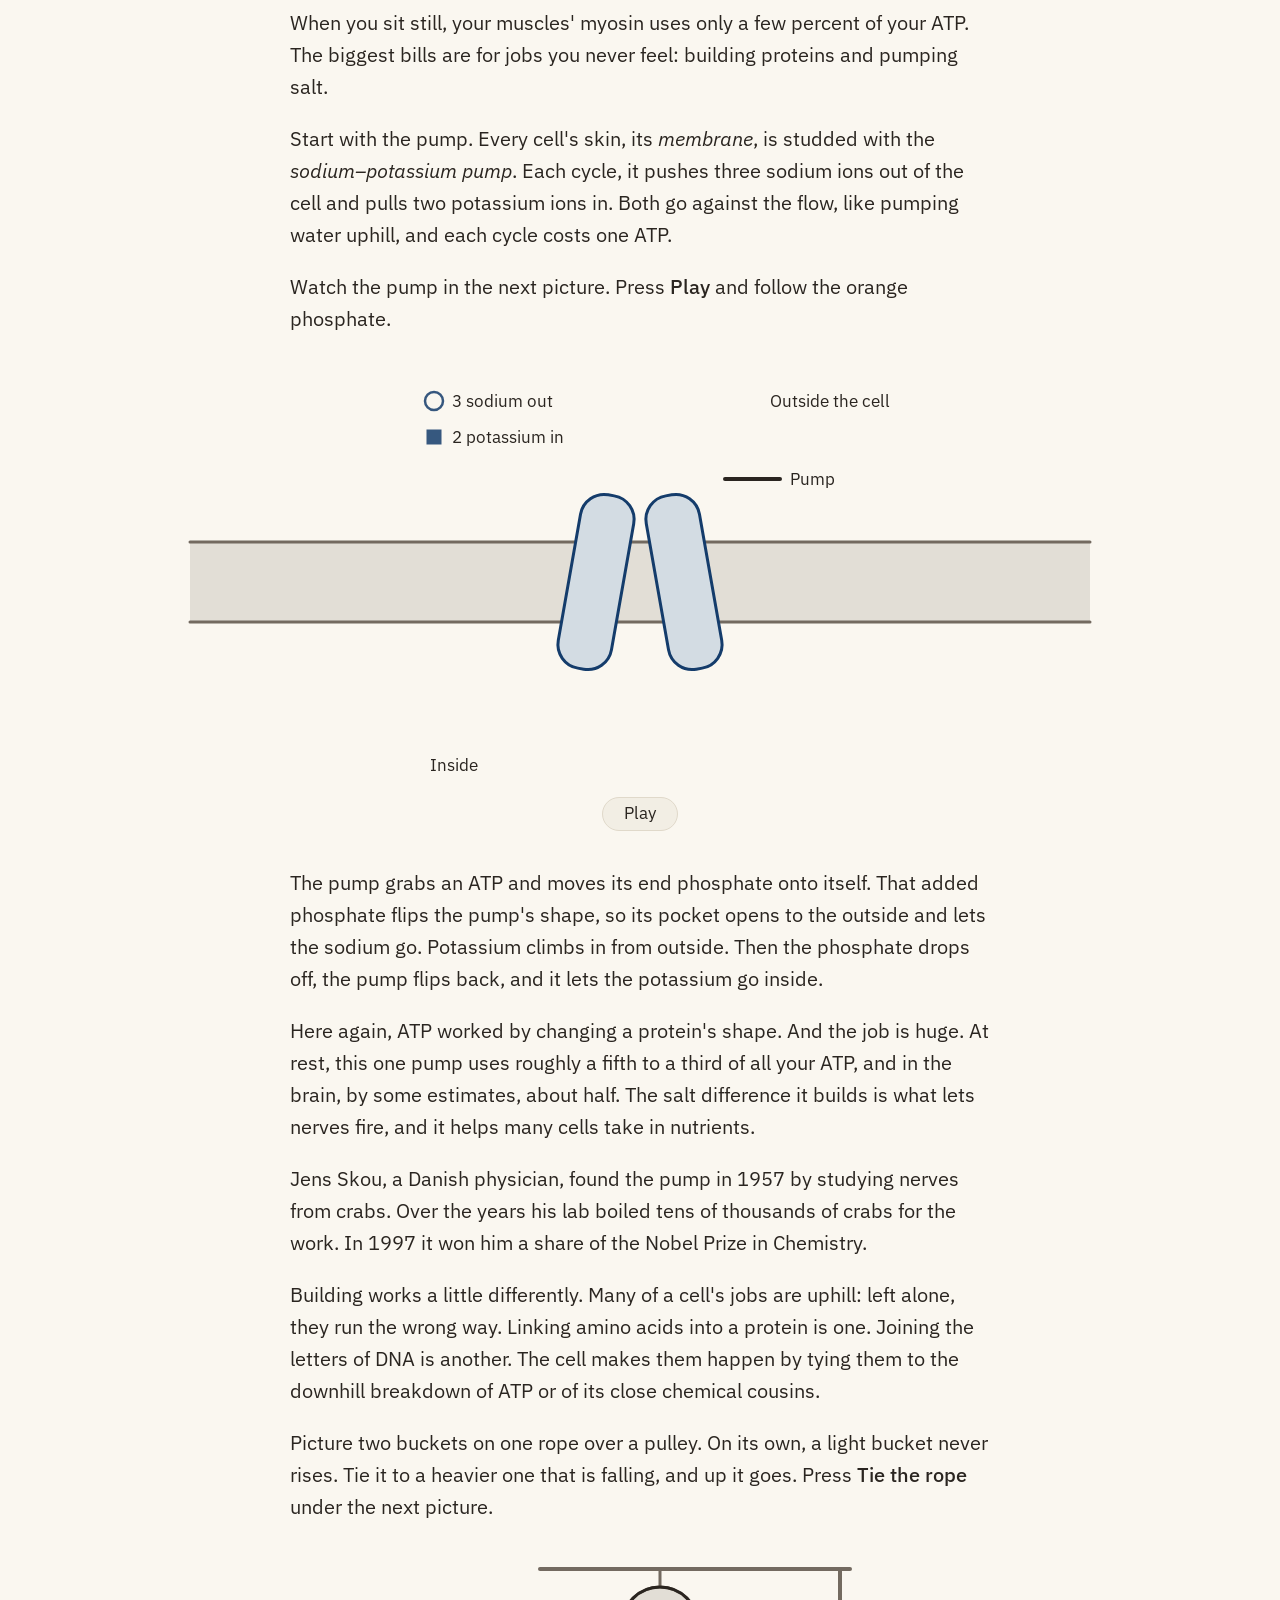
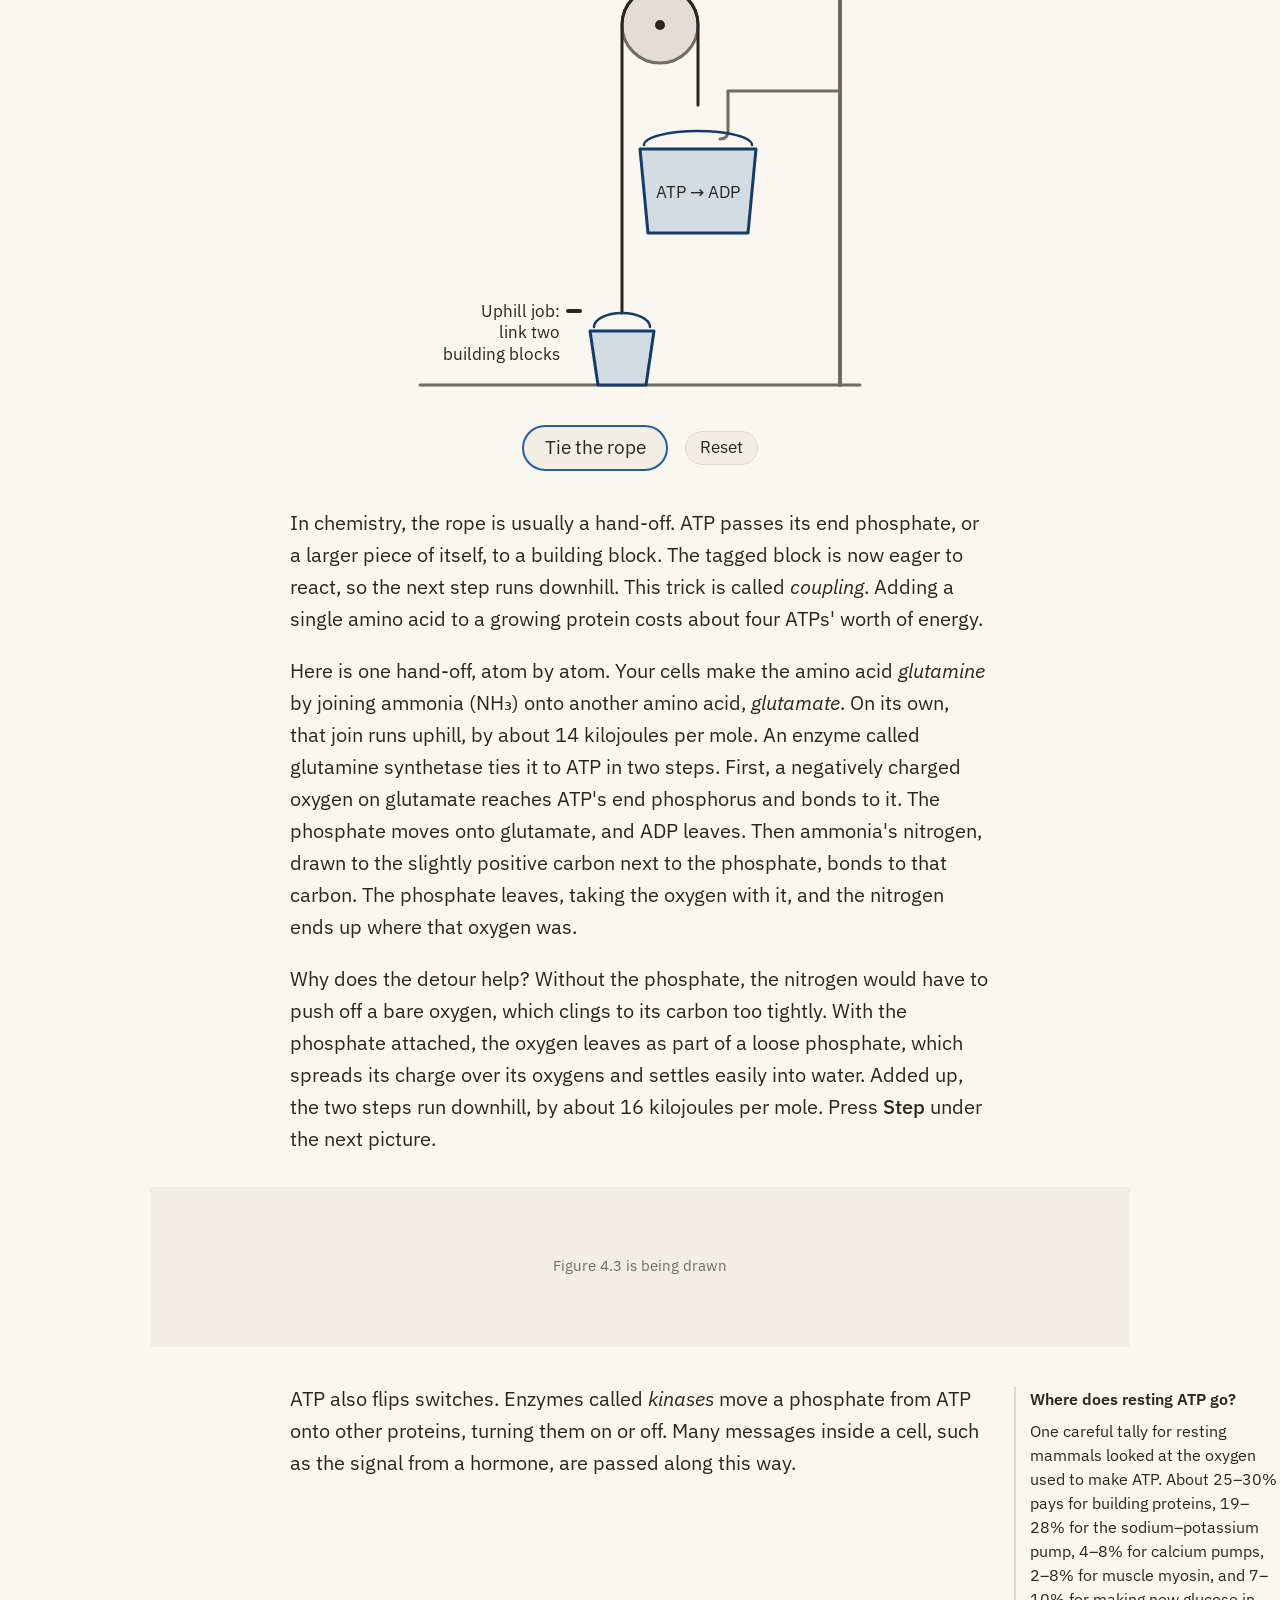
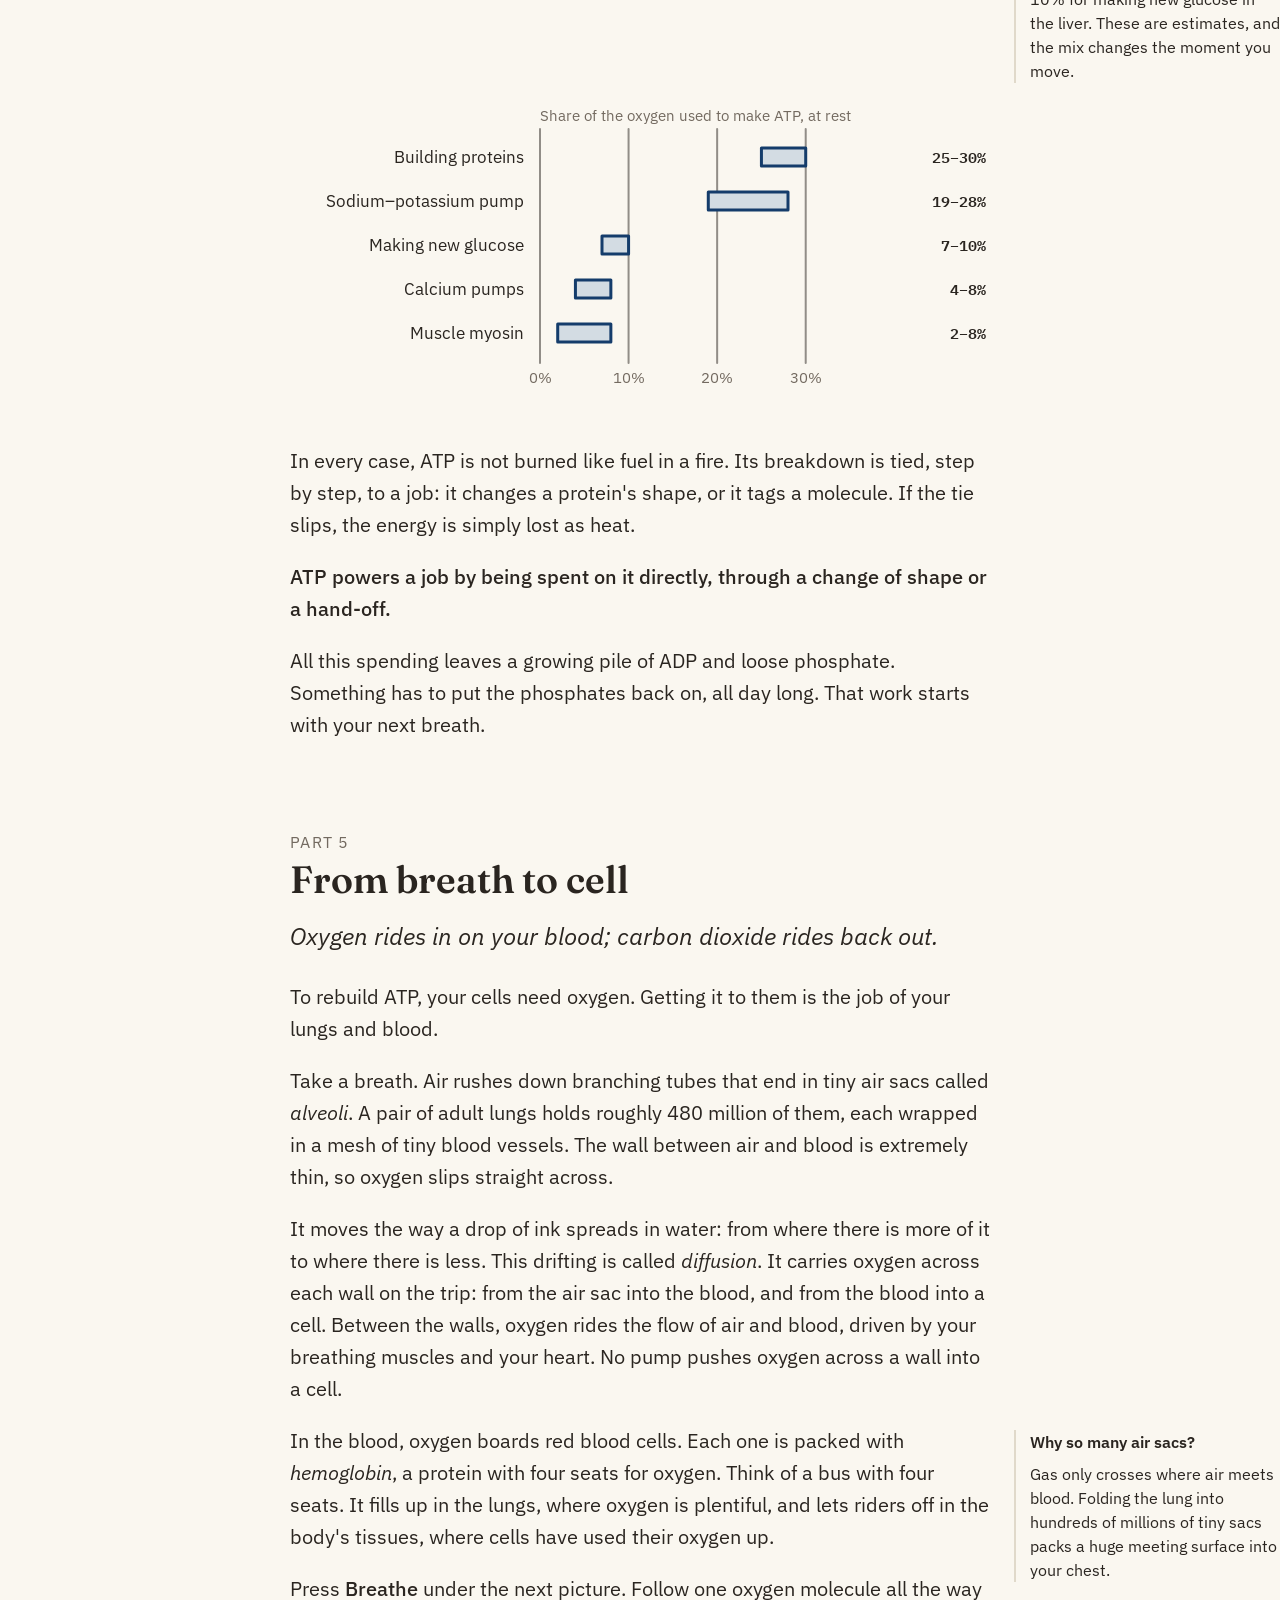
==== commit 0dd9cbe1: "Add Figure 2.2 (atp-split): the split step by step, atom by atom Water's oxygen bonds to the end pho" ====
--- a/index.html
+++ b/index.html
@@ -115,9 +115,12 @@
     <p>Now watch the swap itself. The next picture shows only the end of the tail. Press <b>Step</b> to go one stage at a time.</p>
   </div>
 
-  <figure class="fig fig-pending" id="atp-split" data-figure="2.2">
-  <div class="fig-art"><svg class="art" width="900" height="160" viewBox="0 0 900 160" role="img" aria-labelledby="atp-split-alt"><text x="450" y="84" text-anchor="middle" class="t-small t-muted">Figure 2.2 is being drawn</text></svg></div>
+  <figure class="fig" id="atp-split" data-figure="2.2">
+  <div class="fig-art"><svg class="art" width="900" height="380" viewBox="0 0 900 380" role="img" aria-labelledby="atp-split-alt"></svg></div>
   <p class="sr-only" id="atp-split-alt">The end of ATP&#x27;s tail: two phosphorus atoms, each wrapped in oxygens, with negative charges crowded side by side. A water molecule&#x27;s oxygen bonds to the end phosphorus, the bond to its neighbor breaks, and a hydrogen ion leaves. Then the two pieces push apart, and nearby water molecules turn their hydrogen ends toward the negative pieces.</p>
+  <p class="fig-caption is-live" id="atp-split-caption" aria-live="polite"></p>
+  <noscript><p class="fig-caption">This figure needs JavaScript. It shows: The end of ATP&#x27;s tail: two phosphorus atoms, each wrapped in oxygens, with negative charges crowded side by side. A water molecule&#x27;s oxygen bonds to the end phosphorus, the bond to its neighbor breaks, and a hydrogen ion leaves. Then the two pieces push apart, and nearby water molecules turn their hydrogen ends toward the negative pieces.</p></noscript>
+  <div class="fig-controls"><button type="button" class="btn btn-swap" data-pause aria-pressed="false" aria-label="Pause this figure"><span>Play</span><span>Pause</span></button><button type="button" class="btn btn-action" id="atp-split-step">Step</button></div>
 </figure>
 
   <p>In a test tube, that is the end of the story. The pieces drift apart, and the energy they give up goes into the water around them: every molecule nearby ends up moving a little faster, in a random direction. That random motion is heat. A random shove pushes nothing anywhere in particular, so no machine can run on it. Part 3 shows how cells collect the energy instead.</p>
@@ -628,6 +631,8 @@
 atpMolecule(document.getElementById("atp-molecule"));
 import { mount as atpAtoms } from "./figures/atp-atoms.js";
 atpAtoms(document.getElementById("atp-atoms"));
+import { mount as atpSplit } from "./figures/atp-split.js";
+atpSplit(document.getElementById("atp-split"));
 import { mount as atpHill } from "./figures/atp-hill.js";
 atpHill(document.getElementById("atp-hill"));
 import { mount as myosinRow } from "./figures/myosin-row.js";
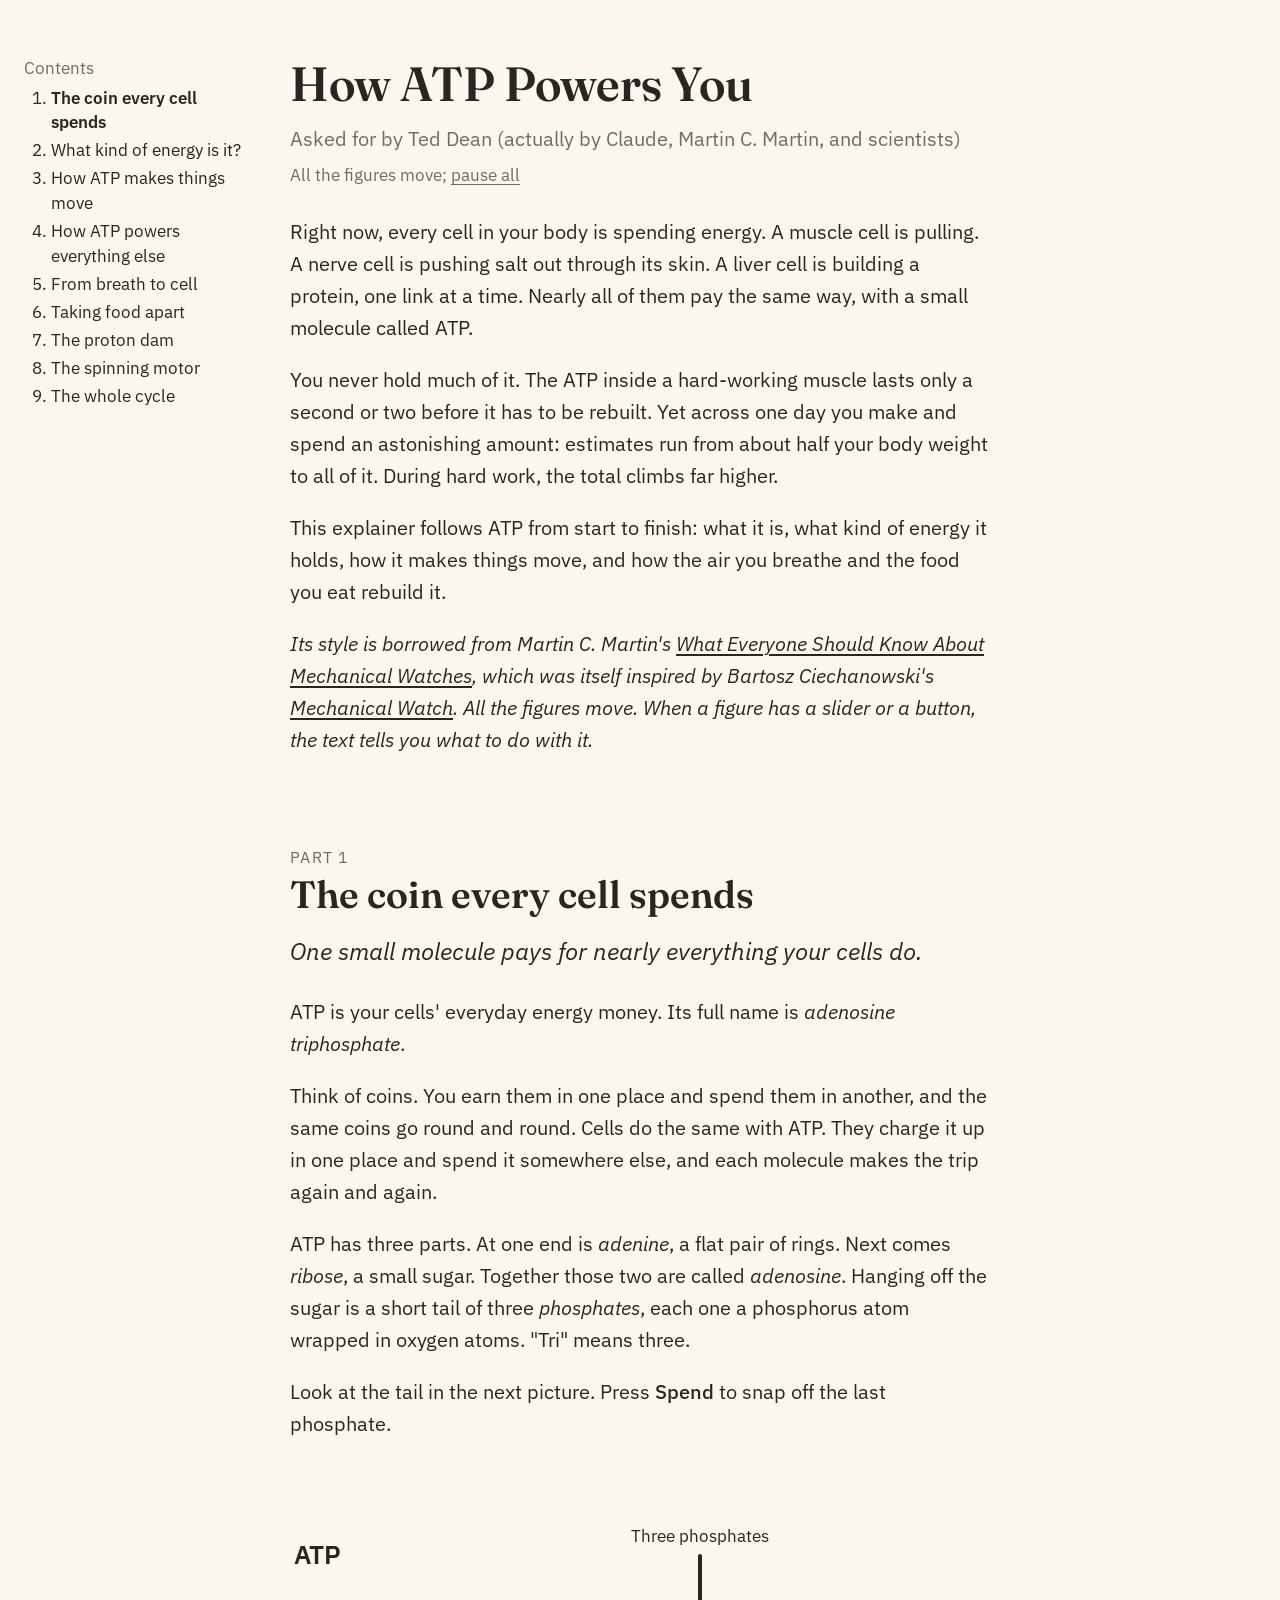
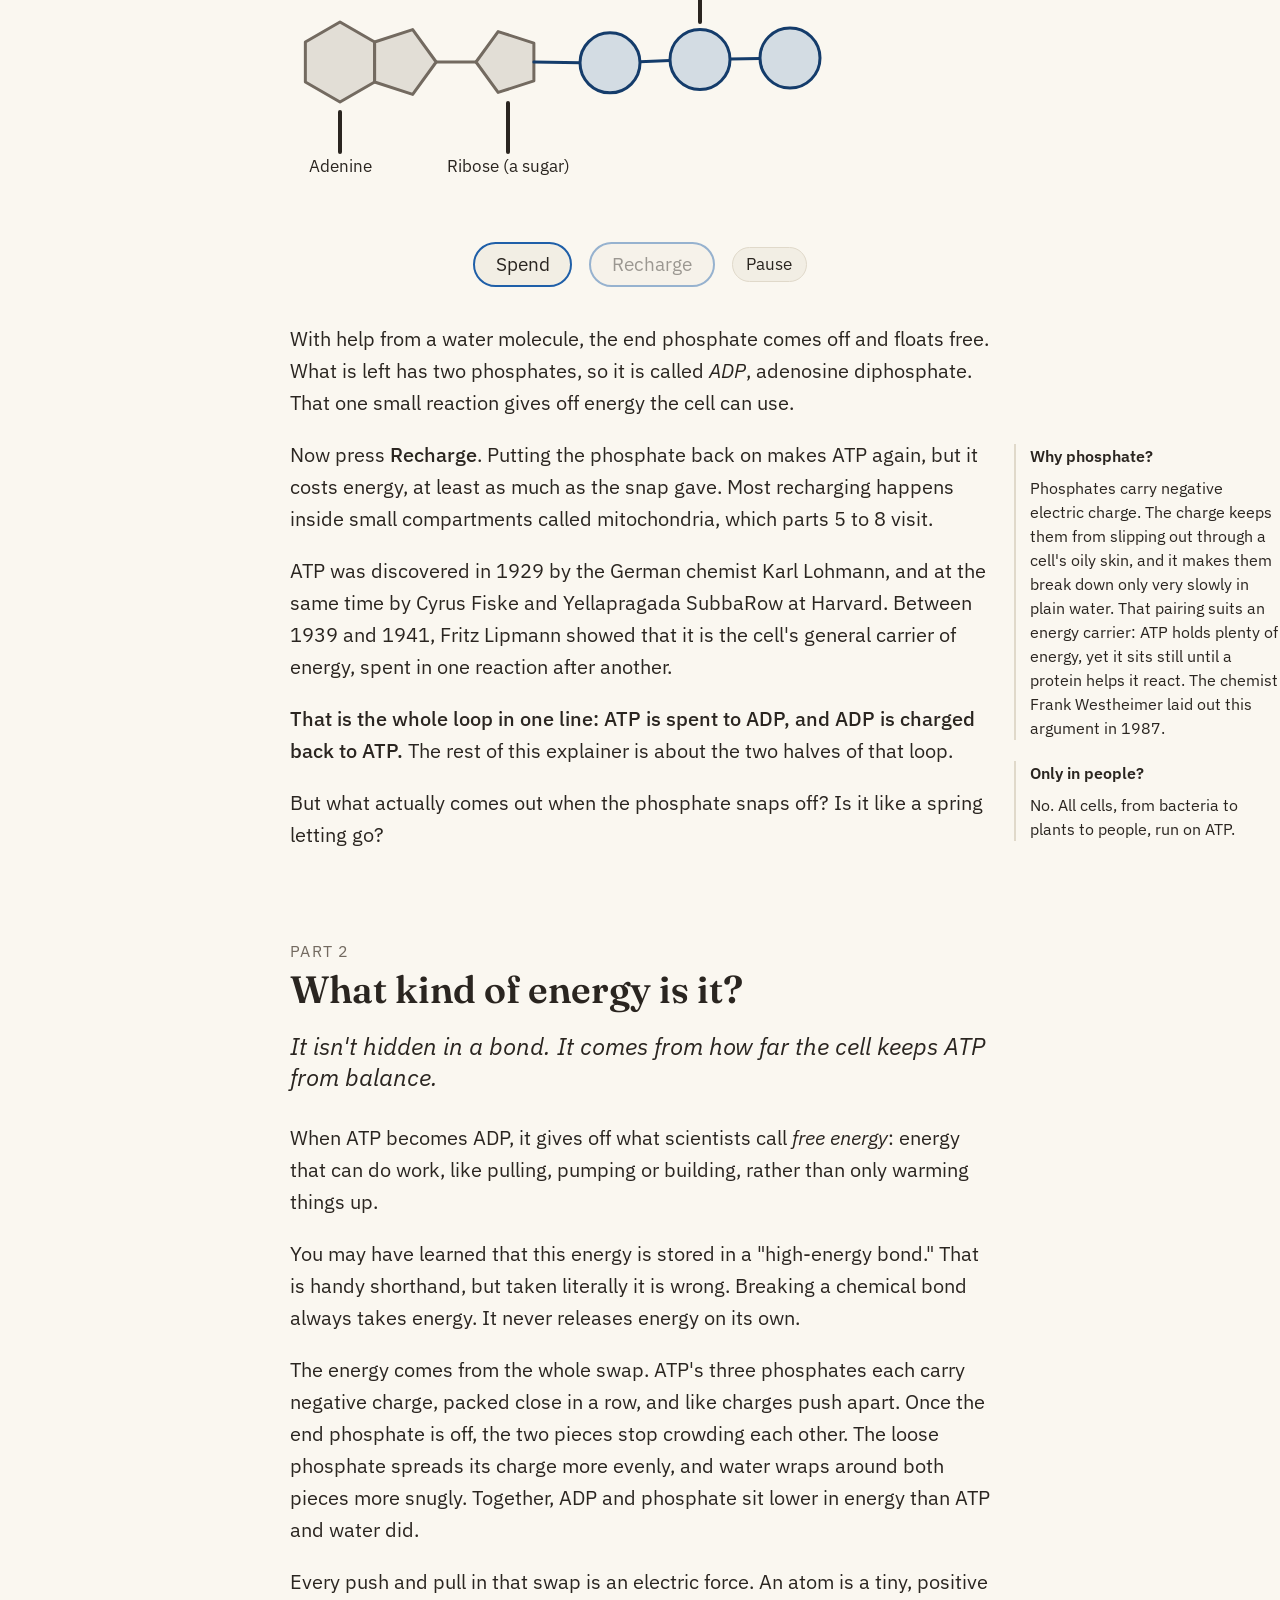
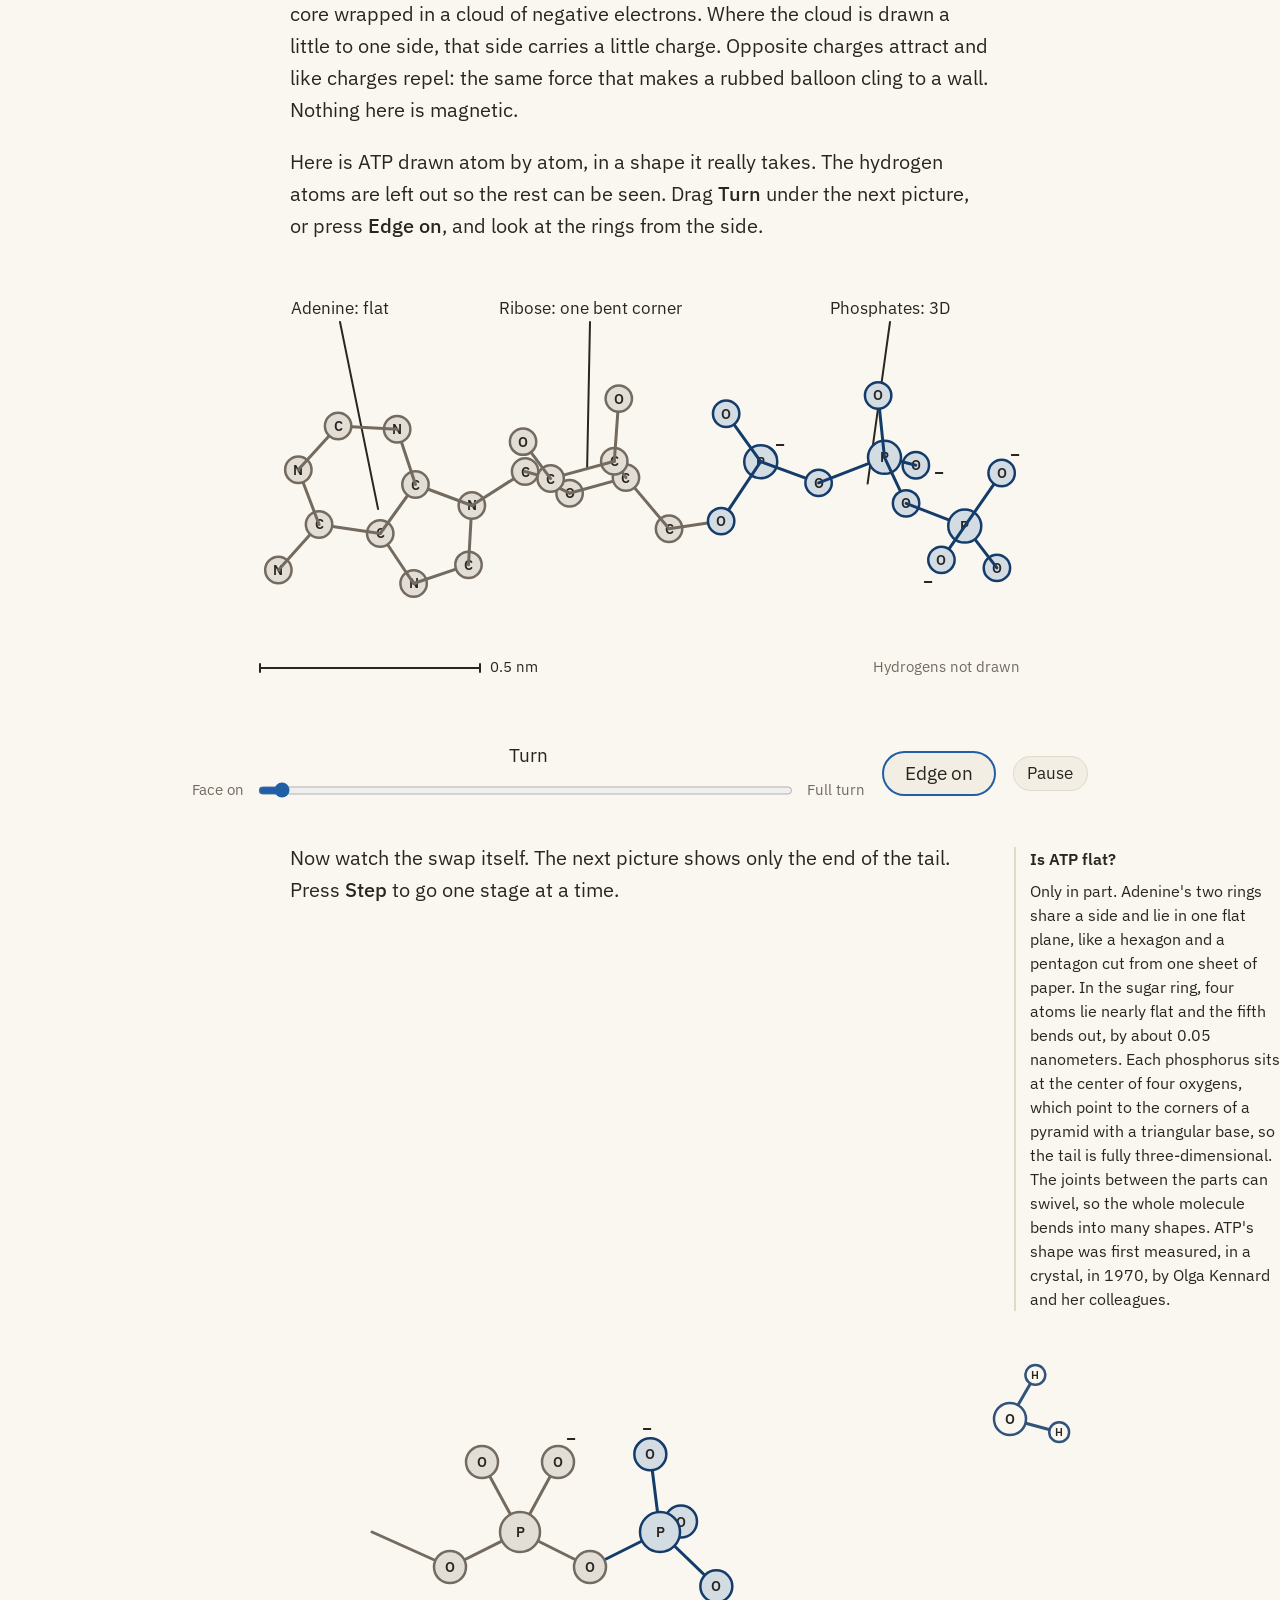
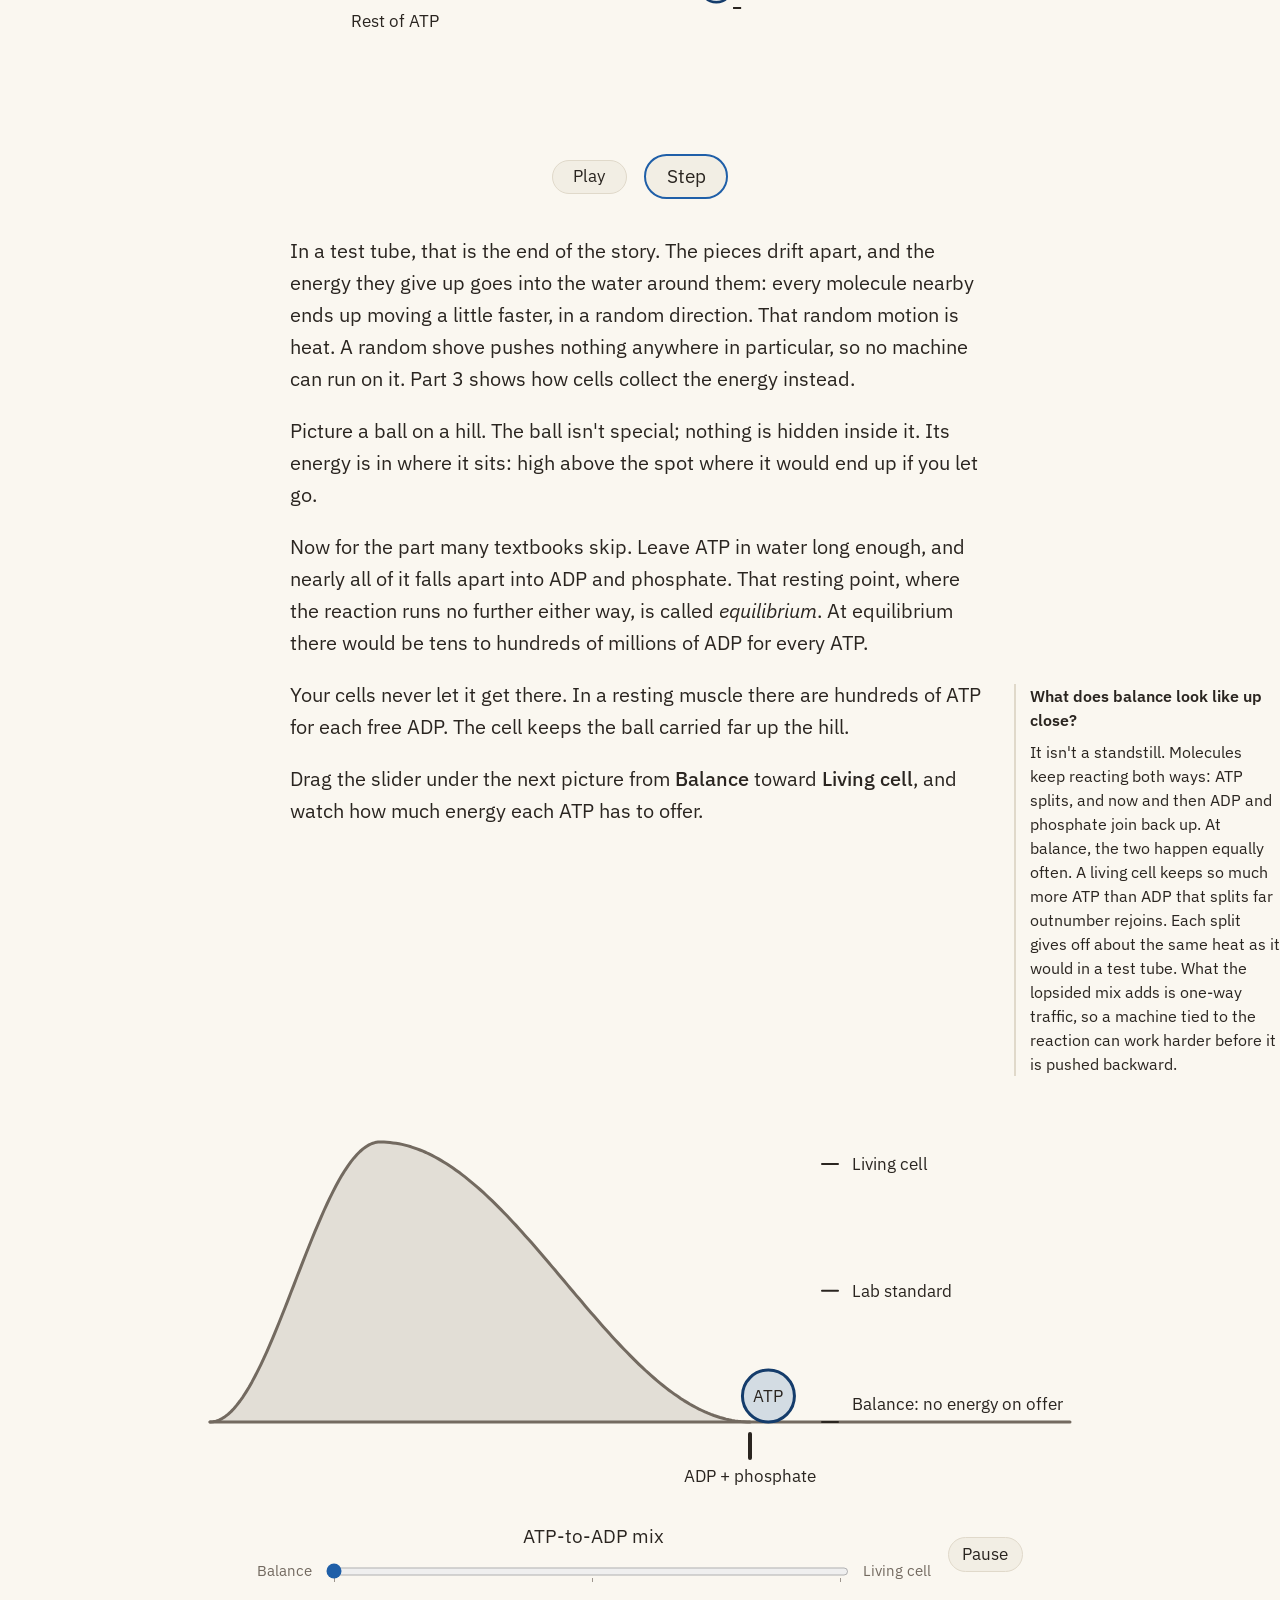
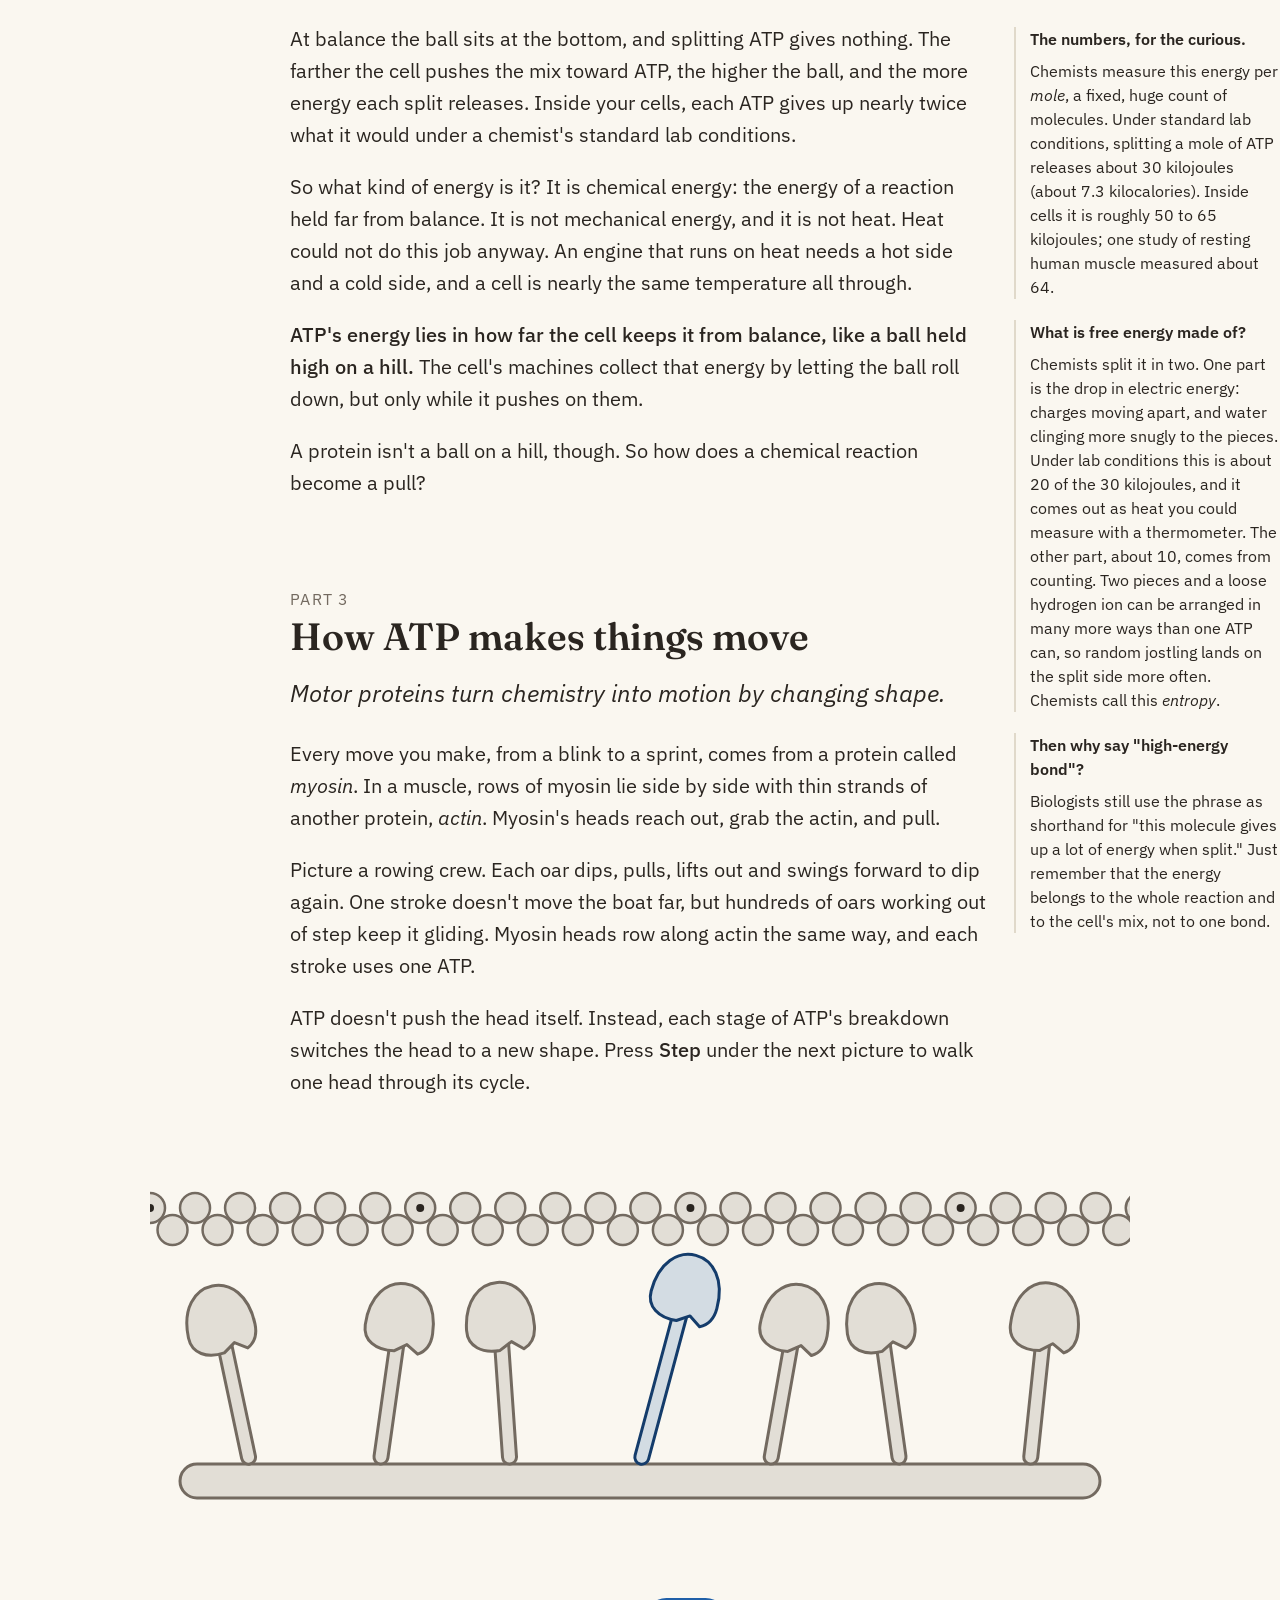
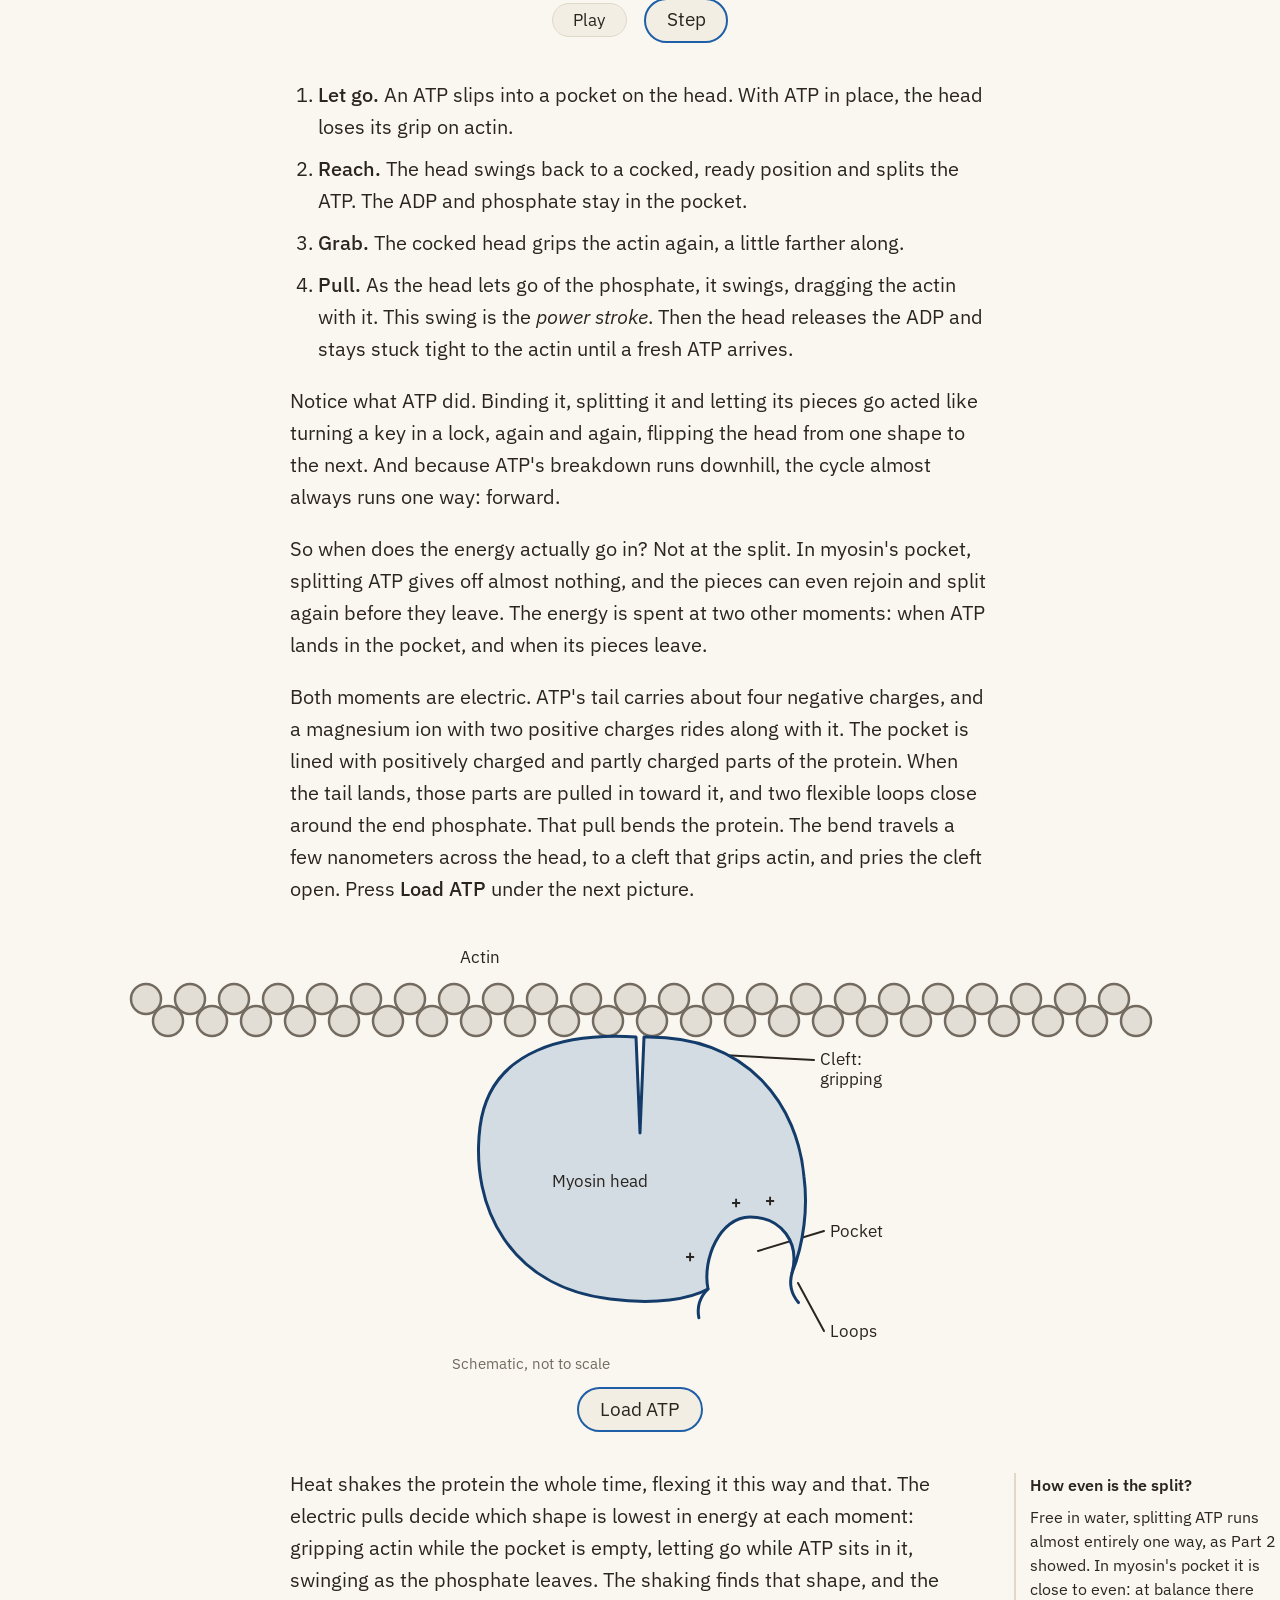
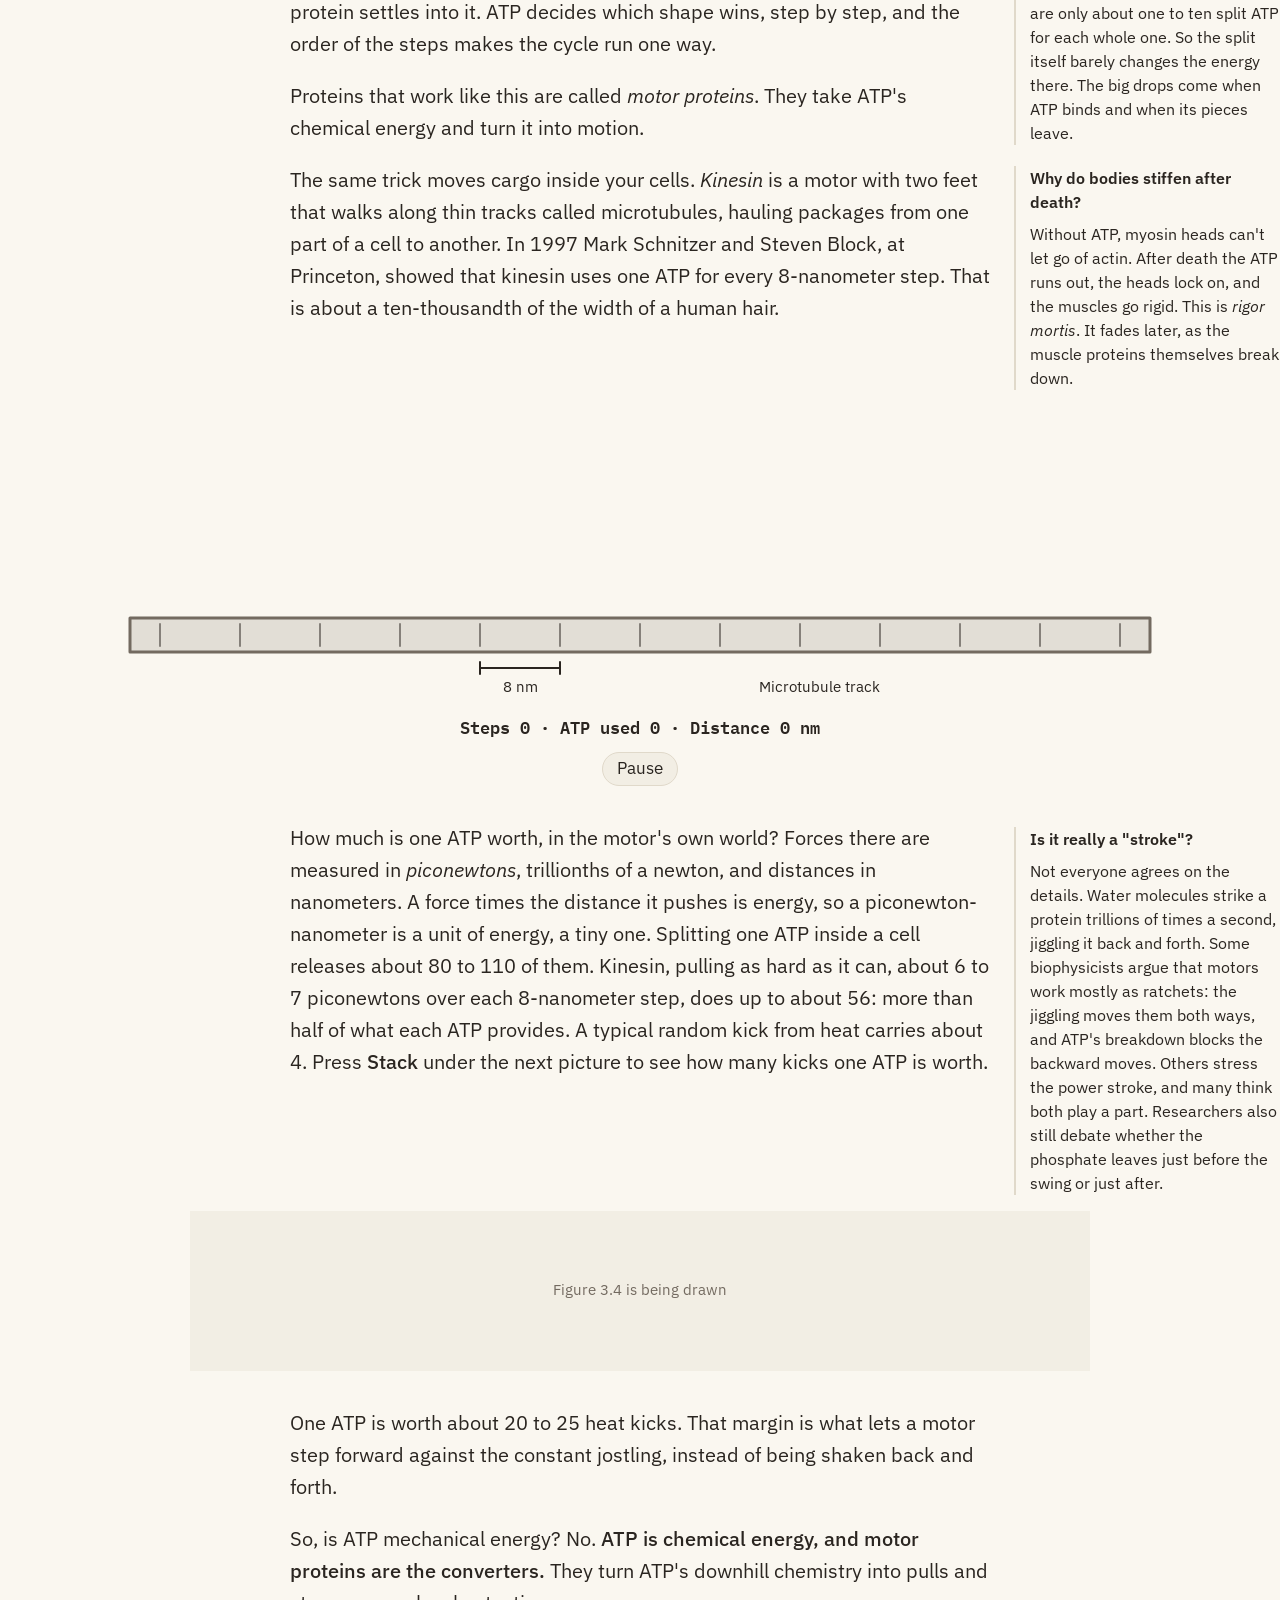
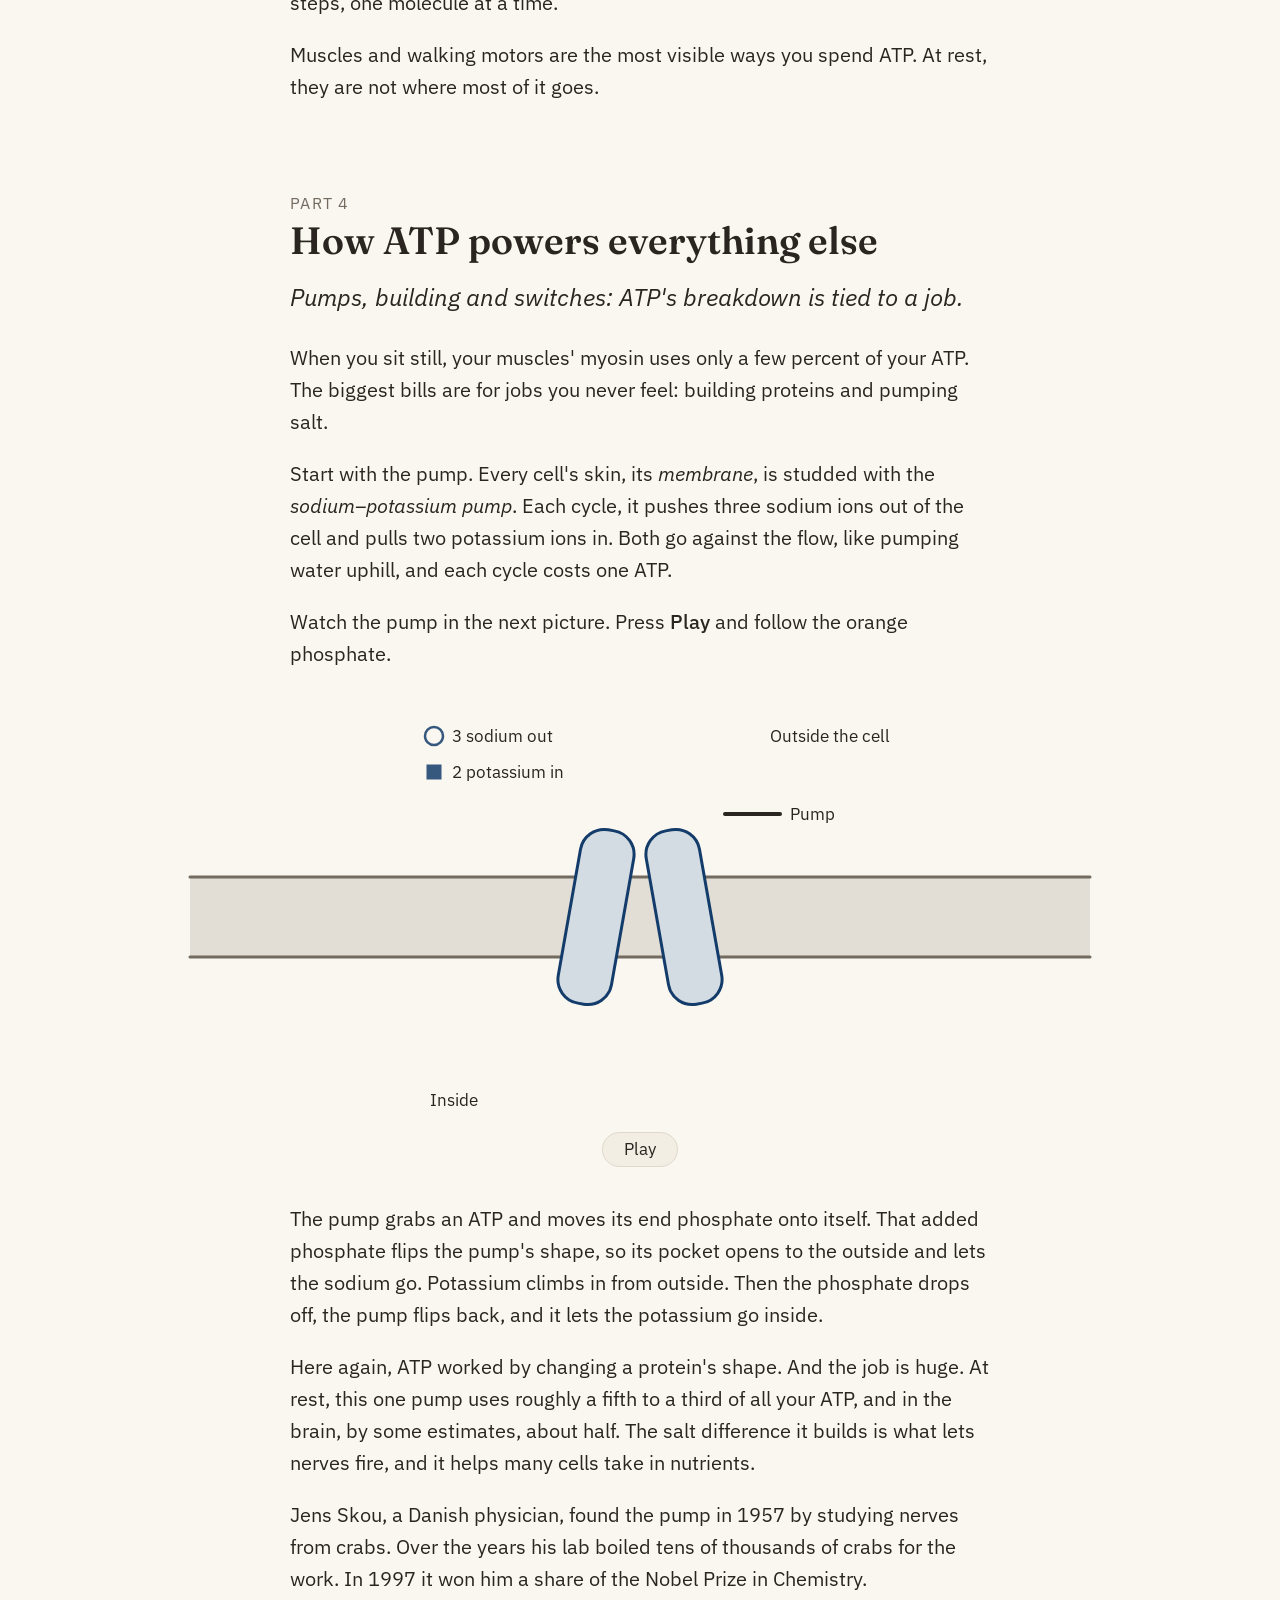
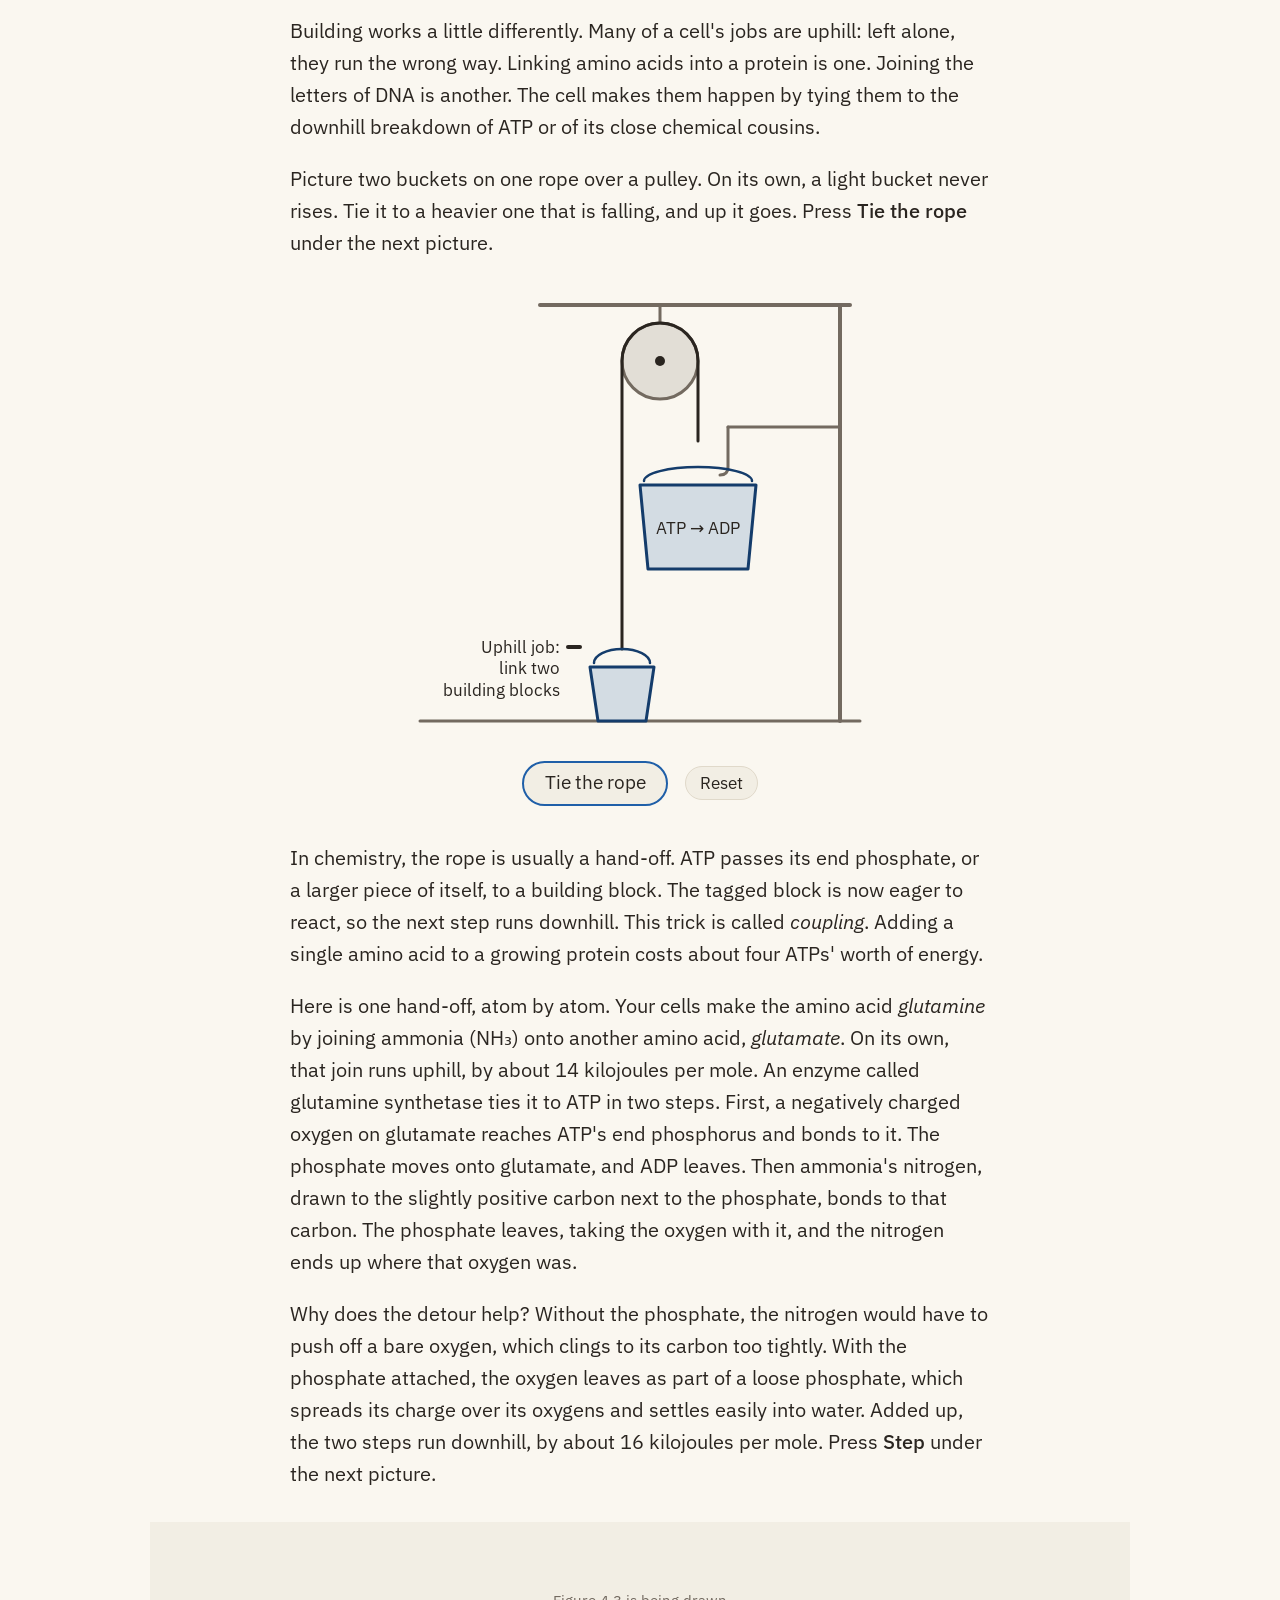
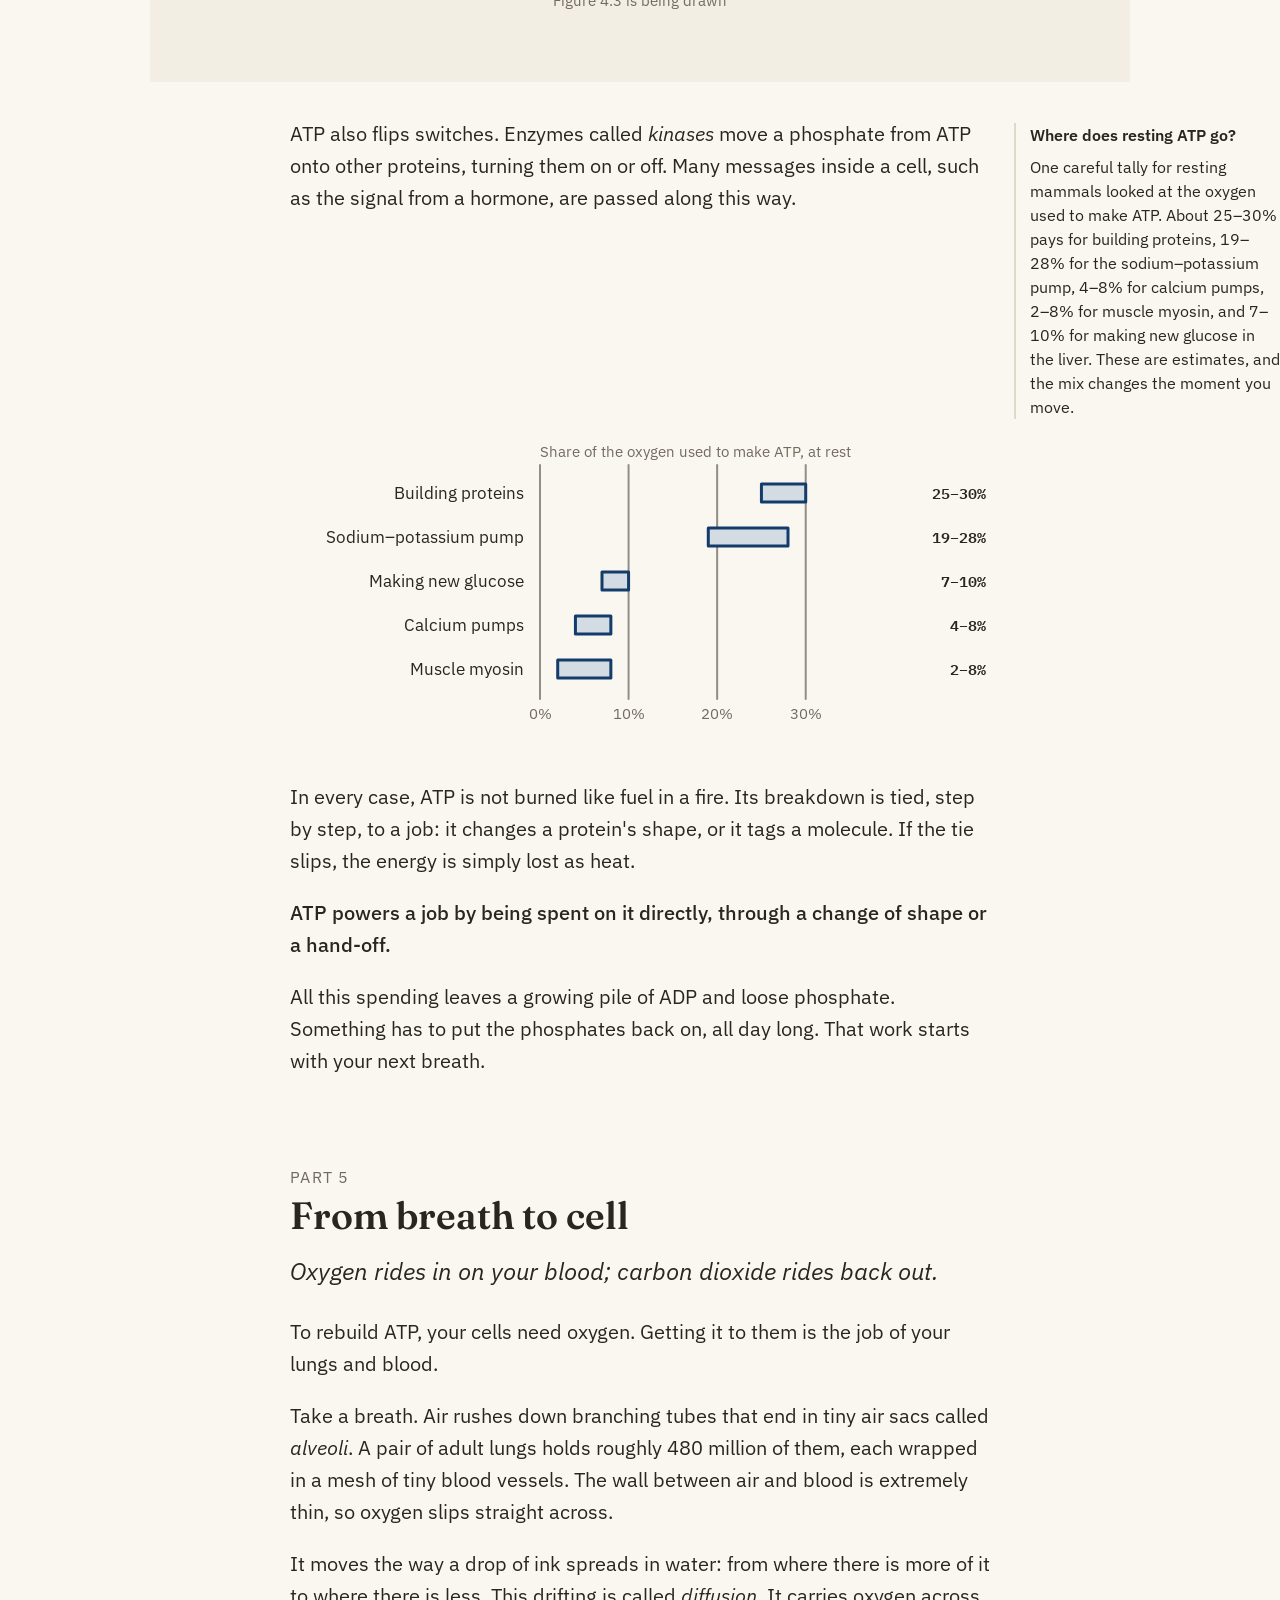
==== commit 7af3d8b9: "Add Figure 3.2 (myosin-pocket): ATP's charged tail closes the pocket, the cleft lets go Schematic an" ====
--- a/index.html
+++ b/index.html
@@ -204,9 +204,12 @@
 
   <p>Both moments are electric. ATP's tail carries about four negative charges, and a magnesium ion with two positive charges rides along with it. The pocket is lined with positively charged and partly charged parts of the protein. When the tail lands, those parts are pulled in toward it, and two flexible loops close around the end phosphate. That pull bends the protein. The bend travels a few nanometers across the head, to a cleft that grips actin, and pries the cleft open. Press <b>Load ATP</b> under the next picture.</p>
 
-  <figure class="fig fig-pending" id="myosin-pocket" data-figure="3.2">
-  <div class="fig-art"><svg class="art" width="900" height="160" viewBox="0 0 900 160" role="img" aria-labelledby="myosin-pocket-alt"><text x="450" y="84" text-anchor="middle" class="t-small t-muted">Figure 3.2 is being drawn</text></svg></div>
+  <figure class="fig" id="myosin-pocket" data-figure="3.2">
+  <div class="fig-art"><svg class="art" width="900" height="440" viewBox="0 0 900 440" role="img" aria-labelledby="myosin-pocket-alt"></svg></div>
   <p class="sr-only" id="myosin-pocket-alt">A schematic myosin head under a strand of actin. When ATP&#x27;s negatively charged tail drops into a pocket near the bottom of the head, charged parts of the pocket and two loops are pulled in around it. The bend travels up through the head, a cleft at the top opens, and the head lets go of the actin.</p>
+  <p class="sr-only" id="myosin-pocket-status" aria-live="polite"></p>
+  <noscript><p class="fig-caption">This figure needs JavaScript. It shows: A schematic myosin head under a strand of actin. When ATP&#x27;s negatively charged tail drops into a pocket near the bottom of the head, charged parts of the pocket and two loops are pulled in around it. The bend travels up through the head, a cleft at the top opens, and the head lets go of the actin.</p></noscript>
+  <div class="fig-controls"><button type="button" class="btn btn-action btn-swap" id="myosin-pocket-load"><span>Load ATP</span><span class="word-hidden">Empty</span></button></div>
 </figure>
 
   <div class="with-aside">
@@ -633,6 +636,8 @@
 atpAtoms(document.getElementById("atp-atoms"));
 import { mount as atpSplit } from "./figures/atp-split.js";
 atpSplit(document.getElementById("atp-split"));
+import { mount as myosinPocket } from "./figures/myosin-pocket.js";
+myosinPocket(document.getElementById("myosin-pocket"));
 import { mount as atpHill } from "./figures/atp-hill.js";
 atpHill(document.getElementById("atp-hill"));
 import { mount as myosinRow } from "./figures/myosin-row.js";
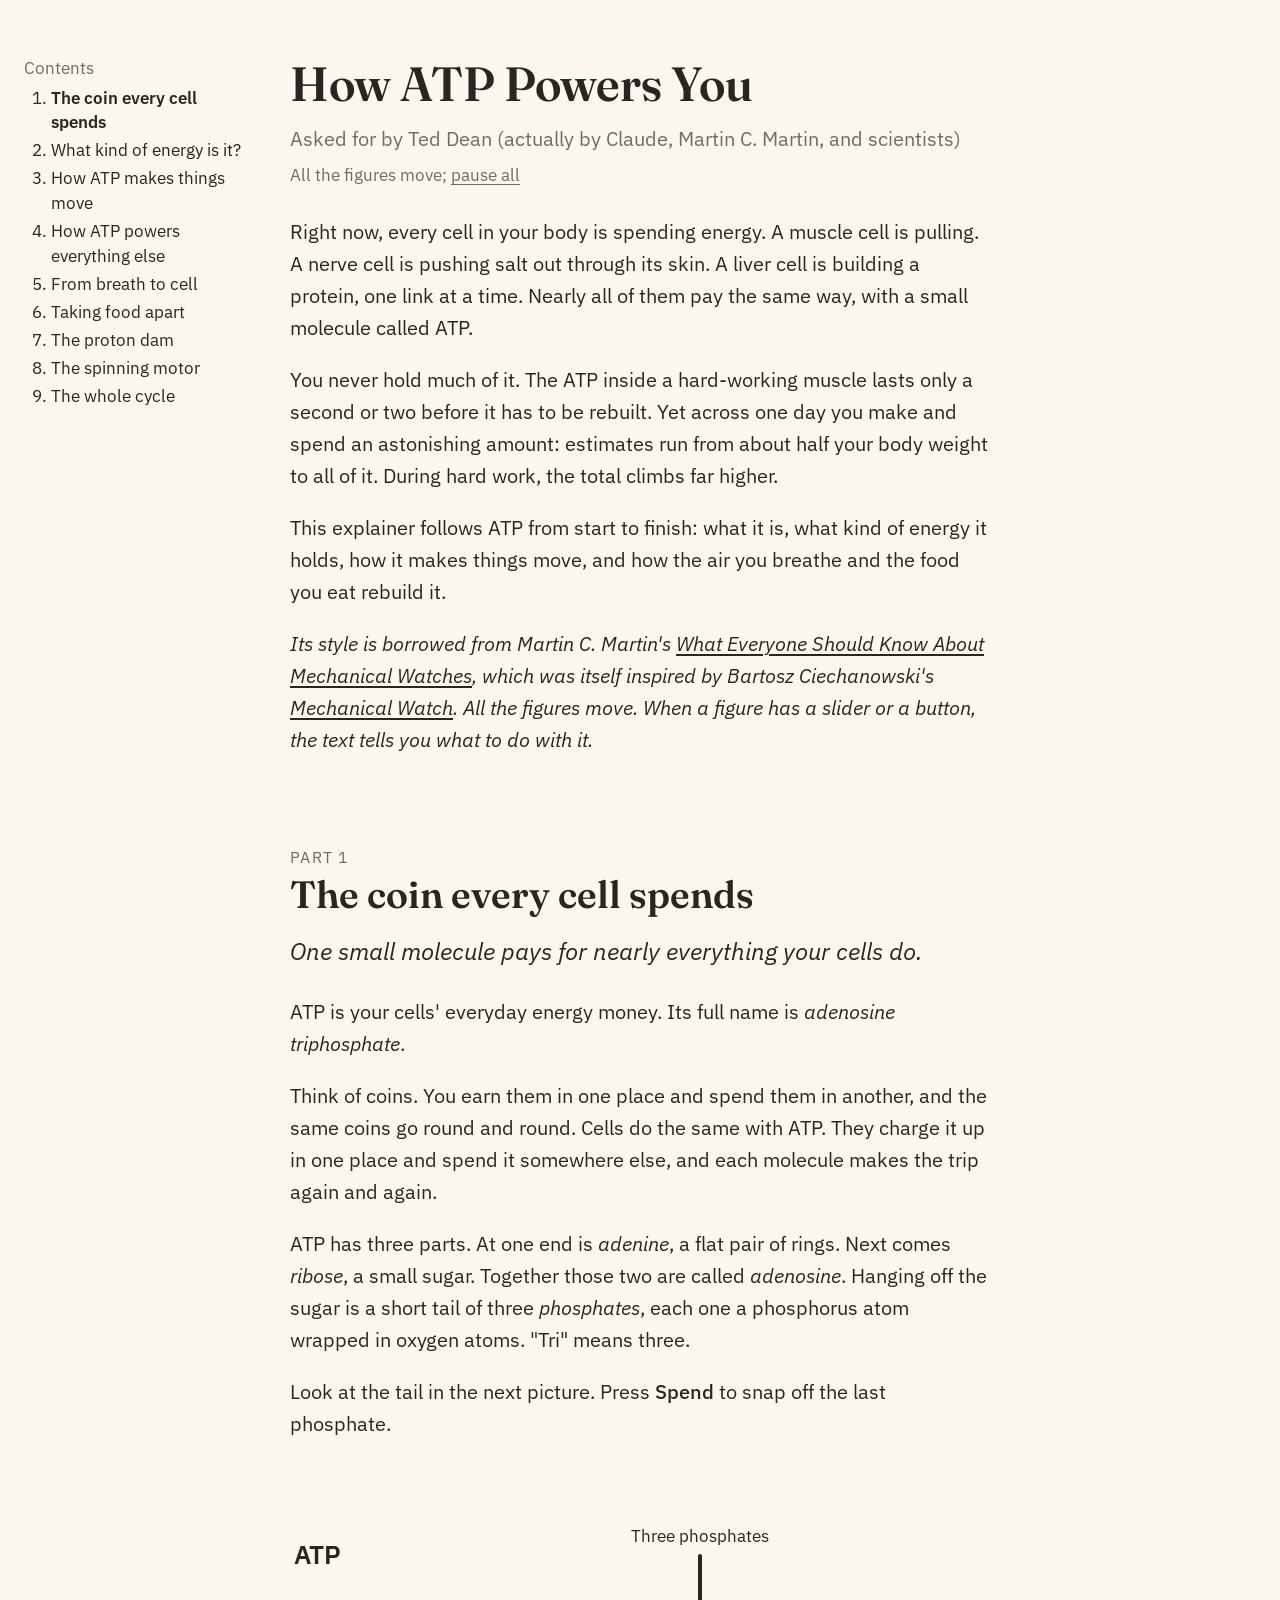
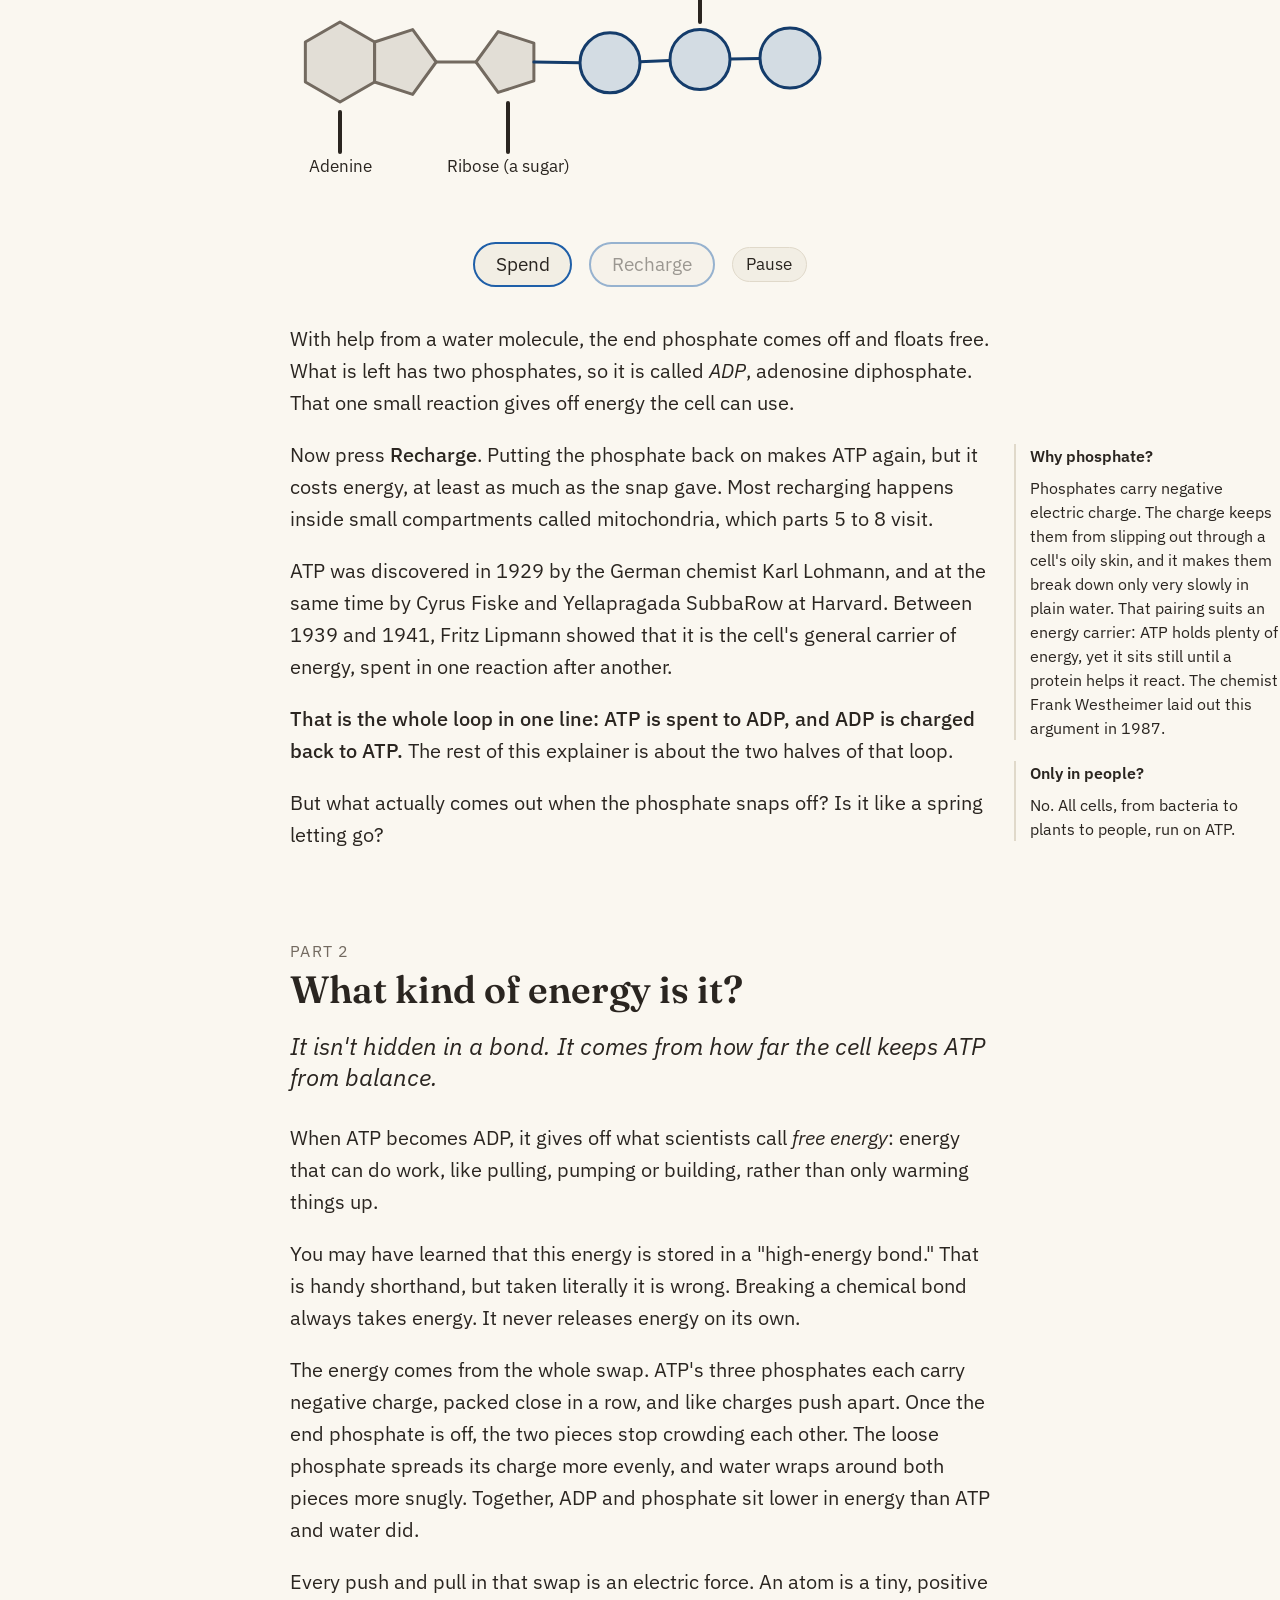
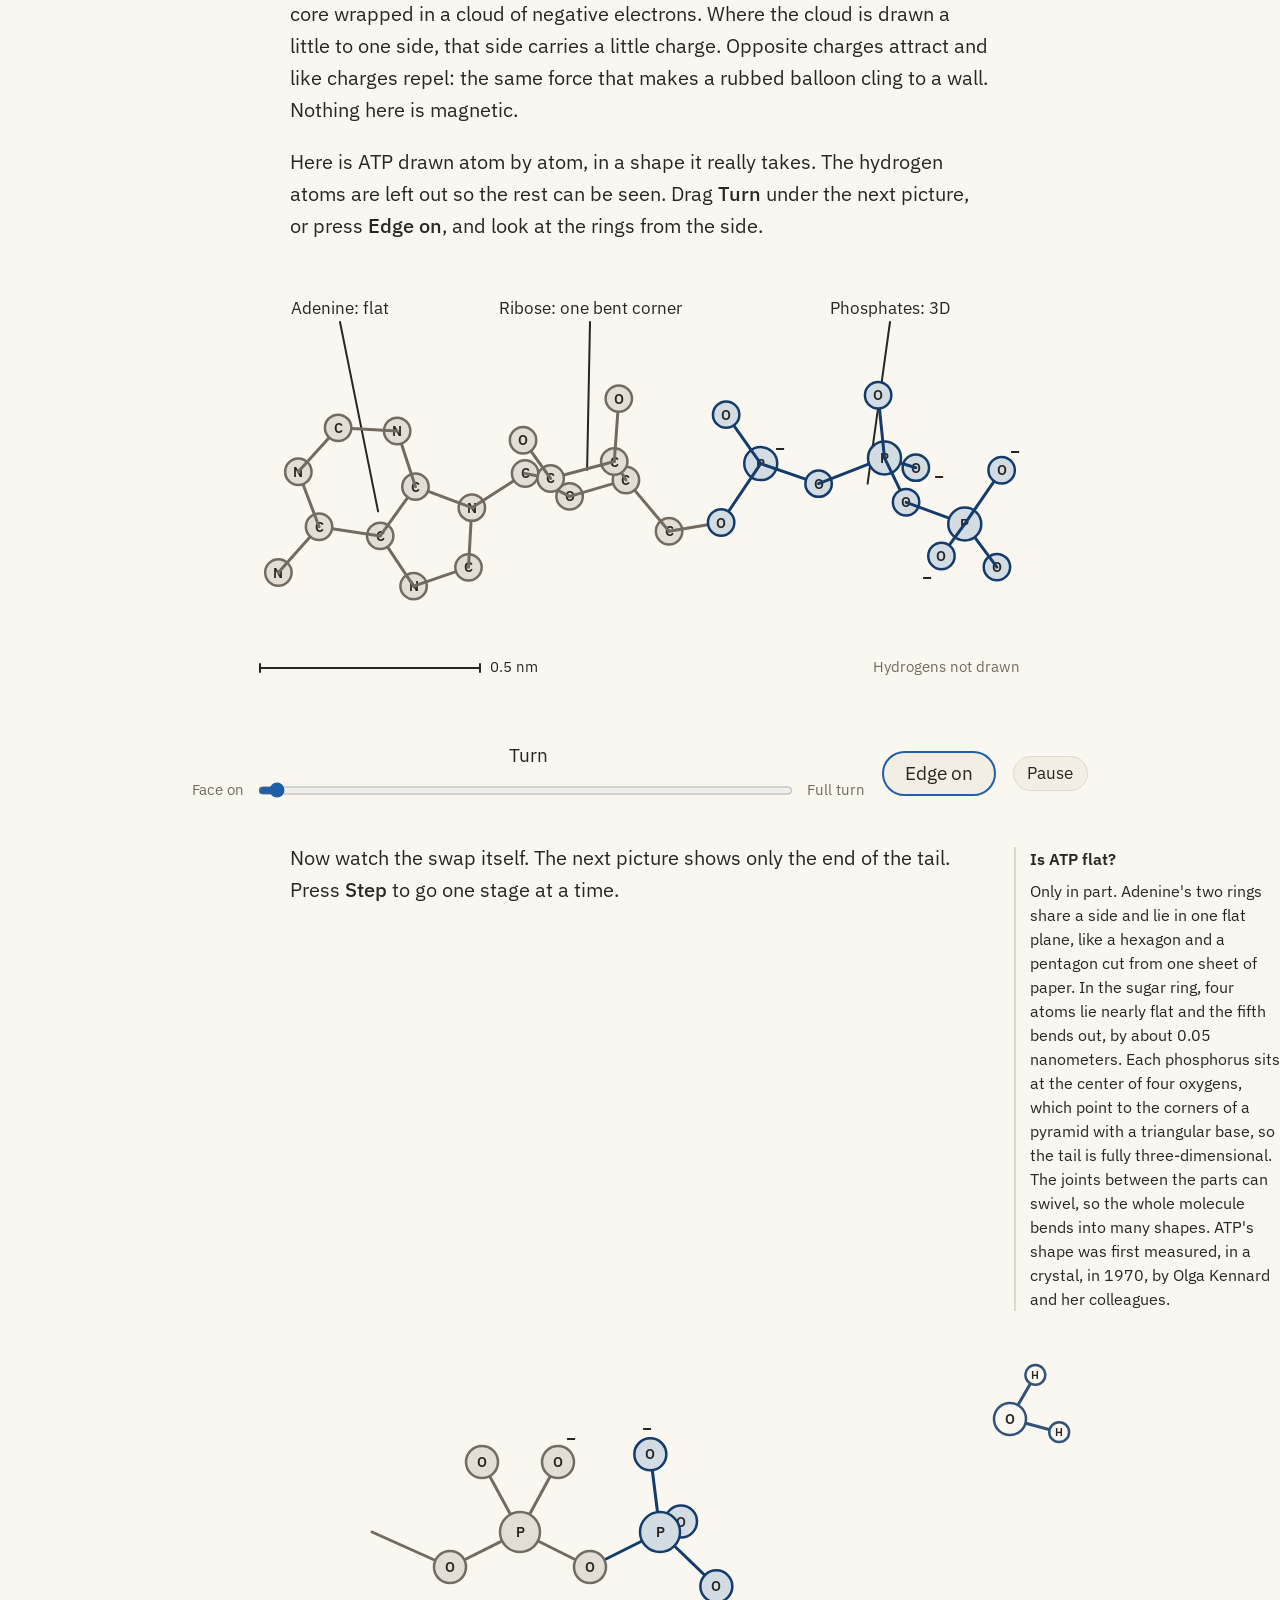
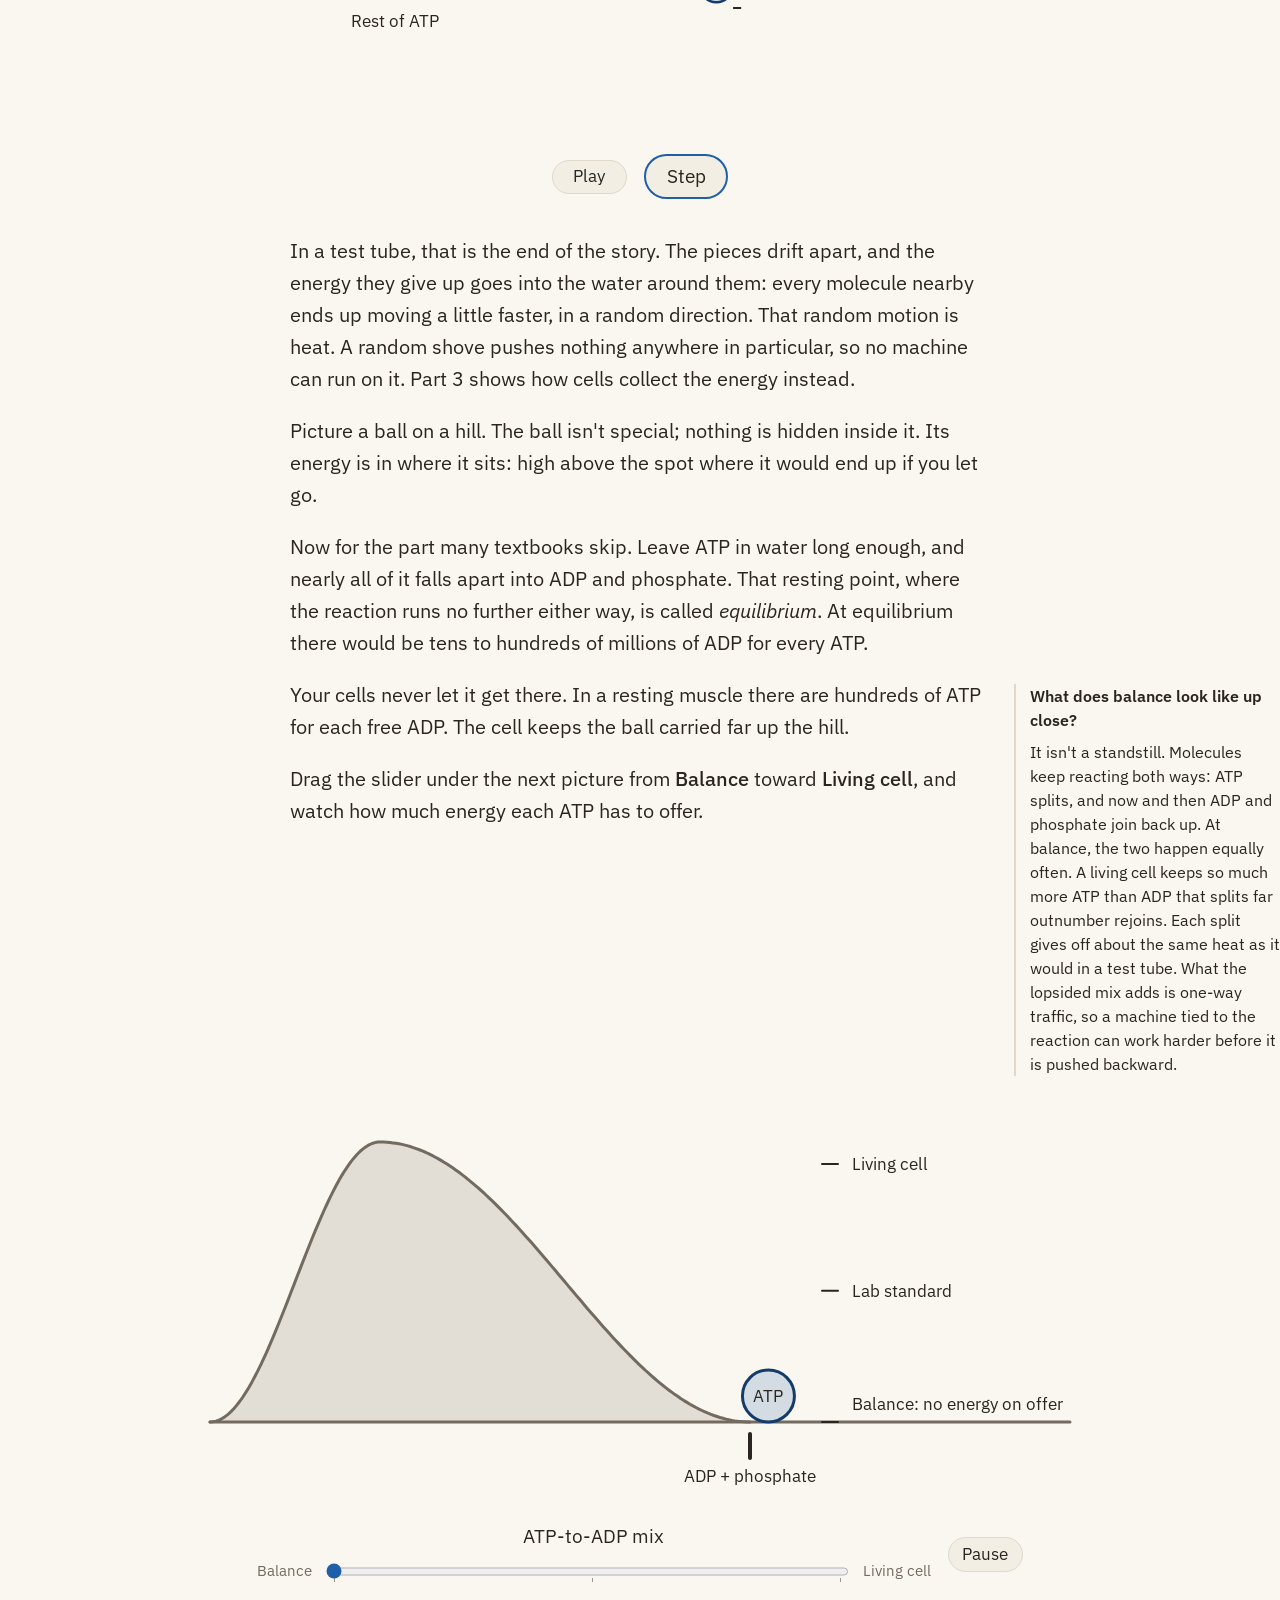
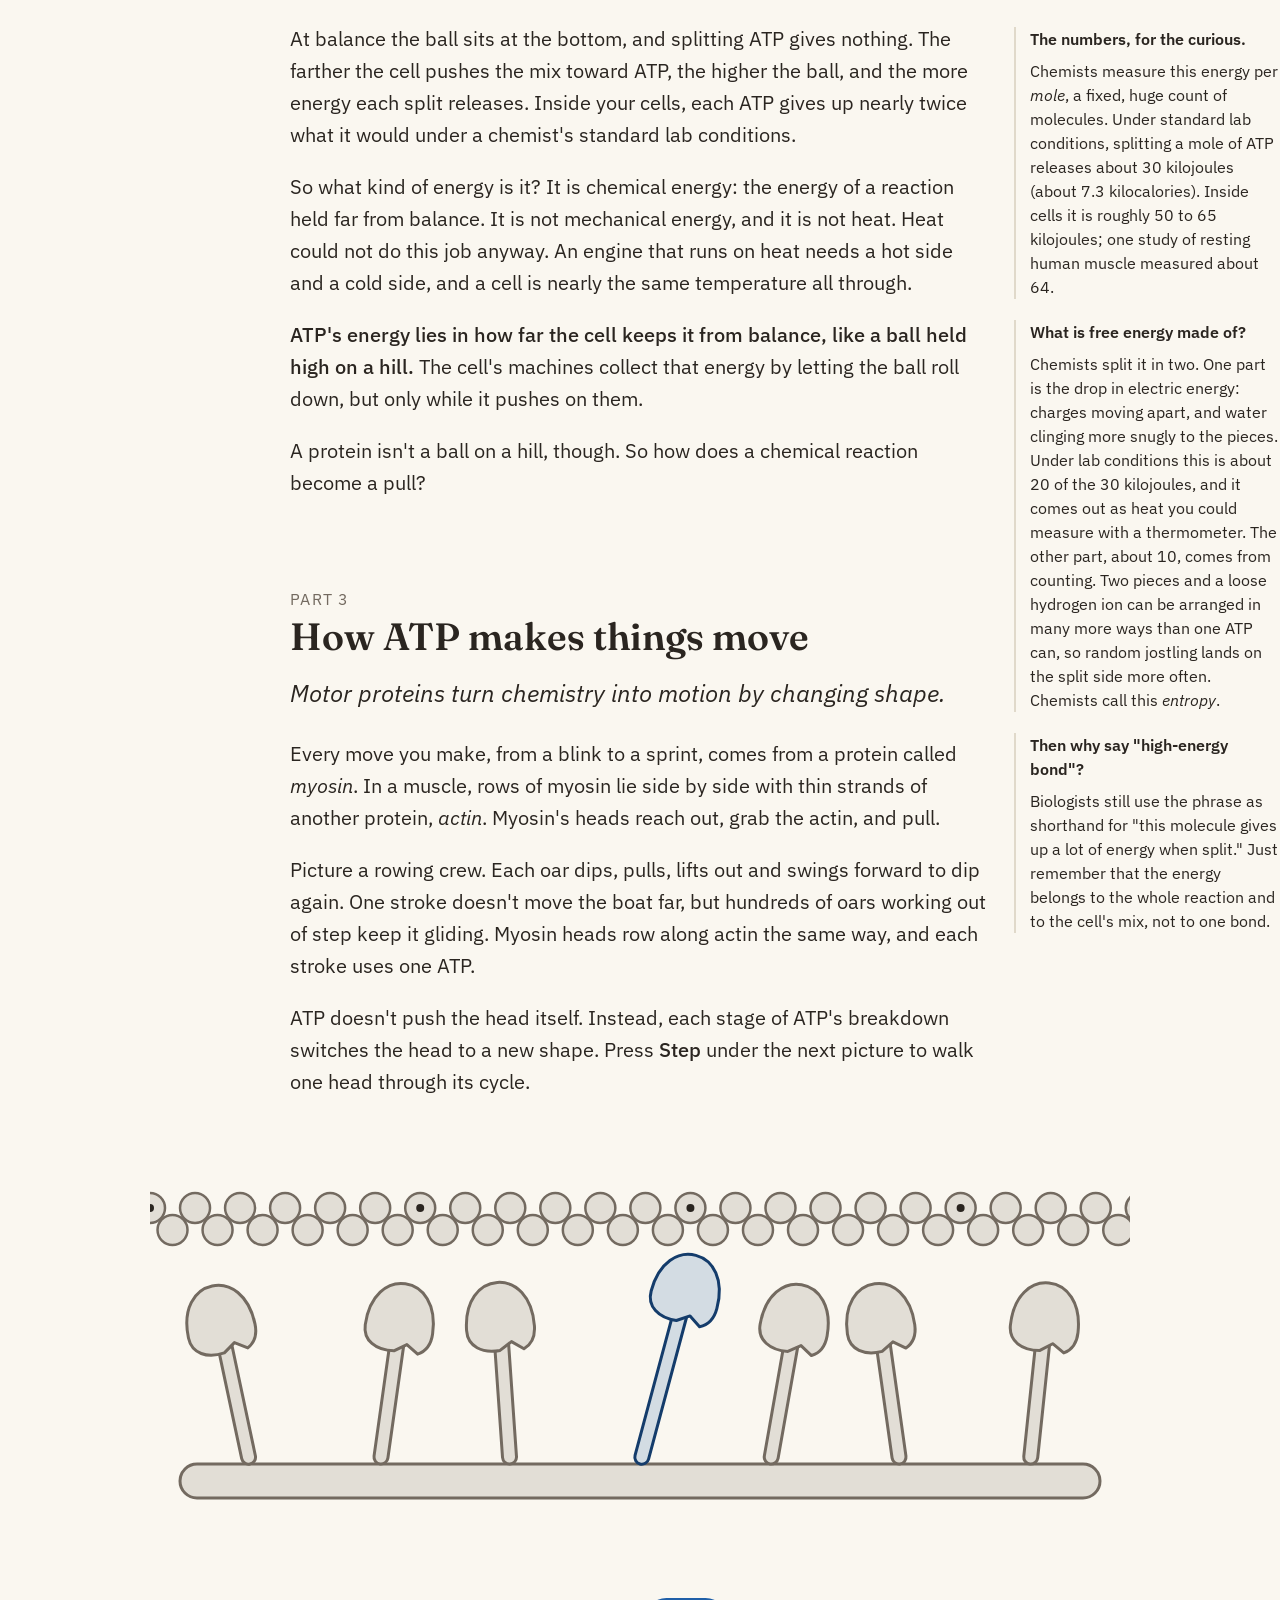
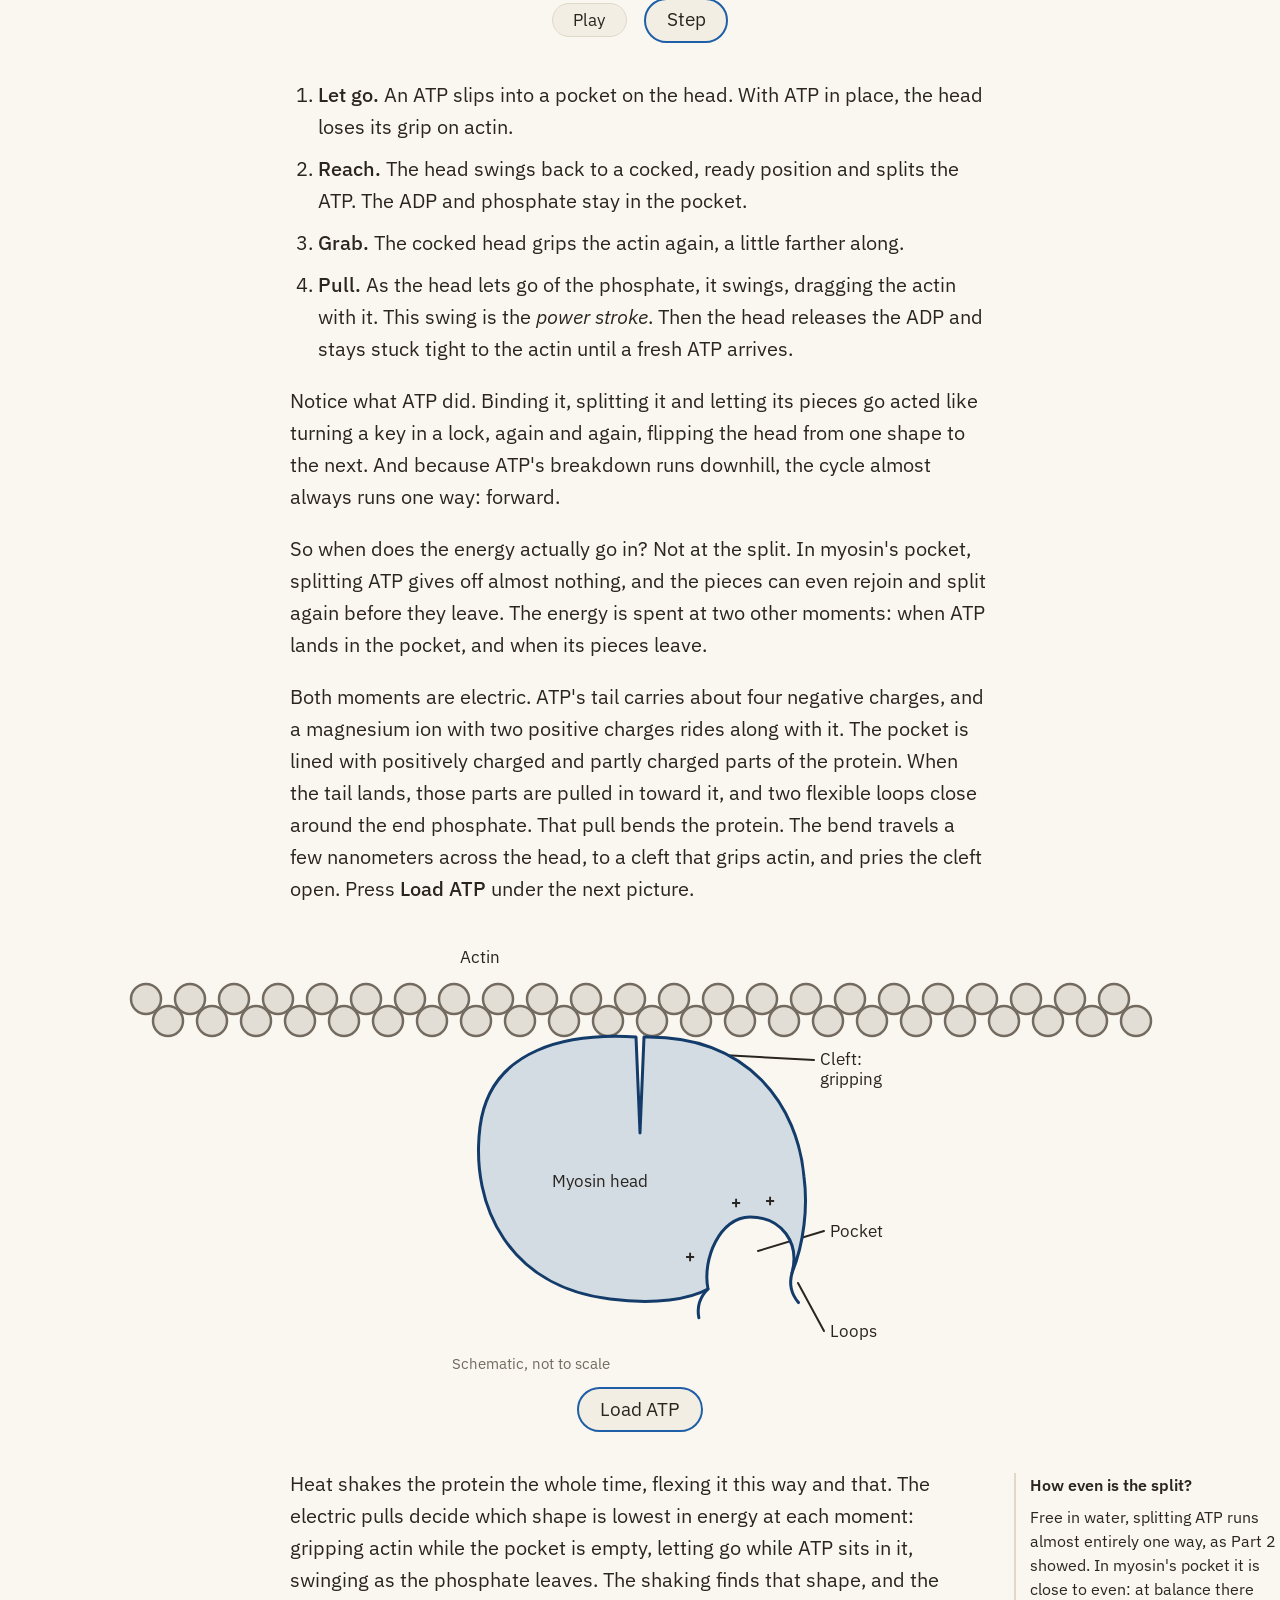
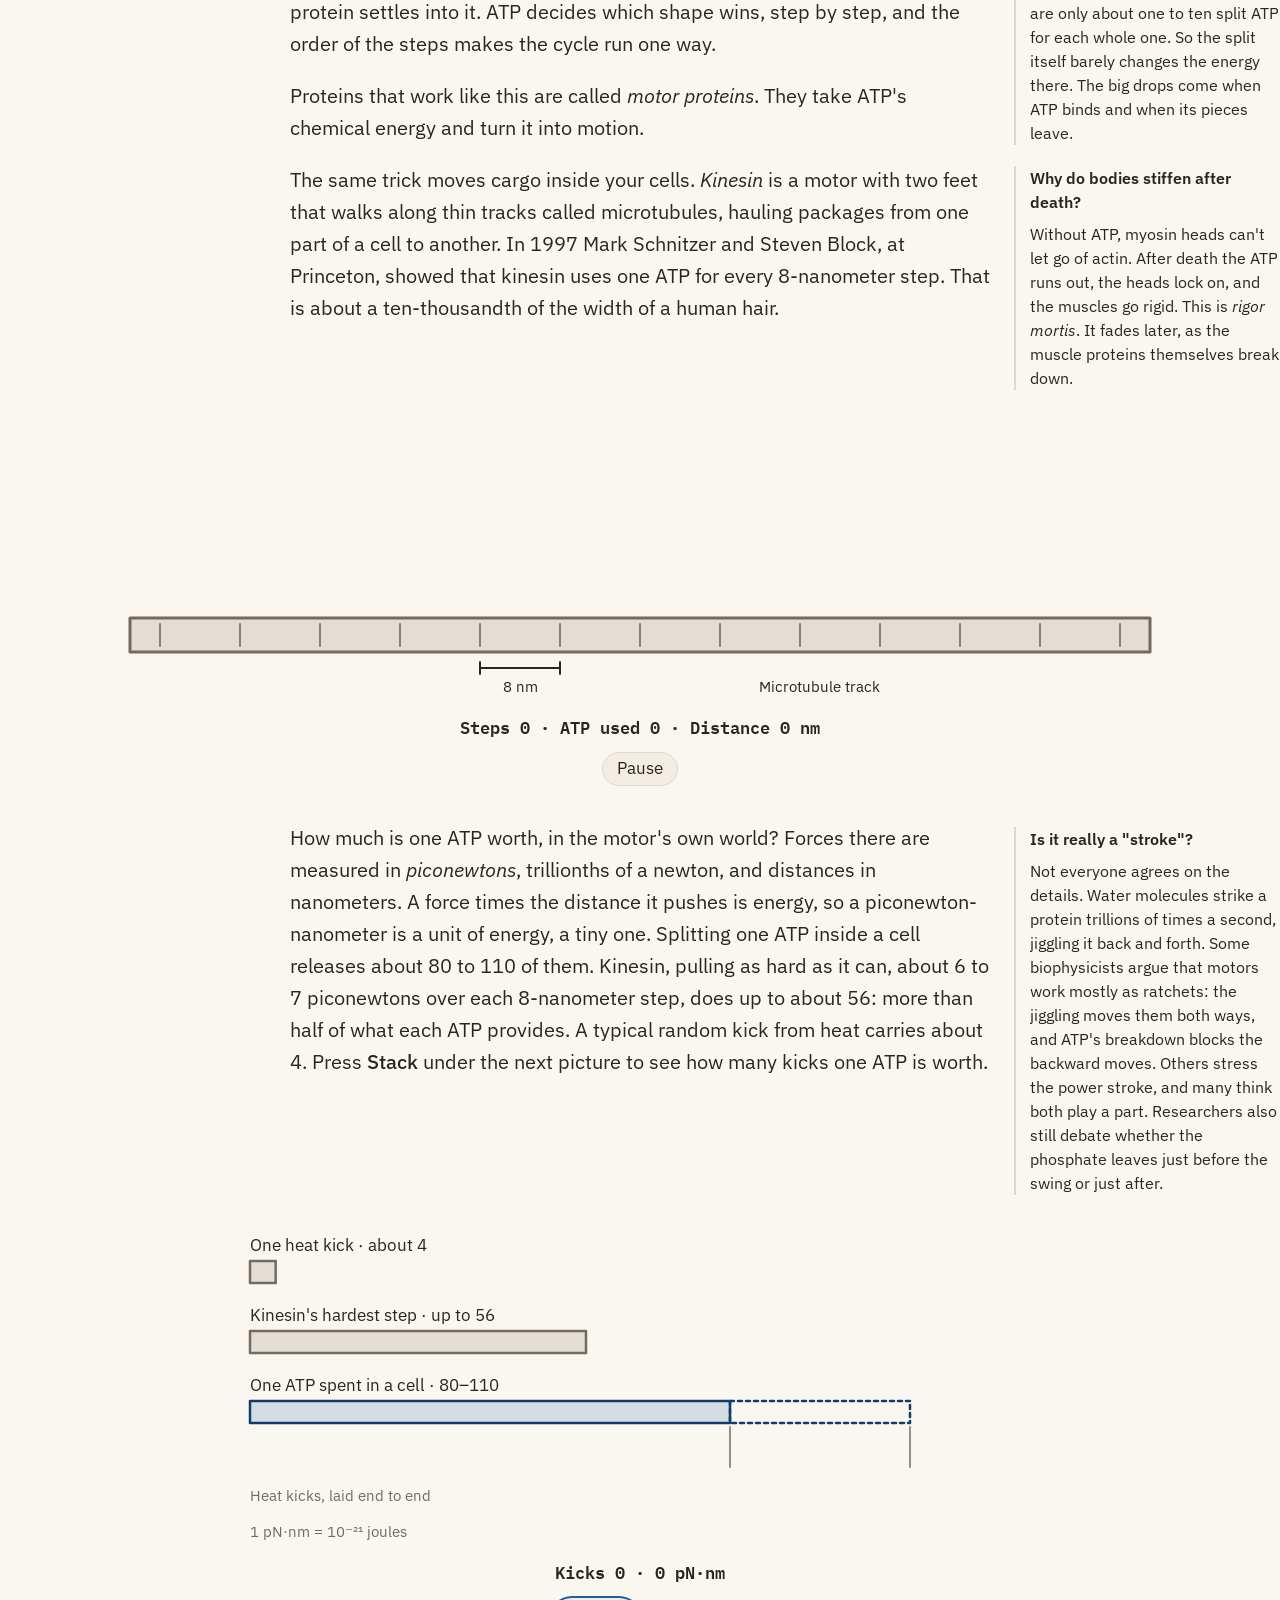
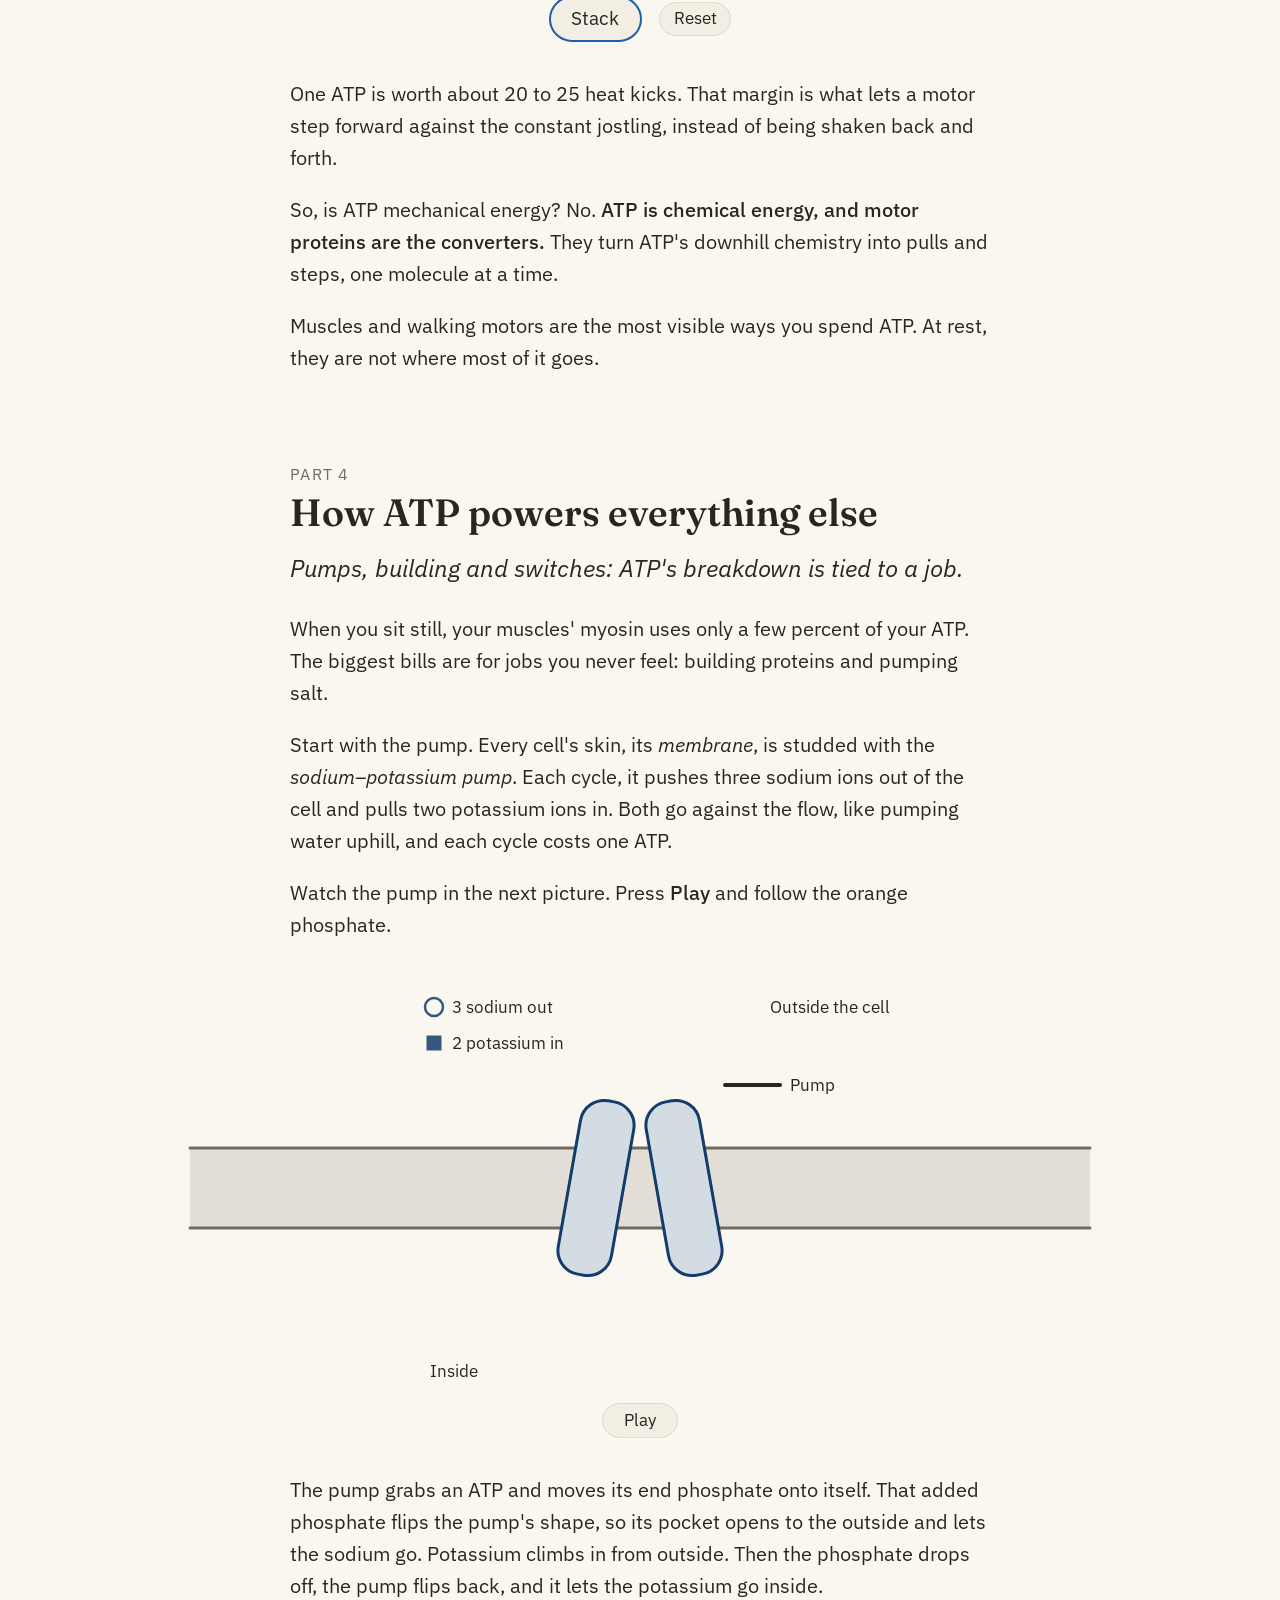
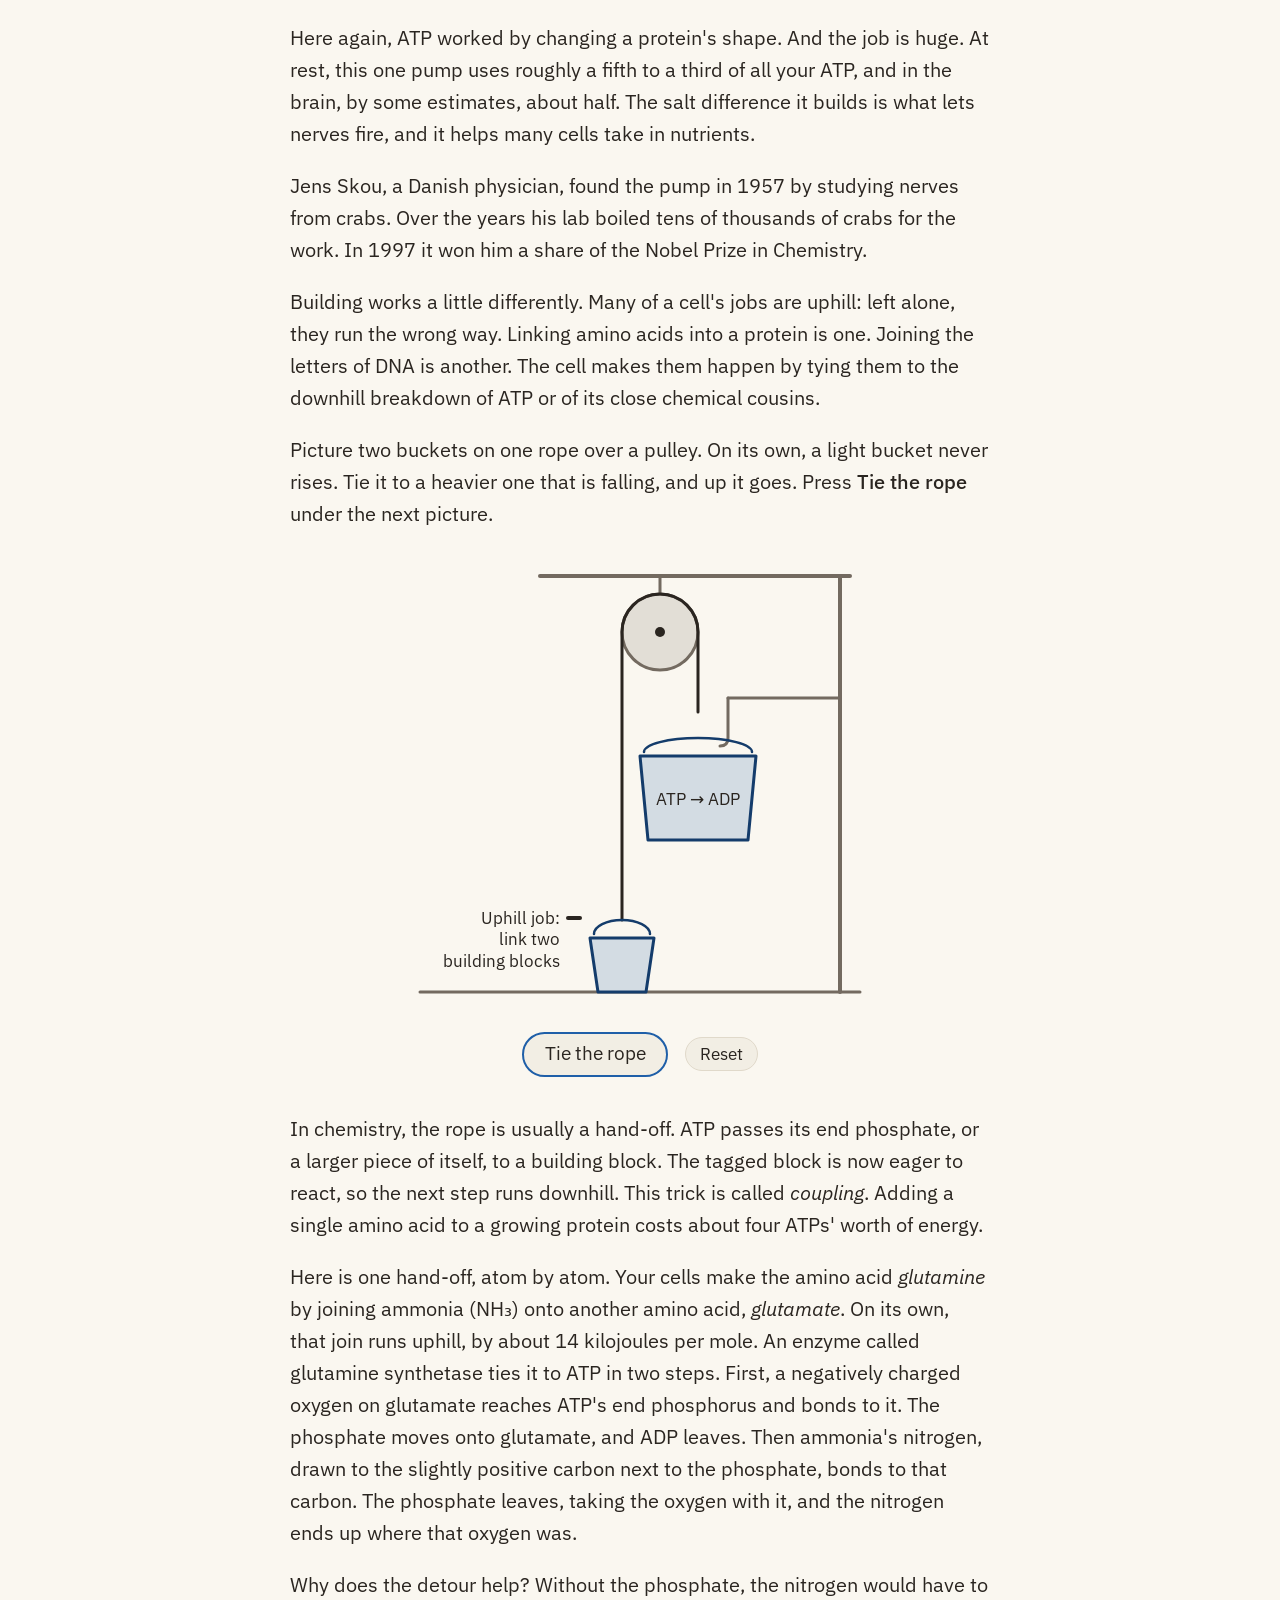
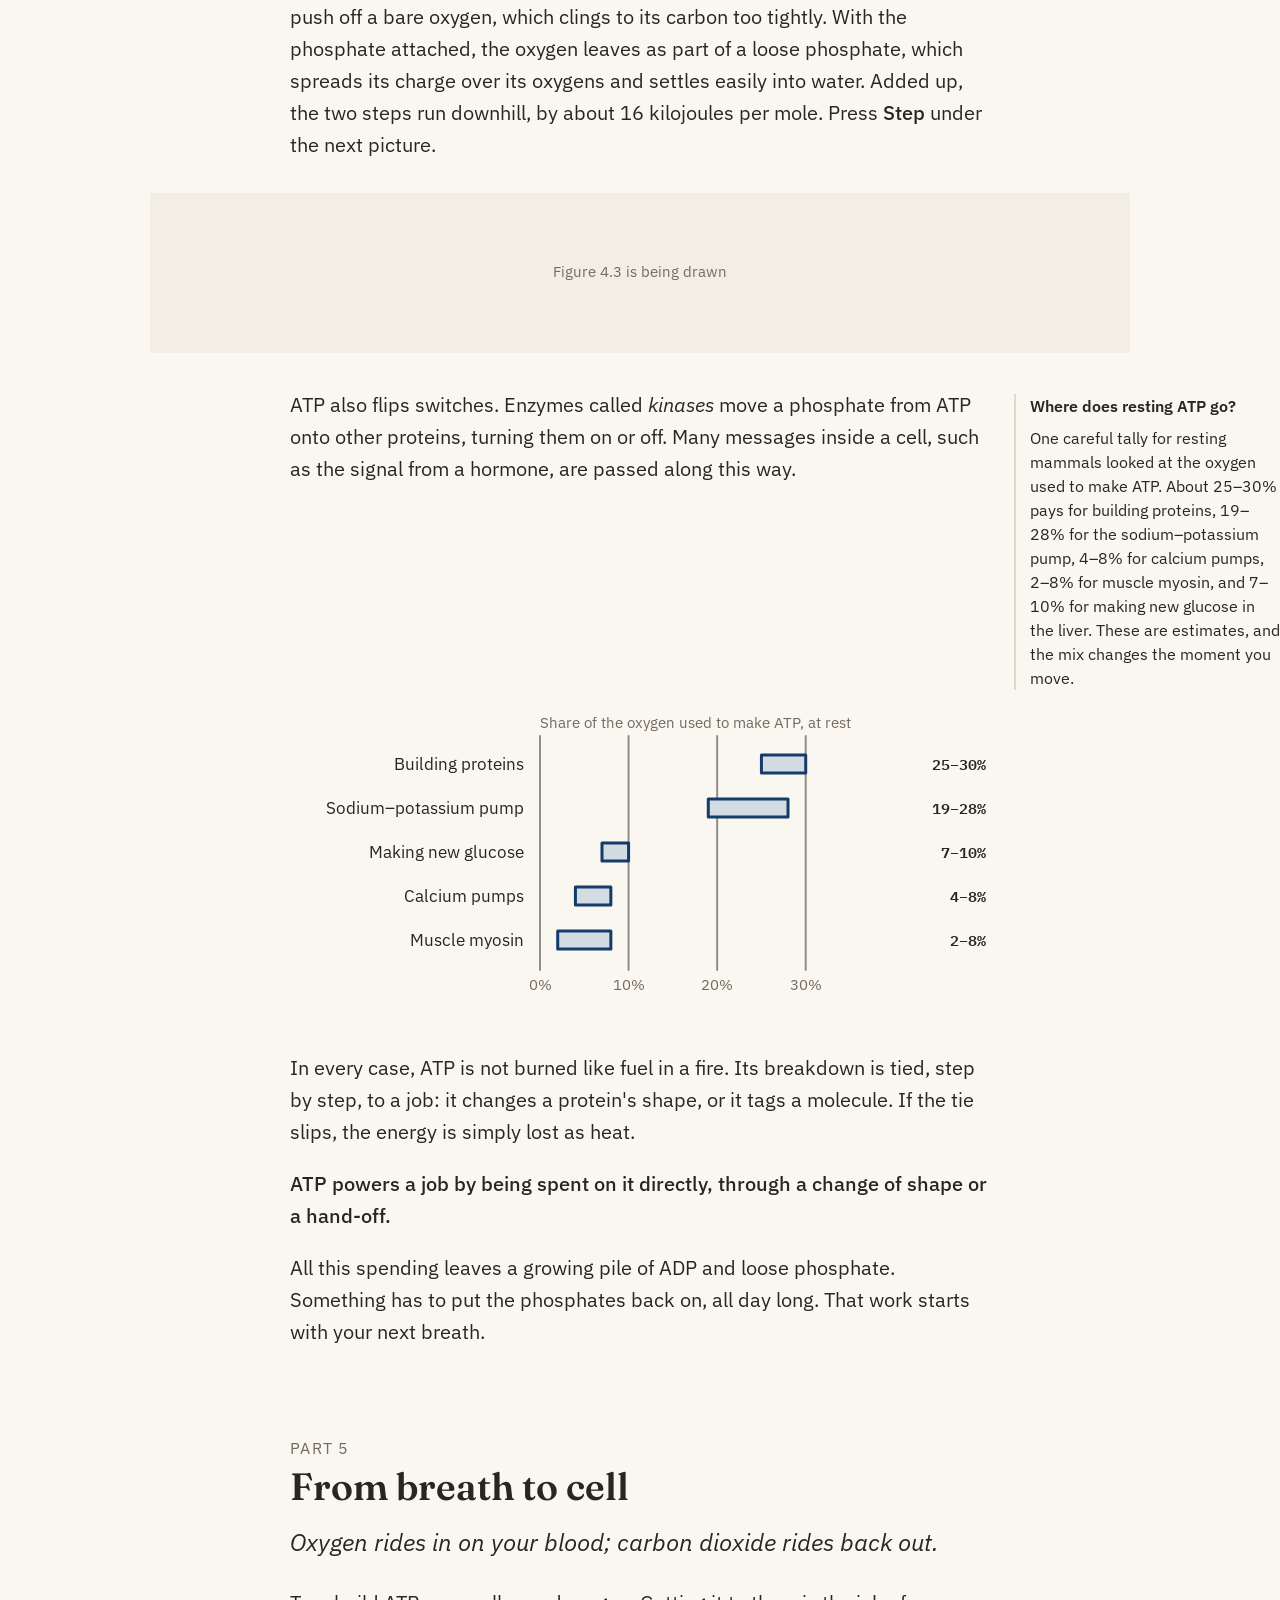
==== commit 207ee0b2: "Add Figure 3.4 (energy-scale): one ATP against heat kicks and kinesin's step Bars on one scale in pN" ====
--- a/index.html
+++ b/index.html
@@ -247,9 +247,13 @@
     <p>How much is one ATP worth, in the motor's own world? Forces there are measured in <em>piconewtons</em>, trillionths of a newton, and distances in nanometers. A force times the distance it pushes is energy, so a piconewton-nanometer is a unit of energy, a tiny one. Splitting one ATP inside a cell releases about 80 to 110 of them. Kinesin, pulling as hard as it can, about 6 to 7 piconewtons over each 8-nanometer step, does up to about 56: more than half of what each ATP provides. A typical random kick from heat carries about 4. Press <b>Stack</b> under the next picture to see how many kicks one ATP is worth.</p>
   </div>
 
-  <figure class="fig fig-pending" id="energy-scale" data-figure="3.4">
-  <div class="fig-art"><svg class="art" width="900" height="160" viewBox="0 0 900 160" role="img" aria-labelledby="energy-scale-alt"><text x="450" y="84" text-anchor="middle" class="t-small t-muted">Figure 3.4 is being drawn</text></svg></div>
+  <figure class="fig" id="energy-scale" data-figure="3.4">
+  <div class="fig-art"><svg class="art" width="900" height="340" viewBox="0 0 900 340" role="img" aria-labelledby="energy-scale-alt"></svg></div>
   <p class="sr-only" id="energy-scale-alt">Three bars on one scale of energy per molecule. A random heat kick is a sliver, about 4 piconewton-nanometers. Kinesin&#x27;s hardest step is about 56. One ATP spent in a cell is 80 to 110. Laid end to end, about 20 to 25 heat kicks match one ATP.</p>
+  <p class="fig-counter counter" id="energy-scale-counter" aria-live="off"></p>
+  <p class="sr-only" id="energy-scale-status" aria-live="polite"></p>
+  <noscript><p class="fig-caption">This figure needs JavaScript. It shows: Three bars on one scale of energy per molecule. A random heat kick is a sliver, about 4 piconewton-nanometers. Kinesin&#x27;s hardest step is about 56. One ATP spent in a cell is 80 to 110. Laid end to end, about 20 to 25 heat kicks match one ATP.</p></noscript>
+  <div class="fig-controls"><button type="button" class="btn btn-action" id="energy-scale-stack">Stack</button><button type="button" class="btn" id="energy-scale-reset">Reset</button></div>
 </figure>
 
   <p>One ATP is worth about 20 to 25 heat kicks. That margin is what lets a motor step forward against the constant jostling, instead of being shaken back and forth.</p>
@@ -638,6 +642,8 @@
 atpSplit(document.getElementById("atp-split"));
 import { mount as myosinPocket } from "./figures/myosin-pocket.js";
 myosinPocket(document.getElementById("myosin-pocket"));
+import { mount as energyScale } from "./figures/energy-scale.js";
+energyScale(document.getElementById("energy-scale"));
 import { mount as atpHill } from "./figures/atp-hill.js";
 atpHill(document.getElementById("atp-hill"));
 import { mount as myosinRow } from "./figures/myosin-row.js";
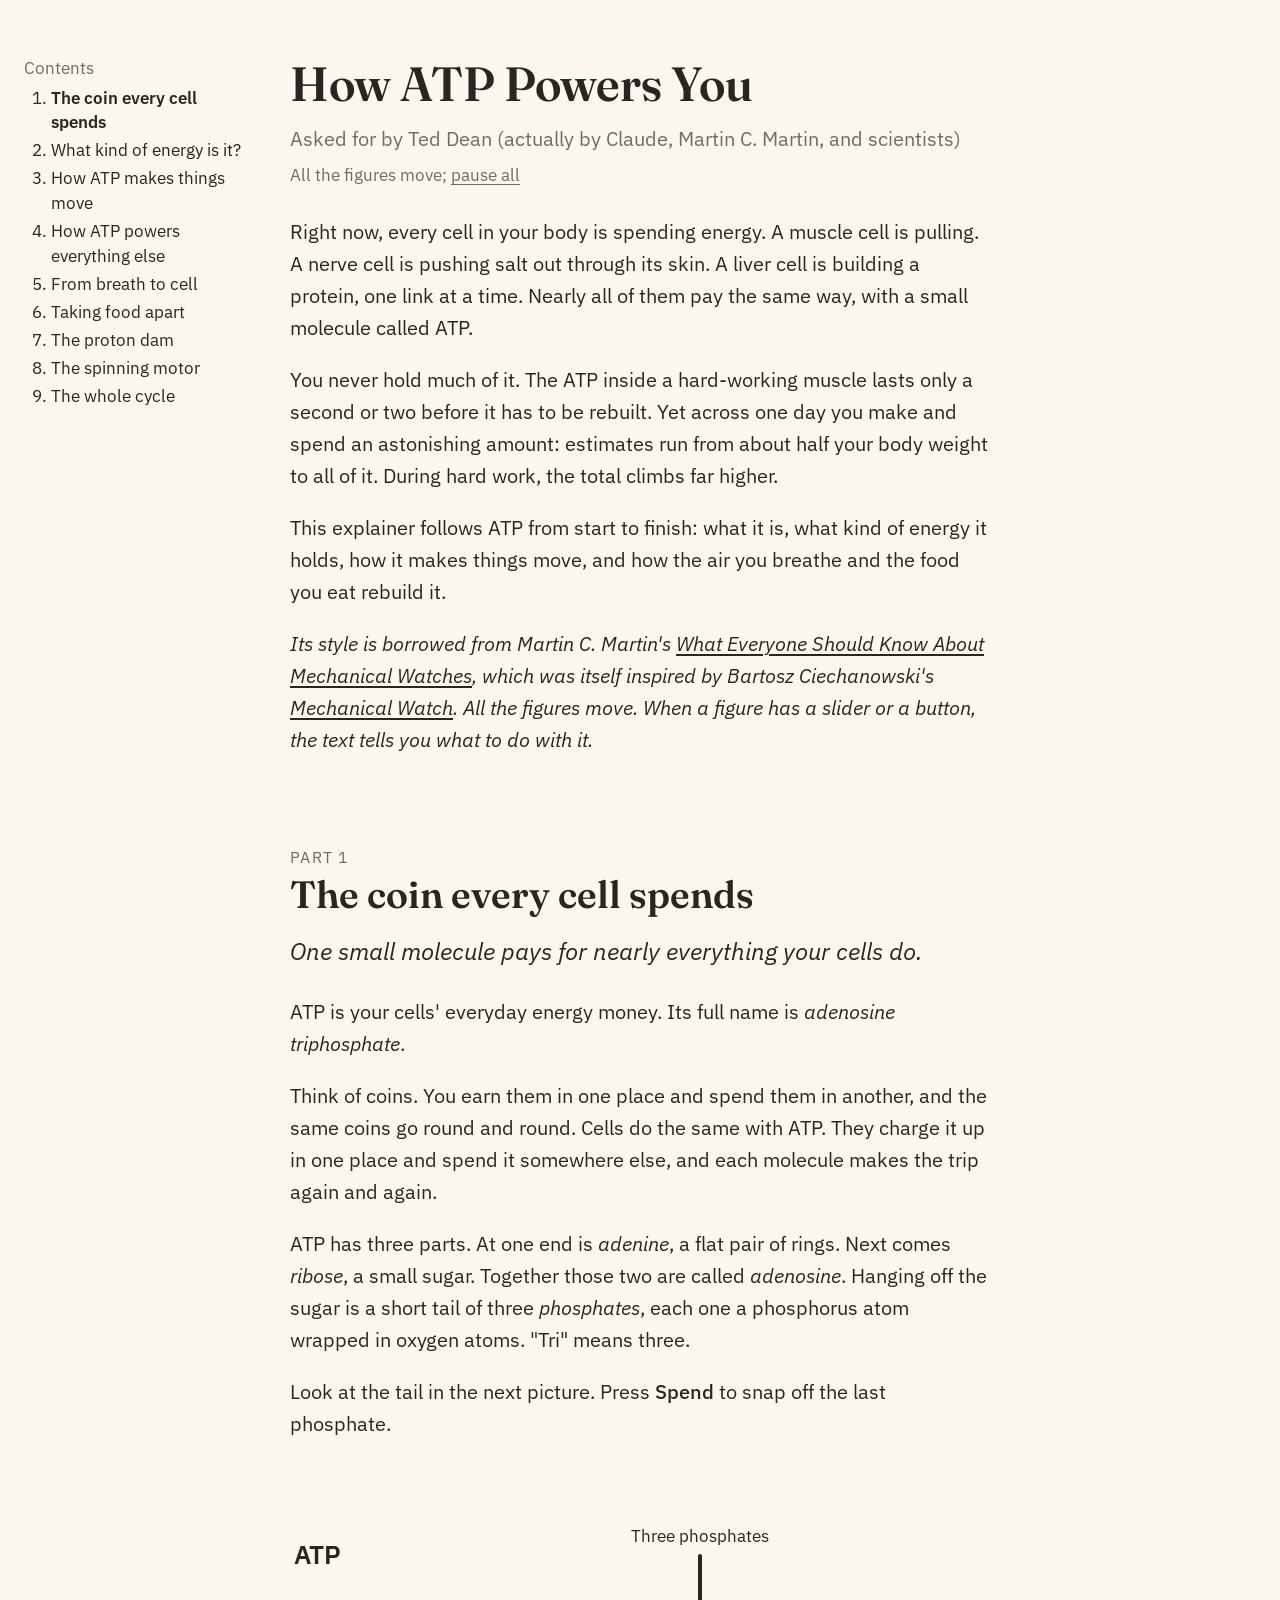
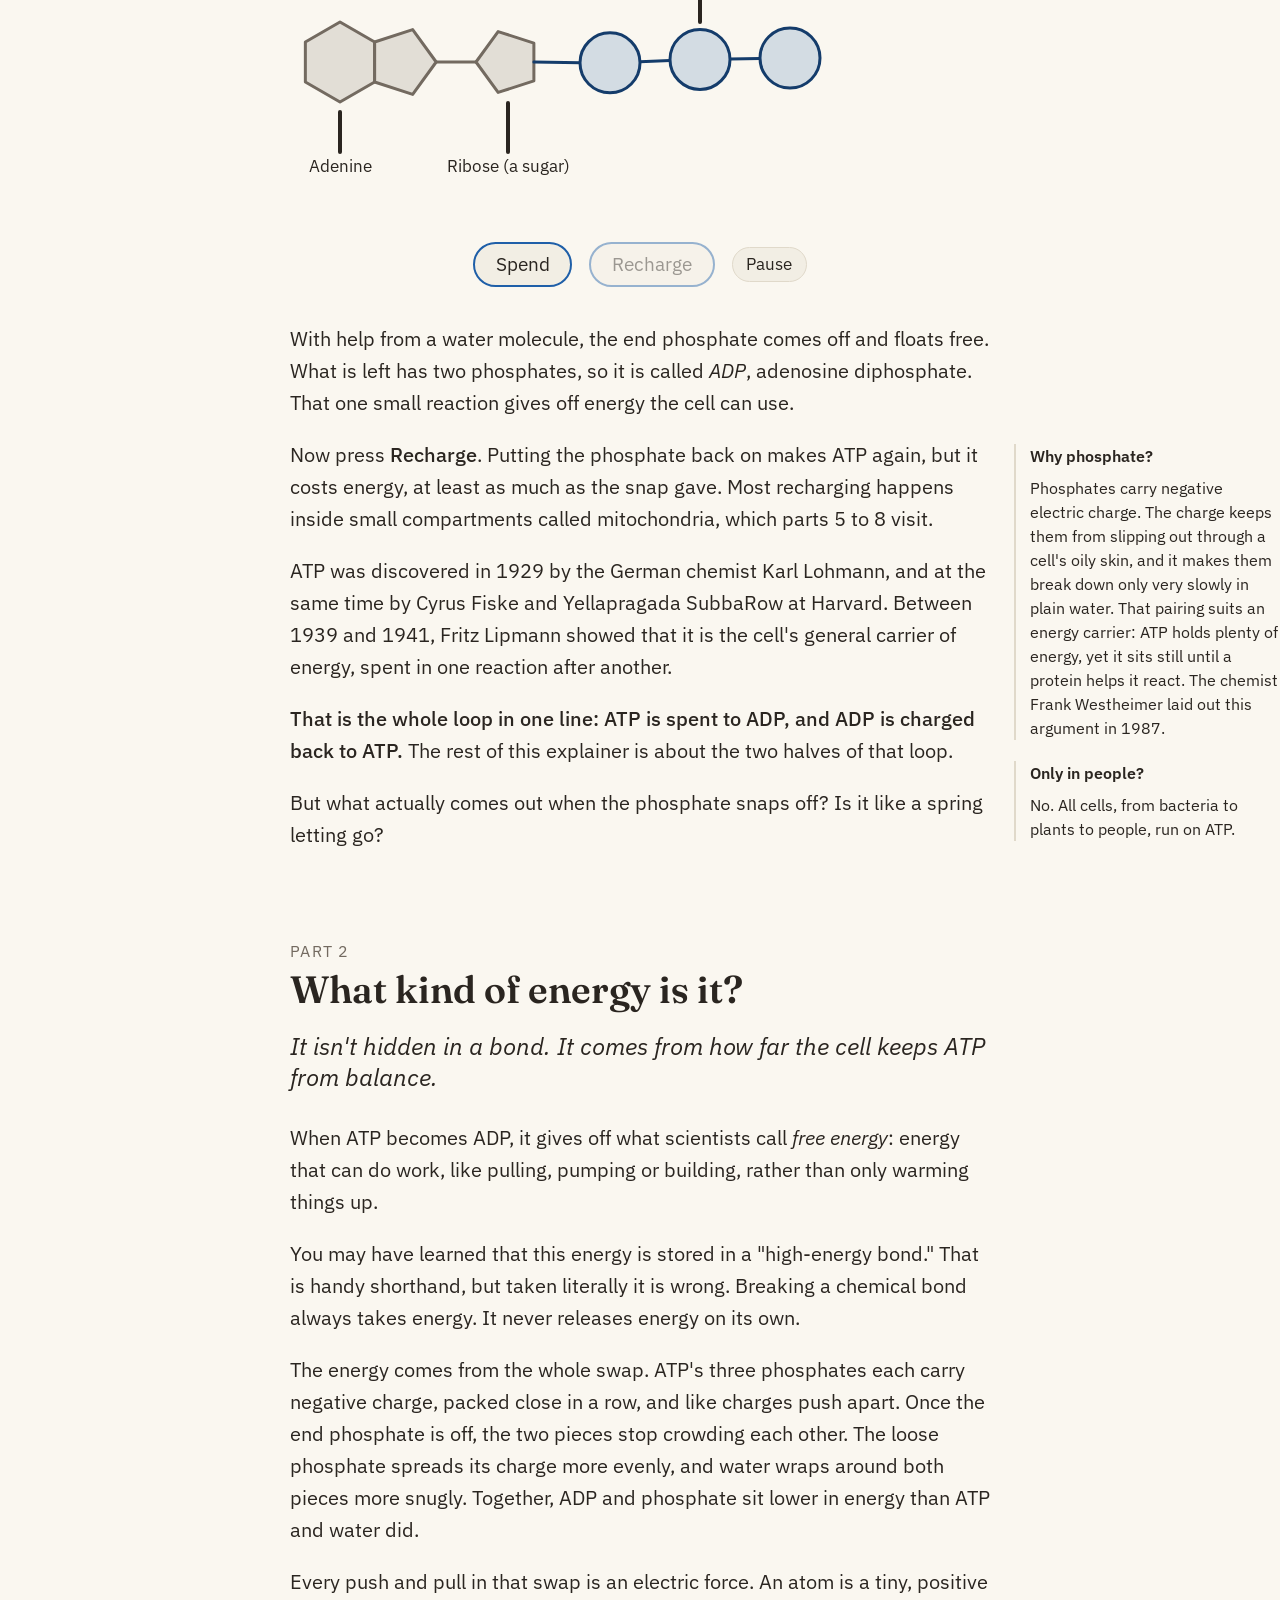
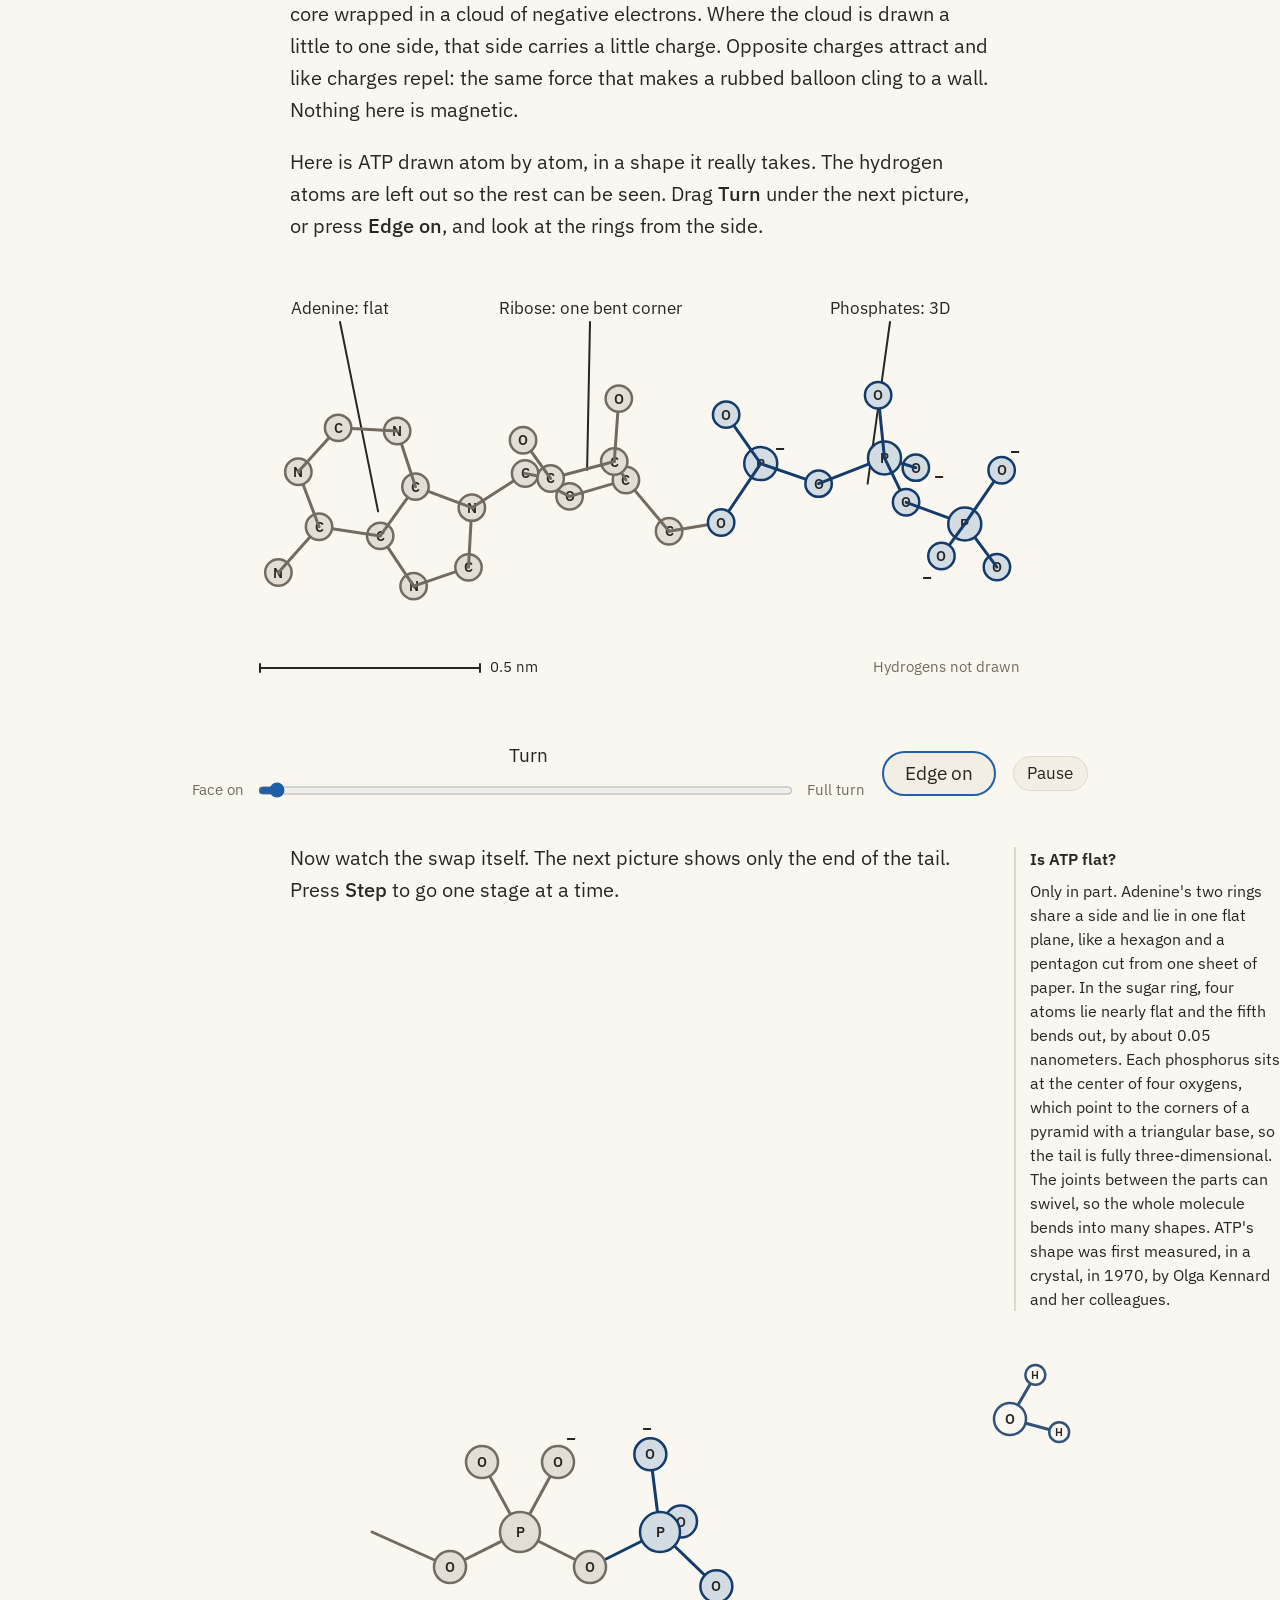
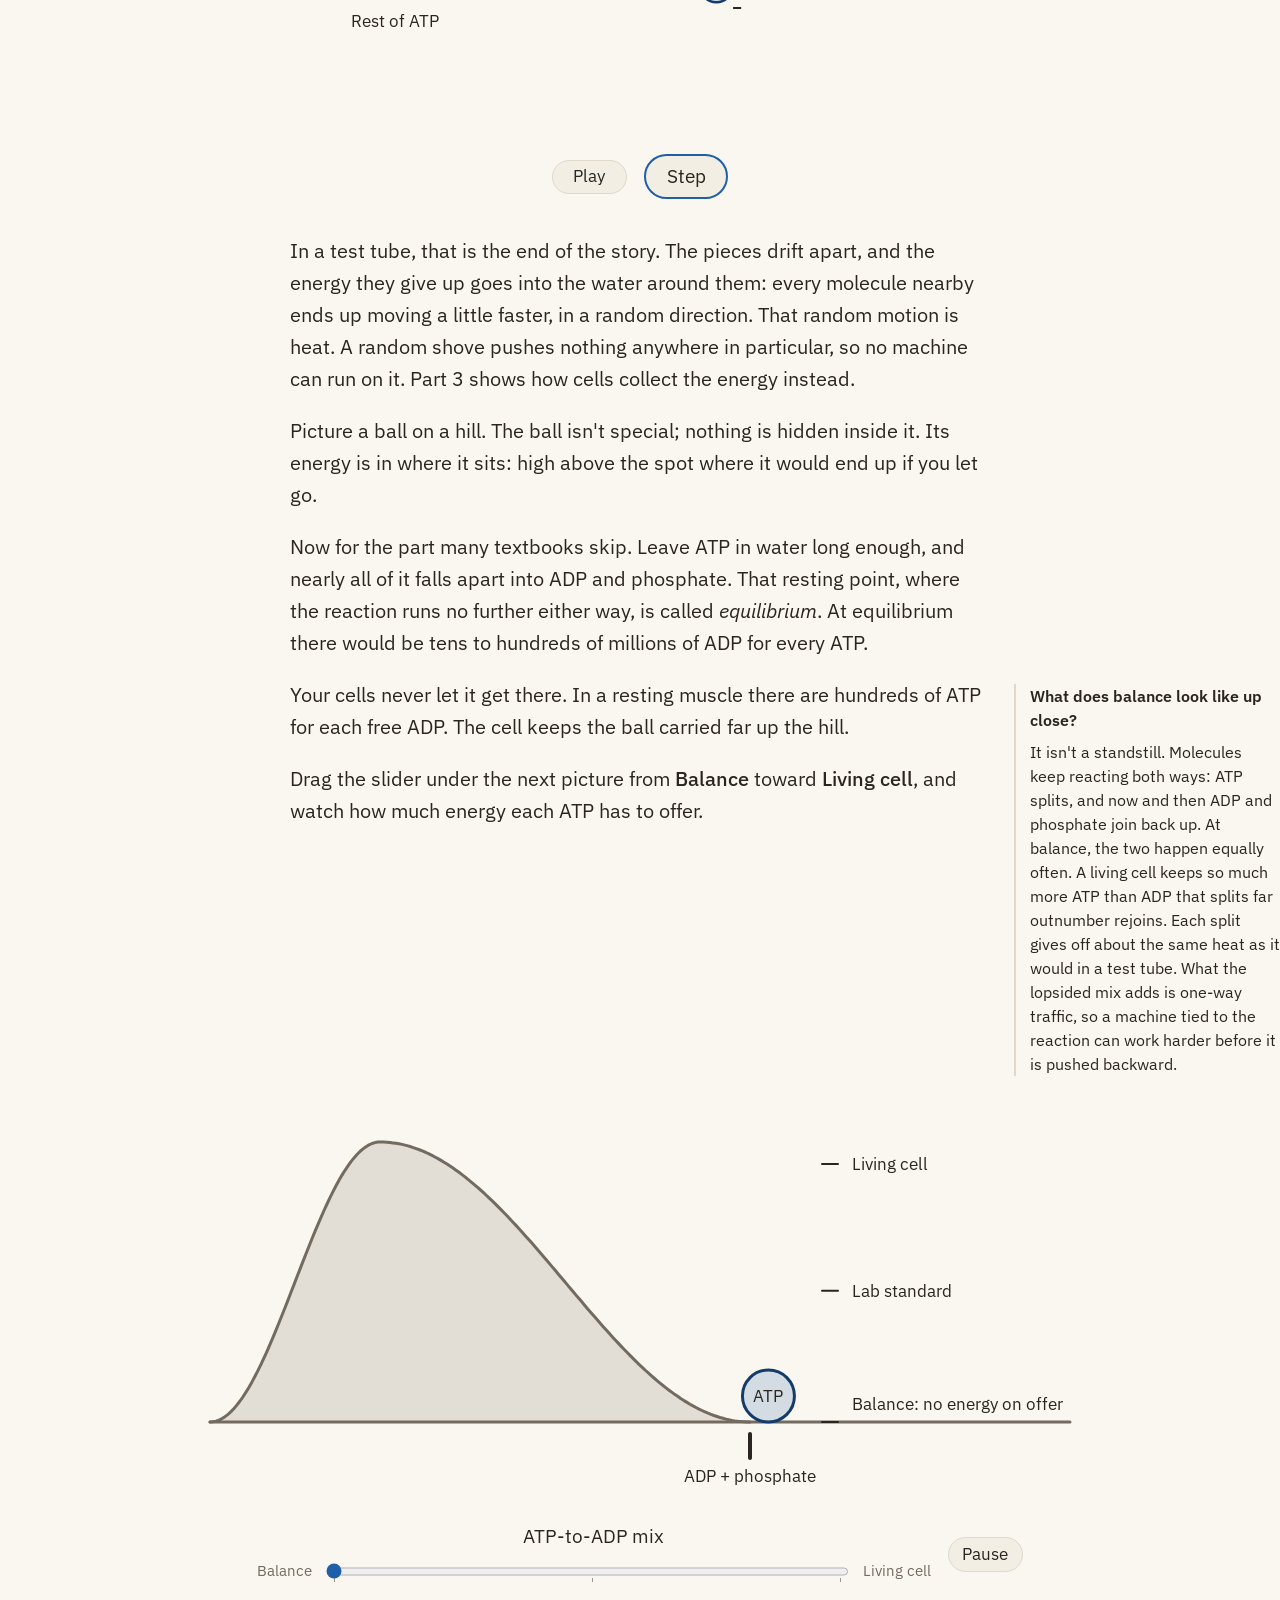
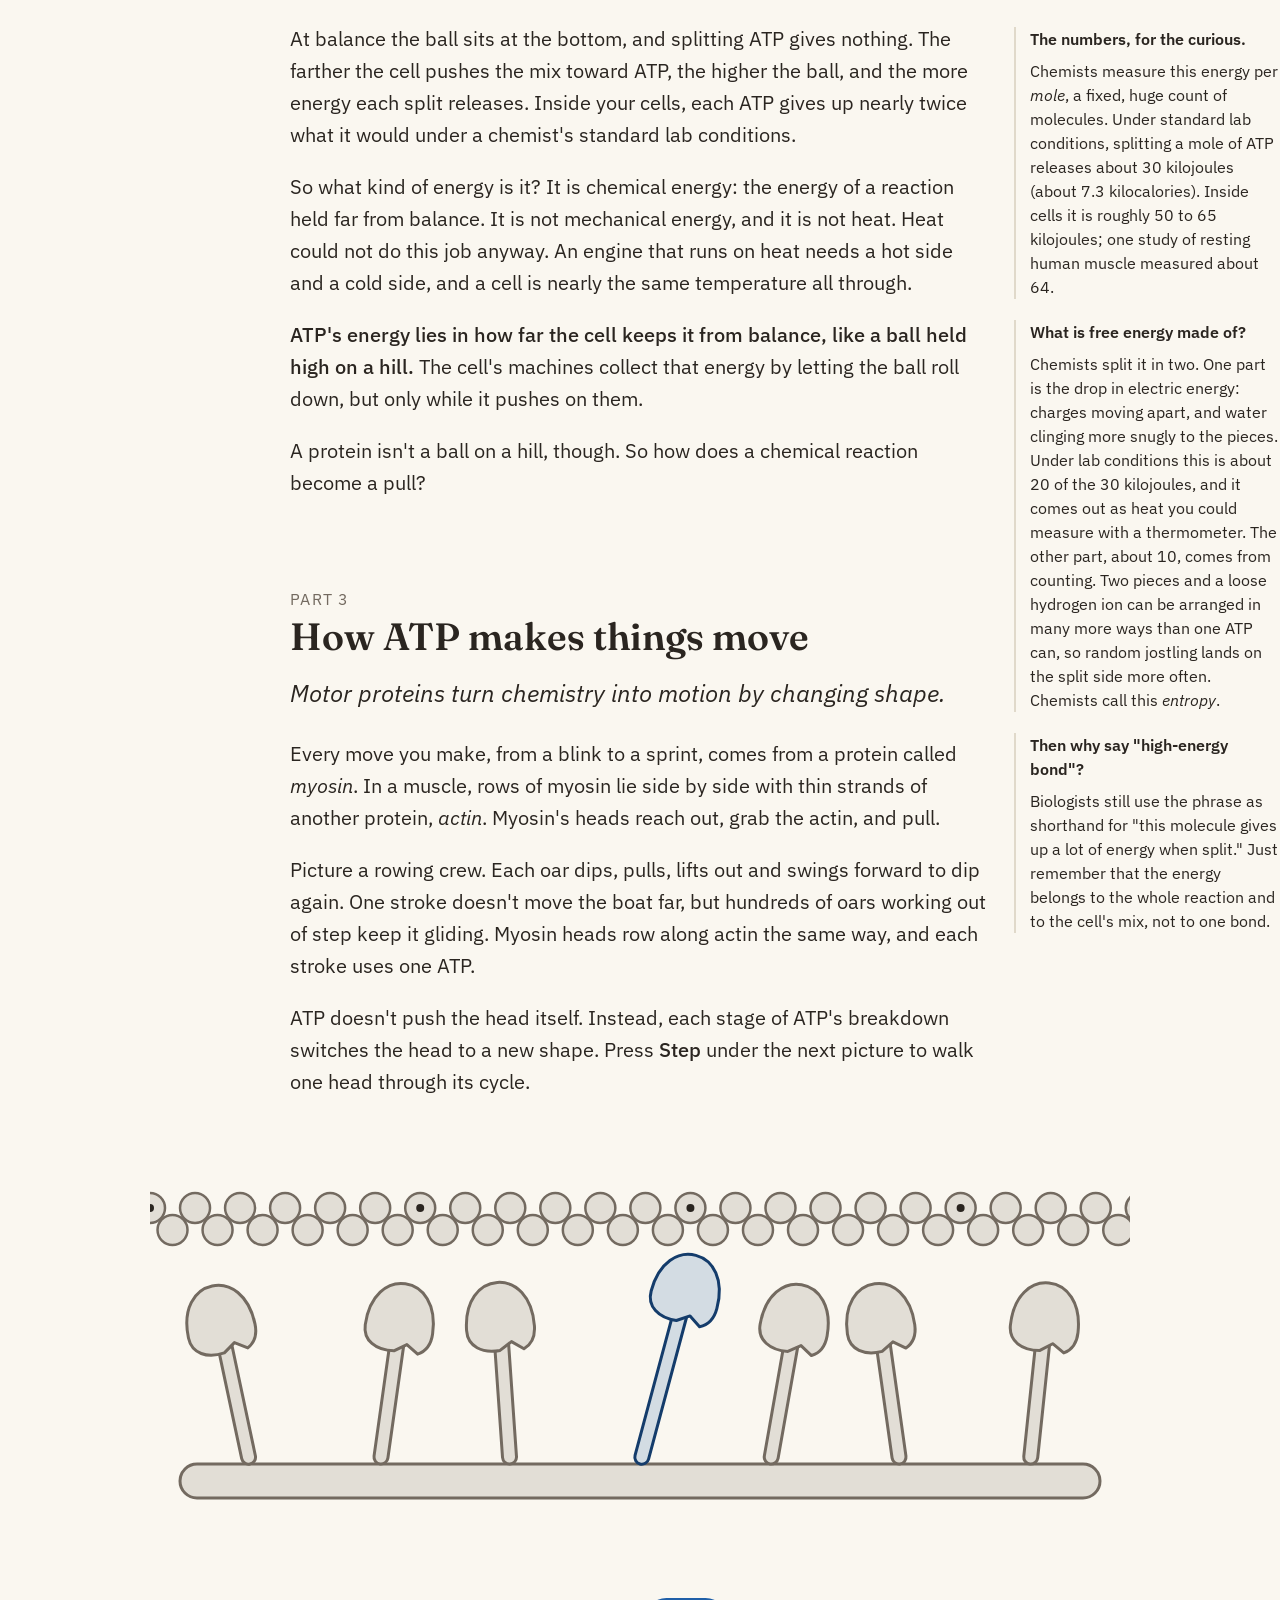
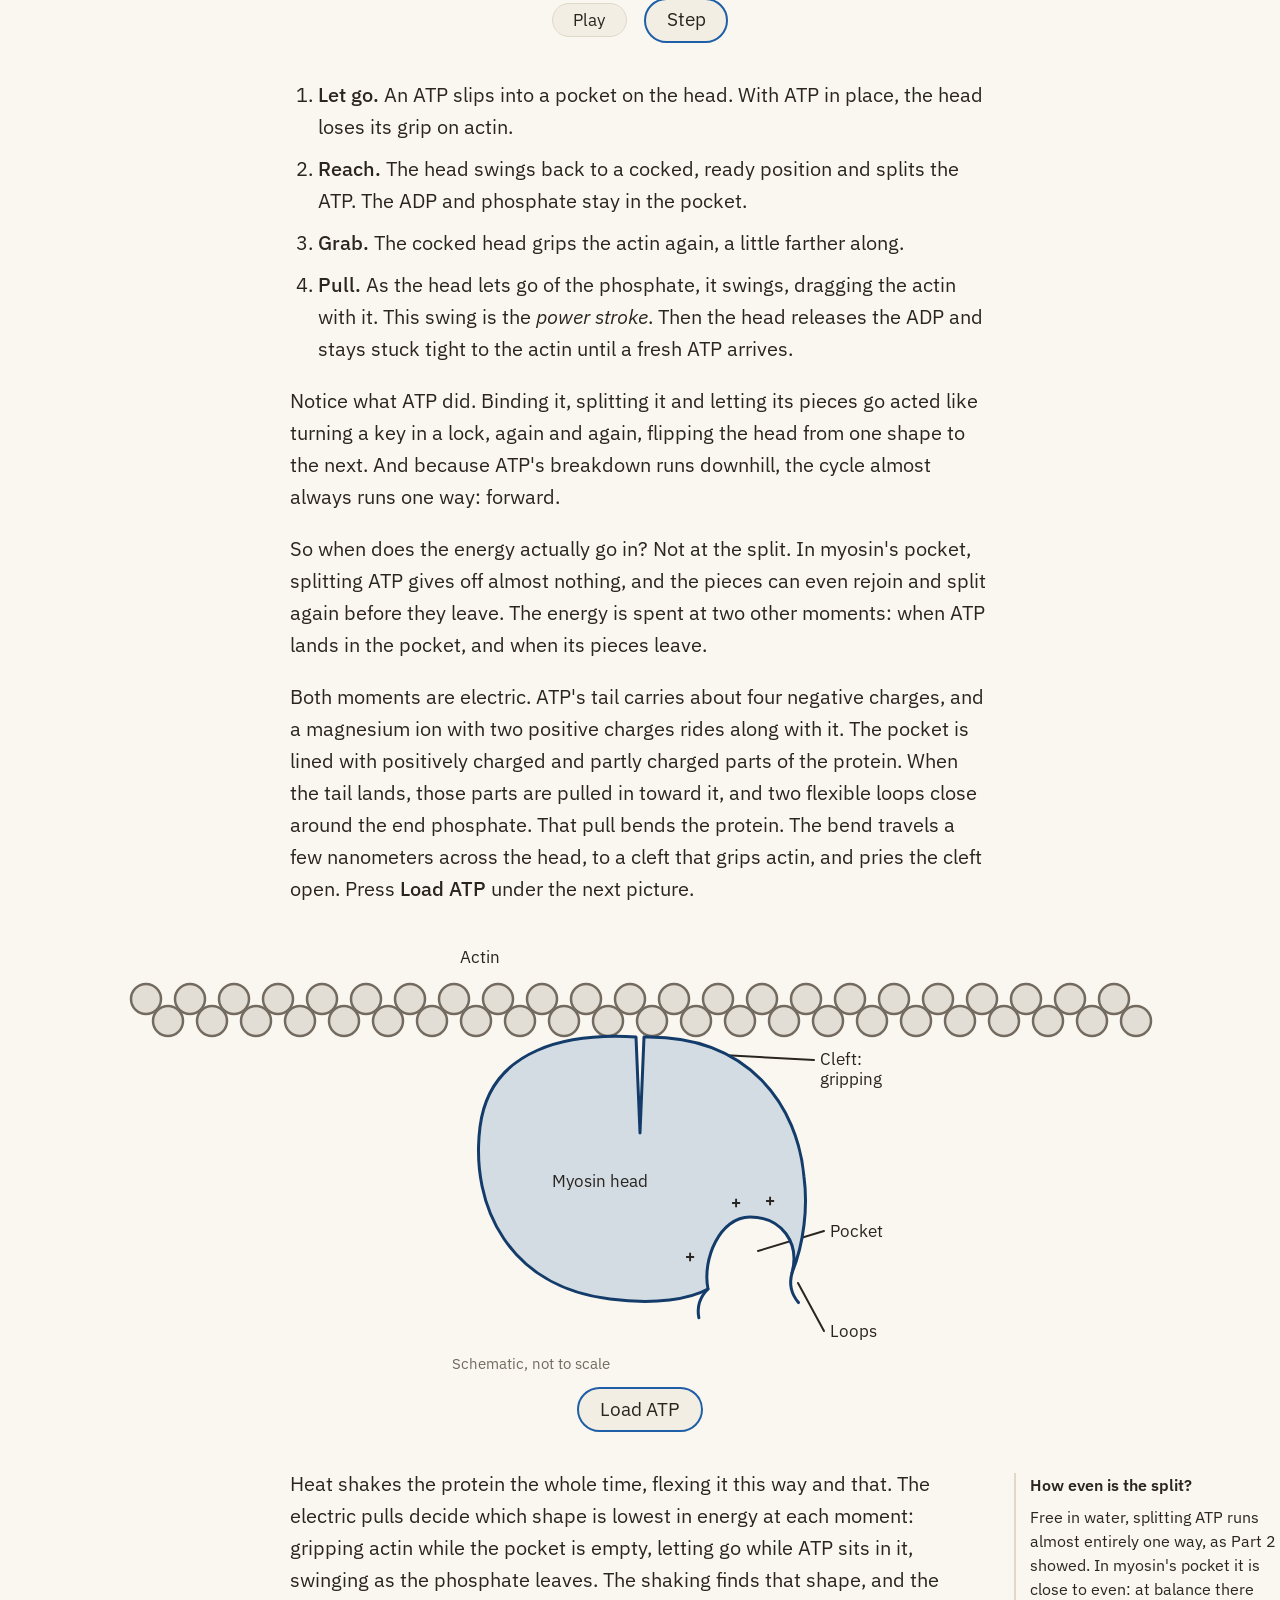
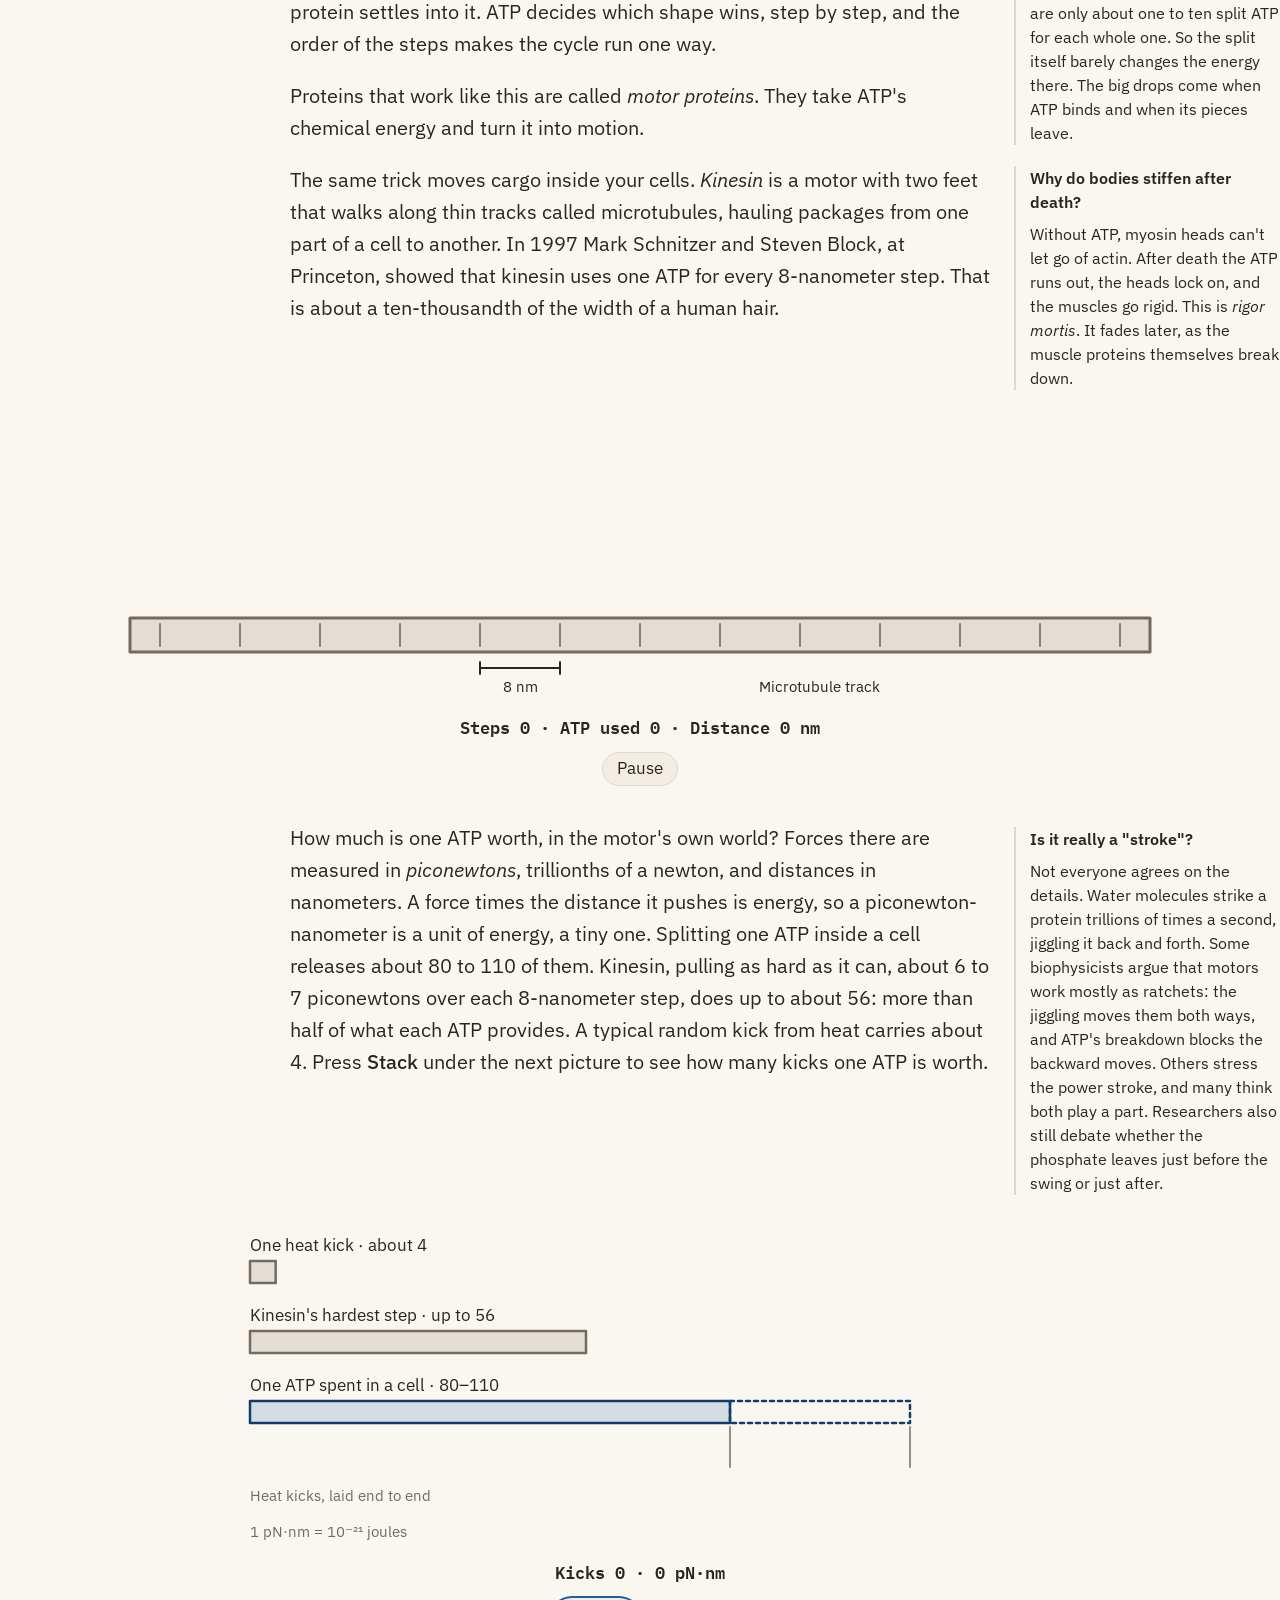
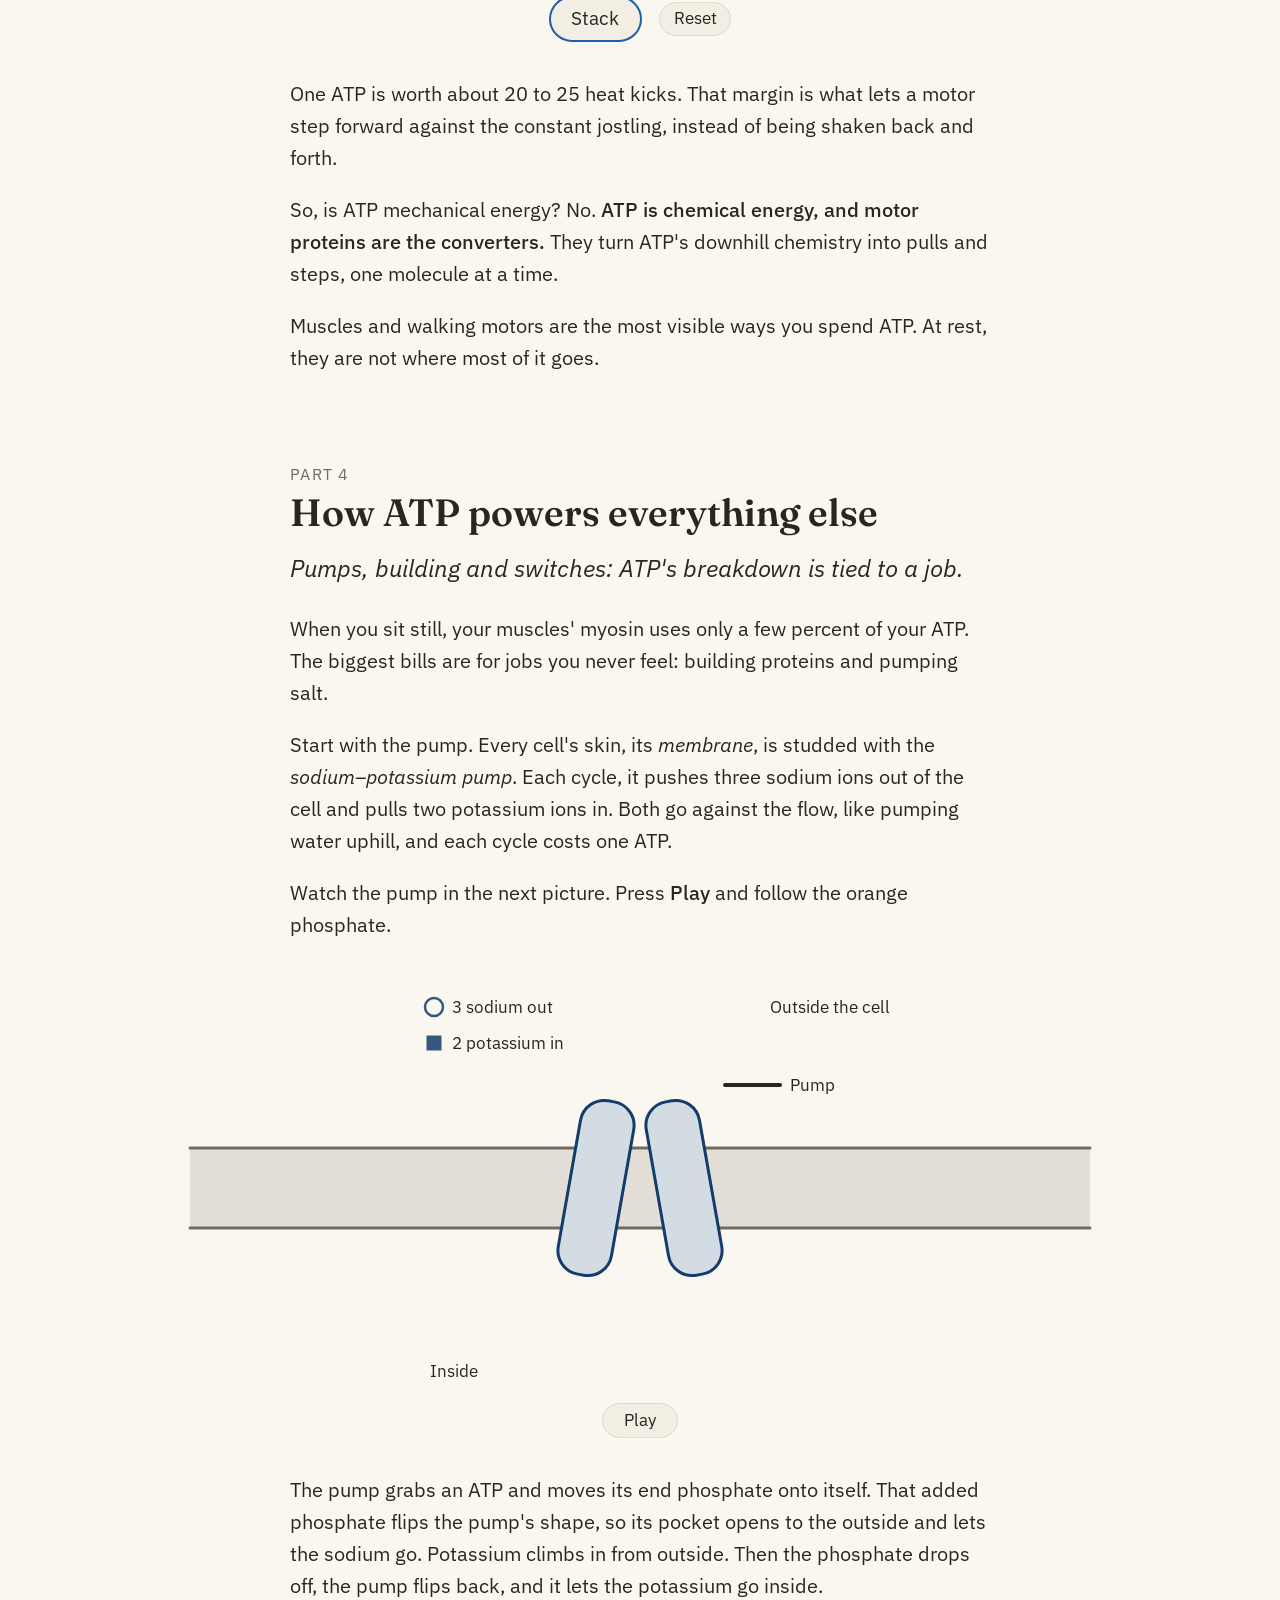
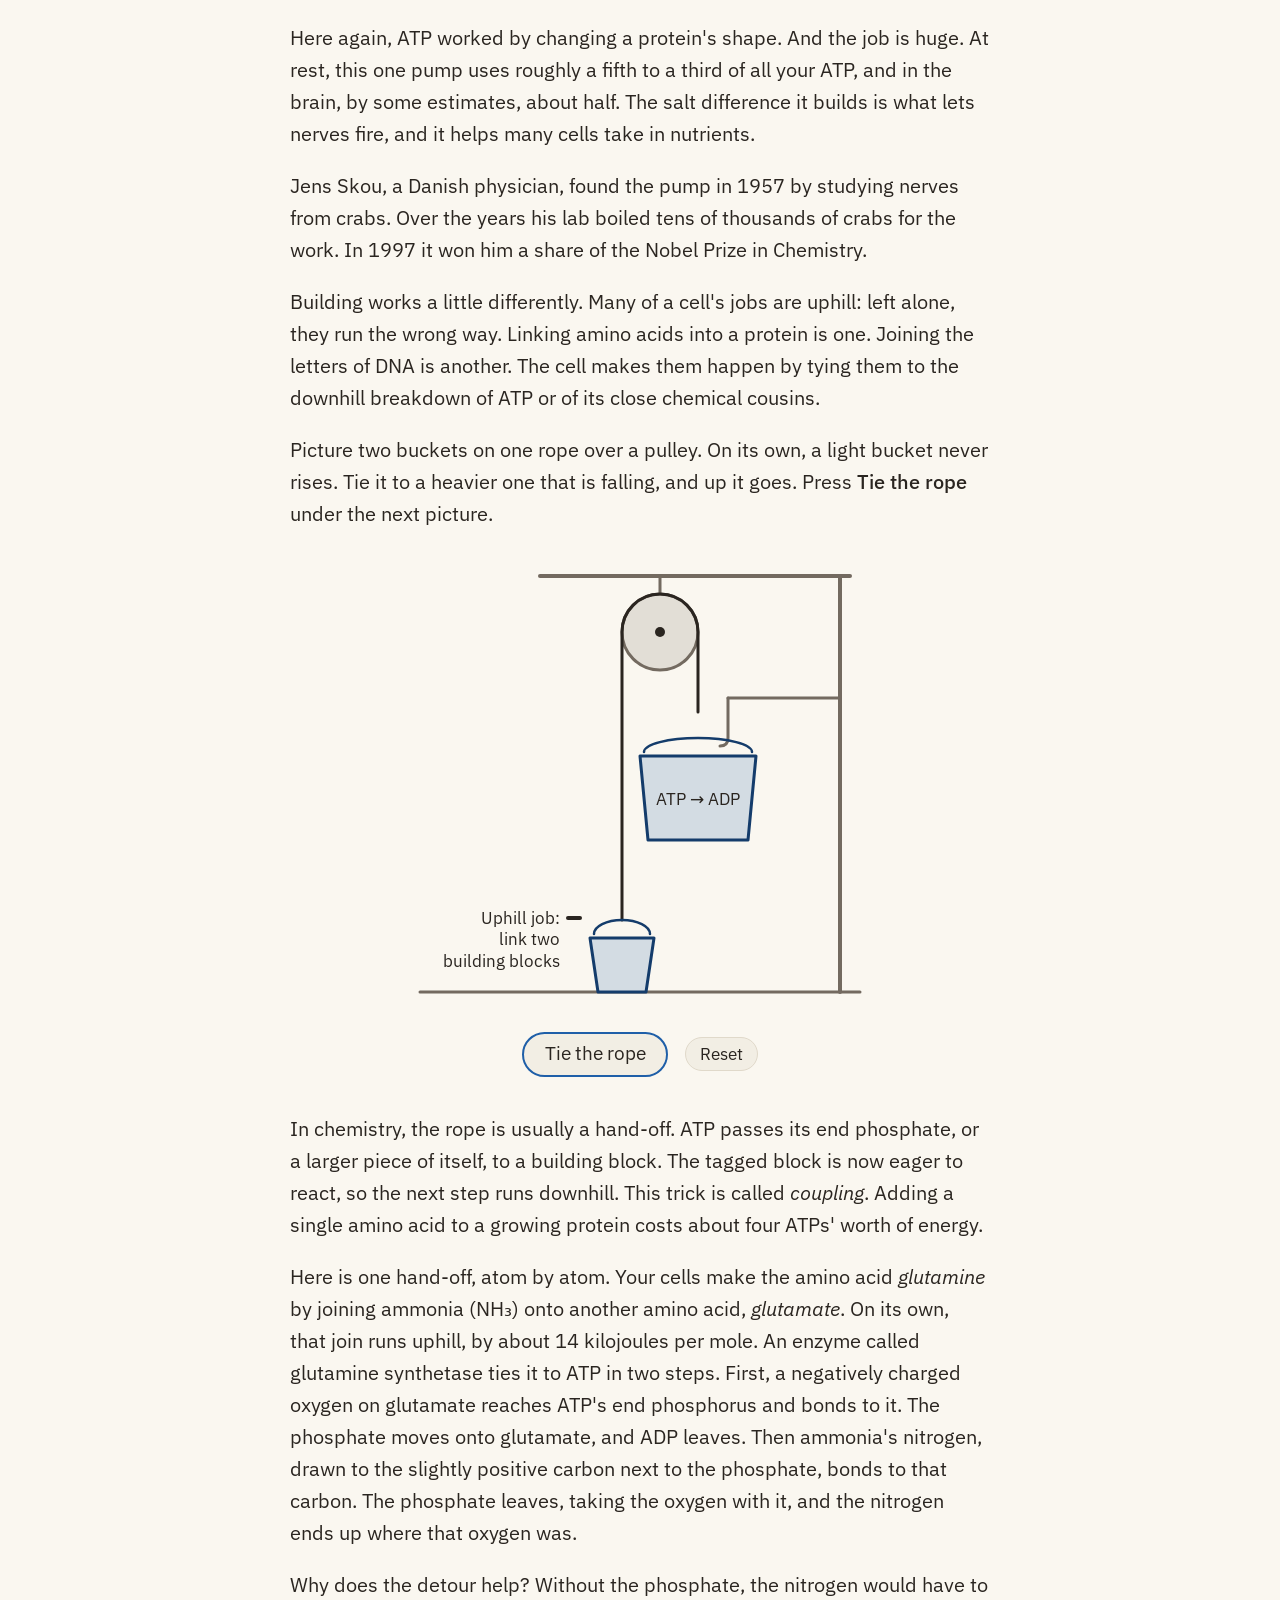
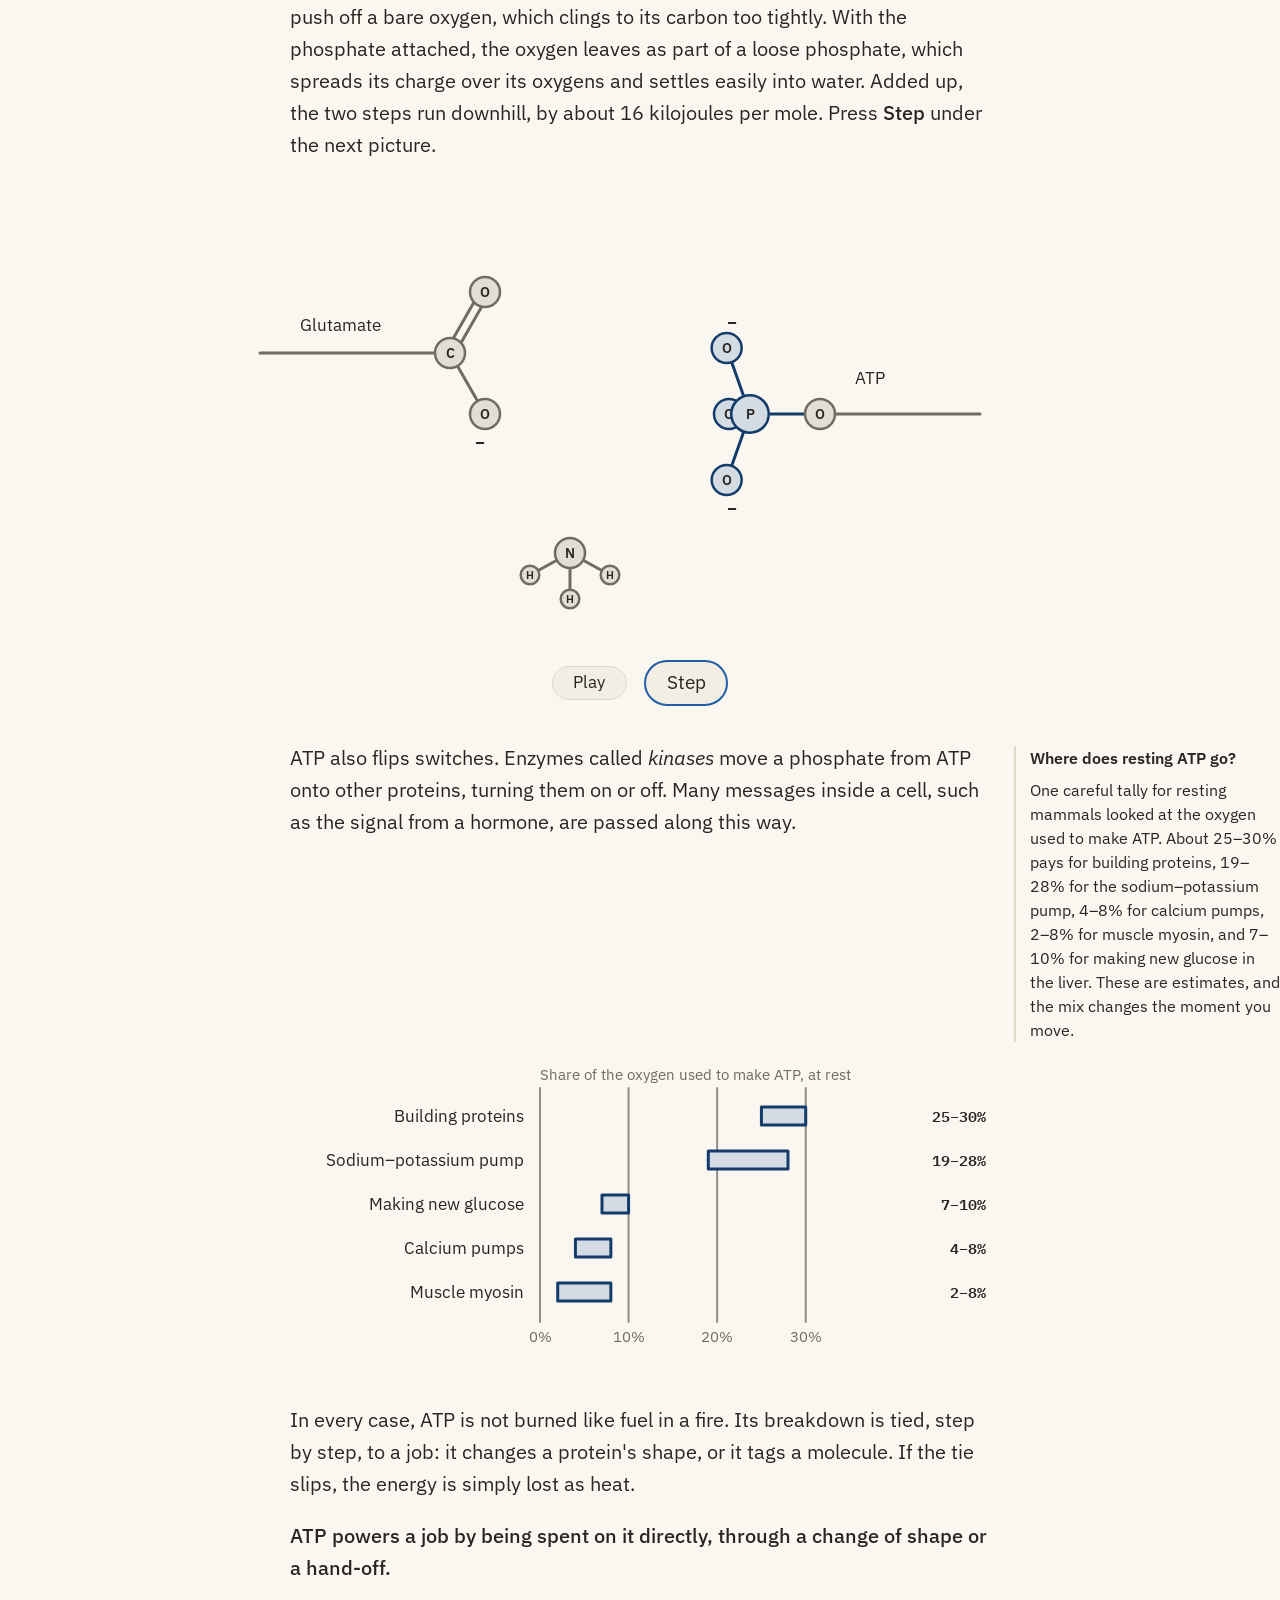
==== commit eacb82c4: "Add Figure 4.3 (phosphate-handoff): the glutamine hand-off, atom by atom Glutamate's charged oxygen " ====
--- a/index.html
+++ b/index.html
@@ -304,9 +304,12 @@
 
   <p>Why does the detour help? Without the phosphate, the nitrogen would have to push off a bare oxygen, which clings to its carbon too tightly. With the phosphate attached, the oxygen leaves as part of a loose phosphate, which spreads its charge over its oxygens and settles easily into water. Added up, the two steps run downhill, by about 16 kilojoules per mole. Press <b>Step</b> under the next picture.</p>
 
-  <figure class="fig fig-pending" id="phosphate-handoff" data-figure="4.3">
-  <div class="fig-art"><svg class="art" width="980" height="160" viewBox="0 0 980 160" role="img" aria-labelledby="phosphate-handoff-alt"><text x="490" y="84" text-anchor="middle" class="t-small t-muted">Figure 4.3 is being drawn</text></svg></div>
+  <figure class="fig" id="phosphate-handoff" data-figure="4.3">
+  <div class="fig-art"><svg class="art" width="980" height="420" viewBox="0 0 980 420" role="img" aria-labelledby="phosphate-handoff-alt"></svg></div>
   <p class="sr-only" id="phosphate-handoff-alt">Atoms drawn as labeled circles. A negatively charged oxygen on glutamate bonds to the end phosphorus of ATP, taking the phosphate and sending ADP away. Ammonia&#x27;s nitrogen then bonds to the carbon next to it. The phosphate leaves, carrying that oxygen away, and the nitrogen is left where the oxygen was, making glutamine.</p>
+  <p class="fig-caption is-live" id="phosphate-handoff-caption" aria-live="polite"></p>
+  <noscript><p class="fig-caption">This figure needs JavaScript. It shows: Atoms drawn as labeled circles. A negatively charged oxygen on glutamate bonds to the end phosphorus of ATP, taking the phosphate and sending ADP away. Ammonia&#x27;s nitrogen then bonds to the carbon next to it. The phosphate leaves, carrying that oxygen away, and the nitrogen is left where the oxygen was, making glutamine.</p></noscript>
+  <div class="fig-controls"><button type="button" class="btn btn-swap" data-pause aria-pressed="false" aria-label="Pause this figure"><span>Play</span><span>Pause</span></button><button type="button" class="btn btn-action" id="phosphate-handoff-step">Step</button></div>
 </figure>
 
   <div class="with-aside">
@@ -644,6 +647,8 @@
 myosinPocket(document.getElementById("myosin-pocket"));
 import { mount as energyScale } from "./figures/energy-scale.js";
 energyScale(document.getElementById("energy-scale"));
+import { mount as phosphateHandoff } from "./figures/phosphate-handoff.js";
+phosphateHandoff(document.getElementById("phosphate-handoff"));
 import { mount as atpHill } from "./figures/atp-hill.js";
 atpHill(document.getElementById("atp-hill"));
 import { mount as myosinRow } from "./figures/myosin-row.js";
